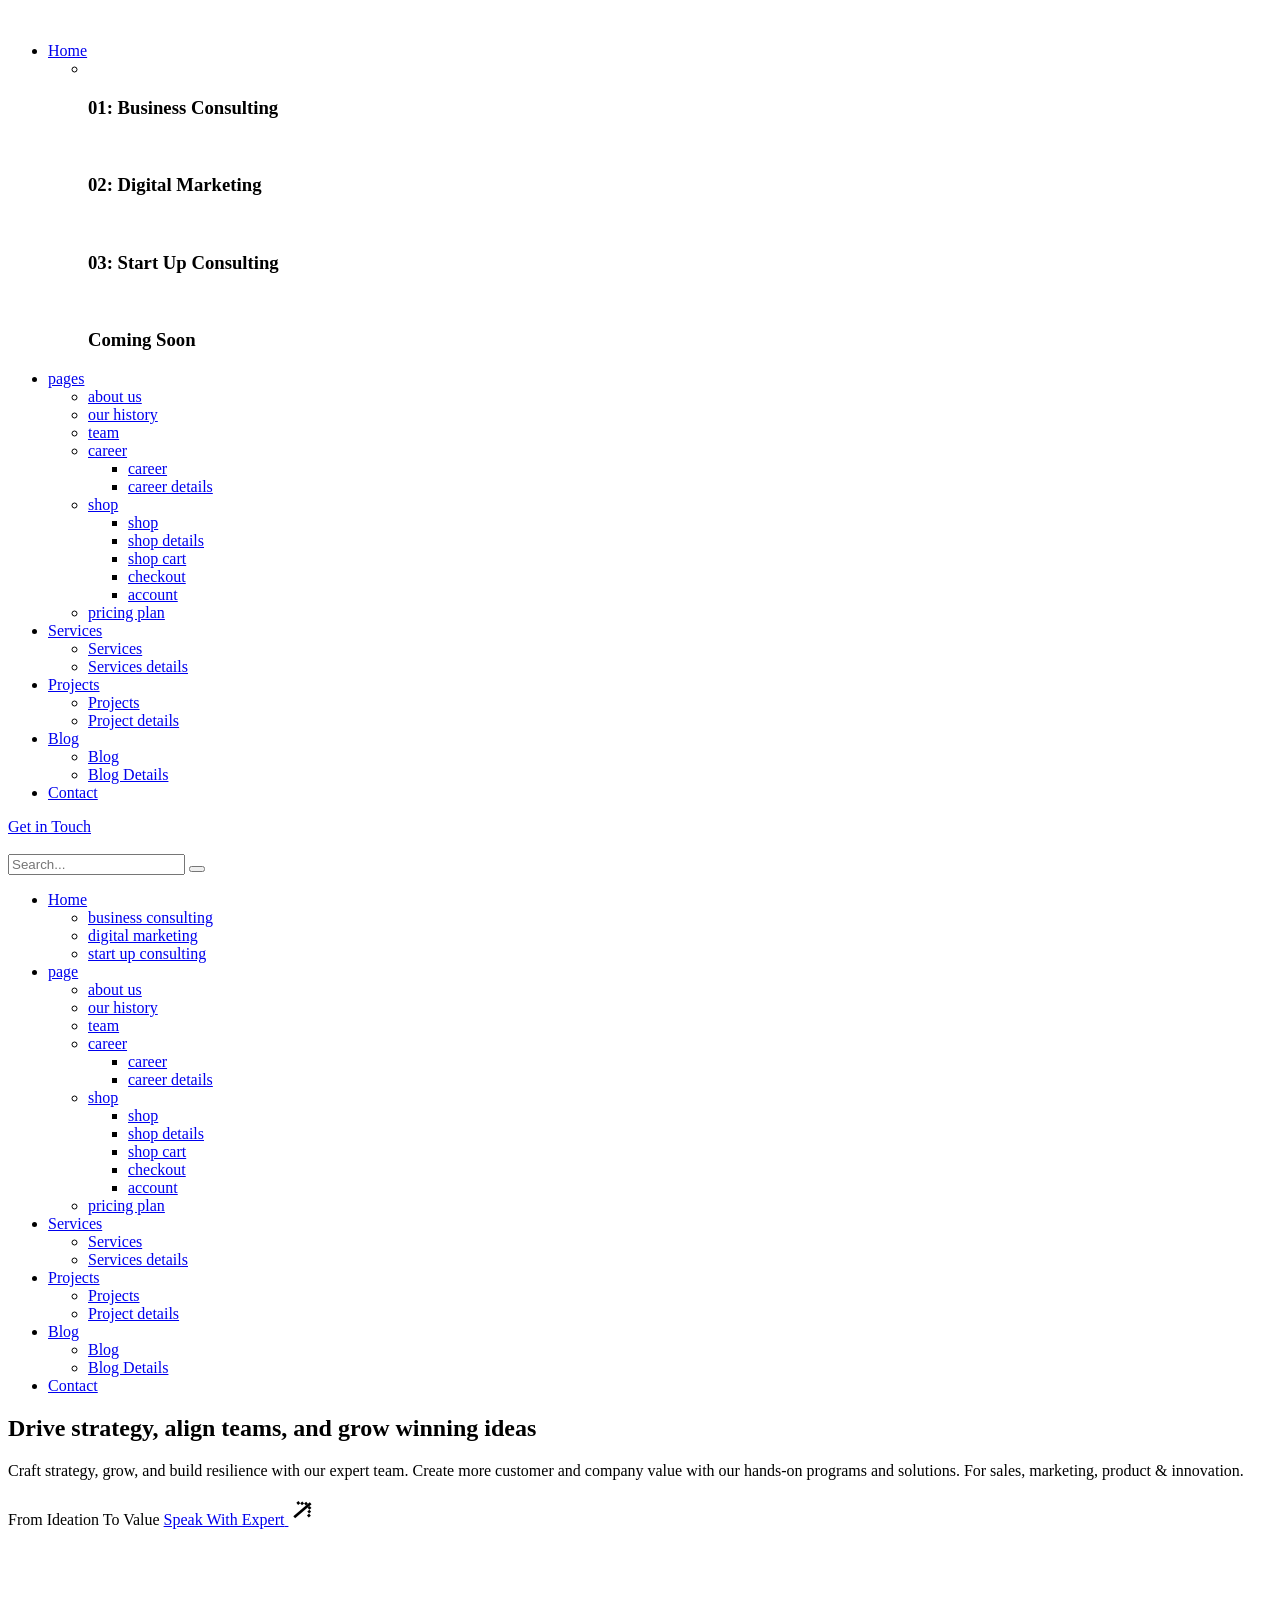
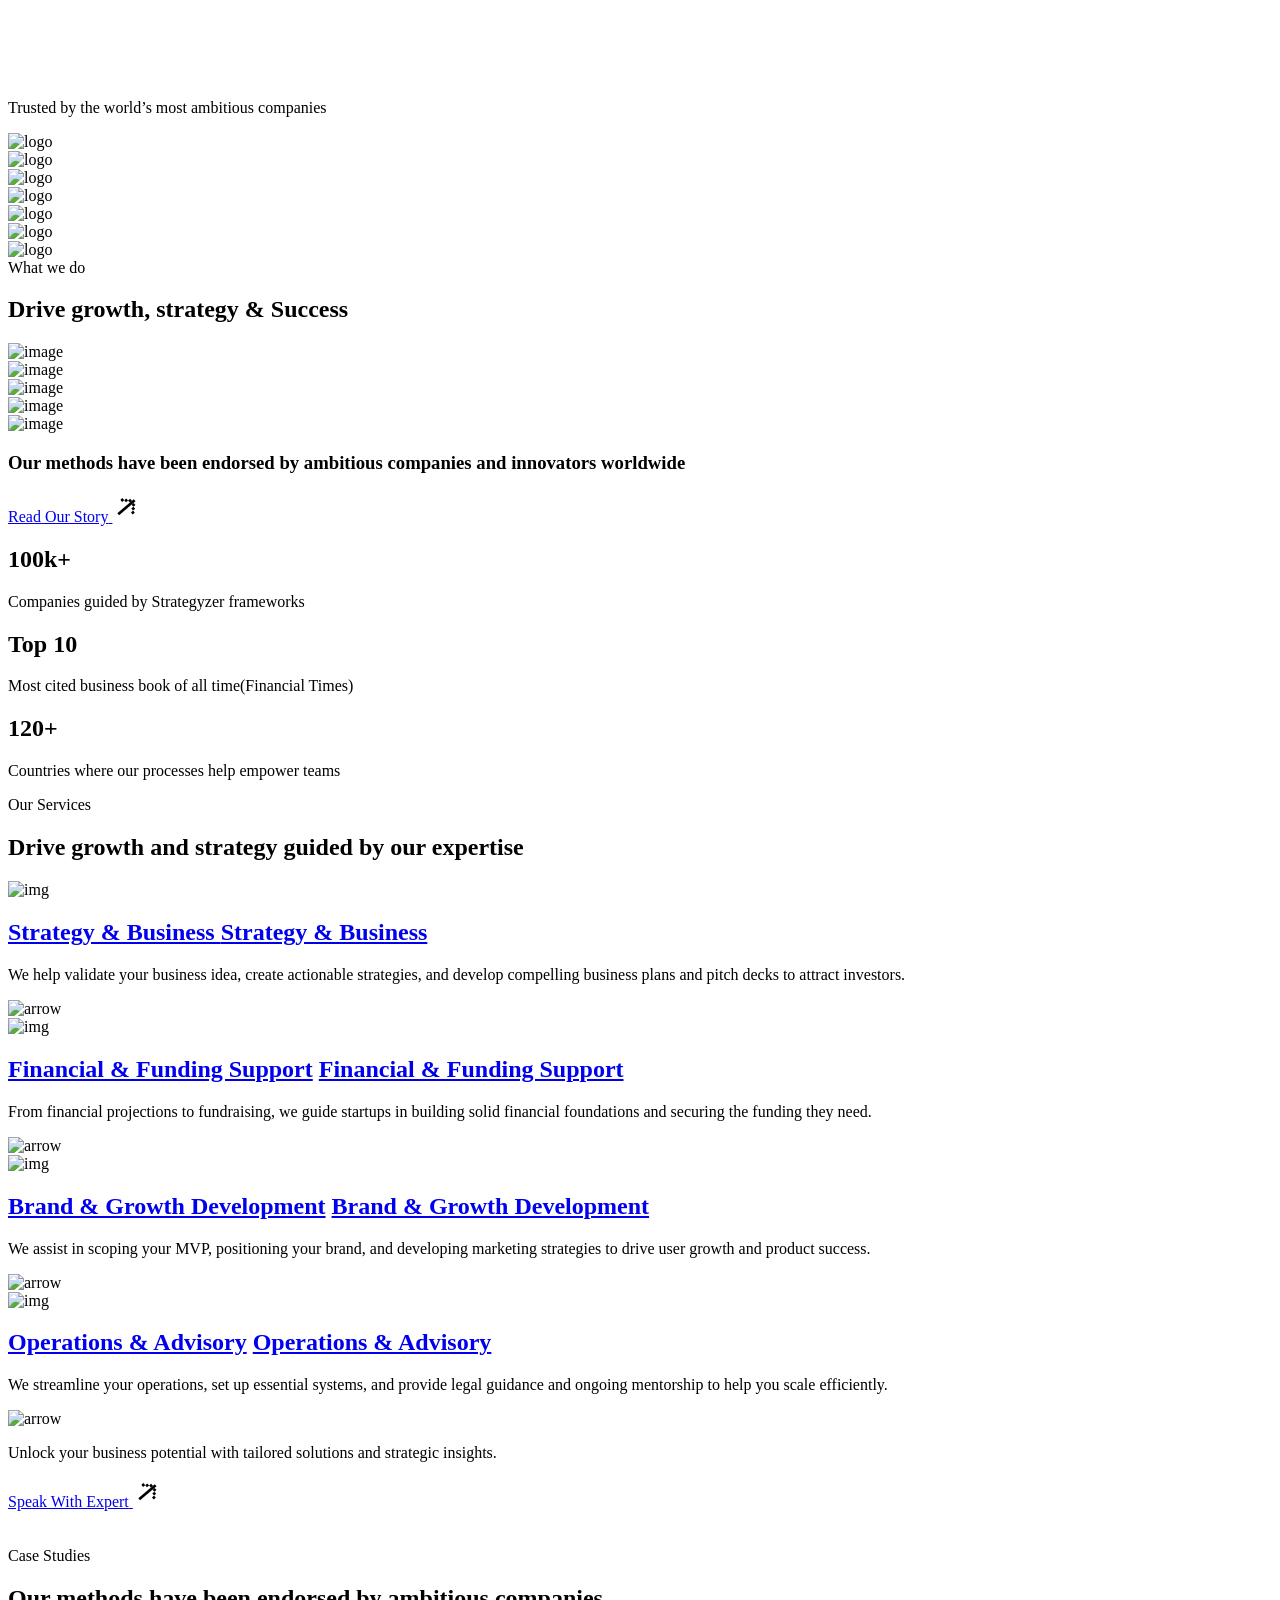
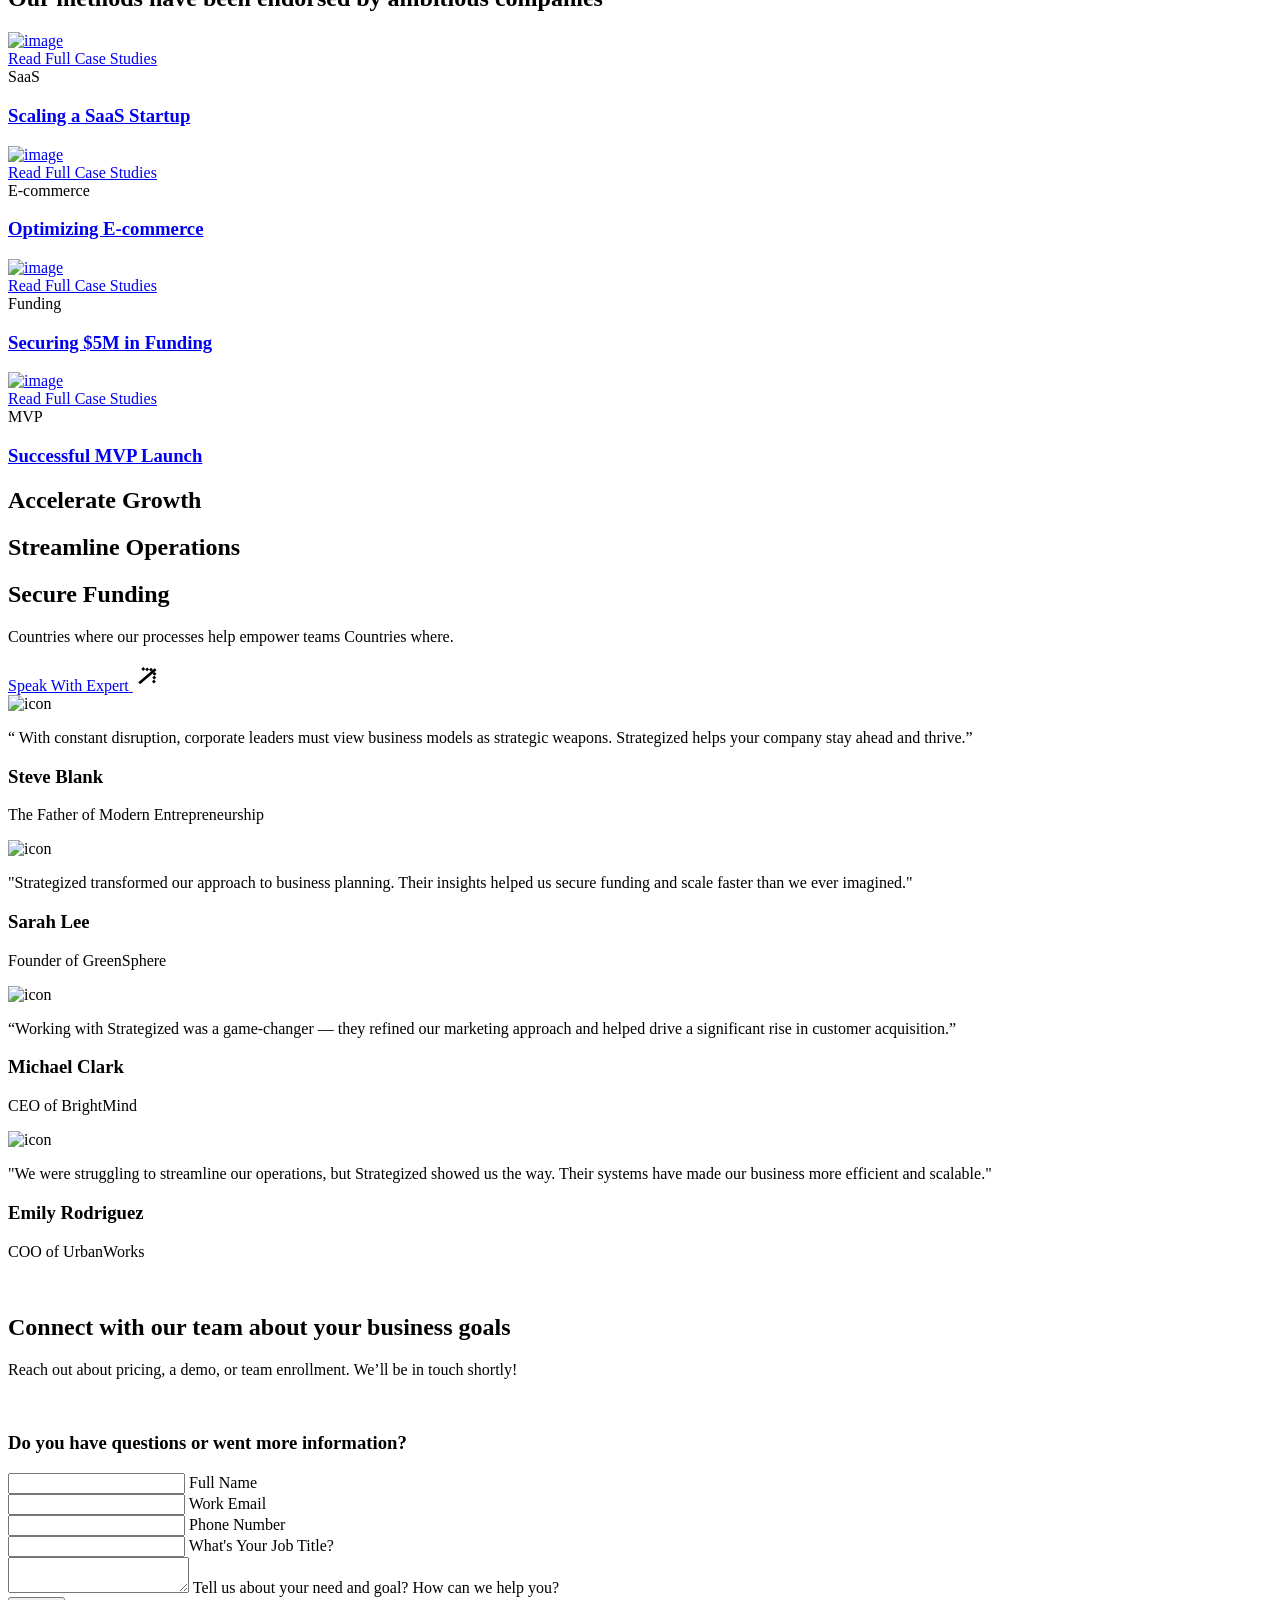
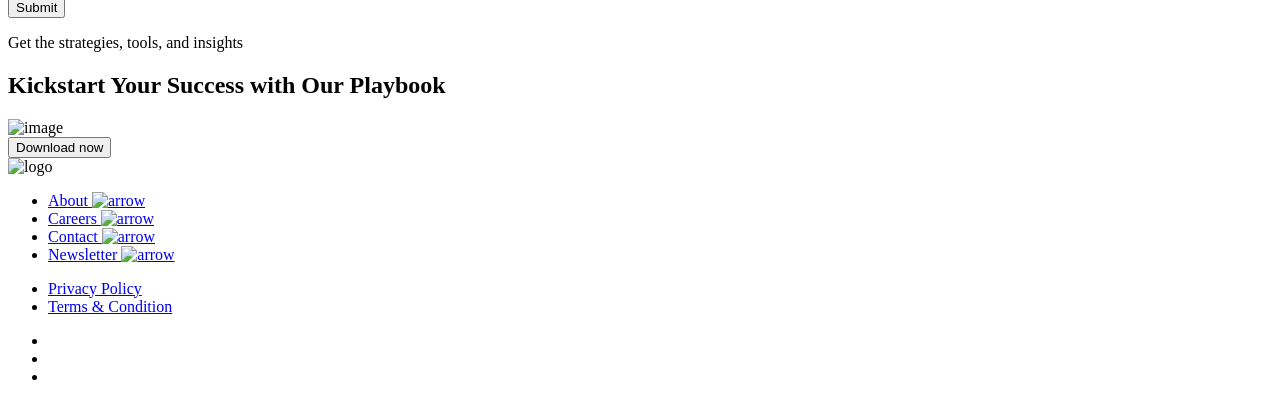
==== index.html @ 57f76ec4 "Rename home-3.html to index.html" ====
<!doctype html>
<html lang="zxx">

<head>

    <!--========= Required meta tags =========-->
    <meta charset="utf-8">
    <meta http-equiv="x-ua-compatible" content="ie=edge">
    <meta name="description" content="">
    <meta name="viewport" content="width=device-width, initial-scale=1, shrink-to-fit=no">

    <title>Bizox - Business Agency HTML Template</title>

    <link rel="shortcut icon" href="assets/img/favicon.svg" type="images/x-icon">

    <!-- css include -->
    <link rel="stylesheet" href="assets/css/bootstrap.min.css">
    <link rel="stylesheet" href="assets/css/fontawesome.css">
    <link rel="stylesheet" href="assets/css/animate.css">
    <link rel="stylesheet" href="assets/css/swiper.min.css">
    <link rel="stylesheet" href="assets/css/odometer.css">
    <link rel="stylesheet" href="assets/css/nice-select.css">
    <link rel="stylesheet" href="assets/css/custom-fonts.css">
    <link rel="stylesheet" href="assets/css/magnific-popup.css">
    <link rel="stylesheet" href="assets/css/jquery-ui.css">
    <link rel="stylesheet" href="assets/css/main.css">
</head>

<body class="start_Up_consulting">

<!-- backtotop-start -->
<div class="xb-backtotop style-two">
    <a href="#" class="scroll">
        <i class="far fa-arrow-up"></i>
    </a>
</div>
<!-- backtotop-end -->

<!-- Preloader - Start -->
<div id="preloader" class="xb-loader">
        <div class="xb-loader-inner">
            <div class="loading-wave">
                <div class="loading-bar"></div>
                <div class="loading-bar"></div>
                <div class="loading-bar"></div>
                <div class="loading-bar"></div>
            </div>
        </div>
    </div>
  <!-- Preloader - End -->

<div class="body_wrap o-clip">

    <!-- header start -->
    <header id="xb-header-area" class="header-area header-style--three header-transparent is-sticky"> 
        <div class="xb-header stricky">
            <div class="container mxw-1558">
                <div class="header__wrap ul_li_between"> 
                    <div class="xb-header-logo">
                        <a href="index.html" class="logo"><img src="assets/img/logo/logo-three.svg" alt=""></a>
                    </div>
                    <div class="main-menu__wrap  navbar navbar-expand-lg p-0">
                        <nav class="main-menu collapse navbar-collapse">
                            <ul>
                                <li class="menu-item-has-children has-mega-menu"><a href="index.html"><span>Home</span></a>
                                    <ul class="submenu mega-menu">
                                        <li>
                                            <div class="mega-menu-content">
                                                <div class="row">
                                                    <div class="col col-md-3">
                                                        <div class="demo-pic">
                                                            <a href="index.html">
                                                                <img src="assets/img/demo/demo-1.png" alt="">
                                                            </a>
                                                        </div>
                                                        <h3>01: Business Consulting</h3>
                                                    </div>
                                                    <div class="col col-md-3">
                                                        <div class="demo-pic">
                                                            <a href="home-2.html">
                                                                <img src="assets/img/demo/demo-2.png" alt="">
                                                            </a>
                                                        </div>
                                                        <h3>02: Digital Marketing</h3>
                                                    </div>
                                                    <div class="col col-md-3">
                                                        <div class="demo-pic">
                                                            <a href="home-3.html">
                                                                <img src="assets/img/demo/demo-3.png" alt="">
                                                            </a>
                                                        </div>
                                                        <h3>03: Start Up Consulting</h3>
                                                    </div>
                                                    <div class="col col-md-3">
                                                        <div class="demo-pic coming-soon">
                                                            <img src="assets/img/demo/coming-soon.png" alt="">
                                                        </div>
                                                        <h3>Coming Soon</h3>
                                                    </div>
                                                </div>
                                            </div>
                                        </li>
                                    </ul>
                                </li>
                                <li class="menu-item-has-children">
                                    <a href="#!"><span>pages</span></a>
                                    <ul class="submenu">
                                        <li><a href="about.html"><span>about us</span></a></li>
                                        <li><a href="history.html"><span>our history</span></a></li>
                                        <li><a href="team.html"><span>team</span></a></li>
                                        <li class="menu-item-has-children">
                                            <a href="career.html"><span>career</span></a>
                                            <ul class="submenu">
                                                <li><a href="career.html"><span>career</span></a></li>
                                                <li><a href="career-details.html"><span>career details</span></a></li>
                                            </ul>
                                        </li>
                                        <li class="menu-item-has-children">
                                            <a href="shop.html"><span>shop</span></a>
                                            <ul class="submenu">
                                                <li><a href="shop.html"><span>shop</span></a></li>
                                                <li><a href="shop-details.html"><span>shop details</span></a></li>
                                                <li><a href="cart.html"><span>shop cart</span></a></li>
                                                <li><a href="checkout.html"><span>checkout</span></a></li>
                                                <li><a href="account.html"><span>account</span></a></li>
                                            </ul>
                                        </li>
                                        <li><a href="pricing.html"><span>pricing plan</span></a></li>
                                    </ul>
                                </li>
                                <li class="menu-item-has-children">
                                    <a href="service.html"><span>Services</span></a>
                                    <ul class="submenu">
                                        <li><a href="service.html"><span>Services</span></a></li>
                                        <li><a href="service-details.html"><span>Services details</span></a></li>
                                    </ul>
                                </li>
                                <li class="menu-item-has-children">
                                    <a href="project.html"><span>Projects</span></a>
                                    <ul class="submenu">
                                        <li><a href="project.html"><span>Projects</span></a></li>
                                        <li><a href="project-details.html"><span>Project details</span></a></li>
                                    </ul>
                                </li>
                                <li class="menu-item-has-children">
                                    <a href="blog.html"><span>Blog</span></a>
                                    <ul class="submenu">
                                        <li><a href="blog.html"><span>Blog</span></a></li>
                                        <li><a href="blog-details.html"><span>Blog Details</span></a></li>
                                    </ul>
                                </li>
                                <li><a href="contact.html"><span data-text="Contact">Contact</span></a></li>
                            </ul>
                        </nav>
                    </div>
                    <div class="cg-header-btn">
                        <a class="xb-btn" href="contact.html">Get in Touch</a>
                    </div>
                    
                    <div class="header-bar-mobile side-menu d-lg-none">
                        <a class="xb-nav-mobile" href="javascript:void(0);">
                            <i class="far fa-bars"></i>
                        </a>
                    </div>
                </div>
                <div class="xb-header-wrap">
                    <div class="xb-header-menu">
                        <div class="xb-header-menu-scroll">
                            <div class="xb-menu-close xb-hide-xl xb-close"></div>
                            <div class="xb-logo-mobile xb-hide-xl">
                            <a href="index.html" rel="home"><img src="assets/img/logo/logo-three.svg" alt=""></a></div>
                            <div class="xb-header-mobile-search xb-hide-xl">
                                <form role="search" action="#">
                                    <input type="text" placeholder="Search..." name="s" class="search-field">
                                    <button class="search-submit" type="submit"><i class="far fa-search"></i></button>
                                </form>
                            </div>
                            <nav class="xb-header-nav">
                                <ul class="xb-menu-primary clearfix">
                                    <li class="menu-item menu-item-has-children">
                                        <a href="#"><span>Home</span></a>
                                        <ul class="sub-menu">
                                            <li><a href="index.html"><span>business consulting</span></a></li>
                                            <li><a href="digital-marketing.html"><span>digital marketing</span></a></li>
                                            <li><a href="consulting.html"><span>start up consulting</span></a></li>
                                        </ul>
                                    </li>
                                    <li class="menu-item menu-item-has-children">
                                        <a href="#!"><span>page</span></a>
                                        <ul class="sub-menu">
                                            <li><a href="about.html"><span>about us</span></a></li>
                                            <li><a href="history.html"><span>our history</span></a></li>
                                            <li><a href="team.html"><span>team</span></a></li>
                                            <li class="menu-item menu-item-has-children">
                                                <a href="career.html"><span>career</span></a>
                                                <ul class="sub-menu">
                                                    <li><a href="career.html"><span>career</span></a></li>
                                                    <li><a href="career-details.html"><span>career details</span></a></li>
                                                </ul>
                                            </li>
                                            <li class="menu-item menu-item-has-children">
                                                <a href="shop.html"><span>shop</span></a>
                                                <ul class="sub-menu">
                                                    <li><a href="shop.html"><span>shop</span></a></li>
                                                    <li><a href="shop-details.html"><span>shop details</span></a></li>
                                                    <li><a href="cart.html"><span>shop cart</span></a></li>
                                                    <li><a href="checkout.html"><span>checkout</span></a></li>
                                                    <li><a href="account.html"><span>account</span></a></li>
                                                </ul>
                                            </li>
                                            <li><a href="pricing.html"><span>pricing plan</span></a></li>
                                        </ul>
                                    </li>
                                    <li class="menu-item menu-item-has-children">
                                        <a href="service.html"><span>Services</span></a>
                                        <ul class="sub-menu">
                                            <li><a href="service.html"><span>Services</span></a></li>
                                            <li><a href="service-details.html"><span>Services details</span></a></li>
                                        </ul>
                                    </li>
                                    <li class="menu-item menu-item-has-children">
                                        <a href="project.html"><span>Projects</span></a>
                                        <ul class="sub-menu">
                                            <li><a href="project.html"><span>Projects</span></a></li>
                                            <li><a href="project-details.html"><span>Project details</span></a></li>
                                        </ul>
                                    </li>
                                    <li class="menu-item menu-item-has-children">
                                        <a href="blog.html"><span>Blog</span></a>
                                        <ul class="sub-menu">
                                            <li><a href="blog.html"><span>Blog</span></a></li>
                                            <li><a href="blog-details.html"><span>Blog Details</span></a></li>
                                        </ul>
                                    </li>
                                    <li><a href="contact.html"><span>Contact</span></a></li>
                                </ul>
                            </nav>
                        </div>
                    </div>
                    <div class="xb-header-menu-backdrop"></div>
                </div>
            </div>
        </div>
    </header>
    <!-- header end -->

    <div class="body-overlay"></div>
        
    <!-- main area start -->
    <main>
        <!-- hero start -->
        <section class="hero hero-style-three pos-rel bg_img" data-background="assets/img/bg/hero_bg02.jpg">
            <div class="container mxw-1558">
                <div class="row align-items-end">
                    <div class="col-xl-6 cl-lg-12">
                        <div class="cg-hero_content">
                            <div class="sec-title--three">
                                <h2 class="title mb-15 wow fadeInUp" data-wow-delay="0ms" data-wow-duration="600ms">Drive strategy, align teams, and <span>grow winning ideas</span></h2>
                                <p class="content wow fadeInUp" data-wow-delay="150ms" data-wow-duration="600ms">Craft strategy, grow, and build resilience with our expert team. Create  more customer and company value with our hands-on programs and  solutions. For sales, marketing, product & innovation.</p>
                            </div>
                        </div>
                    </div>
                    <div class="col-xl-6 cl-lg-12">
                        <div class="cg-hero-btn wow fadeInRight" data-wow-delay="300ms" data-wow-duration="600ms">
                            <span>From Ideation To Value </span>
                            <a class="thm-btn consulting-btn" href="contact.html">
                                <span class="btn_label" data-text="Speak With Expert">Speak With Expert</span>
                                <span class="xb-arrow">
                                    <svg width="29" height="29" viewBox="0 0 29 29" fill="none" xmlns="http://www.w3.org/2000/svg">
                                    <rect x="5.30933" y="20.2019" width="21.557" height="2.73739" transform="rotate(-40.2798 5.30933 20.2019)" fill="black" />
                                    <rect x="8.35352" y="6.85798" width="2.73739" height="2.73739" transform="rotate(-40.2798 8.35352 6.85798)" fill="black" />
                                    <rect x="12.2114" y="7.17609" width="2.73739" height="2.73739" transform="rotate(-40.2798 12.2114 7.17609)" fill="black" />
                                    <rect x="16.0696" y="7.49451" width="2.73739" height="2.73739" transform="rotate(-40.2798 16.0696 7.49451)" fill="black" />
                                    <rect x="19.6093" y="11.671" width="2.73739" height="2.73739" transform="rotate(-40.2798 19.6093 11.671)" fill="black" />
                                    <rect x="19.2911" y="15.5297" width="2.73739" height="2.73739" transform="rotate(-40.2798 19.2911 15.5297)" fill="black" />
                                    <rect x="18.9723" y="19.3876" width="2.73739" height="2.73739" transform="rotate(-40.2798 18.9723 19.3876)" fill="black" />
                                    </svg>
                                </span>
                            </a>
                        </div>
                    </div>
                </div>
                <div class="cg-hero-video xb-video">
                    <div class="video-inner">
                        <video loop muted playsinline autoplay poster="assets/img/about/gradient_bg.jpg">
                            <source src="https://www.pexels.com/download/video/3163534/">
                        </video>
                    </div>
                </div>
            </div>
        </section>
        <!-- hero end -->

        <!-- brand start -->
        <section class="brand pt-95">
            <div class="container mxw-1558">
                <p class="cg-brand-title">Trusted by the world’s most ambitious companies</p>
            </div>
            <div class="cg-brand-wrap marquee-left">
                <div class="cg-brand-inner">
                    <div class="cg-brand-item">
                        <img src="assets/img/brand/logo09.png" alt="logo">
                    </div>
                    <div class="cg-brand-item">
                        <img src="assets/img/brand/logo10.png" alt="logo">
                    </div>
                    <div class="cg-brand-item">
                        <img src="assets/img/brand/logo11.png" alt="logo">
                    </div>
                    <div class="cg-brand-item">
                        <img src="assets/img/brand/logo12.png" alt="logo">
                    </div>
                    <div class="cg-brand-item">
                        <img src="assets/img/brand/logo13.png" alt="logo">
                    </div>
                    <div class="cg-brand-item">
                        <img src="assets/img/brand/logo14.png" alt="logo">
                    </div>
                    <div class="cg-brand-item">
                        <img src="assets/img/brand/logo15.png" alt="logo">
                    </div>
                </div>
            </div>
        </section>
        <!-- brand end -->

        <div class="adjust_section o-clip pb-175 pb-xs">

            <!-- about start -->
            <section class="about pos-rel pt-140 pt-xs">
                <div class="container mxw-1558">
                    <div class="row">
                        <div class="col-xl-7 col-lg-9">
                            <div class="cg-about-top">
                                <div class="sec-title--three mb-130">
                                    <span class="sub_title">What we do</span>
                                    <h2 class="title">Drive <span>growth,</span> strategy & Success</h2>
                                </div>
                            </div>
                        </div>
                    </div>
                    <div class="cg-about-wrap">
                        <div class="cg-about-img">
                            <div class="wow fadeInRight" data-wow-delay="0ms" data-wow-duration="500ms">
                                <img src="assets/img/about/img01.png" alt="image">
                            </div>
                        </div>
                        <div class="cg-about-img">
                            <div class="wow fadeInRight" data-wow-delay="100ms" data-wow-duration="500ms">
                                <img src="assets/img/about/img02.png" alt="image">
                            </div>
                        </div>
                        <div class="cg-about-img">
                            <div class="wow fadeInRight" data-wow-delay="200ms" data-wow-duration="500ms">
                                <img src="assets/img/about/img03.png" alt="image">
                            </div>
                        </div>
                        <div class="cg-about-img">
                            <div class="wow fadeInRight" data-wow-delay="300ms" data-wow-duration="500ms">
                                <img src="assets/img/about/img04.png" alt="image">
                            </div>
                        </div>
                    </div>
                </div>
                <div class="cg-about-shape">
                    <img src="assets/img/shape/star_shape.png" alt="image">
                </div>
            </section>
            <!-- about end -->
    
            <!-- funfact start -->
            <section class="funfact pt-145 pt-xs">
                <div class="container mxw-1558">
                    <div class="cg-funfact-wrap">
                        <div class="cg-funfact-top ul_li_between mb-90">
                            <h3 class="cg-funfact-title xb-text-reveal">Our methods have been endorsed by ambitious companies and innovators worldwide</h3>
                            <div class="cg-funfact-btn">
                                <a class="thm-btn consulting-btn" href="history.html">
                                    <span class="btn_label" data-text="Read Our Story">Read Our Story</span>
                                    <span class="xb-arrow">
                                        <svg width="29" height="29" viewBox="0 0 29 29" fill="none" xmlns="http://www.w3.org/2000/svg">
                                        <rect x="5.30933" y="20.2019" width="21.557" height="2.73739" transform="rotate(-40.2798 5.30933 20.2019)" fill="black" />
                                        <rect x="8.35352" y="6.85798" width="2.73739" height="2.73739" transform="rotate(-40.2798 8.35352 6.85798)" fill="black" />
                                        <rect x="12.2114" y="7.17609" width="2.73739" height="2.73739" transform="rotate(-40.2798 12.2114 7.17609)" fill="black" />
                                        <rect x="16.0696" y="7.49451" width="2.73739" height="2.73739" transform="rotate(-40.2798 16.0696 7.49451)" fill="black" />
                                        <rect x="19.6093" y="11.671" width="2.73739" height="2.73739" transform="rotate(-40.2798 19.6093 11.671)" fill="black" />
                                        <rect x="19.2911" y="15.5297" width="2.73739" height="2.73739" transform="rotate(-40.2798 19.2911 15.5297)" fill="black" />
                                        <rect x="18.9723" y="19.3876" width="2.73739" height="2.73739" transform="rotate(-40.2798 18.9723 19.3876)" fill="black" />
                                        </svg>
                                    </span>
                                </a>
                            </div>
                        </div>
                        <div class="row justify-content-end">
                            <div class="col-xl-8 col-lg-12">
                                <div class="cg-funfact-inner ul_li_between">
                                    <div class="cg-funfact-item">
                                        <h2 class="xb-number">100k+</h2>
                                        <p class="xb-content">Companies guided by Strategyzer frameworks</p>
                                    </div>
                                    <div class="cg-funfact-item">
                                        <h2 class="xb-number">Top 10</h2>
                                        <p class="xb-content">Most cited business book of all time(Financial Times)</p>
                                    </div>
                                    <div class="cg-funfact-item">
                                        <h2 class="xb-number xb-odm">120+</h2>
                                        <p class="xb-content">Countries where our processes help empower teams</p>
                                    </div>
                                </div>
                            </div>
                        </div>
                    </div>
                </div>
            </section>
            <!-- funfact end -->
    
            <!-- service start -->
            <section class="service pt-180 pt-xs">
                <div class="container mxw-1558">
                    <div class="row">
                        <div class="col-lg-9">
                            <div class="sec-title--three mb-90 mb-xs">
                                <span class="sub_title">Our Services</span>
                                <h2 class="title xb-text-reveal mb-15">Drive growth and strategy guided by our expertise</h2>
                            </div>
                        </div>
                    </div>
                    <div class="row justify-content-end">
                        <div class="col-xl-10 col-lg-12">
                            <div class="cg-service-wrap">
                                <div class="cg-service-item xb-mouseenter wow fadeInRight" data-wow-delay="0ms" data-wow-duration="500ms">
                                    <div class="xb-item--icon">
                                        <img src="assets/img/icon/ser_icon01.svg" alt="img">
                                    </div>
                                    <h2 class="xb-item--title">
                                        <a href="service-details.html">Strategy & Business </a>
                                        <a href="service-details.html">Strategy & Business </a>
                                    </h2>
                                    <p class="xb-item--content">
                                        We help validate your business idea, create actionable strategies, and develop compelling business plans and pitch decks to attract investors.
                                    </p>
                                    <span class="xb-item--arrow"><img src="assets/img/icon/rotate-arrow.svg" alt="arrow"></span>
                                    <a class="xb-overlay" href="service-details.html"></a>
                                </div>
                                <div class="cg-service-item xb-mouseenter active wow fadeInRight" data-wow-delay="100ms" data-wow-duration="500ms">
                                    <div class="xb-item--icon">
                                        <img src="assets/img/icon/ser_icon02.svg" alt="img">
                                    </div>
                                    <h2 class="xb-item--title">
                                        <a href="service-details.html">Financial & Funding Support</a>
                                        <a href="service-details.html">Financial & Funding Support</a>
                                    </h2>
                                    <p class="xb-item--content">
                                        From financial projections to fundraising, we guide startups in building solid financial foundations and securing the funding they need.
                                    </p>
                                    <span class="xb-item--arrow"><img src="assets/img/icon/rotate-arrow.svg" alt="arrow"></span>
                                    <a class="xb-overlay" href="service-details.html"></a>
                                </div>
                                <div class="cg-service-item xb-mouseenter wow fadeInRight" data-wow-delay="200ms" data-wow-duration="500ms">
                                    <div class="xb-item--icon">
                                        <img src="assets/img/icon/ser_icon03.svg" alt="img">
                                    </div>
                                    <h2 class="xb-item--title">
                                        <a href="service-details.html">Brand & Growth Development</a>
                                        <a href="service-details.html">Brand & Growth Development</a>
                                    </h2>
                                    <p class="xb-item--content">
                                        We assist in scoping your MVP, positioning your brand, and developing marketing strategies to drive user growth and product success.
                                    </p>
                                    <span class="xb-item--arrow"><img src="assets/img/icon/rotate-arrow.svg" alt="arrow"></span>
                                    <a class="xb-overlay" href="service-details.html"></a>
                                </div>
                                <div class="cg-service-item xb-mouseenter wow fadeInRight" data-wow-delay="300ms" data-wow-duration="500ms">
                                    <div class="xb-item--icon">
                                        <img src="assets/img/icon/ser_icon04.svg" alt="img">
                                    </div>
                                    <h2 class="xb-item--title">
                                        <a href="service-details.html">Operations & Advisory</a>
                                        <a href="service-details.html">Operations & Advisory</a>
                                    </h2>
                                    <p class="xb-item--content">
                                        We streamline your operations, set up essential systems, and provide legal guidance and ongoing mentorship to help you scale efficiently.
                                    </p>
                                    <span class="xb-item--arrow"><img src="assets/img/icon/rotate-arrow.svg" alt="arrow"></span>
                                    <a class="xb-overlay" href="service-details.html"></a>
                                </div>
                            </div>
                            <div class="cg-service-bottom ul_li_between">
                                <p class="xb-content">Unlock your business potential with tailored solutions and strategic insights.</p>
                                <a class="thm-btn consulting-btn" href="contact.html">
                                    <span class="btn_label" data-text="Speak With Expert">Speak With Expert</span>
                                    <span class="xb-arrow">
                                        <svg width="29" height="29" viewBox="0 0 29 29" fill="none" xmlns="http://www.w3.org/2000/svg">
                                        <rect x="5.30933" y="20.2019" width="21.557" height="2.73739" transform="rotate(-40.2798 5.30933 20.2019)" fill="black" />
                                        <rect x="8.35352" y="6.85798" width="2.73739" height="2.73739" transform="rotate(-40.2798 8.35352 6.85798)" fill="black" />
                                        <rect x="12.2114" y="7.17609" width="2.73739" height="2.73739" transform="rotate(-40.2798 12.2114 7.17609)" fill="black" />
                                        <rect x="16.0696" y="7.49451" width="2.73739" height="2.73739" transform="rotate(-40.2798 16.0696 7.49451)" fill="black" />
                                        <rect x="19.6093" y="11.671" width="2.73739" height="2.73739" transform="rotate(-40.2798 19.6093 11.671)" fill="black" />
                                        <rect x="19.2911" y="15.5297" width="2.73739" height="2.73739" transform="rotate(-40.2798 19.2911 15.5297)" fill="black" />
                                        <rect x="18.9723" y="19.3876" width="2.73739" height="2.73739" transform="rotate(-40.2798 18.9723 19.3876)" fill="black" />
                                        </svg>
                                    </span>
                                </a>
                            </div>
                        </div>
                    </div>
                </div>
            </section>
            <!-- service end -->

            <div class="adjust_shape"><img src="assets/img/bg/bg_shape.png" alt=""></div>

        </div>

        <!-- project start -->
        <section class="project-sec pt-195 pb-170 ptb-xs bg_img" data-background="assets/img/bg/project-bg02.jpg">
            <div class="container mxw-1558">
                <div class="cg-project-top ul_li mb-95 mb-xs">
                    <div class="cg-star-img"><img src="assets/img/shape/project_start_shape.svg" alt=""></div>
                    <div class="sec-title--three">
                        <span class="sub_title">Case Studies</span>
                        <h2 class="title xb-text-reveal">Our methods have been endorsed by ambitious companies </h2>
                    </div>
                </div>
                <div class="cg-project-slider swiper-container">
                    <div class="swiper-wrapper">
                        <div class="swiper-slide">
                            <div class="cg-project-item">
                                <div class="xb-item--img pos-rel">
                                    <a href="project-details.html"><img src="assets/img/project/img10.jpg" alt="image"></a>
                                    <div class="xb-item--btn">
                                        <a class="xb-element-parallax" href="project-details.html">Read Full Case Studies</a>
                                    </div>
                                </div>
                                <div class="xb-item--holder text-center">
                                    <span class="xb-item--sub_text">SaaS</span>
                                    <h3 class="xb-item--title"><a href="project-details.html">Scaling a SaaS Startup</a></h3>
                                </div>
                            </div>
                        </div>
                        <div class="swiper-slide">
                            <div class="cg-project-item">
                                <div class="xb-item--img pos-rel">
                                    <a href="project-details.html"><img src="assets/img/project/img11.jpg" alt="image"></a>
                                    <div class="xb-item--btn">
                                        <a class="xb-element-parallax" href="project-details.html">Read Full Case Studies</a>
                                    </div>
                                </div>
                                <div class="xb-item--holder text-center">
                                    <span class="xb-item--sub_text">E-commerce</span>
                                    <h3 class="xb-item--title"><a href="project-details.html">Optimizing E-commerce</a></h3>
                                </div>
                            </div>
                        </div>
                        <div class="swiper-slide">
                            <div class="cg-project-item">
                                <div class="xb-item--img pos-rel">
                                    <a href="project-details.html"><img src="assets/img/project/img12.jpg" alt="image"></a>
                                    <div class="xb-item--btn">
                                        <a class="xb-element-parallax" href="project-details.html">Read Full Case Studies</a>
                                    </div>
                                </div>
                                <div class="xb-item--holder text-center">
                                    <span class="xb-item--sub_text">Funding</span>
                                    <h3 class="xb-item--title"><a href="project-details.html">Securing $5M in Funding</a></h3>
                                </div>
                            </div>
                        </div>
                        <div class="swiper-slide">
                            <div class="cg-project-item">
                                <div class="xb-item--img pos-rel">
                                    <a href="project-details.html"><img src="assets/img/project/img13.jpg" alt="image"></a>
                                    <div class="xb-item--btn">
                                        <a class="xb-element-parallax" href="project-details.html">Read Full Case Studies</a>
                                    </div>
                                </div>
                                <div class="xb-item--holder text-center">
                                    <span class="xb-item--sub_text">MVP</span>
                                    <h3 class="xb-item--title"><a href="project-details.html">Successful MVP Launch</a></h3>
                                </div>
                            </div>
                        </div>
                    </div>
                </div>
                <div class="cg-project-bottom pt-185 pt-xs">
                    <div class="xb-item--title">
                        <h2 class="title title--1">Accelerate Growth</h2>
                        <div class="xb-item--mid_title">
                            <h2 class="title title--2 text-end">Streamline Operations</h2>
                        </div>
                        <div class="ul_li_between">
                            <h2 class="title title--3">Secure Funding</h2>
                            <p class="xb-item--content">Countries where our processes help empower teams Countries where.</p>
                        </div>
                    </div>
                    <div class="xb-item--btn text-end mt-20">
                        <a class="thm-btn consulting-btn" href="contact.html">
                            <span class="btn_label" data-text="Speak With Expert">Speak With Expert</span>
                            <span class="xb-arrow">
                                <svg width="29" height="29" viewBox="0 0 29 29" fill="none" xmlns="http://www.w3.org/2000/svg">
                                <rect x="5.30933" y="20.2019" width="21.557" height="2.73739" transform="rotate(-40.2798 5.30933 20.2019)" fill="black" />
                                <rect x="8.35352" y="6.85798" width="2.73739" height="2.73739" transform="rotate(-40.2798 8.35352 6.85798)" fill="black" />
                                <rect x="12.2114" y="7.17609" width="2.73739" height="2.73739" transform="rotate(-40.2798 12.2114 7.17609)" fill="black" />
                                <rect x="16.0696" y="7.49451" width="2.73739" height="2.73739" transform="rotate(-40.2798 16.0696 7.49451)" fill="black" />
                                <rect x="19.6093" y="11.671" width="2.73739" height="2.73739" transform="rotate(-40.2798 19.6093 11.671)" fill="black" />
                                <rect x="19.2911" y="15.5297" width="2.73739" height="2.73739" transform="rotate(-40.2798 19.2911 15.5297)" fill="black" />
                                <rect x="18.9723" y="19.3876" width="2.73739" height="2.73739" transform="rotate(-40.2798 18.9723 19.3876)" fill="black" />
                                </svg>
                            </span>
                        </a>
                    </div>
                </div>
            </div>
        </section>
        <!-- project end -->

        <!-- testimonial strt -->
        <section class="testimonial pt-150 pb-200 ptb-xs" data-bg-color="#081539">
            <div class="container mxw-1558">
                <div class="cg-testimonial-slider swiper-container">
                    <div class="swiper-wrapper">
                        <div class="swiper-slide">
                            <div class="cs-testimonial-item">
                                <div class="xb-item--quote">
                                    <img src="assets/img/icon/quote_icon.svg" alt="icon">
                                </div>
                                <p class="xb-item--content">
                                    <span>“ With constant disruption,</span> corporate leaders must view business <span>models as strategic weapons.</span> Strategized helps your company stay ahead and thrive.”
                                </p>
                                <div class="xb-item--author">
                                    <h3 class="xb-item--name">Steve Blank</h3>
                                    <p class="xb-item--desig">The Father of Modern Entrepreneurship</p>
                                </div>
                            </div>
                        </div>
                        <div class="swiper-slide">
                            <div class="cs-testimonial-item">
                                <div class="xb-item--quote">
                                    <img src="assets/img/icon/quote_icon.svg" alt="icon">
                                </div>
                                <p class="xb-item--content">
                                    <span>"Strategized transformed our approach </span> to business planning. <span>Their insights helped us secure funding</span> and scale faster than we ever imagined."
                                </p>
                                <div class="xb-item--author">
                                    <h3 class="xb-item--name">Sarah Lee</h3>
                                    <p class="xb-item--desig">Founder of GreenSphere</p>
                                </div>
                            </div>
                        </div>
                        <div class="swiper-slide">
                            <div class="cs-testimonial-item">
                                <div class="xb-item--quote">
                                    <img src="assets/img/icon/quote_icon.svg" alt="icon">
                                </div>
                                <p class="xb-item--content"> 
                                    <span>“Working with Strategized was a game-changer</span>  — they refined our marketing approach and <span>helped drive a significant rise</span> in customer acquisition.”
                                </p>
                                <div class="xb-item--author">
                                    <h3 class="xb-item--name">Michael Clark</h3>
                                    <p class="xb-item--desig">CEO of BrightMind</p>
                                </div>
                            </div>
                        </div>
                        <div class="swiper-slide">
                            <div class="cs-testimonial-item">
                                <div class="xb-item--quote">
                                    <img src="assets/img/icon/quote_icon.svg" alt="icon">
                                </div>
                                <p class="xb-item--content">
                                    <span>"We were struggling to streamline</span> our operations, but Strategized showed us the way. <span>Their systems have made our business</span> more efficient and scalable."
                                </p>
                                <div class="xb-item--author">
                                    <h3 class="xb-item--name">Emily Rodriguez</h3>
                                    <p class="xb-item--desig">COO of UrbanWorks</p>
                                </div>
                            </div>
                        </div>
                    </div>
                    <div class="swiper-pagination"></div>
                </div>
            </div>
        </section>
        <!-- testimonial end -->

        <!-- contact start -->
        <section class="contact-section pos-rel pt-190 pb-225 ptb-xs bg_img" data-background="assets/img/bg/contact_bg.png">
            <div class="container mxw-1558">
                <div class="cg-contact-wrapper">
                    <div class="row mt-none-50 align-items-center">
                        <div class="col-xl-6 col-lg-12 mt-50">
                            <div class="cg-contact-left pos-rel">
                                <div class="cg-contact-img mb-75 wow fadeInLeft" data-wow-delay="0ms" data-wow-duration="600ms"><img src="assets/img/contact/img.png" alt=""></div>
                                <div class="sec-title--three mb-75">
                                    <h2 class="title xb-text-reveal">Connect with our team about your business goals</h2>
                                </div>
                                <p class="cg-contact-content">Reach out about pricing, a demo, or team enrollment. We’ll be in touch shortly!</p>
                                <div class="cg-contact-shape zoominup">
                                    <img src="assets/img/contact/vector02.png" alt="">
                                </div>
                            </div>
                        </div>
                        <div class="col-xl-6 col-lg-12 mt-50">
                            <div class="xb-contact-form cg-contact-form wow fadeInRight" data-wow-delay="0ms" data-wow-duration="600ms">
                                <div class="form-heading text-center mb-40">
                                    <h3 class="title">Do you have questions or went more information? </h3>
                                </div>
                                <form action="#!" class="xb-contact-input-form">
                                    <div class="row mt-none-20">
                                        <div class="col-lg-6 col-md-6 mt-20">
                                            <div class="xb-input-field">
                                                <input id="author-name" type="text" required>
                                                <label for="author-name">Full Name</label>
                                            </div>
                                        </div>
                                        <div class="col-lg-6 col-md-6 mt-20">
                                            <div class="xb-input-field">
                                                <input id="author-email" type="email" required>
                                                <label for="author-email">Work Email</label>
                                            </div>
                                        </div>
                                        <div class="col-lg-6 col-md-6 mt-20">
                                            <div class="xb-input-field">
                                                <input id="author-phone" type="text" required>
                                                <label for="author-phone">Phone Number</label>
                                            </div>
                                        </div>
                                        <div class="col-lg-6 col-md-6 mt-20">
                                            <div class="xb-input-field">
                                                <input id="job-title" type="text" required>
                                                <label for="job-title">What's Your Job Title?</label>
                                            </div>  
                                        </div>
                                        <div class="col-lg-12 col-md-12 mt-20">
                                            <div class="xb-input-field xb-massage-field">
                                                <textarea id="massage" required></textarea>
                                                <label for="massage">Tell us about your need and goal? How can we help you?</label>
                                            </div>
                                        </div>
                                    </div>
                                    <div class="cg-form-submit-btn mt-25">
                                        <button type="submit" class="thm-btn form-btn">Submit</button>
                                    </div>
                                </form>
                            </div>
                        </div>
                    </div>
                </div>
            </div>
        </section>
        <!-- contact end -->

    </main>
    <!-- main area end -->

    <!-- footer strt -->
    <footer class="footer">
        <div class="container-fluid p-0">
            <div class="row g-10 mt-none-10">
                <div class="col-lg-6 mt-10">
                    <div class="cg-playbook cg-footer-bg">
                        <p class="content mb-40">Get the strategies, tools, and insights</p>
                        <div class="sec-title--three mb-90">
                            <h2 class="title xb-text-reveal">Kickstart Your Success with Our Playbook</h2>
                        </div>
                        <div class="cg-book text-center">
                            <img src="assets/img/footer/book.png" alt="image">
                        </div>
                        <div class="cg-footer-btn mt-85">
                            <button class="thm-btn consulting-btn" type="button">
                                <span class="btn_label" data-text="Download now">Download now</span>
                            </button>
                        </div>
                    </div>
                </div>
                <div class="col-lg-6 mt-10">
                    <div class="cg-main-contact cg-footer-bg">
                        <div class="cg-footer-logo"><img src="assets/img/logo/logo-footer.svg" alt="logo"></div>
                        <ul class="cg-footer-nav list-unstyled">
                            <li><a href="about.html">
                                About
                                <img src="assets/img/icon/footer-nav-arrow.svg" alt="arrow">
                            </a></li>
                            <li><a href="career.html">
                                Careers
                                <img src="assets/img/icon/footer-nav-arrow.svg" alt="arrow">
                            </a></li>
                            <li><a href="contact.html">
                                Contact
                                <img src="assets/img/icon/footer-nav-arrow.svg" alt="arrow">
                            </a></li>
                            <li><a href="blog.html">
                                Newsletter
                                <img src="assets/img/icon/footer-nav-arrow.svg" alt="arrow">
                            </a></li>
                        </ul>
                        <div class="cg-footer-bottom ul_li_between">
                            <ul class="cg-nav-list list-unstyled ul_li">
                                <li><a href="#!">Privacy Policy</a></li>
                                <li><a href="#!">Terms & Condition</a></li>
                            </ul>
                            <ul class="cg-social-list list-unstyled ul_li">
                                <li><a href="#!"><img src="assets/img/icon/twitter-icon.svg" alt=""></a></li>
                                <li><a href="#!"><img src="assets/img/icon/youtube-icon.svg" alt=""></a></li>
                                <li><a href="#!"><img src="assets/img/icon/linkedin-icon.svg" alt=""></a></li>
                            </ul>
                        </div>
                    </div>
                </div>
            </div>
        </div>
        
    </footer>
    <!-- footer end -->

</div>

<!-- jquery include -->
<script src="assets/js/jquery-3.7.1.min.js"></script>
<script src="assets/js/bootstrap.bundle.min.js"></script>

<!-- Plugins -->
<script src="assets/js/swiper.min.js"></script>
<script src="assets/js/wow.min.js"></script>
<script src="assets/js/appear.js"></script>
<script src="assets/js/imagesloaded.pkgd.min.js"></script>
<script src="assets/js/isotope.pkgd.min.js"></script>
<script src="assets/js/jquery.nice-select.min.js"></script>
<script src="assets/js/jquery.marquee.min.js"></script>
<script src="assets/js/jquery.magnific-popup.min.js"></script>
<script src="assets/js/jqueryui.js"></script>
<script src="assets/js/touchspin.js"></script>
<script src="assets/js/odometer.min.js"></script>

<!-- Parallax & Effects -->
<script src="assets/js/parallaxie.js"></script>
<script src="assets/js/parallax.min.js"></script>
<script src="assets/js/parallax-scroll.js"></script>
<script src="assets/js/easing.min.js"></script>
<script src="assets/js/scrollspy.js"></script>

<!-- Special plugins -->
<script src="assets/js/plugin.js"></script>
<script src="assets/js/line.js"></script>
<script src="assets/js/lenis.js"></script>

<!-- Main custom script -->
<script src="assets/js/main.js"></script>


</body>

</html>
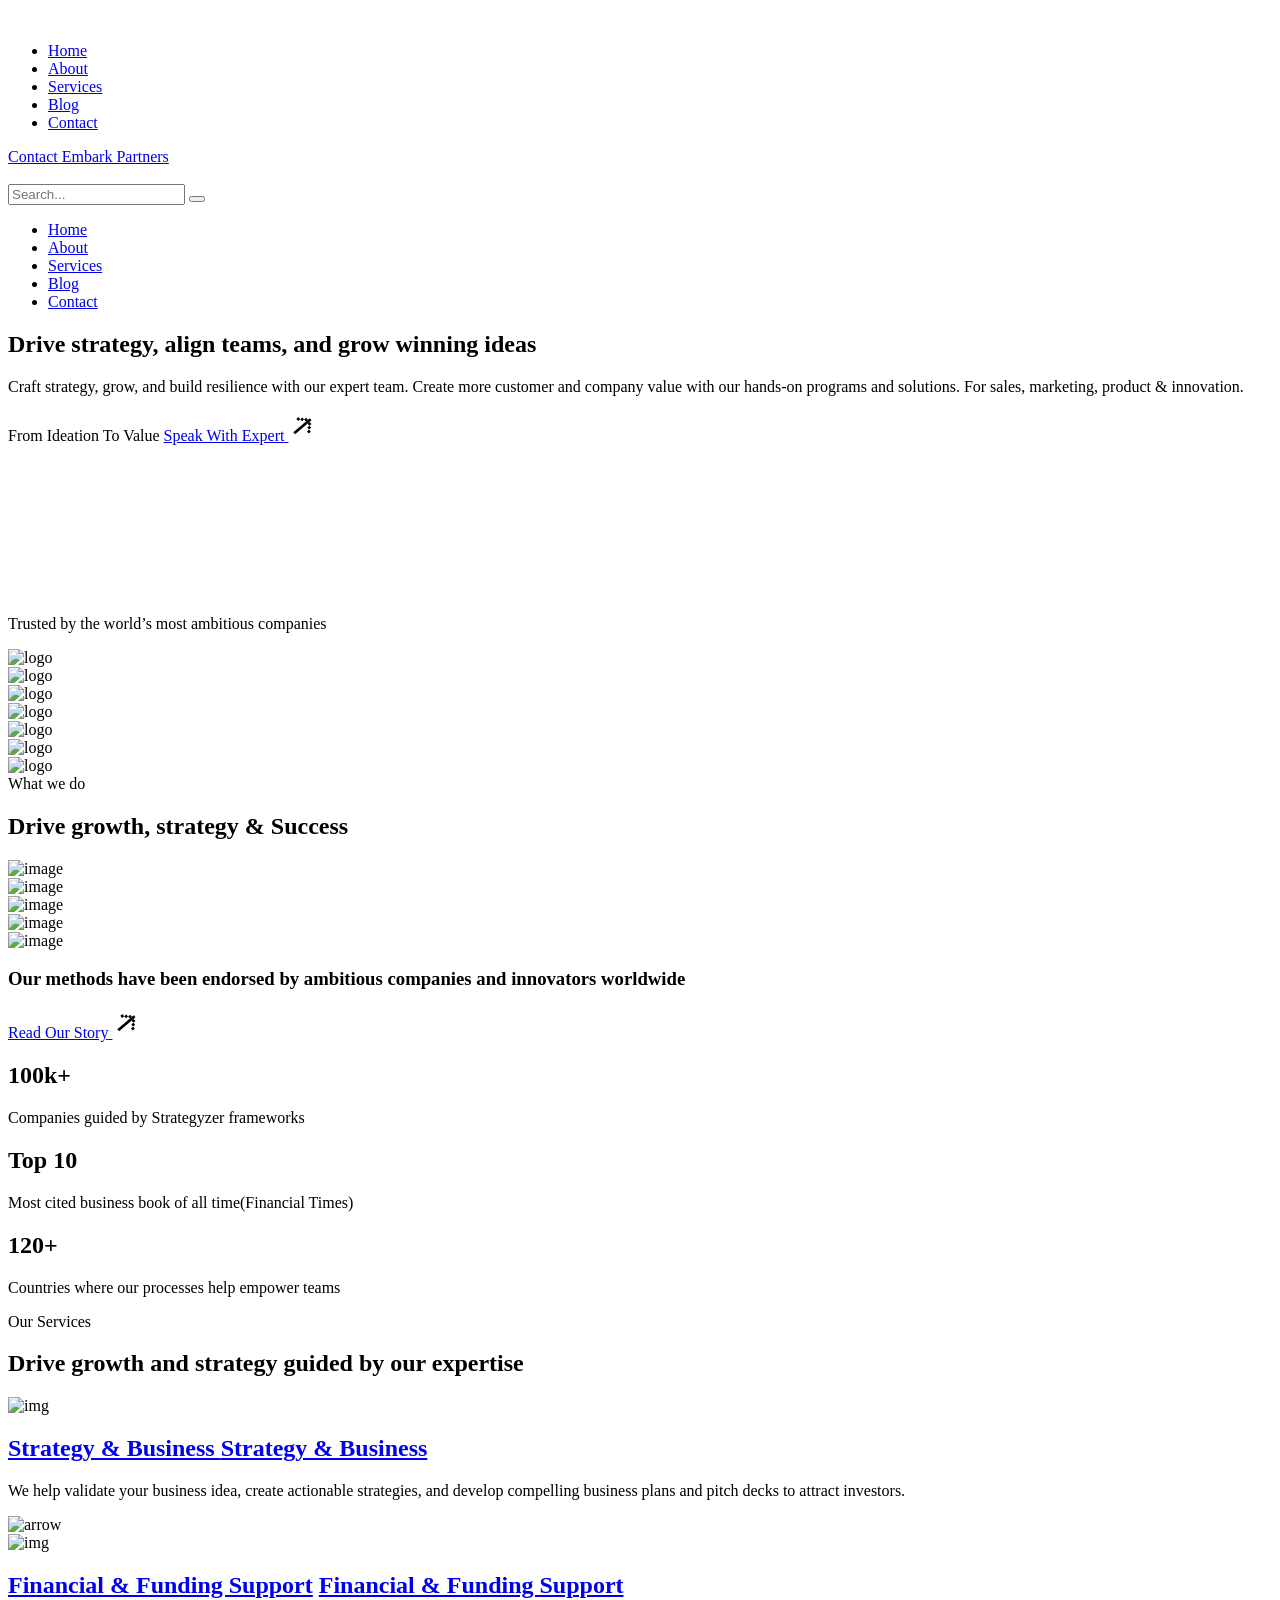
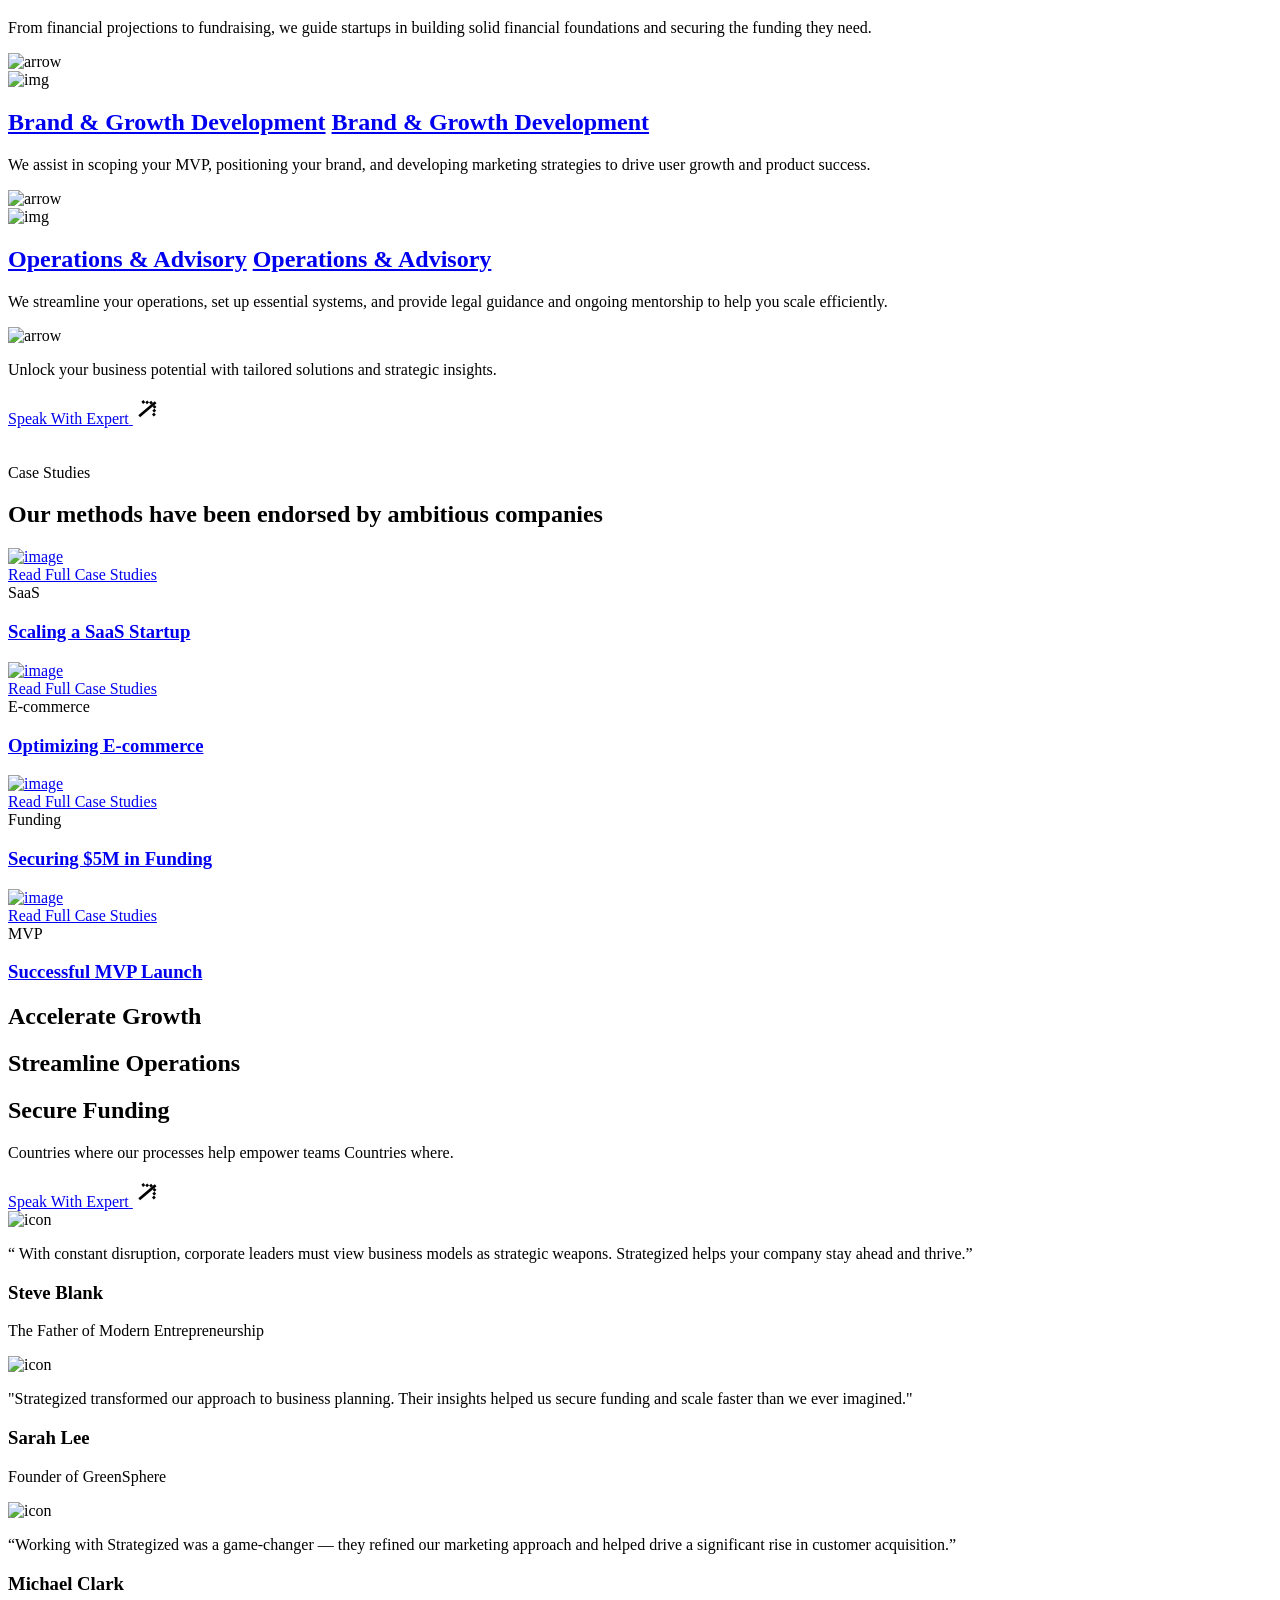
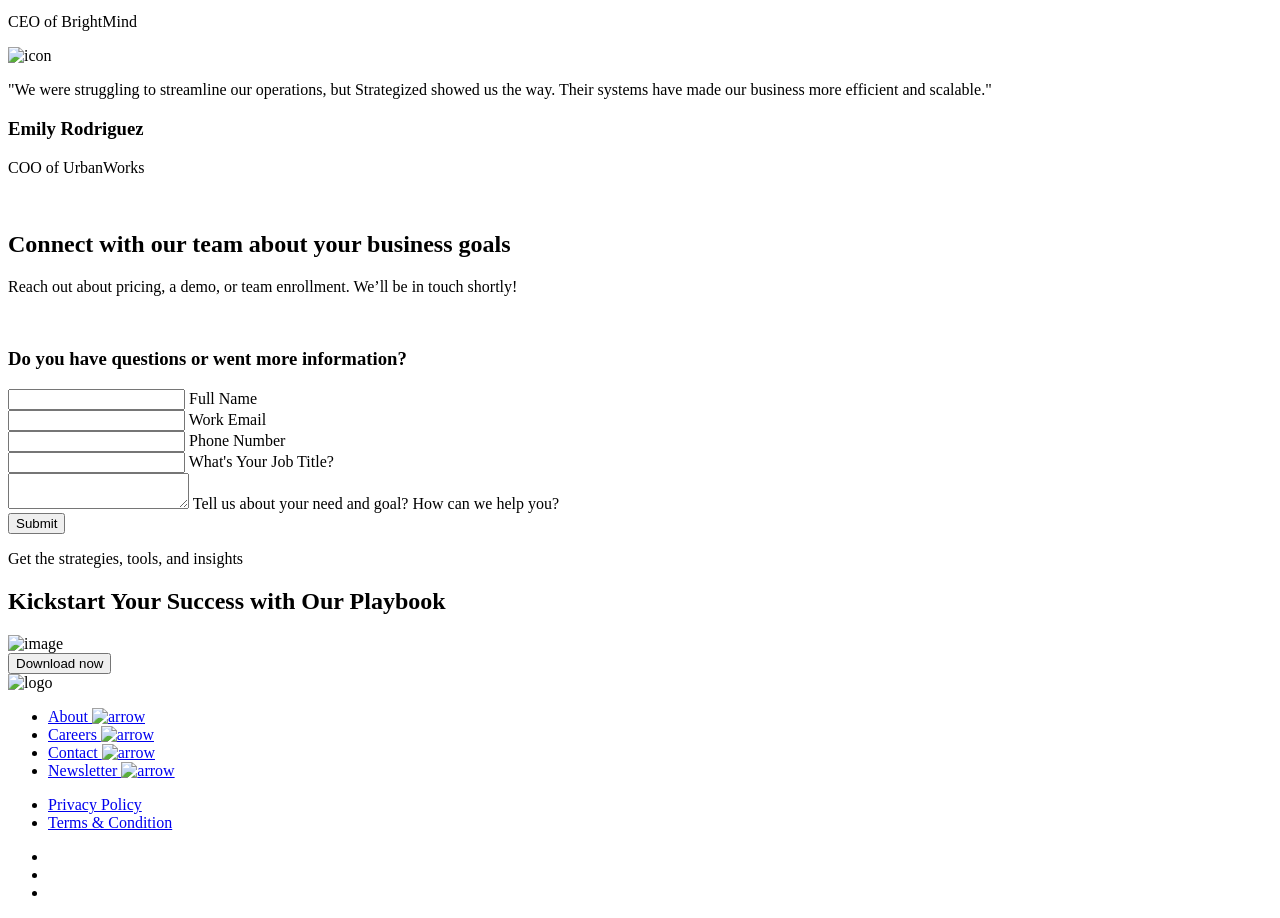
==== commit 60b40587: "Simplify site navigation and rebrand to Embark Partners" ====
--- a/index.html
+++ b/index.html
@@ -1,852 +1,722 @@
-<!doctype html>
-<html lang="zxx">
-
-<head>
-
-    <!--========= Required meta tags =========-->
-    <meta charset="utf-8">
-    <meta http-equiv="x-ua-compatible" content="ie=edge">
-    <meta name="description" content="">
-    <meta name="viewport" content="width=device-width, initial-scale=1, shrink-to-fit=no">
-
-    <title>Bizox - Business Agency HTML Template</title>
-
-    <link rel="shortcut icon" href="assets/img/favicon.svg" type="images/x-icon">
-
-    <!-- css include -->
-    <link rel="stylesheet" href="assets/css/bootstrap.min.css">
-    <link rel="stylesheet" href="assets/css/fontawesome.css">
-    <link rel="stylesheet" href="assets/css/animate.css">
-    <link rel="stylesheet" href="assets/css/swiper.min.css">
-    <link rel="stylesheet" href="assets/css/odometer.css">
-    <link rel="stylesheet" href="assets/css/nice-select.css">
-    <link rel="stylesheet" href="assets/css/custom-fonts.css">
-    <link rel="stylesheet" href="assets/css/magnific-popup.css">
-    <link rel="stylesheet" href="assets/css/jquery-ui.css">
-    <link rel="stylesheet" href="assets/css/main.css">
-</head>
-
-<body class="start_Up_consulting">
-
-<!-- backtotop-start -->
-<div class="xb-backtotop style-two">
-    <a href="#" class="scroll">
-        <i class="far fa-arrow-up"></i>
-    </a>
-</div>
-<!-- backtotop-end -->
-
-<!-- Preloader - Start -->
-<div id="preloader" class="xb-loader">
-        <div class="xb-loader-inner">
-            <div class="loading-wave">
-                <div class="loading-bar"></div>
-                <div class="loading-bar"></div>
-                <div class="loading-bar"></div>
-                <div class="loading-bar"></div>
-            </div>
-        </div>
-    </div>
-  <!-- Preloader - End -->
-
-<div class="body_wrap o-clip">
-
-    <!-- header start -->
-    <header id="xb-header-area" class="header-area header-style--three header-transparent is-sticky"> 
-        <div class="xb-header stricky">
-            <div class="container mxw-1558">
-                <div class="header__wrap ul_li_between"> 
-                    <div class="xb-header-logo">
-                        <a href="index.html" class="logo"><img src="assets/img/logo/logo-three.svg" alt=""></a>
-                    </div>
-                    <div class="main-menu__wrap  navbar navbar-expand-lg p-0">
-                        <nav class="main-menu collapse navbar-collapse">
-                            <ul>
-                                <li class="menu-item-has-children has-mega-menu"><a href="index.html"><span>Home</span></a>
-                                    <ul class="submenu mega-menu">
-                                        <li>
-                                            <div class="mega-menu-content">
-                                                <div class="row">
-                                                    <div class="col col-md-3">
-                                                        <div class="demo-pic">
-                                                            <a href="index.html">
-                                                                <img src="assets/img/demo/demo-1.png" alt="">
-                                                            </a>
-                                                        </div>
-                                                        <h3>01: Business Consulting</h3>
-                                                    </div>
-                                                    <div class="col col-md-3">
-                                                        <div class="demo-pic">
-                                                            <a href="home-2.html">
-                                                                <img src="assets/img/demo/demo-2.png" alt="">
-                                                            </a>
-                                                        </div>
-                                                        <h3>02: Digital Marketing</h3>
-                                                    </div>
-                                                    <div class="col col-md-3">
-                                                        <div class="demo-pic">
-                                                            <a href="home-3.html">
-                                                                <img src="assets/img/demo/demo-3.png" alt="">
-                                                            </a>
-                                                        </div>
-                                                        <h3>03: Start Up Consulting</h3>
-                                                    </div>
-                                                    <div class="col col-md-3">
-                                                        <div class="demo-pic coming-soon">
-                                                            <img src="assets/img/demo/coming-soon.png" alt="">
-                                                        </div>
-                                                        <h3>Coming Soon</h3>
-                                                    </div>
-                                                </div>
-                                            </div>
-                                        </li>
-                                    </ul>
-                                </li>
-                                <li class="menu-item-has-children">
-                                    <a href="#!"><span>pages</span></a>
-                                    <ul class="submenu">
-                                        <li><a href="about.html"><span>about us</span></a></li>
-                                        <li><a href="history.html"><span>our history</span></a></li>
-                                        <li><a href="team.html"><span>team</span></a></li>
-                                        <li class="menu-item-has-children">
-                                            <a href="career.html"><span>career</span></a>
-                                            <ul class="submenu">
-                                                <li><a href="career.html"><span>career</span></a></li>
-                                                <li><a href="career-details.html"><span>career details</span></a></li>
-                                            </ul>
-                                        </li>
-                                        <li class="menu-item-has-children">
-                                            <a href="shop.html"><span>shop</span></a>
-                                            <ul class="submenu">
-                                                <li><a href="shop.html"><span>shop</span></a></li>
-                                                <li><a href="shop-details.html"><span>shop details</span></a></li>
-                                                <li><a href="cart.html"><span>shop cart</span></a></li>
-                                                <li><a href="checkout.html"><span>checkout</span></a></li>
-                                                <li><a href="account.html"><span>account</span></a></li>
-                                            </ul>
-                                        </li>
-                                        <li><a href="pricing.html"><span>pricing plan</span></a></li>
-                                    </ul>
-                                </li>
-                                <li class="menu-item-has-children">
-                                    <a href="service.html"><span>Services</span></a>
-                                    <ul class="submenu">
-                                        <li><a href="service.html"><span>Services</span></a></li>
-                                        <li><a href="service-details.html"><span>Services details</span></a></li>
-                                    </ul>
-                                </li>
-                                <li class="menu-item-has-children">
-                                    <a href="project.html"><span>Projects</span></a>
-                                    <ul class="submenu">
-                                        <li><a href="project.html"><span>Projects</span></a></li>
-                                        <li><a href="project-details.html"><span>Project details</span></a></li>
-                                    </ul>
-                                </li>
-                                <li class="menu-item-has-children">
-                                    <a href="blog.html"><span>Blog</span></a>
-                                    <ul class="submenu">
-                                        <li><a href="blog.html"><span>Blog</span></a></li>
-                                        <li><a href="blog-details.html"><span>Blog Details</span></a></li>
-                                    </ul>
-                                </li>
-                                <li><a href="contact.html"><span data-text="Contact">Contact</span></a></li>
-                            </ul>
-                        </nav>
-                    </div>
-                    <div class="cg-header-btn">
-                        <a class="xb-btn" href="contact.html">Get in Touch</a>
-                    </div>
-                    
-                    <div class="header-bar-mobile side-menu d-lg-none">
-                        <a class="xb-nav-mobile" href="javascript:void(0);">
-                            <i class="far fa-bars"></i>
-                        </a>
-                    </div>
-                </div>
-                <div class="xb-header-wrap">
-                    <div class="xb-header-menu">
-                        <div class="xb-header-menu-scroll">
-                            <div class="xb-menu-close xb-hide-xl xb-close"></div>
-                            <div class="xb-logo-mobile xb-hide-xl">
-                            <a href="index.html" rel="home"><img src="assets/img/logo/logo-three.svg" alt=""></a></div>
-                            <div class="xb-header-mobile-search xb-hide-xl">
-                                <form role="search" action="#">
-                                    <input type="text" placeholder="Search..." name="s" class="search-field">
-                                    <button class="search-submit" type="submit"><i class="far fa-search"></i></button>
-                                </form>
-                            </div>
-                            <nav class="xb-header-nav">
-                                <ul class="xb-menu-primary clearfix">
-                                    <li class="menu-item menu-item-has-children">
-                                        <a href="#"><span>Home</span></a>
-                                        <ul class="sub-menu">
-                                            <li><a href="index.html"><span>business consulting</span></a></li>
-                                            <li><a href="digital-marketing.html"><span>digital marketing</span></a></li>
-                                            <li><a href="consulting.html"><span>start up consulting</span></a></li>
-                                        </ul>
-                                    </li>
-                                    <li class="menu-item menu-item-has-children">
-                                        <a href="#!"><span>page</span></a>
-                                        <ul class="sub-menu">
-                                            <li><a href="about.html"><span>about us</span></a></li>
-                                            <li><a href="history.html"><span>our history</span></a></li>
-                                            <li><a href="team.html"><span>team</span></a></li>
-                                            <li class="menu-item menu-item-has-children">
-                                                <a href="career.html"><span>career</span></a>
-                                                <ul class="sub-menu">
-                                                    <li><a href="career.html"><span>career</span></a></li>
-                                                    <li><a href="career-details.html"><span>career details</span></a></li>
-                                                </ul>
-                                            </li>
-                                            <li class="menu-item menu-item-has-children">
-                                                <a href="shop.html"><span>shop</span></a>
-                                                <ul class="sub-menu">
-                                                    <li><a href="shop.html"><span>shop</span></a></li>
-                                                    <li><a href="shop-details.html"><span>shop details</span></a></li>
-                                                    <li><a href="cart.html"><span>shop cart</span></a></li>
-                                                    <li><a href="checkout.html"><span>checkout</span></a></li>
-                                                    <li><a href="account.html"><span>account</span></a></li>
-                                                </ul>
-                                            </li>
-                                            <li><a href="pricing.html"><span>pricing plan</span></a></li>
-                                        </ul>
-                                    </li>
-                                    <li class="menu-item menu-item-has-children">
-                                        <a href="service.html"><span>Services</span></a>
-                                        <ul class="sub-menu">
-                                            <li><a href="service.html"><span>Services</span></a></li>
-                                            <li><a href="service-details.html"><span>Services details</span></a></li>
-                                        </ul>
-                                    </li>
-                                    <li class="menu-item menu-item-has-children">
-                                        <a href="project.html"><span>Projects</span></a>
-                                        <ul class="sub-menu">
-                                            <li><a href="project.html"><span>Projects</span></a></li>
-                                            <li><a href="project-details.html"><span>Project details</span></a></li>
-                                        </ul>
-                                    </li>
-                                    <li class="menu-item menu-item-has-children">
-                                        <a href="blog.html"><span>Blog</span></a>
-                                        <ul class="sub-menu">
-                                            <li><a href="blog.html"><span>Blog</span></a></li>
-                                            <li><a href="blog-details.html"><span>Blog Details</span></a></li>
-                                        </ul>
-                                    </li>
-                                    <li><a href="contact.html"><span>Contact</span></a></li>
-                                </ul>
-                            </nav>
-                        </div>
-                    </div>
-                    <div class="xb-header-menu-backdrop"></div>
-                </div>
-            </div>
-        </div>
-    </header>
-    <!-- header end -->
-
-    <div class="body-overlay"></div>
-        
-    <!-- main area start -->
-    <main>
-        <!-- hero start -->
-        <section class="hero hero-style-three pos-rel bg_img" data-background="assets/img/bg/hero_bg02.jpg">
-            <div class="container mxw-1558">
-                <div class="row align-items-end">
-                    <div class="col-xl-6 cl-lg-12">
-                        <div class="cg-hero_content">
-                            <div class="sec-title--three">
-                                <h2 class="title mb-15 wow fadeInUp" data-wow-delay="0ms" data-wow-duration="600ms">Drive strategy, align teams, and <span>grow winning ideas</span></h2>
-                                <p class="content wow fadeInUp" data-wow-delay="150ms" data-wow-duration="600ms">Craft strategy, grow, and build resilience with our expert team. Create  more customer and company value with our hands-on programs and  solutions. For sales, marketing, product & innovation.</p>
-                            </div>
-                        </div>
-                    </div>
-                    <div class="col-xl-6 cl-lg-12">
-                        <div class="cg-hero-btn wow fadeInRight" data-wow-delay="300ms" data-wow-duration="600ms">
-                            <span>From Ideation To Value </span>
-                            <a class="thm-btn consulting-btn" href="contact.html">
-                                <span class="btn_label" data-text="Speak With Expert">Speak With Expert</span>
-                                <span class="xb-arrow">
-                                    <svg width="29" height="29" viewBox="0 0 29 29" fill="none" xmlns="http://www.w3.org/2000/svg">
-                                    <rect x="5.30933" y="20.2019" width="21.557" height="2.73739" transform="rotate(-40.2798 5.30933 20.2019)" fill="black" />
-                                    <rect x="8.35352" y="6.85798" width="2.73739" height="2.73739" transform="rotate(-40.2798 8.35352 6.85798)" fill="black" />
-                                    <rect x="12.2114" y="7.17609" width="2.73739" height="2.73739" transform="rotate(-40.2798 12.2114 7.17609)" fill="black" />
-                                    <rect x="16.0696" y="7.49451" width="2.73739" height="2.73739" transform="rotate(-40.2798 16.0696 7.49451)" fill="black" />
-                                    <rect x="19.6093" y="11.671" width="2.73739" height="2.73739" transform="rotate(-40.2798 19.6093 11.671)" fill="black" />
-                                    <rect x="19.2911" y="15.5297" width="2.73739" height="2.73739" transform="rotate(-40.2798 19.2911 15.5297)" fill="black" />
-                                    <rect x="18.9723" y="19.3876" width="2.73739" height="2.73739" transform="rotate(-40.2798 18.9723 19.3876)" fill="black" />
-                                    </svg>
-                                </span>
-                            </a>
-                        </div>
-                    </div>
-                </div>
-                <div class="cg-hero-video xb-video">
-                    <div class="video-inner">
-                        <video loop muted playsinline autoplay poster="assets/img/about/gradient_bg.jpg">
-                            <source src="https://www.pexels.com/download/video/3163534/">
-                        </video>
-                    </div>
-                </div>
-            </div>
-        </section>
-        <!-- hero end -->
-
-        <!-- brand start -->
-        <section class="brand pt-95">
-            <div class="container mxw-1558">
-                <p class="cg-brand-title">Trusted by the world’s most ambitious companies</p>
-            </div>
-            <div class="cg-brand-wrap marquee-left">
-                <div class="cg-brand-inner">
-                    <div class="cg-brand-item">
-                        <img src="assets/img/brand/logo09.png" alt="logo">
-                    </div>
-                    <div class="cg-brand-item">
-                        <img src="assets/img/brand/logo10.png" alt="logo">
-                    </div>
-                    <div class="cg-brand-item">
-                        <img src="assets/img/brand/logo11.png" alt="logo">
-                    </div>
-                    <div class="cg-brand-item">
-                        <img src="assets/img/brand/logo12.png" alt="logo">
-                    </div>
-                    <div class="cg-brand-item">
-                        <img src="assets/img/brand/logo13.png" alt="logo">
-                    </div>
-                    <div class="cg-brand-item">
-                        <img src="assets/img/brand/logo14.png" alt="logo">
-                    </div>
-                    <div class="cg-brand-item">
-                        <img src="assets/img/brand/logo15.png" alt="logo">
-                    </div>
-                </div>
-            </div>
-        </section>
-        <!-- brand end -->
-
-        <div class="adjust_section o-clip pb-175 pb-xs">
-
-            <!-- about start -->
-            <section class="about pos-rel pt-140 pt-xs">
-                <div class="container mxw-1558">
-                    <div class="row">
-                        <div class="col-xl-7 col-lg-9">
-                            <div class="cg-about-top">
-                                <div class="sec-title--three mb-130">
-                                    <span class="sub_title">What we do</span>
-                                    <h2 class="title">Drive <span>growth,</span> strategy & Success</h2>
-                                </div>
-                            </div>
-                        </div>
-                    </div>
-                    <div class="cg-about-wrap">
-                        <div class="cg-about-img">
-                            <div class="wow fadeInRight" data-wow-delay="0ms" data-wow-duration="500ms">
-                                <img src="assets/img/about/img01.png" alt="image">
-                            </div>
-                        </div>
-                        <div class="cg-about-img">
-                            <div class="wow fadeInRight" data-wow-delay="100ms" data-wow-duration="500ms">
-                                <img src="assets/img/about/img02.png" alt="image">
-                            </div>
-                        </div>
-                        <div class="cg-about-img">
-                            <div class="wow fadeInRight" data-wow-delay="200ms" data-wow-duration="500ms">
-                                <img src="assets/img/about/img03.png" alt="image">
-                            </div>
-                        </div>
-                        <div class="cg-about-img">
-                            <div class="wow fadeInRight" data-wow-delay="300ms" data-wow-duration="500ms">
-                                <img src="assets/img/about/img04.png" alt="image">
-                            </div>
-                        </div>
-                    </div>
-                </div>
-                <div class="cg-about-shape">
-                    <img src="assets/img/shape/star_shape.png" alt="image">
-                </div>
-            </section>
-            <!-- about end -->
-    
-            <!-- funfact start -->
-            <section class="funfact pt-145 pt-xs">
-                <div class="container mxw-1558">
-                    <div class="cg-funfact-wrap">
-                        <div class="cg-funfact-top ul_li_between mb-90">
-                            <h3 class="cg-funfact-title xb-text-reveal">Our methods have been endorsed by ambitious companies and innovators worldwide</h3>
-                            <div class="cg-funfact-btn">
-                                <a class="thm-btn consulting-btn" href="history.html">
-                                    <span class="btn_label" data-text="Read Our Story">Read Our Story</span>
-                                    <span class="xb-arrow">
-                                        <svg width="29" height="29" viewBox="0 0 29 29" fill="none" xmlns="http://www.w3.org/2000/svg">
-                                        <rect x="5.30933" y="20.2019" width="21.557" height="2.73739" transform="rotate(-40.2798 5.30933 20.2019)" fill="black" />
-                                        <rect x="8.35352" y="6.85798" width="2.73739" height="2.73739" transform="rotate(-40.2798 8.35352 6.85798)" fill="black" />
-                                        <rect x="12.2114" y="7.17609" width="2.73739" height="2.73739" transform="rotate(-40.2798 12.2114 7.17609)" fill="black" />
-                                        <rect x="16.0696" y="7.49451" width="2.73739" height="2.73739" transform="rotate(-40.2798 16.0696 7.49451)" fill="black" />
-                                        <rect x="19.6093" y="11.671" width="2.73739" height="2.73739" transform="rotate(-40.2798 19.6093 11.671)" fill="black" />
-                                        <rect x="19.2911" y="15.5297" width="2.73739" height="2.73739" transform="rotate(-40.2798 19.2911 15.5297)" fill="black" />
-                                        <rect x="18.9723" y="19.3876" width="2.73739" height="2.73739" transform="rotate(-40.2798 18.9723 19.3876)" fill="black" />
-                                        </svg>
-                                    </span>
-                                </a>
-                            </div>
-                        </div>
-                        <div class="row justify-content-end">
-                            <div class="col-xl-8 col-lg-12">
-                                <div class="cg-funfact-inner ul_li_between">
-                                    <div class="cg-funfact-item">
-                                        <h2 class="xb-number">100k+</h2>
-                                        <p class="xb-content">Companies guided by Strategyzer frameworks</p>
-                                    </div>
-                                    <div class="cg-funfact-item">
-                                        <h2 class="xb-number">Top 10</h2>
-                                        <p class="xb-content">Most cited business book of all time(Financial Times)</p>
-                                    </div>
-                                    <div class="cg-funfact-item">
-                                        <h2 class="xb-number xb-odm">120+</h2>
-                                        <p class="xb-content">Countries where our processes help empower teams</p>
-                                    </div>
-                                </div>
-                            </div>
-                        </div>
-                    </div>
-                </div>
-            </section>
-            <!-- funfact end -->
-    
-            <!-- service start -->
-            <section class="service pt-180 pt-xs">
-                <div class="container mxw-1558">
-                    <div class="row">
-                        <div class="col-lg-9">
-                            <div class="sec-title--three mb-90 mb-xs">
-                                <span class="sub_title">Our Services</span>
-                                <h2 class="title xb-text-reveal mb-15">Drive growth and strategy guided by our expertise</h2>
-                            </div>
-                        </div>
-                    </div>
-                    <div class="row justify-content-end">
-                        <div class="col-xl-10 col-lg-12">
-                            <div class="cg-service-wrap">
-                                <div class="cg-service-item xb-mouseenter wow fadeInRight" data-wow-delay="0ms" data-wow-duration="500ms">
-                                    <div class="xb-item--icon">
-                                        <img src="assets/img/icon/ser_icon01.svg" alt="img">
-                                    </div>
-                                    <h2 class="xb-item--title">
-                                        <a href="service-details.html">Strategy & Business </a>
-                                        <a href="service-details.html">Strategy & Business </a>
-                                    </h2>
-                                    <p class="xb-item--content">
-                                        We help validate your business idea, create actionable strategies, and develop compelling business plans and pitch decks to attract investors.
-                                    </p>
-                                    <span class="xb-item--arrow"><img src="assets/img/icon/rotate-arrow.svg" alt="arrow"></span>
-                                    <a class="xb-overlay" href="service-details.html"></a>
-                                </div>
-                                <div class="cg-service-item xb-mouseenter active wow fadeInRight" data-wow-delay="100ms" data-wow-duration="500ms">
-                                    <div class="xb-item--icon">
-                                        <img src="assets/img/icon/ser_icon02.svg" alt="img">
-                                    </div>
-                                    <h2 class="xb-item--title">
-                                        <a href="service-details.html">Financial & Funding Support</a>
-                                        <a href="service-details.html">Financial & Funding Support</a>
-                                    </h2>
-                                    <p class="xb-item--content">
-                                        From financial projections to fundraising, we guide startups in building solid financial foundations and securing the funding they need.
-                                    </p>
-                                    <span class="xb-item--arrow"><img src="assets/img/icon/rotate-arrow.svg" alt="arrow"></span>
-                                    <a class="xb-overlay" href="service-details.html"></a>
-                                </div>
-                                <div class="cg-service-item xb-mouseenter wow fadeInRight" data-wow-delay="200ms" data-wow-duration="500ms">
-                                    <div class="xb-item--icon">
-                                        <img src="assets/img/icon/ser_icon03.svg" alt="img">
-                                    </div>
-                                    <h2 class="xb-item--title">
-                                        <a href="service-details.html">Brand & Growth Development</a>
-                                        <a href="service-details.html">Brand & Growth Development</a>
-                                    </h2>
-                                    <p class="xb-item--content">
-                                        We assist in scoping your MVP, positioning your brand, and developing marketing strategies to drive user growth and product success.
-                                    </p>
-                                    <span class="xb-item--arrow"><img src="assets/img/icon/rotate-arrow.svg" alt="arrow"></span>
-                                    <a class="xb-overlay" href="service-details.html"></a>
-                                </div>
-                                <div class="cg-service-item xb-mouseenter wow fadeInRight" data-wow-delay="300ms" data-wow-duration="500ms">
-                                    <div class="xb-item--icon">
-                                        <img src="assets/img/icon/ser_icon04.svg" alt="img">
-                                    </div>
-                                    <h2 class="xb-item--title">
-                                        <a href="service-details.html">Operations & Advisory</a>
-                                        <a href="service-details.html">Operations & Advisory</a>
-                                    </h2>
-                                    <p class="xb-item--content">
-                                        We streamline your operations, set up essential systems, and provide legal guidance and ongoing mentorship to help you scale efficiently.
-                                    </p>
-                                    <span class="xb-item--arrow"><img src="assets/img/icon/rotate-arrow.svg" alt="arrow"></span>
-                                    <a class="xb-overlay" href="service-details.html"></a>
-                                </div>
-                            </div>
-                            <div class="cg-service-bottom ul_li_between">
-                                <p class="xb-content">Unlock your business potential with tailored solutions and strategic insights.</p>
-                                <a class="thm-btn consulting-btn" href="contact.html">
-                                    <span class="btn_label" data-text="Speak With Expert">Speak With Expert</span>
-                                    <span class="xb-arrow">
-                                        <svg width="29" height="29" viewBox="0 0 29 29" fill="none" xmlns="http://www.w3.org/2000/svg">
-                                        <rect x="5.30933" y="20.2019" width="21.557" height="2.73739" transform="rotate(-40.2798 5.30933 20.2019)" fill="black" />
-                                        <rect x="8.35352" y="6.85798" width="2.73739" height="2.73739" transform="rotate(-40.2798 8.35352 6.85798)" fill="black" />
-                                        <rect x="12.2114" y="7.17609" width="2.73739" height="2.73739" transform="rotate(-40.2798 12.2114 7.17609)" fill="black" />
-                                        <rect x="16.0696" y="7.49451" width="2.73739" height="2.73739" transform="rotate(-40.2798 16.0696 7.49451)" fill="black" />
-                                        <rect x="19.6093" y="11.671" width="2.73739" height="2.73739" transform="rotate(-40.2798 19.6093 11.671)" fill="black" />
-                                        <rect x="19.2911" y="15.5297" width="2.73739" height="2.73739" transform="rotate(-40.2798 19.2911 15.5297)" fill="black" />
-                                        <rect x="18.9723" y="19.3876" width="2.73739" height="2.73739" transform="rotate(-40.2798 18.9723 19.3876)" fill="black" />
-                                        </svg>
-                                    </span>
-                                </a>
-                            </div>
-                        </div>
-                    </div>
-                </div>
-            </section>
-            <!-- service end -->
-
-            <div class="adjust_shape"><img src="assets/img/bg/bg_shape.png" alt=""></div>
-
-        </div>
-
-        <!-- project start -->
-        <section class="project-sec pt-195 pb-170 ptb-xs bg_img" data-background="assets/img/bg/project-bg02.jpg">
-            <div class="container mxw-1558">
-                <div class="cg-project-top ul_li mb-95 mb-xs">
-                    <div class="cg-star-img"><img src="assets/img/shape/project_start_shape.svg" alt=""></div>
-                    <div class="sec-title--three">
-                        <span class="sub_title">Case Studies</span>
-                        <h2 class="title xb-text-reveal">Our methods have been endorsed by ambitious companies </h2>
-                    </div>
-                </div>
-                <div class="cg-project-slider swiper-container">
-                    <div class="swiper-wrapper">
-                        <div class="swiper-slide">
-                            <div class="cg-project-item">
-                                <div class="xb-item--img pos-rel">
-                                    <a href="project-details.html"><img src="assets/img/project/img10.jpg" alt="image"></a>
-                                    <div class="xb-item--btn">
-                                        <a class="xb-element-parallax" href="project-details.html">Read Full Case Studies</a>
-                                    </div>
-                                </div>
-                                <div class="xb-item--holder text-center">
-                                    <span class="xb-item--sub_text">SaaS</span>
-                                    <h3 class="xb-item--title"><a href="project-details.html">Scaling a SaaS Startup</a></h3>
-                                </div>
-                            </div>
-                        </div>
-                        <div class="swiper-slide">
-                            <div class="cg-project-item">
-                                <div class="xb-item--img pos-rel">
-                                    <a href="project-details.html"><img src="assets/img/project/img11.jpg" alt="image"></a>
-                                    <div class="xb-item--btn">
-                                        <a class="xb-element-parallax" href="project-details.html">Read Full Case Studies</a>
-                                    </div>
-                                </div>
-                                <div class="xb-item--holder text-center">
-                                    <span class="xb-item--sub_text">E-commerce</span>
-                                    <h3 class="xb-item--title"><a href="project-details.html">Optimizing E-commerce</a></h3>
-                                </div>
-                            </div>
-                        </div>
-                        <div class="swiper-slide">
-                            <div class="cg-project-item">
-                                <div class="xb-item--img pos-rel">
-                                    <a href="project-details.html"><img src="assets/img/project/img12.jpg" alt="image"></a>
-                                    <div class="xb-item--btn">
-                                        <a class="xb-element-parallax" href="project-details.html">Read Full Case Studies</a>
-                                    </div>
-                                </div>
-                                <div class="xb-item--holder text-center">
-                                    <span class="xb-item--sub_text">Funding</span>
-                                    <h3 class="xb-item--title"><a href="project-details.html">Securing $5M in Funding</a></h3>
-                                </div>
-                            </div>
-                        </div>
-                        <div class="swiper-slide">
-                            <div class="cg-project-item">
-                                <div class="xb-item--img pos-rel">
-                                    <a href="project-details.html"><img src="assets/img/project/img13.jpg" alt="image"></a>
-                                    <div class="xb-item--btn">
-                                        <a class="xb-element-parallax" href="project-details.html">Read Full Case Studies</a>
-                                    </div>
-                                </div>
-                                <div class="xb-item--holder text-center">
-                                    <span class="xb-item--sub_text">MVP</span>
-                                    <h3 class="xb-item--title"><a href="project-details.html">Successful MVP Launch</a></h3>
-                                </div>
-                            </div>
-                        </div>
-                    </div>
-                </div>
-                <div class="cg-project-bottom pt-185 pt-xs">
-                    <div class="xb-item--title">
-                        <h2 class="title title--1">Accelerate Growth</h2>
-                        <div class="xb-item--mid_title">
-                            <h2 class="title title--2 text-end">Streamline Operations</h2>
-                        </div>
-                        <div class="ul_li_between">
-                            <h2 class="title title--3">Secure Funding</h2>
-                            <p class="xb-item--content">Countries where our processes help empower teams Countries where.</p>
-                        </div>
-                    </div>
-                    <div class="xb-item--btn text-end mt-20">
-                        <a class="thm-btn consulting-btn" href="contact.html">
-                            <span class="btn_label" data-text="Speak With Expert">Speak With Expert</span>
-                            <span class="xb-arrow">
-                                <svg width="29" height="29" viewBox="0 0 29 29" fill="none" xmlns="http://www.w3.org/2000/svg">
-                                <rect x="5.30933" y="20.2019" width="21.557" height="2.73739" transform="rotate(-40.2798 5.30933 20.2019)" fill="black" />
-                                <rect x="8.35352" y="6.85798" width="2.73739" height="2.73739" transform="rotate(-40.2798 8.35352 6.85798)" fill="black" />
-                                <rect x="12.2114" y="7.17609" width="2.73739" height="2.73739" transform="rotate(-40.2798 12.2114 7.17609)" fill="black" />
-                                <rect x="16.0696" y="7.49451" width="2.73739" height="2.73739" transform="rotate(-40.2798 16.0696 7.49451)" fill="black" />
-                                <rect x="19.6093" y="11.671" width="2.73739" height="2.73739" transform="rotate(-40.2798 19.6093 11.671)" fill="black" />
-                                <rect x="19.2911" y="15.5297" width="2.73739" height="2.73739" transform="rotate(-40.2798 19.2911 15.5297)" fill="black" />
-                                <rect x="18.9723" y="19.3876" width="2.73739" height="2.73739" transform="rotate(-40.2798 18.9723 19.3876)" fill="black" />
-                                </svg>
-                            </span>
-                        </a>
-                    </div>
-                </div>
-            </div>
-        </section>
-        <!-- project end -->
-
-        <!-- testimonial strt -->
-        <section class="testimonial pt-150 pb-200 ptb-xs" data-bg-color="#081539">
-            <div class="container mxw-1558">
-                <div class="cg-testimonial-slider swiper-container">
-                    <div class="swiper-wrapper">
-                        <div class="swiper-slide">
-                            <div class="cs-testimonial-item">
-                                <div class="xb-item--quote">
-                                    <img src="assets/img/icon/quote_icon.svg" alt="icon">
-                                </div>
-                                <p class="xb-item--content">
-                                    <span>“ With constant disruption,</span> corporate leaders must view business <span>models as strategic weapons.</span> Strategized helps your company stay ahead and thrive.”
-                                </p>
-                                <div class="xb-item--author">
-                                    <h3 class="xb-item--name">Steve Blank</h3>
-                                    <p class="xb-item--desig">The Father of Modern Entrepreneurship</p>
-                                </div>
-                            </div>
-                        </div>
-                        <div class="swiper-slide">
-                            <div class="cs-testimonial-item">
-                                <div class="xb-item--quote">
-                                    <img src="assets/img/icon/quote_icon.svg" alt="icon">
-                                </div>
-                                <p class="xb-item--content">
-                                    <span>"Strategized transformed our approach </span> to business planning. <span>Their insights helped us secure funding</span> and scale faster than we ever imagined."
-                                </p>
-                                <div class="xb-item--author">
-                                    <h3 class="xb-item--name">Sarah Lee</h3>
-                                    <p class="xb-item--desig">Founder of GreenSphere</p>
-                                </div>
-                            </div>
-                        </div>
-                        <div class="swiper-slide">
-                            <div class="cs-testimonial-item">
-                                <div class="xb-item--quote">
-                                    <img src="assets/img/icon/quote_icon.svg" alt="icon">
-                                </div>
-                                <p class="xb-item--content"> 
-                                    <span>“Working with Strategized was a game-changer</span>  — they refined our marketing approach and <span>helped drive a significant rise</span> in customer acquisition.”
-                                </p>
-                                <div class="xb-item--author">
-                                    <h3 class="xb-item--name">Michael Clark</h3>
-                                    <p class="xb-item--desig">CEO of BrightMind</p>
-                                </div>
-                            </div>
-                        </div>
-                        <div class="swiper-slide">
-                            <div class="cs-testimonial-item">
-                                <div class="xb-item--quote">
-                                    <img src="assets/img/icon/quote_icon.svg" alt="icon">
-                                </div>
-                                <p class="xb-item--content">
-                                    <span>"We were struggling to streamline</span> our operations, but Strategized showed us the way. <span>Their systems have made our business</span> more efficient and scalable."
-                                </p>
-                                <div class="xb-item--author">
-                                    <h3 class="xb-item--name">Emily Rodriguez</h3>
-                                    <p class="xb-item--desig">COO of UrbanWorks</p>
-                                </div>
-                            </div>
-                        </div>
-                    </div>
-                    <div class="swiper-pagination"></div>
-                </div>
-            </div>
-        </section>
-        <!-- testimonial end -->
-
-        <!-- contact start -->
-        <section class="contact-section pos-rel pt-190 pb-225 ptb-xs bg_img" data-background="assets/img/bg/contact_bg.png">
-            <div class="container mxw-1558">
-                <div class="cg-contact-wrapper">
-                    <div class="row mt-none-50 align-items-center">
-                        <div class="col-xl-6 col-lg-12 mt-50">
-                            <div class="cg-contact-left pos-rel">
-                                <div class="cg-contact-img mb-75 wow fadeInLeft" data-wow-delay="0ms" data-wow-duration="600ms"><img src="assets/img/contact/img.png" alt=""></div>
-                                <div class="sec-title--three mb-75">
-                                    <h2 class="title xb-text-reveal">Connect with our team about your business goals</h2>
-                                </div>
-                                <p class="cg-contact-content">Reach out about pricing, a demo, or team enrollment. We’ll be in touch shortly!</p>
-                                <div class="cg-contact-shape zoominup">
-                                    <img src="assets/img/contact/vector02.png" alt="">
-                                </div>
-                            </div>
-                        </div>
-                        <div class="col-xl-6 col-lg-12 mt-50">
-                            <div class="xb-contact-form cg-contact-form wow fadeInRight" data-wow-delay="0ms" data-wow-duration="600ms">
-                                <div class="form-heading text-center mb-40">
-                                    <h3 class="title">Do you have questions or went more information? </h3>
-                                </div>
-                                <form action="#!" class="xb-contact-input-form">
-                                    <div class="row mt-none-20">
-                                        <div class="col-lg-6 col-md-6 mt-20">
-                                            <div class="xb-input-field">
-                                                <input id="author-name" type="text" required>
-                                                <label for="author-name">Full Name</label>
-                                            </div>
-                                        </div>
-                                        <div class="col-lg-6 col-md-6 mt-20">
-                                            <div class="xb-input-field">
-                                                <input id="author-email" type="email" required>
-                                                <label for="author-email">Work Email</label>
-                                            </div>
-                                        </div>
-                                        <div class="col-lg-6 col-md-6 mt-20">
-                                            <div class="xb-input-field">
-                                                <input id="author-phone" type="text" required>
-                                                <label for="author-phone">Phone Number</label>
-                                            </div>
-                                        </div>
-                                        <div class="col-lg-6 col-md-6 mt-20">
-                                            <div class="xb-input-field">
-                                                <input id="job-title" type="text" required>
-                                                <label for="job-title">What's Your Job Title?</label>
-                                            </div>  
-                                        </div>
-                                        <div class="col-lg-12 col-md-12 mt-20">
-                                            <div class="xb-input-field xb-massage-field">
-                                                <textarea id="massage" required></textarea>
-                                                <label for="massage">Tell us about your need and goal? How can we help you?</label>
-                                            </div>
-                                        </div>
-                                    </div>
-                                    <div class="cg-form-submit-btn mt-25">
-                                        <button type="submit" class="thm-btn form-btn">Submit</button>
-                                    </div>
-                                </form>
-                            </div>
-                        </div>
-                    </div>
-                </div>
-            </div>
-        </section>
-        <!-- contact end -->
-
-    </main>
-    <!-- main area end -->
-
-    <!-- footer strt -->
-    <footer class="footer">
-        <div class="container-fluid p-0">
-            <div class="row g-10 mt-none-10">
-                <div class="col-lg-6 mt-10">
-                    <div class="cg-playbook cg-footer-bg">
-                        <p class="content mb-40">Get the strategies, tools, and insights</p>
-                        <div class="sec-title--three mb-90">
-                            <h2 class="title xb-text-reveal">Kickstart Your Success with Our Playbook</h2>
-                        </div>
-                        <div class="cg-book text-center">
-                            <img src="assets/img/footer/book.png" alt="image">
-                        </div>
-                        <div class="cg-footer-btn mt-85">
-                            <button class="thm-btn consulting-btn" type="button">
-                                <span class="btn_label" data-text="Download now">Download now</span>
-                            </button>
-                        </div>
-                    </div>
-                </div>
-                <div class="col-lg-6 mt-10">
-                    <div class="cg-main-contact cg-footer-bg">
-                        <div class="cg-footer-logo"><img src="assets/img/logo/logo-footer.svg" alt="logo"></div>
-                        <ul class="cg-footer-nav list-unstyled">
-                            <li><a href="about.html">
-                                About
-                                <img src="assets/img/icon/footer-nav-arrow.svg" alt="arrow">
-                            </a></li>
-                            <li><a href="career.html">
-                                Careers
-                                <img src="assets/img/icon/footer-nav-arrow.svg" alt="arrow">
-                            </a></li>
-                            <li><a href="contact.html">
-                                Contact
-                                <img src="assets/img/icon/footer-nav-arrow.svg" alt="arrow">
-                            </a></li>
-                            <li><a href="blog.html">
-                                Newsletter
-                                <img src="assets/img/icon/footer-nav-arrow.svg" alt="arrow">
-                            </a></li>
-                        </ul>
-                        <div class="cg-footer-bottom ul_li_between">
-                            <ul class="cg-nav-list list-unstyled ul_li">
-                                <li><a href="#!">Privacy Policy</a></li>
-                                <li><a href="#!">Terms & Condition</a></li>
-                            </ul>
-                            <ul class="cg-social-list list-unstyled ul_li">
-                                <li><a href="#!"><img src="assets/img/icon/twitter-icon.svg" alt=""></a></li>
-                                <li><a href="#!"><img src="assets/img/icon/youtube-icon.svg" alt=""></a></li>
-                                <li><a href="#!"><img src="assets/img/icon/linkedin-icon.svg" alt=""></a></li>
-                            </ul>
-                        </div>
-                    </div>
-                </div>
-            </div>
-        </div>
-        
-    </footer>
-    <!-- footer end -->
-
-</div>
-
-<!-- jquery include -->
-<script src="assets/js/jquery-3.7.1.min.js"></script>
-<script src="assets/js/bootstrap.bundle.min.js"></script>
-
-<!-- Plugins -->
-<script src="assets/js/swiper.min.js"></script>
-<script src="assets/js/wow.min.js"></script>
-<script src="assets/js/appear.js"></script>
-<script src="assets/js/imagesloaded.pkgd.min.js"></script>
-<script src="assets/js/isotope.pkgd.min.js"></script>
-<script src="assets/js/jquery.nice-select.min.js"></script>
-<script src="assets/js/jquery.marquee.min.js"></script>
-<script src="assets/js/jquery.magnific-popup.min.js"></script>
-<script src="assets/js/jqueryui.js"></script>
-<script src="assets/js/touchspin.js"></script>
-<script src="assets/js/odometer.min.js"></script>
-
-<!-- Parallax & Effects -->
-<script src="assets/js/parallaxie.js"></script>
-<script src="assets/js/parallax.min.js"></script>
-<script src="assets/js/parallax-scroll.js"></script>
-<script src="assets/js/easing.min.js"></script>
-<script src="assets/js/scrollspy.js"></script>
-
-<!-- Special plugins -->
-<script src="assets/js/plugin.js"></script>
-<script src="assets/js/line.js"></script>
-<script src="assets/js/lenis.js"></script>
-
-<!-- Main custom script -->
-<script src="assets/js/main.js"></script>
-
-
-</body>
-
-</html>
+<!doctype html>
+<html lang="zxx">
+
+<head>
+
+    <!--========= Required meta tags =========-->
+    <meta charset="utf-8">
+    <meta http-equiv="x-ua-compatible" content="ie=edge">
+    <meta name="description" content="">
+    <meta name="viewport" content="width=device-width, initial-scale=1, shrink-to-fit=no">
+
+    <title>Embark Partners</title>
+
+    <link rel="shortcut icon" href="assets/img/favicon.svg" type="images/x-icon">
+
+    <!-- css include -->
+    <link rel="stylesheet" href="assets/css/bootstrap.min.css">
+    <link rel="stylesheet" href="assets/css/fontawesome.css">
+    <link rel="stylesheet" href="assets/css/animate.css">
+    <link rel="stylesheet" href="assets/css/swiper.min.css">
+    <link rel="stylesheet" href="assets/css/odometer.css">
+    <link rel="stylesheet" href="assets/css/nice-select.css">
+    <link rel="stylesheet" href="assets/css/custom-fonts.css">
+    <link rel="stylesheet" href="assets/css/magnific-popup.css">
+    <link rel="stylesheet" href="assets/css/jquery-ui.css">
+    <link rel="stylesheet" href="assets/css/main.css">
+</head>
+
+<body class="start_Up_consulting">
+
+<!-- backtotop-start -->
+<div class="xb-backtotop style-two">
+    <a href="#" class="scroll">
+        <i class="far fa-arrow-up"></i>
+    </a>
+</div>
+<!-- backtotop-end -->
+
+<!-- Preloader - Start -->
+<div id="preloader" class="xb-loader">
+        <div class="xb-loader-inner">
+            <div class="loading-wave">
+                <div class="loading-bar"></div>
+                <div class="loading-bar"></div>
+                <div class="loading-bar"></div>
+                <div class="loading-bar"></div>
+            </div>
+        </div>
+    </div>
+  <!-- Preloader - End -->
+
+<div class="body_wrap o-clip">
+
+    <!-- header start -->
+    <header id="xb-header-area" class="header-area header-style--three header-transparent is-sticky"> 
+        <div class="xb-header stricky">
+            <div class="container mxw-1558">
+                <div class="header__wrap ul_li_between"> 
+                    <div class="xb-header-logo">
+                        <a href="index.html" class="logo"><img src="assets/img/logo/logo-three.svg" alt=""></a>
+                    </div>
+                    <div class="main-menu__wrap  navbar navbar-expand-lg p-0">
+                        <nav class="main-menu collapse navbar-collapse">
+                            
+                                <ul>
+                                    <li><a href="index.html"><span>Home</span></a></li>
+                                    <li><a href="about.html"><span>About</span></a></li>
+                                    <li><a href="service.html"><span>Services</span></a></li>
+                                    <li><a href="blog.html"><span>Blog</span></a></li>
+                                    <li><a href="contact.html"><span data-text="Contact">Contact</span></a></li>
+                                </ul>
+
+                        </nav>
+                    </div>
+                    <div class="cg-header-btn">
+                        <a class="xb-btn" href="contact.html">Contact Embark Partners</a>
+                    </div>
+                    
+                    <div class="header-bar-mobile side-menu d-lg-none">
+                        <a class="xb-nav-mobile" href="javascript:void(0);">
+                            <i class="far fa-bars"></i>
+                        </a>
+                    </div>
+                </div>
+                <div class="xb-header-wrap">
+                    <div class="xb-header-menu">
+                        <div class="xb-header-menu-scroll">
+                            <div class="xb-menu-close xb-hide-xl xb-close"></div>
+                            <div class="xb-logo-mobile xb-hide-xl">
+                            <a href="index.html" rel="home"><img src="assets/img/logo/logo-three.svg" alt=""></a></div>
+                            <div class="xb-header-mobile-search xb-hide-xl">
+                                <form role="search" action="#">
+                                    <input type="text" placeholder="Search..." name="s" class="search-field">
+                                    <button class="search-submit" type="submit"><i class="far fa-search"></i></button>
+                                </form>
+                            </div>
+                            <nav class="xb-header-nav">
+                                
+                                <ul class="xb-menu-primary clearfix">
+                                    <li><a href="index.html"><span>Home</span></a></li>
+                                    <li><a href="about.html"><span>About</span></a></li>
+                                    <li><a href="service.html"><span>Services</span></a></li>
+                                    <li><a href="blog.html"><span>Blog</span></a></li>
+                                    <li><a href="contact.html"><span>Contact</span></a></li>
+                                </ul>
+
+                            </nav>
+                        </div>
+                    </div>
+                    <div class="xb-header-menu-backdrop"></div>
+                </div>
+            </div>
+        </div>
+    </header>
+    <!-- header end -->
+
+    <div class="body-overlay"></div>
+        
+    <!-- main area start -->
+    <main>
+        <!-- hero start -->
+        <section class="hero hero-style-three pos-rel bg_img" data-background="assets/img/bg/hero_bg02.jpg">
+            <div class="container mxw-1558">
+                <div class="row align-items-end">
+                    <div class="col-xl-6 cl-lg-12">
+                        <div class="cg-hero_content">
+                            <div class="sec-title--three">
+                                <h2 class="title mb-15 wow fadeInUp" data-wow-delay="0ms" data-wow-duration="600ms">Drive strategy, align teams, and <span>grow winning ideas</span></h2>
+                                <p class="content wow fadeInUp" data-wow-delay="150ms" data-wow-duration="600ms">Craft strategy, grow, and build resilience with our expert team. Create  more customer and company value with our hands-on programs and  solutions. For sales, marketing, product & innovation.</p>
+                            </div>
+                        </div>
+                    </div>
+                    <div class="col-xl-6 cl-lg-12">
+                        <div class="cg-hero-btn wow fadeInRight" data-wow-delay="300ms" data-wow-duration="600ms">
+                            <span>From Ideation To Value </span>
+                            <a class="thm-btn consulting-btn" href="contact.html">
+                                <span class="btn_label" data-text="Speak With Expert">Speak With Expert</span>
+                                <span class="xb-arrow">
+                                    <svg width="29" height="29" viewBox="0 0 29 29" fill="none" xmlns="http://www.w3.org/2000/svg">
+                                    <rect x="5.30933" y="20.2019" width="21.557" height="2.73739" transform="rotate(-40.2798 5.30933 20.2019)" fill="black" />
+                                    <rect x="8.35352" y="6.85798" width="2.73739" height="2.73739" transform="rotate(-40.2798 8.35352 6.85798)" fill="black" />
+                                    <rect x="12.2114" y="7.17609" width="2.73739" height="2.73739" transform="rotate(-40.2798 12.2114 7.17609)" fill="black" />
+                                    <rect x="16.0696" y="7.49451" width="2.73739" height="2.73739" transform="rotate(-40.2798 16.0696 7.49451)" fill="black" />
+                                    <rect x="19.6093" y="11.671" width="2.73739" height="2.73739" transform="rotate(-40.2798 19.6093 11.671)" fill="black" />
+                                    <rect x="19.2911" y="15.5297" width="2.73739" height="2.73739" transform="rotate(-40.2798 19.2911 15.5297)" fill="black" />
+                                    <rect x="18.9723" y="19.3876" width="2.73739" height="2.73739" transform="rotate(-40.2798 18.9723 19.3876)" fill="black" />
+                                    </svg>
+                                </span>
+                            </a>
+                        </div>
+                    </div>
+                </div>
+                <div class="cg-hero-video xb-video">
+                    <div class="video-inner">
+                        <video loop muted playsinline autoplay poster="assets/img/about/gradient_bg.jpg">
+                            <source src="https://www.pexels.com/download/video/3163534/">
+                        </video>
+                    </div>
+                </div>
+            </div>
+        </section>
+        <!-- hero end -->
+
+        <!-- brand start -->
+        <section class="brand pt-95">
+            <div class="container mxw-1558">
+                <p class="cg-brand-title">Trusted by the world’s most ambitious companies</p>
+            </div>
+            <div class="cg-brand-wrap marquee-left">
+                <div class="cg-brand-inner">
+                    <div class="cg-brand-item">
+                        <img src="assets/img/brand/logo09.png" alt="logo">
+                    </div>
+                    <div class="cg-brand-item">
+                        <img src="assets/img/brand/logo10.png" alt="logo">
+                    </div>
+                    <div class="cg-brand-item">
+                        <img src="assets/img/brand/logo11.png" alt="logo">
+                    </div>
+                    <div class="cg-brand-item">
+                        <img src="assets/img/brand/logo12.png" alt="logo">
+                    </div>
+                    <div class="cg-brand-item">
+                        <img src="assets/img/brand/logo13.png" alt="logo">
+                    </div>
+                    <div class="cg-brand-item">
+                        <img src="assets/img/brand/logo14.png" alt="logo">
+                    </div>
+                    <div class="cg-brand-item">
+                        <img src="assets/img/brand/logo15.png" alt="logo">
+                    </div>
+                </div>
+            </div>
+        </section>
+        <!-- brand end -->
+
+        <div class="adjust_section o-clip pb-175 pb-xs">
+
+            <!-- about start -->
+            <section class="about pos-rel pt-140 pt-xs">
+                <div class="container mxw-1558">
+                    <div class="row">
+                        <div class="col-xl-7 col-lg-9">
+                            <div class="cg-about-top">
+                                <div class="sec-title--three mb-130">
+                                    <span class="sub_title">What we do</span>
+                                    <h2 class="title">Drive <span>growth,</span> strategy & Success</h2>
+                                </div>
+                            </div>
+                        </div>
+                    </div>
+                    <div class="cg-about-wrap">
+                        <div class="cg-about-img">
+                            <div class="wow fadeInRight" data-wow-delay="0ms" data-wow-duration="500ms">
+                                <img src="assets/img/about/img01.png" alt="image">
+                            </div>
+                        </div>
+                        <div class="cg-about-img">
+                            <div class="wow fadeInRight" data-wow-delay="100ms" data-wow-duration="500ms">
+                                <img src="assets/img/about/img02.png" alt="image">
+                            </div>
+                        </div>
+                        <div class="cg-about-img">
+                            <div class="wow fadeInRight" data-wow-delay="200ms" data-wow-duration="500ms">
+                                <img src="assets/img/about/img03.png" alt="image">
+                            </div>
+                        </div>
+                        <div class="cg-about-img">
+                            <div class="wow fadeInRight" data-wow-delay="300ms" data-wow-duration="500ms">
+                                <img src="assets/img/about/img04.png" alt="image">
+                            </div>
+                        </div>
+                    </div>
+                </div>
+                <div class="cg-about-shape">
+                    <img src="assets/img/shape/star_shape.png" alt="image">
+                </div>
+            </section>
+            <!-- about end -->
+    
+            <!-- funfact start -->
+            <section class="funfact pt-145 pt-xs">
+                <div class="container mxw-1558">
+                    <div class="cg-funfact-wrap">
+                        <div class="cg-funfact-top ul_li_between mb-90">
+                            <h3 class="cg-funfact-title xb-text-reveal">Our methods have been endorsed by ambitious companies and innovators worldwide</h3>
+                            <div class="cg-funfact-btn">
+                                <a class="thm-btn consulting-btn" href="history.html">
+                                    <span class="btn_label" data-text="Read Our Story">Read Our Story</span>
+                                    <span class="xb-arrow">
+                                        <svg width="29" height="29" viewBox="0 0 29 29" fill="none" xmlns="http://www.w3.org/2000/svg">
+                                        <rect x="5.30933" y="20.2019" width="21.557" height="2.73739" transform="rotate(-40.2798 5.30933 20.2019)" fill="black" />
+                                        <rect x="8.35352" y="6.85798" width="2.73739" height="2.73739" transform="rotate(-40.2798 8.35352 6.85798)" fill="black" />
+                                        <rect x="12.2114" y="7.17609" width="2.73739" height="2.73739" transform="rotate(-40.2798 12.2114 7.17609)" fill="black" />
+                                        <rect x="16.0696" y="7.49451" width="2.73739" height="2.73739" transform="rotate(-40.2798 16.0696 7.49451)" fill="black" />
+                                        <rect x="19.6093" y="11.671" width="2.73739" height="2.73739" transform="rotate(-40.2798 19.6093 11.671)" fill="black" />
+                                        <rect x="19.2911" y="15.5297" width="2.73739" height="2.73739" transform="rotate(-40.2798 19.2911 15.5297)" fill="black" />
+                                        <rect x="18.9723" y="19.3876" width="2.73739" height="2.73739" transform="rotate(-40.2798 18.9723 19.3876)" fill="black" />
+                                        </svg>
+                                    </span>
+                                </a>
+                            </div>
+                        </div>
+                        <div class="row justify-content-end">
+                            <div class="col-xl-8 col-lg-12">
+                                <div class="cg-funfact-inner ul_li_between">
+                                    <div class="cg-funfact-item">
+                                        <h2 class="xb-number">100k+</h2>
+                                        <p class="xb-content">Companies guided by Strategyzer frameworks</p>
+                                    </div>
+                                    <div class="cg-funfact-item">
+                                        <h2 class="xb-number">Top 10</h2>
+                                        <p class="xb-content">Most cited business book of all time(Financial Times)</p>
+                                    </div>
+                                    <div class="cg-funfact-item">
+                                        <h2 class="xb-number xb-odm">120+</h2>
+                                        <p class="xb-content">Countries where our processes help empower teams</p>
+                                    </div>
+                                </div>
+                            </div>
+                        </div>
+                    </div>
+                </div>
+            </section>
+            <!-- funfact end -->
+    
+            <!-- service start -->
+            <section class="service pt-180 pt-xs">
+                <div class="container mxw-1558">
+                    <div class="row">
+                        <div class="col-lg-9">
+                            <div class="sec-title--three mb-90 mb-xs">
+                                <span class="sub_title">Our Services</span>
+                                <h2 class="title xb-text-reveal mb-15">Drive growth and strategy guided by our expertise</h2>
+                            </div>
+                        </div>
+                    </div>
+                    <div class="row justify-content-end">
+                        <div class="col-xl-10 col-lg-12">
+                            <div class="cg-service-wrap">
+                                <div class="cg-service-item xb-mouseenter wow fadeInRight" data-wow-delay="0ms" data-wow-duration="500ms">
+                                    <div class="xb-item--icon">
+                                        <img src="assets/img/icon/ser_icon01.svg" alt="img">
+                                    </div>
+                                    <h2 class="xb-item--title">
+                                        <a href="service-details.html">Strategy & Business </a>
+                                        <a href="service-details.html">Strategy & Business </a>
+                                    </h2>
+                                    <p class="xb-item--content">
+                                        We help validate your business idea, create actionable strategies, and develop compelling business plans and pitch decks to attract investors.
+                                    </p>
+                                    <span class="xb-item--arrow"><img src="assets/img/icon/rotate-arrow.svg" alt="arrow"></span>
+                                    <a class="xb-overlay" href="service-details.html"></a>
+                                </div>
+                                <div class="cg-service-item xb-mouseenter active wow fadeInRight" data-wow-delay="100ms" data-wow-duration="500ms">
+                                    <div class="xb-item--icon">
+                                        <img src="assets/img/icon/ser_icon02.svg" alt="img">
+                                    </div>
+                                    <h2 class="xb-item--title">
+                                        <a href="service-details.html">Financial & Funding Support</a>
+                                        <a href="service-details.html">Financial & Funding Support</a>
+                                    </h2>
+                                    <p class="xb-item--content">
+                                        From financial projections to fundraising, we guide startups in building solid financial foundations and securing the funding they need.
+                                    </p>
+                                    <span class="xb-item--arrow"><img src="assets/img/icon/rotate-arrow.svg" alt="arrow"></span>
+                                    <a class="xb-overlay" href="service-details.html"></a>
+                                </div>
+                                <div class="cg-service-item xb-mouseenter wow fadeInRight" data-wow-delay="200ms" data-wow-duration="500ms">
+                                    <div class="xb-item--icon">
+                                        <img src="assets/img/icon/ser_icon03.svg" alt="img">
+                                    </div>
+                                    <h2 class="xb-item--title">
+                                        <a href="service-details.html">Brand & Growth Development</a>
+                                        <a href="service-details.html">Brand & Growth Development</a>
+                                    </h2>
+                                    <p class="xb-item--content">
+                                        We assist in scoping your MVP, positioning your brand, and developing marketing strategies to drive user growth and product success.
+                                    </p>
+                                    <span class="xb-item--arrow"><img src="assets/img/icon/rotate-arrow.svg" alt="arrow"></span>
+                                    <a class="xb-overlay" href="service-details.html"></a>
+                                </div>
+                                <div class="cg-service-item xb-mouseenter wow fadeInRight" data-wow-delay="300ms" data-wow-duration="500ms">
+                                    <div class="xb-item--icon">
+                                        <img src="assets/img/icon/ser_icon04.svg" alt="img">
+                                    </div>
+                                    <h2 class="xb-item--title">
+                                        <a href="service-details.html">Operations & Advisory</a>
+                                        <a href="service-details.html">Operations & Advisory</a>
+                                    </h2>
+                                    <p class="xb-item--content">
+                                        We streamline your operations, set up essential systems, and provide legal guidance and ongoing mentorship to help you scale efficiently.
+                                    </p>
+                                    <span class="xb-item--arrow"><img src="assets/img/icon/rotate-arrow.svg" alt="arrow"></span>
+                                    <a class="xb-overlay" href="service-details.html"></a>
+                                </div>
+                            </div>
+                            <div class="cg-service-bottom ul_li_between">
+                                <p class="xb-content">Unlock your business potential with tailored solutions and strategic insights.</p>
+                                <a class="thm-btn consulting-btn" href="contact.html">
+                                    <span class="btn_label" data-text="Speak With Expert">Speak With Expert</span>
+                                    <span class="xb-arrow">
+                                        <svg width="29" height="29" viewBox="0 0 29 29" fill="none" xmlns="http://www.w3.org/2000/svg">
+                                        <rect x="5.30933" y="20.2019" width="21.557" height="2.73739" transform="rotate(-40.2798 5.30933 20.2019)" fill="black" />
+                                        <rect x="8.35352" y="6.85798" width="2.73739" height="2.73739" transform="rotate(-40.2798 8.35352 6.85798)" fill="black" />
+                                        <rect x="12.2114" y="7.17609" width="2.73739" height="2.73739" transform="rotate(-40.2798 12.2114 7.17609)" fill="black" />
+                                        <rect x="16.0696" y="7.49451" width="2.73739" height="2.73739" transform="rotate(-40.2798 16.0696 7.49451)" fill="black" />
+                                        <rect x="19.6093" y="11.671" width="2.73739" height="2.73739" transform="rotate(-40.2798 19.6093 11.671)" fill="black" />
+                                        <rect x="19.2911" y="15.5297" width="2.73739" height="2.73739" transform="rotate(-40.2798 19.2911 15.5297)" fill="black" />
+                                        <rect x="18.9723" y="19.3876" width="2.73739" height="2.73739" transform="rotate(-40.2798 18.9723 19.3876)" fill="black" />
+                                        </svg>
+                                    </span>
+                                </a>
+                            </div>
+                        </div>
+                    </div>
+                </div>
+            </section>
+            <!-- service end -->
+
+            <div class="adjust_shape"><img src="assets/img/bg/bg_shape.png" alt=""></div>
+
+        </div>
+
+        <!-- project start -->
+        <section class="project-sec pt-195 pb-170 ptb-xs bg_img" data-background="assets/img/bg/project-bg02.jpg">
+            <div class="container mxw-1558">
+                <div class="cg-project-top ul_li mb-95 mb-xs">
+                    <div class="cg-star-img"><img src="assets/img/shape/project_start_shape.svg" alt=""></div>
+                    <div class="sec-title--three">
+                        <span class="sub_title">Case Studies</span>
+                        <h2 class="title xb-text-reveal">Our methods have been endorsed by ambitious companies </h2>
+                    </div>
+                </div>
+                <div class="cg-project-slider swiper-container">
+                    <div class="swiper-wrapper">
+                        <div class="swiper-slide">
+                            <div class="cg-project-item">
+                                <div class="xb-item--img pos-rel">
+                                    <a href="project-details.html"><img src="assets/img/project/img10.jpg" alt="image"></a>
+                                    <div class="xb-item--btn">
+                                        <a class="xb-element-parallax" href="project-details.html">Read Full Case Studies</a>
+                                    </div>
+                                </div>
+                                <div class="xb-item--holder text-center">
+                                    <span class="xb-item--sub_text">SaaS</span>
+                                    <h3 class="xb-item--title"><a href="project-details.html">Scaling a SaaS Startup</a></h3>
+                                </div>
+                            </div>
+                        </div>
+                        <div class="swiper-slide">
+                            <div class="cg-project-item">
+                                <div class="xb-item--img pos-rel">
+                                    <a href="project-details.html"><img src="assets/img/project/img11.jpg" alt="image"></a>
+                                    <div class="xb-item--btn">
+                                        <a class="xb-element-parallax" href="project-details.html">Read Full Case Studies</a>
+                                    </div>
+                                </div>
+                                <div class="xb-item--holder text-center">
+                                    <span class="xb-item--sub_text">E-commerce</span>
+                                    <h3 class="xb-item--title"><a href="project-details.html">Optimizing E-commerce</a></h3>
+                                </div>
+                            </div>
+                        </div>
+                        <div class="swiper-slide">
+                            <div class="cg-project-item">
+                                <div class="xb-item--img pos-rel">
+                                    <a href="project-details.html"><img src="assets/img/project/img12.jpg" alt="image"></a>
+                                    <div class="xb-item--btn">
+                                        <a class="xb-element-parallax" href="project-details.html">Read Full Case Studies</a>
+                                    </div>
+                                </div>
+                                <div class="xb-item--holder text-center">
+                                    <span class="xb-item--sub_text">Funding</span>
+                                    <h3 class="xb-item--title"><a href="project-details.html">Securing $5M in Funding</a></h3>
+                                </div>
+                            </div>
+                        </div>
+                        <div class="swiper-slide">
+                            <div class="cg-project-item">
+                                <div class="xb-item--img pos-rel">
+                                    <a href="project-details.html"><img src="assets/img/project/img13.jpg" alt="image"></a>
+                                    <div class="xb-item--btn">
+                                        <a class="xb-element-parallax" href="project-details.html">Read Full Case Studies</a>
+                                    </div>
+                                </div>
+                                <div class="xb-item--holder text-center">
+                                    <span class="xb-item--sub_text">MVP</span>
+                                    <h3 class="xb-item--title"><a href="project-details.html">Successful MVP Launch</a></h3>
+                                </div>
+                            </div>
+                        </div>
+                    </div>
+                </div>
+                <div class="cg-project-bottom pt-185 pt-xs">
+                    <div class="xb-item--title">
+                        <h2 class="title title--1">Accelerate Growth</h2>
+                        <div class="xb-item--mid_title">
+                            <h2 class="title title--2 text-end">Streamline Operations</h2>
+                        </div>
+                        <div class="ul_li_between">
+                            <h2 class="title title--3">Secure Funding</h2>
+                            <p class="xb-item--content">Countries where our processes help empower teams Countries where.</p>
+                        </div>
+                    </div>
+                    <div class="xb-item--btn text-end mt-20">
+                        <a class="thm-btn consulting-btn" href="contact.html">
+                            <span class="btn_label" data-text="Speak With Expert">Speak With Expert</span>
+                            <span class="xb-arrow">
+                                <svg width="29" height="29" viewBox="0 0 29 29" fill="none" xmlns="http://www.w3.org/2000/svg">
+                                <rect x="5.30933" y="20.2019" width="21.557" height="2.73739" transform="rotate(-40.2798 5.30933 20.2019)" fill="black" />
+                                <rect x="8.35352" y="6.85798" width="2.73739" height="2.73739" transform="rotate(-40.2798 8.35352 6.85798)" fill="black" />
+                                <rect x="12.2114" y="7.17609" width="2.73739" height="2.73739" transform="rotate(-40.2798 12.2114 7.17609)" fill="black" />
+                                <rect x="16.0696" y="7.49451" width="2.73739" height="2.73739" transform="rotate(-40.2798 16.0696 7.49451)" fill="black" />
+                                <rect x="19.6093" y="11.671" width="2.73739" height="2.73739" transform="rotate(-40.2798 19.6093 11.671)" fill="black" />
+                                <rect x="19.2911" y="15.5297" width="2.73739" height="2.73739" transform="rotate(-40.2798 19.2911 15.5297)" fill="black" />
+                                <rect x="18.9723" y="19.3876" width="2.73739" height="2.73739" transform="rotate(-40.2798 18.9723 19.3876)" fill="black" />
+                                </svg>
+                            </span>
+                        </a>
+                    </div>
+                </div>
+            </div>
+        </section>
+        <!-- project end -->
+
+        <!-- testimonial strt -->
+        <section class="testimonial pt-150 pb-200 ptb-xs" data-bg-color="#081539">
+            <div class="container mxw-1558">
+                <div class="cg-testimonial-slider swiper-container">
+                    <div class="swiper-wrapper">
+                        <div class="swiper-slide">
+                            <div class="cs-testimonial-item">
+                                <div class="xb-item--quote">
+                                    <img src="assets/img/icon/quote_icon.svg" alt="icon">
+                                </div>
+                                <p class="xb-item--content">
+                                    <span>“ With constant disruption,</span> corporate leaders must view business <span>models as strategic weapons.</span> Strategized helps your company stay ahead and thrive.”
+                                </p>
+                                <div class="xb-item--author">
+                                    <h3 class="xb-item--name">Steve Blank</h3>
+                                    <p class="xb-item--desig">The Father of Modern Entrepreneurship</p>
+                                </div>
+                            </div>
+                        </div>
+                        <div class="swiper-slide">
+                            <div class="cs-testimonial-item">
+                                <div class="xb-item--quote">
+                                    <img src="assets/img/icon/quote_icon.svg" alt="icon">
+                                </div>
+                                <p class="xb-item--content">
+                                    <span>"Strategized transformed our approach </span> to business planning. <span>Their insights helped us secure funding</span> and scale faster than we ever imagined."
+                                </p>
+                                <div class="xb-item--author">
+                                    <h3 class="xb-item--name">Sarah Lee</h3>
+                                    <p class="xb-item--desig">Founder of GreenSphere</p>
+                                </div>
+                            </div>
+                        </div>
+                        <div class="swiper-slide">
+                            <div class="cs-testimonial-item">
+                                <div class="xb-item--quote">
+                                    <img src="assets/img/icon/quote_icon.svg" alt="icon">
+                                </div>
+                                <p class="xb-item--content"> 
+                                    <span>“Working with Strategized was a game-changer</span>  — they refined our marketing approach and <span>helped drive a significant rise</span> in customer acquisition.”
+                                </p>
+                                <div class="xb-item--author">
+                                    <h3 class="xb-item--name">Michael Clark</h3>
+                                    <p class="xb-item--desig">CEO of BrightMind</p>
+                                </div>
+                            </div>
+                        </div>
+                        <div class="swiper-slide">
+                            <div class="cs-testimonial-item">
+                                <div class="xb-item--quote">
+                                    <img src="assets/img/icon/quote_icon.svg" alt="icon">
+                                </div>
+                                <p class="xb-item--content">
+                                    <span>"We were struggling to streamline</span> our operations, but Strategized showed us the way. <span>Their systems have made our business</span> more efficient and scalable."
+                                </p>
+                                <div class="xb-item--author">
+                                    <h3 class="xb-item--name">Emily Rodriguez</h3>
+                                    <p class="xb-item--desig">COO of UrbanWorks</p>
+                                </div>
+                            </div>
+                        </div>
+                    </div>
+                    <div class="swiper-pagination"></div>
+                </div>
+            </div>
+        </section>
+        <!-- testimonial end -->
+
+        <!-- contact start -->
+        <section class="contact-section pos-rel pt-190 pb-225 ptb-xs bg_img" data-background="assets/img/bg/contact_bg.png">
+            <div class="container mxw-1558">
+                <div class="cg-contact-wrapper">
+                    <div class="row mt-none-50 align-items-center">
+                        <div class="col-xl-6 col-lg-12 mt-50">
+                            <div class="cg-contact-left pos-rel">
+                                <div class="cg-contact-img mb-75 wow fadeInLeft" data-wow-delay="0ms" data-wow-duration="600ms"><img src="assets/img/contact/img.png" alt=""></div>
+                                <div class="sec-title--three mb-75">
+                                    <h2 class="title xb-text-reveal">Connect with our team about your business goals</h2>
+                                </div>
+                                <p class="cg-contact-content">Reach out about pricing, a demo, or team enrollment. We’ll be in touch shortly!</p>
+                                <div class="cg-contact-shape zoominup">
+                                    <img src="assets/img/contact/vector02.png" alt="">
+                                </div>
+                            </div>
+                        </div>
+                        <div class="col-xl-6 col-lg-12 mt-50">
+                            <div class="xb-contact-form cg-contact-form wow fadeInRight" data-wow-delay="0ms" data-wow-duration="600ms">
+                                <div class="form-heading text-center mb-40">
+                                    <h3 class="title">Do you have questions or went more information? </h3>
+                                </div>
+                                <form action="#!" class="xb-contact-input-form">
+                                    <div class="row mt-none-20">
+                                        <div class="col-lg-6 col-md-6 mt-20">
+                                            <div class="xb-input-field">
+                                                <input id="author-name" type="text" required>
+                                                <label for="author-name">Full Name</label>
+                                            </div>
+                                        </div>
+                                        <div class="col-lg-6 col-md-6 mt-20">
+                                            <div class="xb-input-field">
+                                                <input id="author-email" type="email" required>
+                                                <label for="author-email">Work Email</label>
+                                            </div>
+                                        </div>
+                                        <div class="col-lg-6 col-md-6 mt-20">
+                                            <div class="xb-input-field">
+                                                <input id="author-phone" type="text" required>
+                                                <label for="author-phone">Phone Number</label>
+                                            </div>
+                                        </div>
+                                        <div class="col-lg-6 col-md-6 mt-20">
+                                            <div class="xb-input-field">
+                                                <input id="job-title" type="text" required>
+                                                <label for="job-title">What's Your Job Title?</label>
+                                            </div>  
+                                        </div>
+                                        <div class="col-lg-12 col-md-12 mt-20">
+                                            <div class="xb-input-field xb-massage-field">
+                                                <textarea id="massage" required></textarea>
+                                                <label for="massage">Tell us about your need and goal? How can we help you?</label>
+                                            </div>
+                                        </div>
+                                    </div>
+                                    <div class="cg-form-submit-btn mt-25">
+                                        <button type="submit" class="thm-btn form-btn">Submit</button>
+                                    </div>
+                                </form>
+                            </div>
+                        </div>
+                    </div>
+                </div>
+            </div>
+        </section>
+        <!-- contact end -->
+
+    </main>
+    <!-- main area end -->
+
+    <!-- footer strt -->
+    <footer class="footer">
+        <div class="container-fluid p-0">
+            <div class="row g-10 mt-none-10">
+                <div class="col-lg-6 mt-10">
+                    <div class="cg-playbook cg-footer-bg">
+                        <p class="content mb-40">Get the strategies, tools, and insights</p>
+                        <div class="sec-title--three mb-90">
+                            <h2 class="title xb-text-reveal">Kickstart Your Success with Our Playbook</h2>
+                        </div>
+                        <div class="cg-book text-center">
+                            <img src="assets/img/footer/book.png" alt="image">
+                        </div>
+                        <div class="cg-footer-btn mt-85">
+                            <button class="thm-btn consulting-btn" type="button">
+                                <span class="btn_label" data-text="Download now">Download now</span>
+                            </button>
+                        </div>
+                    </div>
+                </div>
+                <div class="col-lg-6 mt-10">
+                    <div class="cg-main-contact cg-footer-bg">
+                        <div class="cg-footer-logo"><img src="assets/img/logo/logo-footer.svg" alt="logo"></div>
+                        <ul class="cg-footer-nav list-unstyled">
+                            <li><a href="about.html">
+                                About
+                                <img src="assets/img/icon/footer-nav-arrow.svg" alt="arrow">
+                            </a></li>
+                            <li><a href="career.html">
+                                Careers
+                                <img src="assets/img/icon/footer-nav-arrow.svg" alt="arrow">
+                            </a></li>
+                            <li><a href="contact.html">
+                                Contact
+                                <img src="assets/img/icon/footer-nav-arrow.svg" alt="arrow">
+                            </a></li>
+                            <li><a href="blog.html">
+                                Newsletter
+                                <img src="assets/img/icon/footer-nav-arrow.svg" alt="arrow">
+                            </a></li>
+                        </ul>
+                        <div class="cg-footer-bottom ul_li_between">
+                            <ul class="cg-nav-list list-unstyled ul_li">
+                                <li><a href="#!">Privacy Policy</a></li>
+                                <li><a href="#!">Terms & Condition</a></li>
+                            </ul>
+                            <ul class="cg-social-list list-unstyled ul_li">
+                                <li><a href="#!"><img src="assets/img/icon/twitter-icon.svg" alt=""></a></li>
+                                <li><a href="#!"><img src="assets/img/icon/youtube-icon.svg" alt=""></a></li>
+                                <li><a href="#!"><img src="assets/img/icon/linkedin-icon.svg" alt=""></a></li>
+                            </ul>
+                        </div>
+                    </div>
+                </div>
+            </div>
+        </div>
+        
+    </footer>
+    <!-- footer end -->
+
+</div>
+
+<!-- jquery include -->
+<script src="assets/js/jquery-3.7.1.min.js"></script>
+<script src="assets/js/bootstrap.bundle.min.js"></script>
+
+<!-- Plugins -->
+<script src="assets/js/swiper.min.js"></script>
+<script src="assets/js/wow.min.js"></script>
+<script src="assets/js/appear.js"></script>
+<script src="assets/js/imagesloaded.pkgd.min.js"></script>
+<script src="assets/js/isotope.pkgd.min.js"></script>
+<script src="assets/js/jquery.nice-select.min.js"></script>
+<script src="assets/js/jquery.marquee.min.js"></script>
+<script src="assets/js/jquery.magnific-popup.min.js"></script>
+<script src="assets/js/jqueryui.js"></script>
+<script src="assets/js/touchspin.js"></script>
+<script src="assets/js/odometer.min.js"></script>
+
+<!-- Parallax & Effects -->
+<script src="assets/js/parallaxie.js"></script>
+<script src="assets/js/parallax.min.js"></script>
+<script src="assets/js/parallax-scroll.js"></script>
+<script src="assets/js/easing.min.js"></script>
+<script src="assets/js/scrollspy.js"></script>
+
+<!-- Special plugins -->
+<script src="assets/js/plugin.js"></script>
+<script src="assets/js/line.js"></script>
+<script src="assets/js/lenis.js"></script>
+
+<!-- Main custom script -->
+<script src="assets/js/main.js"></script>
+
+
+</body>
+
+</html>
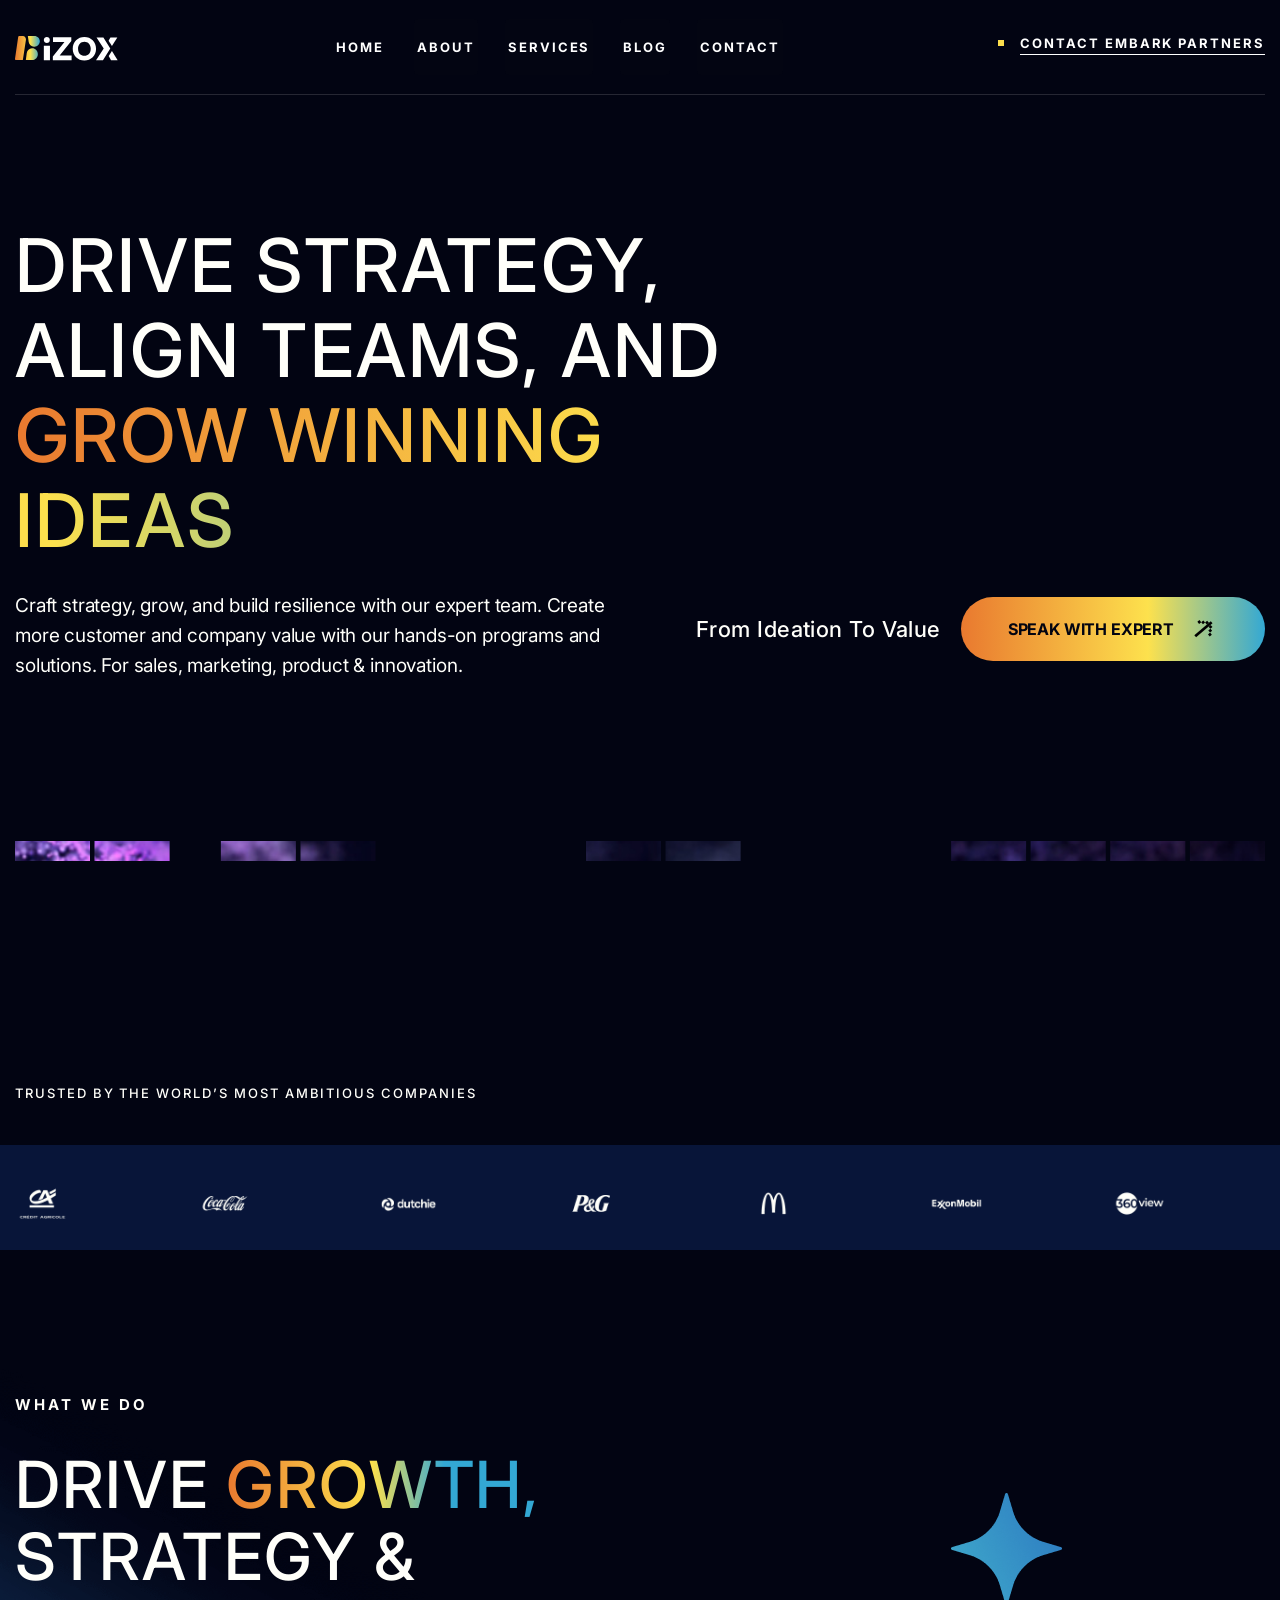
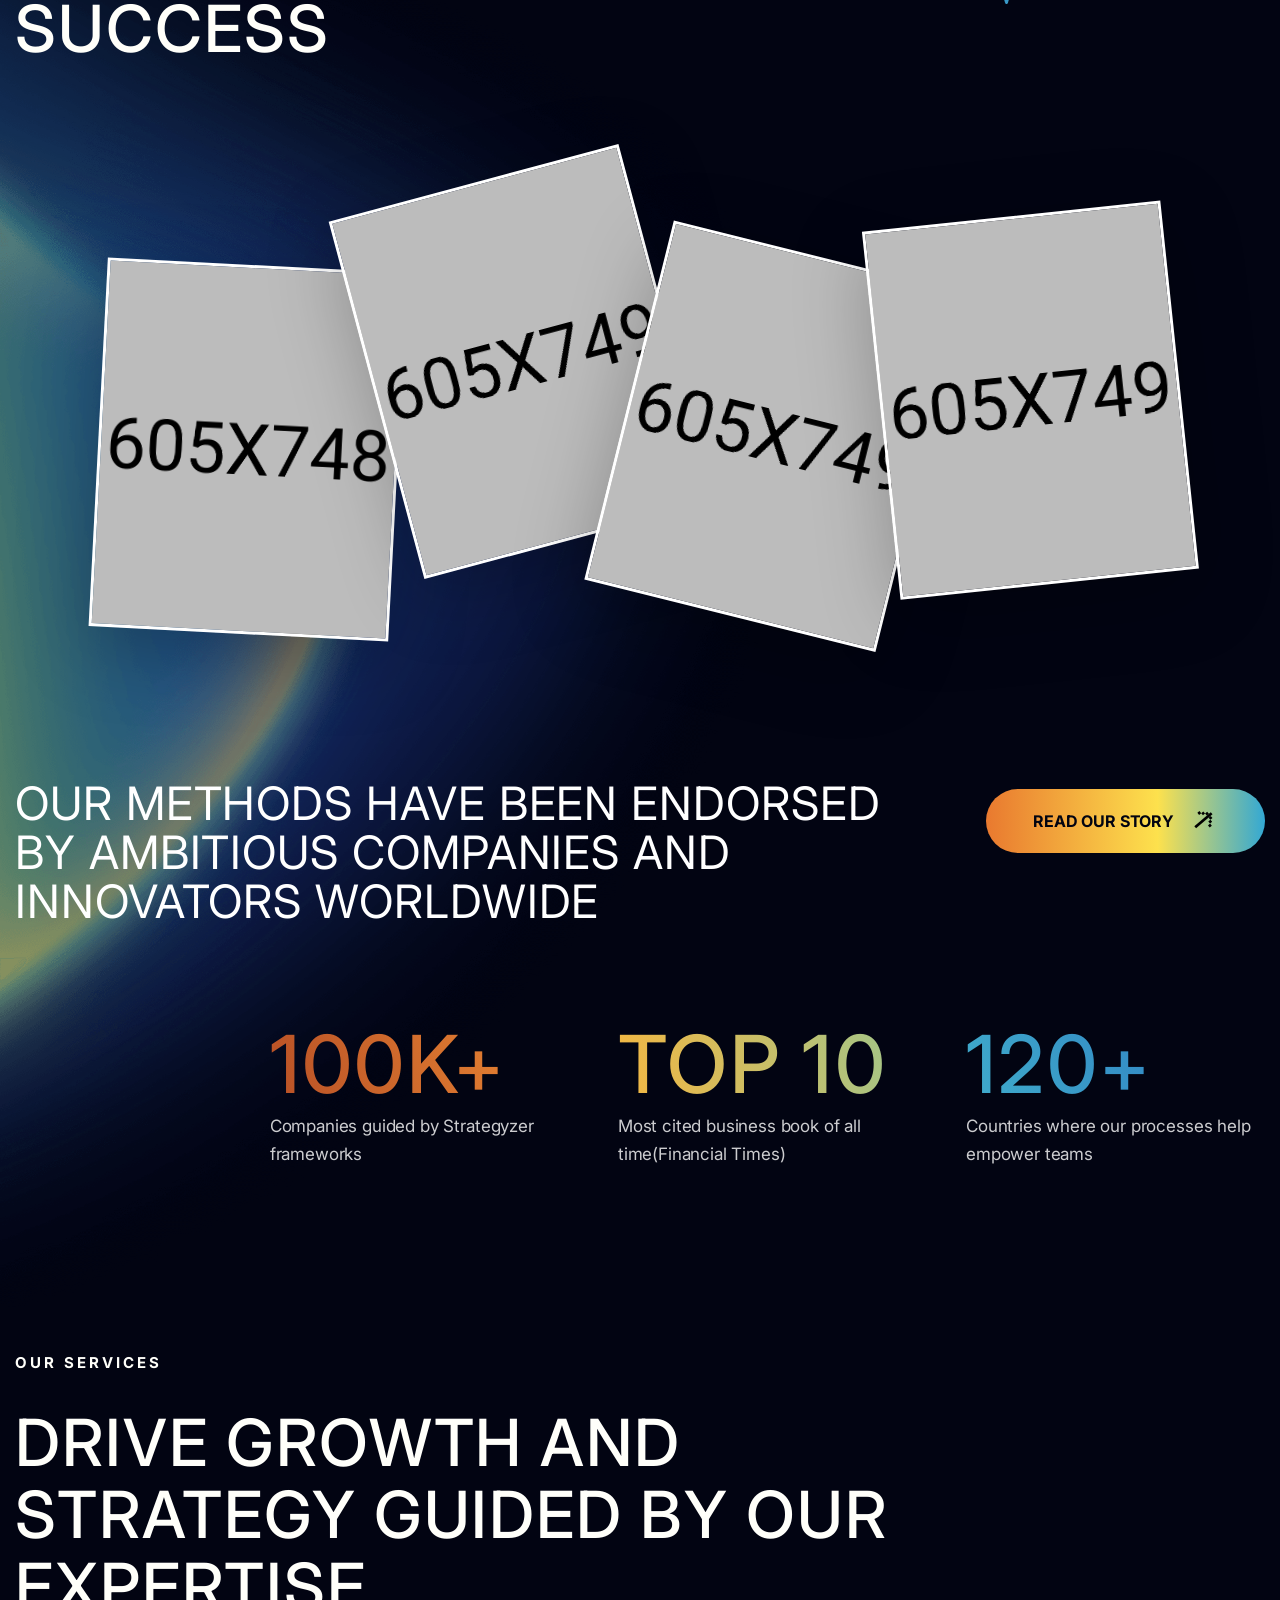
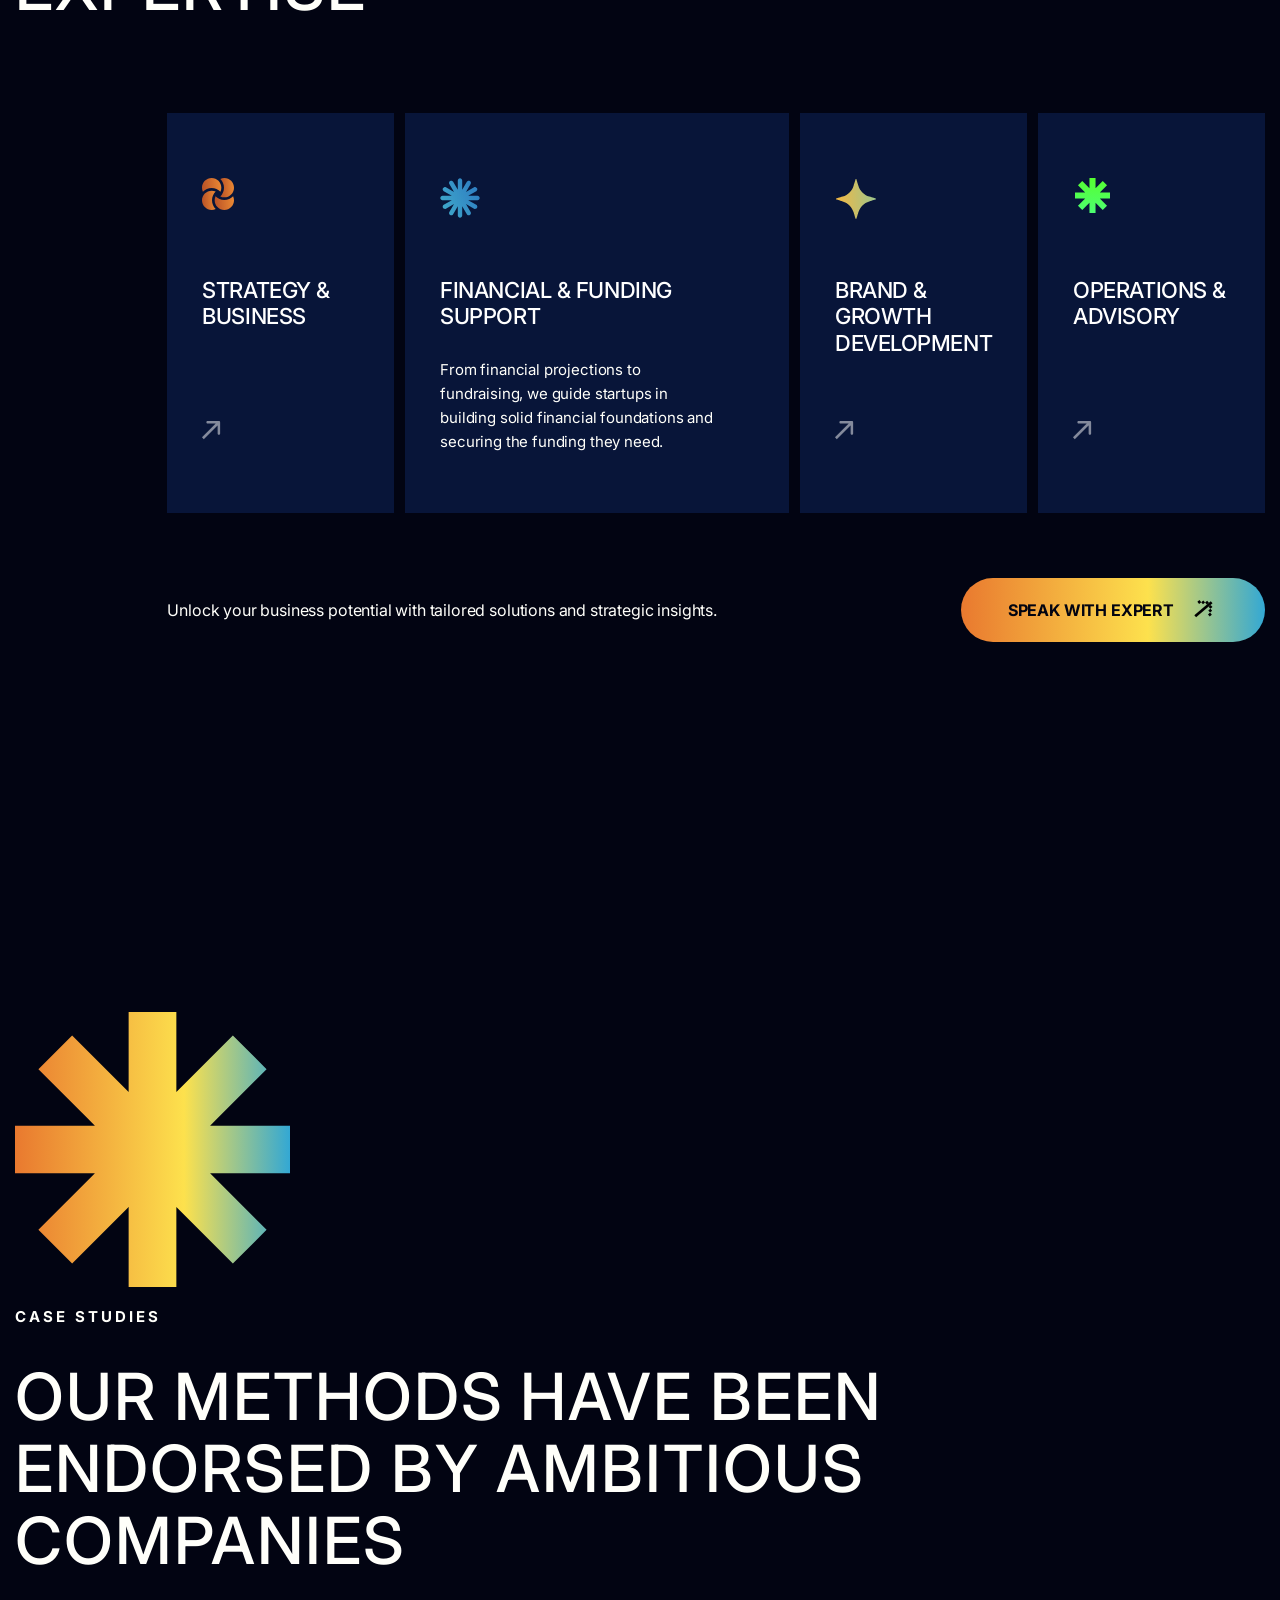
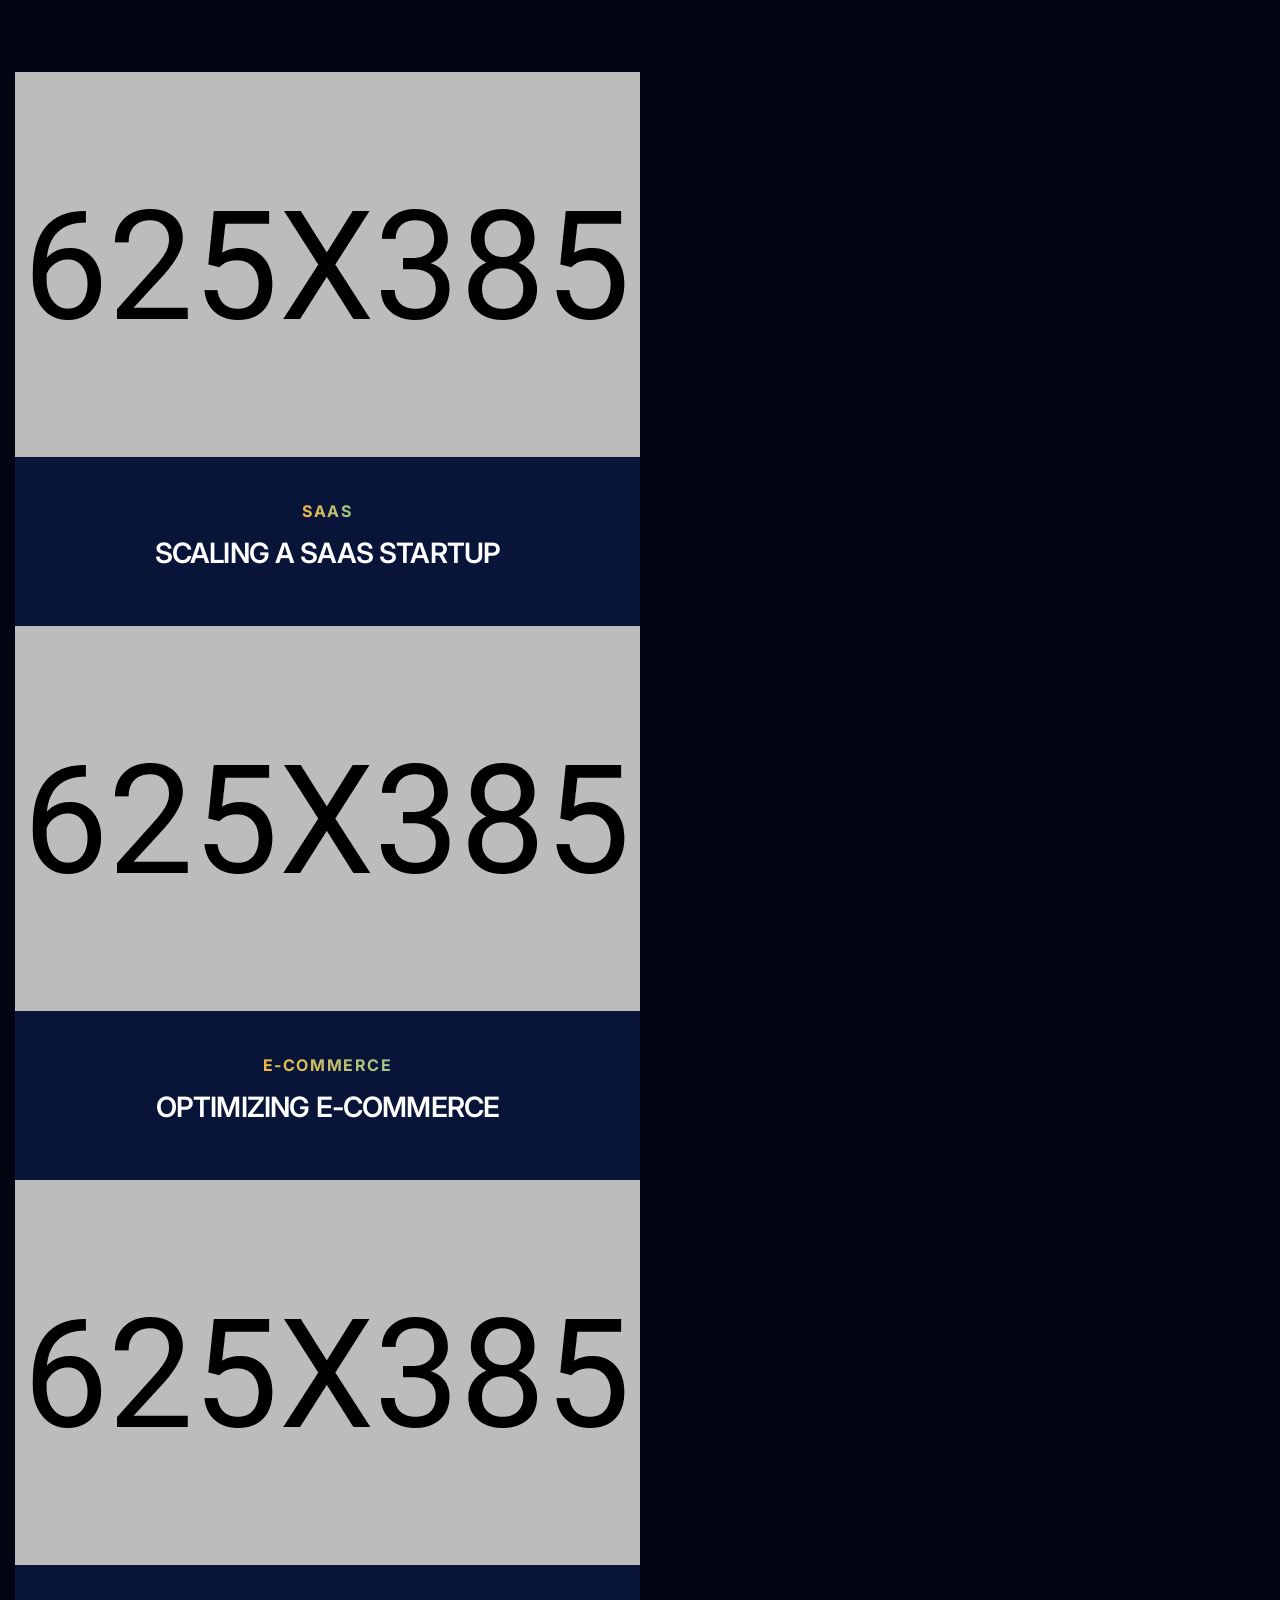
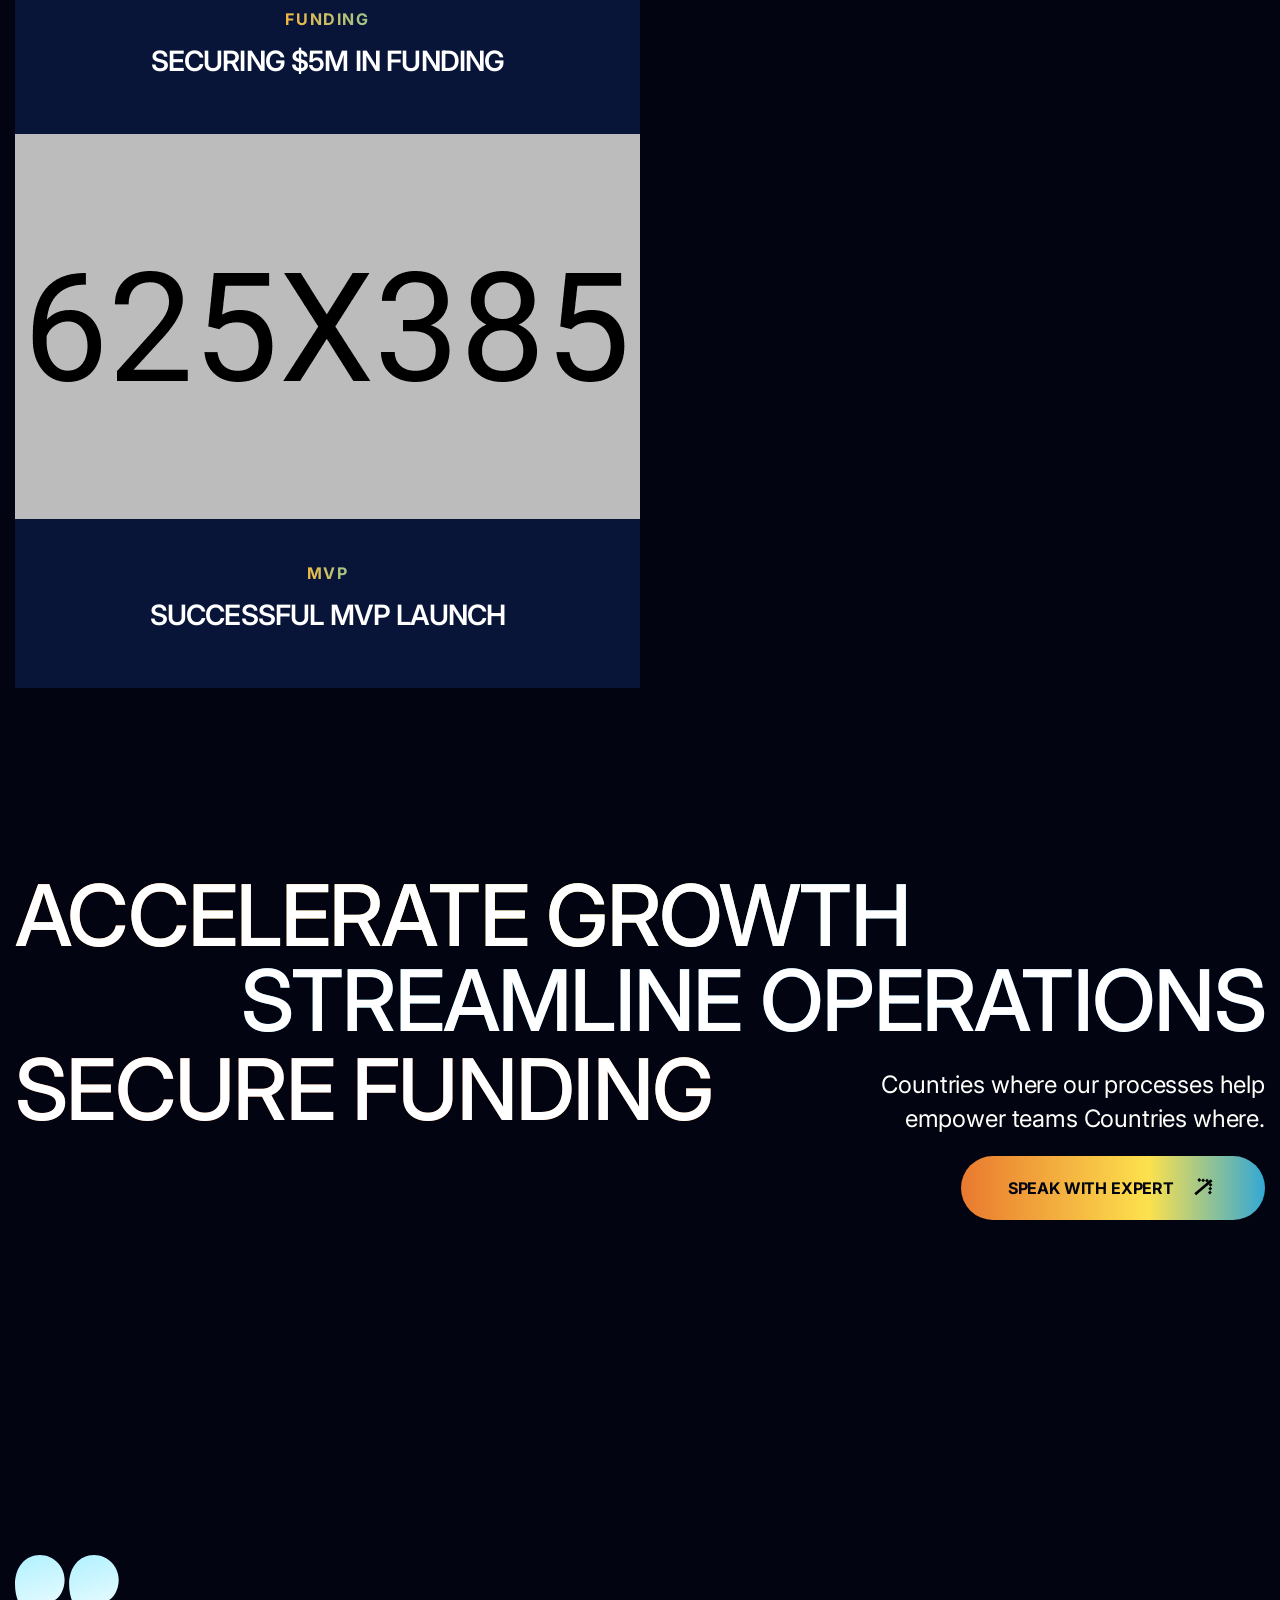
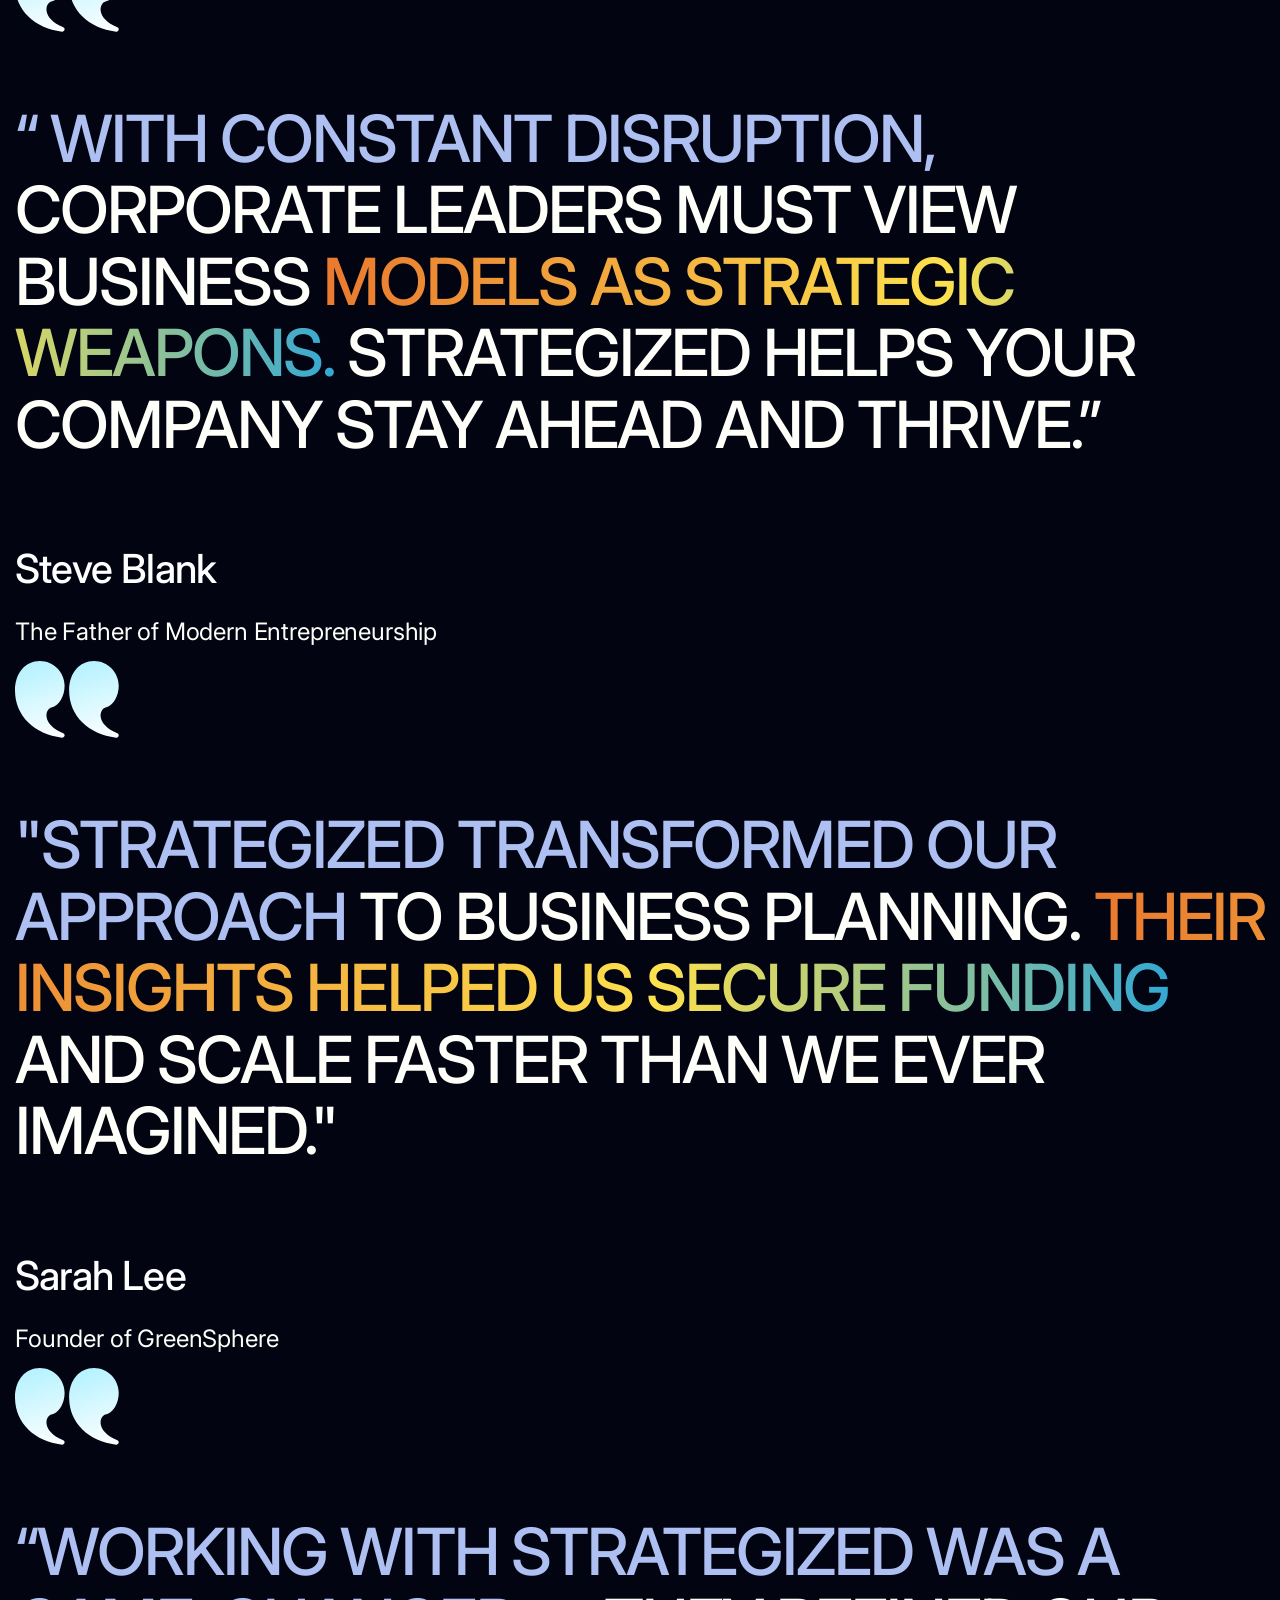
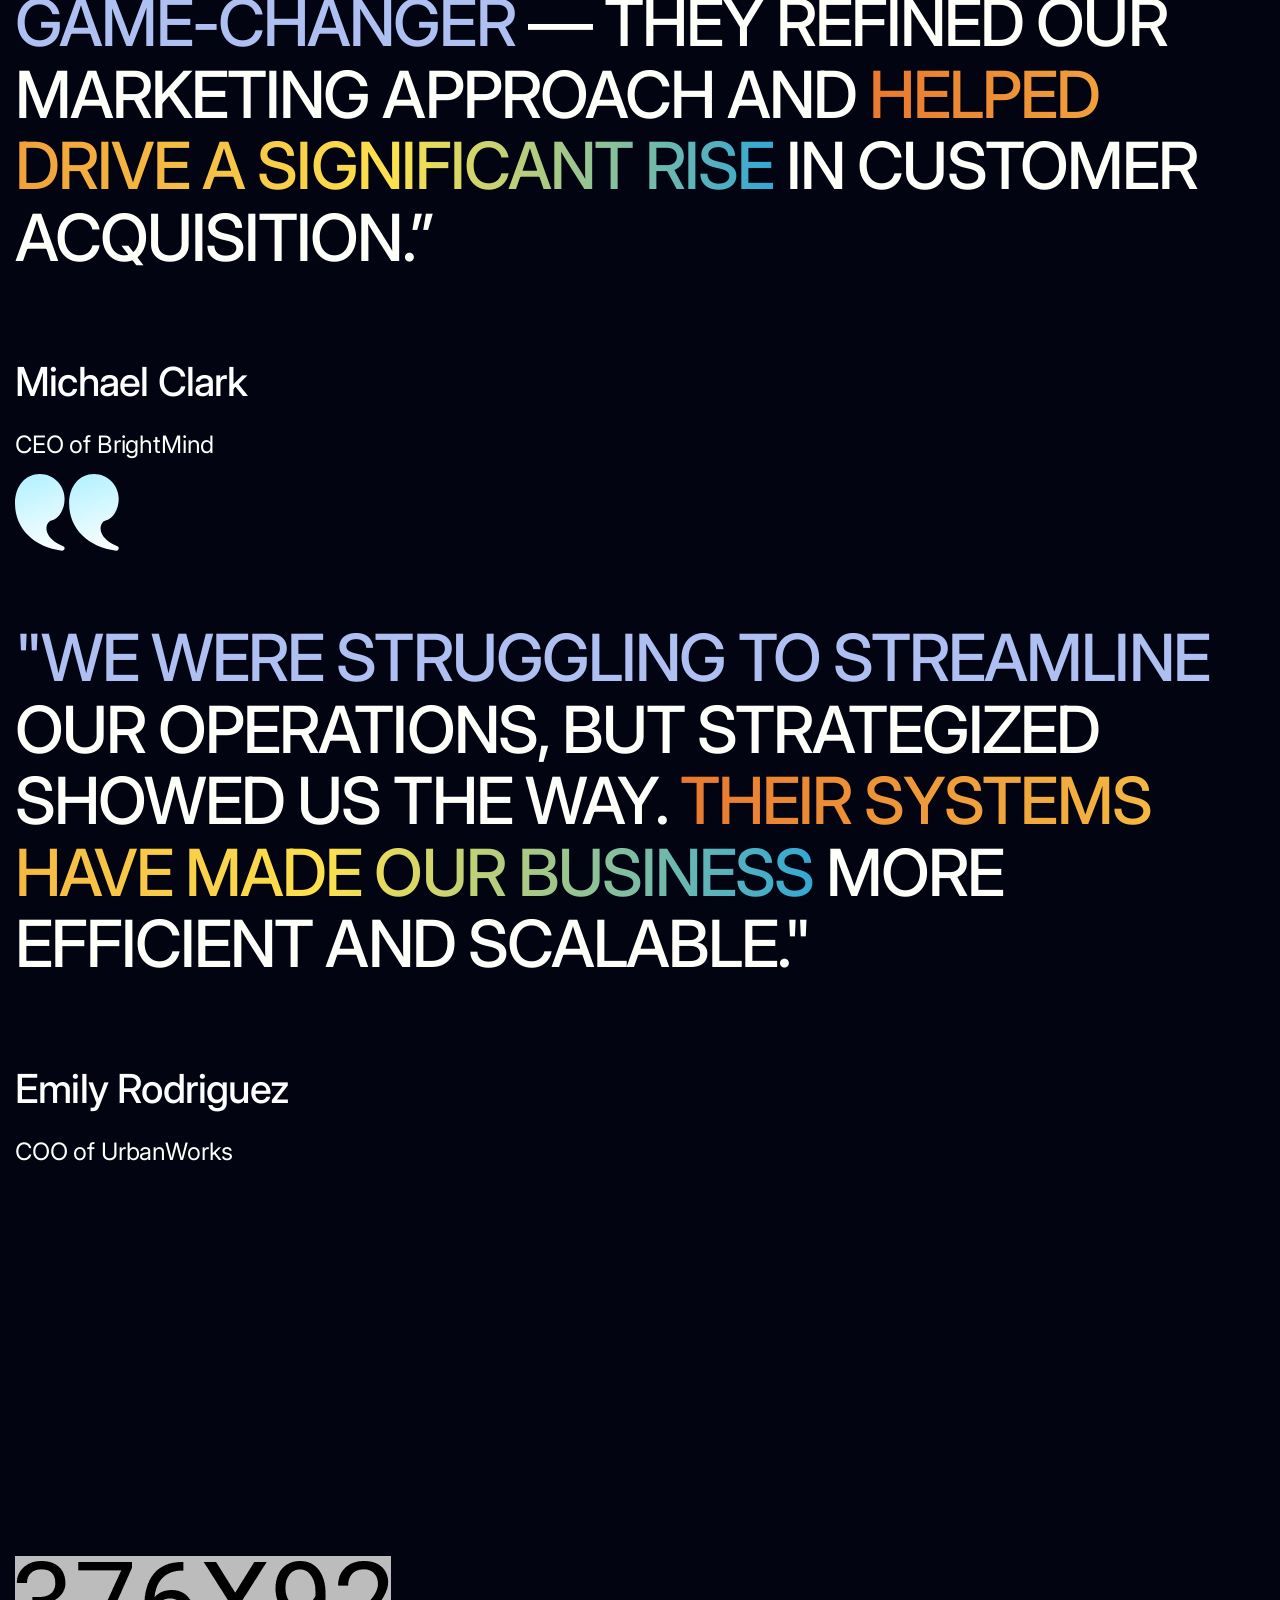
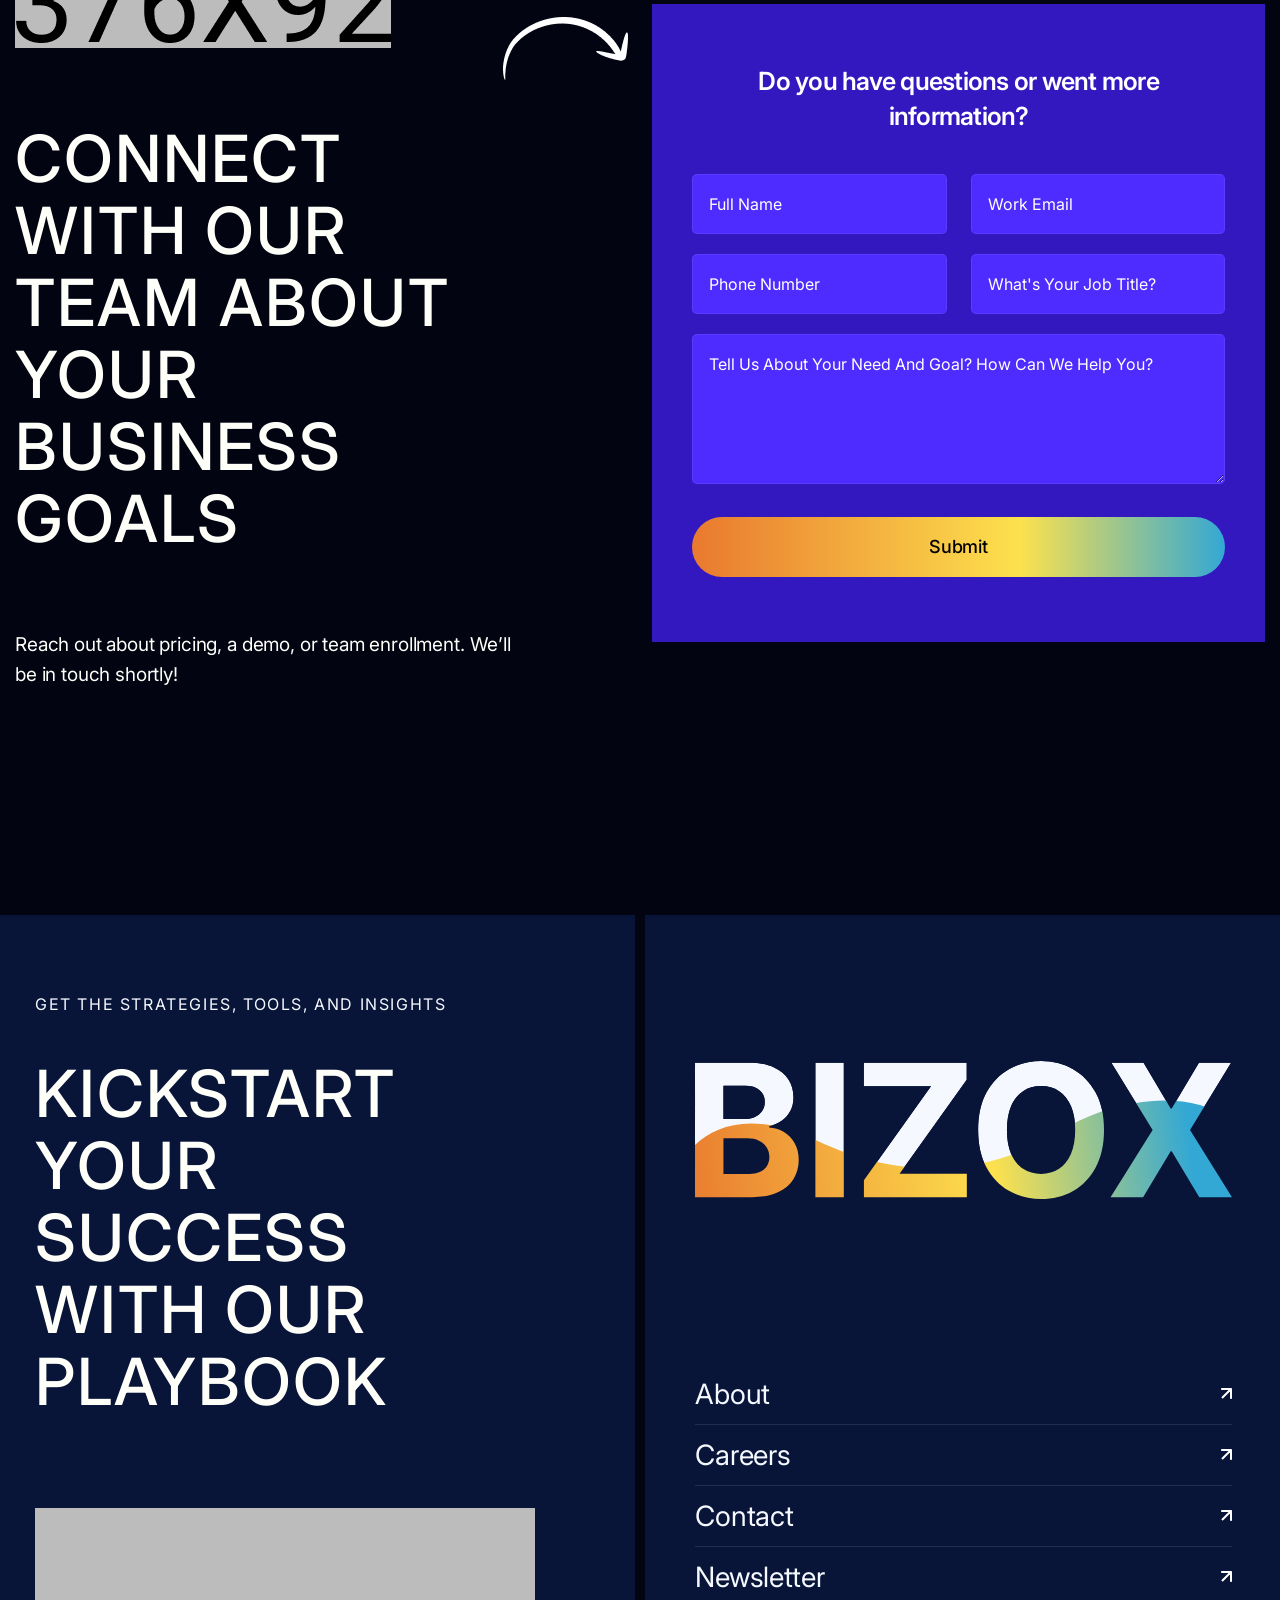
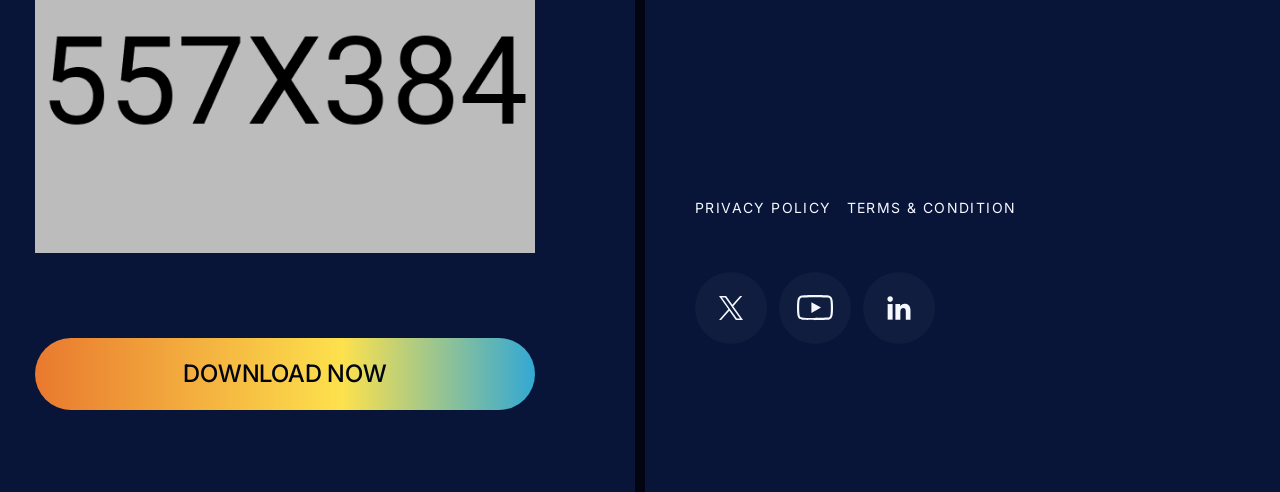
==== commit 30585d08: "Standardize primary menu active state across pages" ====
--- a/index.html
+++ b/index.html
@@ -63,7 +63,7 @@
                         <nav class="main-menu collapse navbar-collapse">
                             
                                 <ul>
-                                    <li><a href="index.html"><span>Home</span></a></li>
+                                    <li class="active"><a href="index.html"><span>Home</span></a></li>
                                     <li><a href="about.html"><span>About</span></a></li>
                                     <li><a href="service.html"><span>Services</span></a></li>
                                     <li><a href="blog.html"><span>Blog</span></a></li>
@@ -97,7 +97,7 @@
                             <nav class="xb-header-nav">
                                 
                                 <ul class="xb-menu-primary clearfix">
-                                    <li><a href="index.html"><span>Home</span></a></li>
+                                    <li class="active"><a href="index.html"><span>Home</span></a></li>
                                     <li><a href="about.html"><span>About</span></a></li>
                                     <li><a href="service.html"><span>Services</span></a></li>
                                     <li><a href="blog.html"><span>Blog</span></a></li>
--- a/assets/css/odometer.css
+++ b/assets/css/odometer.css
@@ -0,0 +1,113 @@
+.xbo.xbo-auto-theme,
+.xbo.xbo-theme-default {
+	display: inline-block;
+	vertical-align: middle;
+	*vertical-align: auto;
+	*zoom: 1;
+	*display: inline;
+	position: relative;
+}
+.xbo.xbo-auto-theme .xbo-digit,
+.xbo.xbo-theme-default .xbo-digit {
+	display: inline-block;
+	vertical-align: middle;
+	*vertical-align: auto;
+	*zoom: 1;
+	*display: inline;
+	position: relative;
+}
+.xbo.xbo-auto-theme .xbo-digit .xbo-digit-spacer,
+.xbo.xbo-theme-default .xbo-digit .xbo-digit-spacer {
+	display: inline-block;
+	vertical-align: middle;
+	*vertical-align: auto;
+	*zoom: 1;
+	*display: inline;
+	visibility: hidden;
+}
+.xbo.xbo-auto-theme .xbo-digit .xbo-digit-inner,
+.xbo.xbo-theme-default .xbo-digit .xbo-digit-inner {
+	text-align: left;
+	display: block;
+	position: absolute;
+	top: 0;
+	left: 0;
+	right: 0;
+	bottom: 0;
+	overflow: hidden;
+}
+.xbo.xbo-auto-theme .xbo-digit .xbo-ribbon,
+.xbo.xbo-theme-default .xbo-digit .xbo-ribbon {
+	display: block;
+}
+.xbo.xbo-auto-theme .xbo-digit .xbo-ribbon-inner,
+.xbo.xbo-theme-default .xbo-digit .xbo-ribbon-inner {
+	display: block;
+	backface-visibility: hidden;
+	-webkit-backface-visibility: hidden;
+}
+.xbo.xbo-auto-theme .xbo-digit .xbo-value,
+.xbo.xbo-theme-default .xbo-digit .xbo-value {
+	display: block;
+	transform: translateZ(0);
+	-webkit-transform: translateZ(0);
+}
+.xbo.xbo-auto-theme
+	.xbo-digit
+	.xbo-value.xbo-last-value,
+.xbo.xbo-theme-default
+	.xbo-digit
+	.xbo-value.xbo-last-value {
+	position: absolute;
+}
+.xbo.xbo-auto-theme.xbo-animating-up .xbo-ribbon-inner,
+.xbo.xbo-theme-default.xbo-animating-up .xbo-ribbon-inner {
+	-webkit-transition: -webkit-transform 2s;
+	-moz-transition: -moz-transform 2s;
+	-ms-transition: -ms-transform 2s;
+	-o-transition: -o-transform 2s;
+	transition: transform 2s;
+}
+.xbo.xbo-auto-theme.xbo-animating-up.xbo-animating
+	.xbo-ribbon-inner,
+.xbo.xbo-theme-default.xbo-animating-up.xbo-animating
+	.xbo-ribbon-inner {
+	-webkit-transform: translateY(-100%);
+	-moz-transform: translateY(-100%);
+	-ms-transform: translateY(-100%);
+	-o-transform: translateY(-100%);
+	transform: translateY(-100%);
+}
+.xbo.xbo-auto-theme.xbo-animating-down .xbo-ribbon-inner,
+.xbo.xbo-theme-default.xbo-animating-down
+	.xbo-ribbon-inner {
+	-webkit-transform: translateY(-100%);
+	-moz-transform: translateY(-100%);
+	-ms-transform: translateY(-100%);
+	-o-transform: translateY(-100%);
+	transform: translateY(-100%);
+}
+.xbo.xbo-auto-theme.xbo-animating-down.xbo-animating
+	.xbo-ribbon-inner,
+.xbo.xbo-theme-default.xbo-animating-down.xbo-animating
+	.xbo-ribbon-inner {
+	-webkit-transition: -webkit-transform 2s;
+	-moz-transition: -moz-transform 2s;
+	-ms-transition: -ms-transform 2s;
+	-o-transition: -o-transform 2s;
+	transition: transform 2s;
+	-webkit-transform: translateY(0);
+	-moz-transform: translateY(0);
+	-ms-transform: translateY(0);
+	-o-transform: translateY(0);
+	transform: translateY(0);
+}
+
+.xbo.xbo-auto-theme,
+.xbo.xbo-theme-default {
+	line-height: 1.1em;
+}
+.xbo.xbo-auto-theme .xbo-value,
+.xbo.xbo-theme-default .xbo-value {
+	text-align: center;
+}
--- a/assets/css/nice-select.css
+++ b/assets/css/nice-select.css
@@ -0,0 +1,139 @@
+.nice-select {
+    -webkit-tap-highlight-color: transparent;
+    background-color: #fff;
+    border-radius: 5px;
+    border: solid 1px #e8e8e8;
+    box-sizing: border-box;
+    clear: both;
+    cursor: pointer;
+    display: block;
+    float: left;
+    font-family: inherit;
+    font-size: 14px;
+    font-weight: normal;
+    height: 42px;
+    line-height: 40px;
+    outline: none;
+    padding-left: 18px;
+    padding-right: 30px;
+    position: relative;
+    text-align: left !important;
+    -webkit-transition: all 0.2s ease-in-out;
+    transition: all 0.2s ease-in-out;
+    -webkit-user-select: none;
+       -moz-user-select: none;
+        -ms-user-select: none;
+            user-select: none;
+    white-space: nowrap;
+    width: auto; }
+    .nice-select:hover {
+      border-color: #dbdbdb; }
+    .nice-select:active, .nice-select.open, .nice-select:focus {
+      border-color: #999; }
+    .nice-select:after {
+      border-bottom: 2px solid #999;
+      border-right: 2px solid #999;
+      content: '';
+      display: block;
+      height: 5px;
+      margin-top: -4px;
+      pointer-events: none;
+      position: absolute;
+      right: 12px;
+      top: 50%;
+      -webkit-transform-origin: 66% 66%;
+          -ms-transform-origin: 66% 66%;
+              transform-origin: 66% 66%;
+      -webkit-transform: rotate(45deg);
+          -ms-transform: rotate(45deg);
+              transform: rotate(45deg);
+      -webkit-transition: all 0.15s ease-in-out;
+      transition: all 0.15s ease-in-out;
+      width: 5px; }
+    .nice-select.open:after {
+      -webkit-transform: rotate(-135deg);
+          -ms-transform: rotate(-135deg);
+              transform: rotate(-135deg); }
+    .nice-select.open .list {
+      opacity: 1;
+      pointer-events: auto;
+      -webkit-transform: scale(1) translateY(0);
+          -ms-transform: scale(1) translateY(0);
+              transform: scale(1) translateY(0); }
+    .nice-select.disabled {
+      border-color: #ededed;
+      color: #999;
+      pointer-events: none; }
+      .nice-select.disabled:after {
+        border-color: #cccccc; }
+    .nice-select.wide {
+      width: 100%; }
+      .nice-select.wide .list {
+        left: 0 !important;
+        right: 0 !important; }
+    .nice-select.right {
+      float: right; }
+      .nice-select.right .list {
+        left: auto;
+        right: 0; }
+    .nice-select.small {
+      font-size: 12px;
+      height: 36px;
+      line-height: 34px; }
+      .nice-select.small:after {
+        height: 4px;
+        width: 4px; }
+      .nice-select.small .option {
+        line-height: 34px;
+        min-height: 34px; }
+    .nice-select .list {
+      background-color: #fff;
+      border-radius: 5px;
+      box-shadow: 0 0 0 1px rgba(68, 68, 68, 0.11);
+      box-sizing: border-box;
+      margin-top: 4px;
+      opacity: 0;
+      overflow: hidden;
+      padding: 0;
+      pointer-events: none;
+      position: absolute;
+      top: 100%;
+      left: 0;
+      -webkit-transform-origin: 50% 0;
+          -ms-transform-origin: 50% 0;
+              transform-origin: 50% 0;
+      -webkit-transform: scale(0.75) translateY(-21px);
+          -ms-transform: scale(0.75) translateY(-21px);
+              transform: scale(0.75) translateY(-21px);
+      -webkit-transition: all 0.2s cubic-bezier(0.5, 0, 0, 1.25), opacity 0.15s ease-out;
+      transition: all 0.2s cubic-bezier(0.5, 0, 0, 1.25), opacity 0.15s ease-out;
+      z-index: 9; }
+      .nice-select .list:hover .option:not(:hover) {
+        background-color: transparent !important; }
+    .nice-select .option {
+      cursor: pointer;
+      font-weight: 400;
+      line-height: 40px;
+      list-style: none;
+      min-height: 40px;
+      outline: none;
+      padding-left: 18px;
+      padding-right: 29px;
+      text-align: left;
+      -webkit-transition: all 0.2s;
+      transition: all 0.2s; }
+      .nice-select .option:hover, .nice-select .option.focus, .nice-select .option.selected.focus {
+        background-color: #f6f6f6; }
+      .nice-select .option.selected {
+        font-weight: bold; }
+      .nice-select .option.disabled {
+        background-color: transparent;
+        color: #999;
+        cursor: default; }
+  
+  .no-csspointerevents .nice-select .list {
+    display: none; }
+  
+  .no-csspointerevents .nice-select.open .list {
+    display: block; }
+  
--- a/assets/css/custom-fonts.css
+++ b/assets/css/custom-fonts.css
@@ -0,0 +1,28 @@
+@font-face {
+    font-family: 'HelveticaNeue';
+    src: url('../fonts/HelveticaNeueBlack.woff2') format('woff2'),
+    url('../fonts/HelveticaNeueBlack.woff') format('woff');
+    font-weight: 900;
+    font-style: normal;
+}
+@font-face {
+    font-family: 'HelveticaNeue';
+    src: url('../fonts/HelveticaNeueBold.woff2') format('woff2'),
+    url('../fonts/HelveticaNeueBold.woff') format('woff');
+    font-weight: 700;
+    font-style: normal;
+}
+@font-face {
+    font-family: 'HelveticaNeue';
+    src: url('../fonts/HelveticaNeueMedium.woff2') format('woff2'),
+    url('../fonts/HelveticaNeueMedium.woff') format('woff');
+    font-weight: 500;
+    font-style: normal;
+}
+@font-face {
+    font-family: 'HelveticaNeue';
+    src: url('../fonts/HelveticaNeueRegular.woff2') format('woff2'),
+    url('../fonts/HelveticaNeueRegular.woff') format('woff');
+    font-weight: 400;
+    font-style: normal;
+}
--- a/assets/css/main.css
+++ b/assets/css/main.css
@@ -0,0 +1,13826 @@
+/*-----------------------------------------------------------------------------------
+
+    Project Name: Bizox - Business Consulting HTML Template
+    Author: XpressBuddy -->> (https://themeforest.net/user/xpressbuddy)
+    Support: support@xpressbuddy.com
+    Description: Bizox - Business Consulting HTML Template
+    Developer: Mohammad Wasim Mia -> contact@xpressbuddy.com
+    Version: 1.0
+
+-----------------------------------------------------------------------------------
+
+    CSS INDEX
+    ==================
+    
+	01. Theme default CSS
+    02. header
+    03. global
+    04. hero
+    05. feature
+    06. about
+    07. service
+    08. team
+    09. testimonial
+    10. contact
+    11. blog
+    12. bramd
+    13. pricing
+    14. project
+    15. cta
+    16. funfact
+    17. marquee
+    18. process
+    19. banner
+    20. portfolio
+    21. accordion
+    22. mission
+    23. career
+    24. shop
+    25. breadcrumb
+    26. sidebar
+    27. backtotop
+    28. sec-title
+    29. search
+    30. mobile-menu
+    31. 404
+    32. preloader
+    
+
+-----------------------------------------------------------------------------------*/
+@import url("https://fonts.googleapis.com/css2?family=Inter:ital,opsz,wght@0,14..32,100..900;1,14..32,100..900&display=swap");
+:root {
+  --font-body: "Inter", sans-serif;
+  --font-heading: 'HelveticaNeue';
+  --color-primary: #8348ff;
+  --color-secondary: #191B21;
+  --color-heading: #191B21;
+  --color-default: #515053;
+  --color-white: #fff;
+  --color-black: #000;
+  --color-body: #fff;
+  --easing: cubic-bezier(0.67, 0.04, 0.3, 0.91); }
+
+.start_Up_consulting {
+  --font-heading: "Inter", sans-serif;
+  --color-heading: #fff;
+  --color-body: #020412;
+  --color-default: #fffffa; }
+
+/* reset css start */
+:root {
+  scroll-behavior: auto; }
+
+html {
+  scroll-behavior: smooth; }
+
+body {
+  padding: 0;
+  margin: 0;
+  font-size: 16px;
+  font-weight: 400;
+  line-height: 28px;
+  letter-spacing: -0.01em;
+  position: relative;
+  word-wrap: break-word;
+  color: var(--color-default);
+  font-family: var(--font-body);
+  background-color: var(--color-body); }
+
+img {
+  max-width: 100%;
+  height: auto; }
+
+ul {
+  margin: 0px;
+  padding: 0px; }
+
+button {
+  cursor: pointer; }
+
+*:focus {
+  outline: none; }
+
+button {
+  border: none;
+  -webkit-transition: 0.3s;
+  -o-transition: 0.3s;
+  transition: 0.3s; }
+
+button:focus {
+  outline: none; }
+
+a {
+  text-decoration: none;
+  -webkit-transition: 0.3s;
+  -o-transition: 0.3s;
+  transition: 0.3s; }
+  a:hover {
+    color: inherit; }
+
+select {
+  height: 55px;
+  -webkit-appearance: none;
+  -moz-appearance: none;
+  appearance: none;
+  background-image: url(../img/icon/select-arrow.png);
+  background-position: calc(100% - 10px) 50%;
+  background-repeat: no-repeat;
+  padding-right: 20px;
+  background-color: transparent;
+  border: 0; }
+
+input[type="text"], input[type="password"], input[type="email"], input[type="tel"], form select, textarea {
+  width: 100%;
+  height: 75px;
+  border-radius: 0;
+  background-color: #F3F4F5;
+  padding: 10px 20px;
+  border: 0;
+  -webkit-transition: 0.3s;
+  -o-transition: 0.3s;
+  transition: 0.3s;
+  color: var(--color-black);
+  font-weight: 500; }
+  input[type="text"]::-webkit-input-placeholder, input[type="password"]::-webkit-input-placeholder, input[type="email"]::-webkit-input-placeholder, input[type="tel"]::-webkit-input-placeholder, form select::-webkit-input-placeholder, textarea::-webkit-input-placeholder {
+    color: #888686;
+    opacity: 1; }
+  input[type="text"]::-moz-placeholder, input[type="password"]::-moz-placeholder, input[type="email"]::-moz-placeholder, input[type="tel"]::-moz-placeholder, form select::-moz-placeholder, textarea::-moz-placeholder {
+    color: #888686;
+    opacity: 1; }
+  input[type="text"]:-ms-input-placeholder, input[type="password"]:-ms-input-placeholder, input[type="email"]:-ms-input-placeholder, input[type="tel"]:-ms-input-placeholder, form select:-ms-input-placeholder, textarea:-ms-input-placeholder {
+    color: #888686;
+    opacity: 1; }
+  input[type="text"]:-moz-placeholder, input[type="password"]:-moz-placeholder, input[type="email"]:-moz-placeholder, input[type="tel"]:-moz-placeholder, form select:-moz-placeholder, textarea:-moz-placeholder {
+    color: #888686;
+    opacity: 1; }
+
+textarea {
+  height: 100px; }
+
+button {
+  border: 0; }
+
+table {
+  width: 100%; }
+
+p, li, span {
+  margin-bottom: 0; }
+
+/* reset css end */
+/* global css start */
+.nice-select {
+  background-color: transparent;
+  height: 60px;
+  line-height: 59px;
+  min-height: 60px;
+  padding: 0 20px;
+  width: 100%;
+  padding: 0 46px;
+  margin-bottom: 20px;
+  background-color: #F3F4F5;
+  border: 0;
+  font-size: 16px; }
+  .nice-select::after {
+    border-bottom: 1.9px solid #4C6A6D;
+    border-right: 1.9px solid #4C6A6D;
+    height: 6px;
+    right: 20px;
+    width: 6px; }
+  .nice-select .option {
+    line-height: 38px;
+    min-height: 38px; }
+  .nice-select .option:hover,
+  .nice-select .option.focus,
+  .nice-select .option.selected.focus {
+    background-color: rgba(11, 20, 34, 0.04); }
+  .nice-select .list {
+    width: 100%;
+    margin-top: 0;
+    padding: 12px 18px;
+    border-radius: 0 0 5px 5px;
+    -webkit-transform: scale(1) translateY(30px);
+    -ms-transform: scale(1) translateY(30px);
+    transform: scale(1) translateY(30px);
+    -webkit-transition: all 0.25s cubic-bezier(0.645, 0.045, 0.355, 1);
+    -khtml-transition: all 0.25s cubic-bezier(0.645, 0.045, 0.355, 1);
+    -moz-transition: all 0.25s cubic-bezier(0.645, 0.045, 0.355, 1);
+    -ms-transition: all 0.25s cubic-bezier(0.645, 0.045, 0.355, 1);
+    -o-transition: all 0.25s cubic-bezier(0.645, 0.045, 0.355, 1);
+    transition: all 0.25s cubic-bezier(0.645, 0.045, 0.355, 1); }
+    .nice-select .list li {
+      margin-right: 0 !important;
+      border-radius: 5px;
+      -webkit-border-radius: 5px;
+      -moz-border-radius: 5px;
+      -ms-border-radius: 5px;
+      -o-border-radius: 5px; }
+      .nice-select .list li:hover {
+        color: var(--color-heading);
+        background-color: rgba(11, 20, 34, 0.04); }
+    .nice-select .list .option {
+      color: var(--color-dark);
+      font-weight: 500; }
+      .nice-select .list .option.selected {
+        font-weight: 500; }
+      .nice-select .list .option.selected, .nice-select .list .option:hover {
+        border: none !important; }
+
+/* global css end */
+.body_wrap {
+  position: relative; }
+
+.bg_img {
+  background-position: center center;
+  background-size: cover;
+  background-repeat: no-repeat;
+  width: 100%;
+  height: 100%; }
+
+.gardiant-bg {
+  background: linear-gradient(181deg, #260f8f 0%, #00b8ff 100%); }
+
+.dark-bg {
+  background: radial-gradient(70.71% 70.71% at 50% 50%, #edf3fa 0%, #c6d2e0 100%); }
+
+.pt-295 {
+  padding-top: 295px; }
+
+.color-heading {
+  color: #0e052c !important; }
+
+.white-bg {
+  background: var(--color-white); }
+
+.black-bg {
+  background: var(--color-black); }
+
+.clr-white {
+  color: var(--color-white) !important; }
+
+.clr-black {
+  color: var(--color-black); }
+
+.pos-rel {
+  position: relative; }
+
+.pos-absolute {
+  position: absolute; }
+
+.f-right {
+  float: right; }
+
+.mb-5 {
+  margin-bottom: 5px !important; }
+
+.mt-5 {
+  margin-top: 5px !important; }
+
+.mlr-185 {
+  margin-right: 185px;
+  margin-left: 185px; }
+  @media only screen and (min-width: 1200px) and (max-width: 1500px) {
+    .mlr-185 {
+      margin-left: 60px;
+      margin-right: 60px; } }
+  @media (max-width: 1199px) {
+    .mlr-185 {
+      margin-left: 60px;
+      margin-right: 60px; } }
+  @media (max-width: 991px) {
+    .mlr-185 {
+      margin-left: 30px;
+      margin-right: 30px; } }
+
+.border-effect a, .border-effect-2 a {
+  display: inline !important;
+  width: 100%;
+  background-repeat: no-repeat;
+  background-position-y: -2px;
+  background-image: linear-gradient(transparent calc(100% - 2px), currentColor 1px);
+  -webkit-transition: 0.6s cubic-bezier(0.215, 0.61, 0.355, 1);
+  -o-transition: 0.6s cubic-bezier(0.215, 0.61, 0.355, 1);
+  transition: 0.6s cubic-bezier(0.215, 0.61, 0.355, 1);
+  background-size: 0 100%;
+  -webkit-backface-visibility: hidden;
+  backface-visibility: hidden; }
+  .border-effect a:hover, .border-effect-2 a:hover {
+    background-size: 100% 100%;
+    color: inherit; }
+
+.border-effect-2 a {
+  background-image: linear-gradient(transparent calc(100% - 1px), currentColor 1px); }
+
+.btn-video {
+  width: 100px;
+  height: 100px;
+  z-index: 2;
+  border-radius: 50%;
+  -webkit-border-radius: 50%;
+  -moz-border-radius: 50%;
+  -ms-border-radius: 50%;
+  -o-border-radius: 50%;
+  display: flex;
+  align-items: center;
+  justify-content: center;
+  font-size: 22px;
+  color: #011689;
+  position: relative;
+  background-color: rgba(255, 255, 255, 0.2); }
+  @media (max-width: 767px) {
+    .btn-video {
+      width: 60px;
+      height: 60px;
+      font-size: 18px; } }
+  .btn-video:hover {
+    color: var(--color-primary); }
+  .btn-video::before {
+    content: "";
+    position: absolute;
+    left: 0;
+    top: 0;
+    display: block;
+    width: 100%;
+    height: 100%;
+    border-radius: 50%;
+    -webkit-border-radius: 50%;
+    -moz-border-radius: 50%;
+    -ms-border-radius: 50%;
+    -o-border-radius: 50%;
+    background-color: var(--color-white);
+    animation: push-scale 1500ms ease-out infinite;
+    -webkit-animation: push-scale 1500ms ease-out infinite;
+    z-index: -2; }
+
+.btn-video-center {
+  position: absolute;
+  top: 50%;
+  left: 50%;
+  -webkit-transform: translate(-50%, -50%);
+  -ms-transform: translate(-50%, -50%);
+  transform: translate(-50%, -50%); }
+
+.border_effect a {
+  display: inline !important;
+  width: 100%;
+  background-repeat: no-repeat;
+  background-position-y: -2px;
+  background-image: linear-gradient(transparent calc(100% - 2px), currentColor 1px);
+  transition: 0.6s cubic-bezier(0.215, 0.61, 0.355, 1);
+  background-size: 0 100%;
+  -webkit-backface-visibility: hidden;
+  backface-visibility: hidden; }
+  .border_effect a:hover {
+    background-size: 100% 100%;
+    color: inherit; }
+
+@media (max-width: 991px) {
+  .tx-col-md-6 {
+    width: 50%; } }
+@media (max-width: 767px) {
+  .tx-col-md-6 {
+    width: 100%; } }
+
+.xb-close {
+  background: rgba(0, 0, 0, 0.04);
+  border: 9px solid transparent;
+  color: #777;
+  width: 36px;
+  height: 36px;
+  display: inline-flex;
+  justify-content: center;
+  align-items: center;
+  cursor: pointer;
+  position: relative; }
+  .xb-close::before, .xb-close::after {
+    content: '';
+    position: absolute;
+    height: 2px;
+    width: 100%;
+    top: 50%;
+    left: 0;
+    margin-top: -1px;
+    transform-origin: 50% 50%;
+    -webkit-transition: all 0.25s cubic-bezier(0.645, 0.045, 0.355, 1);
+    -khtml-transition: all 0.25s cubic-bezier(0.645, 0.045, 0.355, 1);
+    -moz-transition: all 0.25s cubic-bezier(0.645, 0.045, 0.355, 1);
+    -ms-transition: all 0.25s cubic-bezier(0.645, 0.045, 0.355, 1);
+    -o-transition: all 0.25s cubic-bezier(0.645, 0.045, 0.355, 1);
+    transition: all 0.25s cubic-bezier(0.645, 0.045, 0.355, 1);
+    background-color: #1b1b1b; }
+  .xb-close::before {
+    -webkit-transform: rotate(45deg);
+    -khtml-transform: rotate(45deg);
+    -moz-transform: rotate(45deg);
+    -ms-transform: rotate(45deg);
+    -o-transform: rotate(45deg);
+    transform: rotate(45deg); }
+  .xb-close::after {
+    -webkit-transform: rotate(-45deg);
+    -khtml-transform: rotate(-45deg);
+    -moz-transform: rotate(-45deg);
+    -ms-transform: rotate(-45deg);
+    -o-transform: rotate(-45deg);
+    transform: rotate(-45deg); }
+  .xb-close:hover::before, .xb-close:hover::after {
+    -webkit-transform: rotate(0);
+    -khtml-transform: rotate(0);
+    -moz-transform: rotate(0);
+    -ms-transform: rotate(0);
+    -o-transform: rotate(0);
+    transform: rotate(0); }
+
+/* order & unorder list reset - start */
+.ul_li, .ul_li_right, .ul_li_center, .ul_li_between {
+  margin: 0px;
+  padding: 0px;
+  display: flex;
+  flex-wrap: wrap;
+  align-items: center; }
+
+.ul_li > li, .ul_li_right > li, .ul_li_center > li, .ul_li_between > li {
+  float: left;
+  list-style: none;
+  display: inline-block; }
+
+.ul_li {
+  justify-content: flex-start; }
+
+.ul_li_center {
+  justify-content: center; }
+
+.ul_li_right {
+  justify-content: flex-end; }
+
+.ul_li_between {
+  justify-content: space-between; }
+
+.ul_li_block {
+  margin: 0px;
+  padding: 0px;
+  display: block; }
+
+.ul_li_block > li {
+  display: block;
+  list-style: none; }
+
+.flex-1 {
+  flex: 1; }
+
+.pagination_wrap ul {
+  display: flex;
+  flex-wrap: wrap;
+  justify-content: center;
+  margin: -5px;
+  list-style: none; }
+  .pagination_wrap ul li {
+    padding: 5px; }
+    .pagination_wrap ul li a {
+      height: 50px;
+      width: 50px;
+      display: flex;
+      align-items: center;
+      justify-content: center;
+      font-size: 16px;
+      font-weight: 600;
+      color: var(--color-primary);
+      border: 1px solid #EEE5E5;
+      background-color: var(--color-white);
+      -webkit-transition: all 0.3s ease-out 0s;
+      -o-transition: all 0.3s ease-out 0s;
+      transition: all 0.3s ease-out 0s;
+      z-index: 1;
+      border-radius: 50%;
+      -webkit-border-radius: 50%;
+      -moz-border-radius: 50%;
+      -ms-border-radius: 50%;
+      -o-border-radius: 50%;
+      overflow: hidden; }
+      @media (max-width: 767px) {
+        .pagination_wrap ul li a {
+          height: 40px;
+          width: 40px;
+          font-size: 15px; } }
+      .pagination_wrap ul li a.current_page, .pagination_wrap ul li a:hover {
+        background-color: var(--color-yellow);
+        border-color: var(--color-yellow); }
+
+.xb-odm {
+  overflow: hidden; }
+
+.xb-odm .xbo.xbo-auto-theme .xbo-digit .xbo-digit-inner,
+.xb-odm .xbo.xbo-theme-default .xbo-digit .xbo-digit-inner {
+  overflow: initial;
+  overscroll-behavior-y: hidden; }
+
+/*--
+    - Margin & Padding
+-----------------------------------------*/
+/*-- Margin Top --*/
+.mt-none-5 {
+  margin-top: -5px; }
+
+.mt-none-10 {
+  margin-top: -10px; }
+
+.mt-none-15 {
+  margin-top: -15px; }
+
+.mt-none-20 {
+  margin-top: -20px; }
+
+.mt-none-25 {
+  margin-top: -25px; }
+
+.mt-none-30 {
+  margin-top: -30px; }
+
+.mt-none-35 {
+  margin-top: -35px; }
+
+.mt-none-40 {
+  margin-top: -40px; }
+
+.mt-none-45 {
+  margin-top: -45px; }
+
+.mt-none-50 {
+  margin-top: -50px; }
+
+.mt-none-55 {
+  margin-top: -55px; }
+
+.mt-none-60 {
+  margin-top: -60px; }
+
+.mt-none-65 {
+  margin-top: -65px; }
+
+.mt-none-70 {
+  margin-top: -70px; }
+
+.mt-none-75 {
+  margin-top: -75px; }
+
+.mt-none-80 {
+  margin-top: -80px; }
+
+.mt-none-85 {
+  margin-top: -85px; }
+
+.mt-none-90 {
+  margin-top: -90px; }
+
+.mt-none-95 {
+  margin-top: -95px; }
+
+.mt-none-100 {
+  margin-top: -100px; }
+
+/*-- Margin Top --*/
+.mt-5 {
+  margin-top: 5px; }
+
+.mt-10 {
+  margin-top: 10px; }
+
+.mt-15 {
+  margin-top: 15px; }
+
+.mt-20 {
+  margin-top: 20px; }
+
+.mt-25 {
+  margin-top: 25px; }
+
+.mt-30 {
+  margin-top: 30px; }
+
+.mt-35 {
+  margin-top: 35px; }
+
+.mt-40 {
+  margin-top: 40px; }
+
+.mt-45 {
+  margin-top: 45px; }
+
+.mt-50 {
+  margin-top: 50px; }
+
+.mt-55 {
+  margin-top: 55px; }
+
+.mt-60 {
+  margin-top: 60px; }
+
+.mt-65 {
+  margin-top: 65px; }
+
+.mt-70 {
+  margin-top: 70px; }
+
+.mt-75 {
+  margin-top: 75px; }
+
+.mt-80 {
+  margin-top: 80px; }
+
+.mt-85 {
+  margin-top: 85px; }
+
+.mt-90 {
+  margin-top: 90px; }
+
+.mt-95 {
+  margin-top: 95px; }
+
+.mt-100 {
+  margin-top: 100px; }
+
+.mt-105 {
+  margin-top: 105px; }
+
+.mt-110 {
+  margin-top: 110px; }
+
+.mt-115 {
+  margin-top: 115px; }
+
+.mt-120 {
+  margin-top: 120px; }
+
+.mt-125 {
+  margin-top: 125px; }
+
+.mt-130 {
+  margin-top: 130px; }
+
+.mt-135 {
+  margin-top: 135px; }
+
+.mt-140 {
+  margin-top: 140px; }
+
+.mt-145 {
+  margin-top: 145px; }
+
+.mt-150 {
+  margin-top: 150px; }
+
+.mt-155 {
+  margin-top: 155px; }
+
+.mt-160 {
+  margin-top: 160px; }
+
+.mt-165 {
+  margin-top: 165px; }
+
+.mt-170 {
+  margin-top: 170px; }
+
+.mt-175 {
+  margin-top: 175px; }
+
+.mt-180 {
+  margin-top: 180px; }
+
+.mt-185 {
+  margin-top: 185px; }
+
+.mt-190 {
+  margin-top: 190px; }
+
+.mt-195 {
+  margin-top: 195px; }
+
+.mt-200 {
+  margin-top: 200px; }
+
+/*-- Margin Bottom --*/
+.mb-5 {
+  margin-bottom: 5px; }
+
+.mb-10 {
+  margin-bottom: 10px; }
+
+.mb-15 {
+  margin-bottom: 15px; }
+
+.mb-20 {
+  margin-bottom: 20px; }
+
+.mb-25 {
+  margin-bottom: 25px; }
+
+.mb-30 {
+  margin-bottom: 30px; }
+
+.mb-35 {
+  margin-bottom: 35px; }
+
+.mb-40 {
+  margin-bottom: 40px; }
+
+.mb-45 {
+  margin-bottom: 45px; }
+
+.mb-50 {
+  margin-bottom: 50px; }
+
+.mb-55 {
+  margin-bottom: 55px; }
+
+.mb-60 {
+  margin-bottom: 60px; }
+
+.mb-65 {
+  margin-bottom: 65px; }
+
+.mb-70 {
+  margin-bottom: 70px; }
+
+.mb-75 {
+  margin-bottom: 75px; }
+
+.mb-80 {
+  margin-bottom: 80px; }
+
+.mb-85 {
+  margin-bottom: 85px; }
+
+.mb-90 {
+  margin-bottom: 90px; }
+
+.mb-95 {
+  margin-bottom: 95px; }
+
+.mb-100 {
+  margin-bottom: 100px; }
+
+.mb-105 {
+  margin-bottom: 105px; }
+
+.mb-110 {
+  margin-bottom: 110px; }
+
+.mb-115 {
+  margin-bottom: 115px; }
+
+.mb-120 {
+  margin-bottom: 120px; }
+
+.mb-125 {
+  margin-bottom: 125px; }
+
+.mb-130 {
+  margin-bottom: 130px; }
+
+.mb-135 {
+  margin-bottom: 135px; }
+
+.mb-140 {
+  margin-bottom: 140px; }
+
+.mb-145 {
+  margin-bottom: 145px; }
+
+.mb-150 {
+  margin-bottom: 150px; }
+
+.mb-155 {
+  margin-bottom: 155px; }
+
+.mb-160 {
+  margin-bottom: 160px; }
+
+.mb-165 {
+  margin-bottom: 165px; }
+
+.mb-170 {
+  margin-bottom: 170px; }
+
+.mb-175 {
+  margin-bottom: 175px; }
+
+.mb-180 {
+  margin-bottom: 180px; }
+
+.mb-185 {
+  margin-bottom: 185px; }
+
+.mb-190 {
+  margin-bottom: 190px; }
+
+.mb-195 {
+  margin-bottom: 195px; }
+
+.mb-200 {
+  margin-bottom: 200px; }
+
+/*-- Margin Left --*/
+.ml-5 {
+  margin-left: 5px; }
+
+.ml-10 {
+  margin-left: 10px; }
+
+.ml-15 {
+  margin-left: 15px; }
+
+.ml-20 {
+  margin-left: 20px; }
+
+.ml-25 {
+  margin-left: 25px; }
+
+.ml-30 {
+  margin-left: 30px; }
+
+.ml-35 {
+  margin-left: 35px; }
+
+.ml-40 {
+  margin-left: 40px; }
+
+.ml-45 {
+  margin-left: 45px; }
+
+.ml-50 {
+  margin-left: 50px; }
+
+.ml-55 {
+  margin-left: 55px; }
+
+.ml-60 {
+  margin-left: 60px; }
+
+.ml-65 {
+  margin-left: 65px; }
+
+.ml-70 {
+  margin-left: 70px; }
+
+.ml-75 {
+  margin-left: 75px; }
+
+.ml-80 {
+  margin-left: 80px; }
+
+.ml-85 {
+  margin-left: 85px; }
+
+.ml-90 {
+  margin-left: 90px; }
+
+.ml-95 {
+  margin-left: 95px; }
+
+.ml-100 {
+  margin-left: 100px; }
+
+.ml-105 {
+  margin-left: 105px; }
+
+.ml-110 {
+  margin-left: 110px; }
+
+.ml-115 {
+  margin-left: 115px; }
+
+.ml-120 {
+  margin-left: 120px; }
+
+.ml-125 {
+  margin-left: 125px; }
+
+.ml-130 {
+  margin-left: 130px; }
+
+.ml-135 {
+  margin-left: 135px; }
+
+.ml-140 {
+  margin-left: 140px; }
+
+.ml-145 {
+  margin-left: 145px; }
+
+.ml-150 {
+  margin-left: 150px; }
+
+.ml-155 {
+  margin-left: 155px; }
+
+.ml-160 {
+  margin-left: 160px; }
+
+.ml-165 {
+  margin-left: 165px; }
+
+.ml-170 {
+  margin-left: 170px; }
+
+.ml-175 {
+  margin-left: 175px; }
+
+.ml-180 {
+  margin-left: 180px; }
+
+.ml-185 {
+  margin-left: 185px; }
+
+.ml-190 {
+  margin-left: 190px; }
+
+.ml-195 {
+  margin-left: 195px; }
+
+.ml-200 {
+  margin-left: 200px; }
+
+/*-- Margin Right --*/
+.mr-5 {
+  margin-right: 5px; }
+
+.mr-10 {
+  margin-right: 10px; }
+
+.mr-15 {
+  margin-right: 15px; }
+
+.mr-20 {
+  margin-right: 20px; }
+
+.mr-25 {
+  margin-right: 25px; }
+
+.mr-30 {
+  margin-right: 30px; }
+
+.mr-35 {
+  margin-right: 35px; }
+
+.mr-40 {
+  margin-right: 40px; }
+
+.mr-45 {
+  margin-right: 45px; }
+
+.mr-50 {
+  margin-right: 50px; }
+
+.mr-55 {
+  margin-right: 55px; }
+
+.mr-60 {
+  margin-right: 60px; }
+
+.mr-65 {
+  margin-right: 65px; }
+
+.mr-70 {
+  margin-right: 70px; }
+
+.mr-75 {
+  margin-right: 75px; }
+
+.mr-80 {
+  margin-right: 80px; }
+
+.mr-85 {
+  margin-right: 85px; }
+
+.mr-90 {
+  margin-right: 90px; }
+
+.mr-95 {
+  margin-right: 95px; }
+
+.mr-100 {
+  margin-right: 100px; }
+
+.mr-105 {
+  margin-right: 105px; }
+
+.mr-110 {
+  margin-right: 110px; }
+
+.mr-115 {
+  margin-right: 115px; }
+
+.mr-120 {
+  margin-right: 120px; }
+
+.mr-125 {
+  margin-right: 125px; }
+
+.mr-130 {
+  margin-right: 130px; }
+
+.mr-135 {
+  margin-right: 135px; }
+
+.mr-140 {
+  margin-right: 140px; }
+
+.mr-145 {
+  margin-right: 145px; }
+
+.mr-150 {
+  margin-right: 150px; }
+
+.mr-155 {
+  margin-right: 155px; }
+
+.mr-160 {
+  margin-right: 160px; }
+
+.mr-165 {
+  margin-right: 165px; }
+
+.mr-170 {
+  margin-right: 170px; }
+
+.mr-175 {
+  margin-right: 175px; }
+
+.mr-180 {
+  margin-right: 180px; }
+
+.mr-185 {
+  margin-right: 185px; }
+
+.mr-190 {
+  margin-right: 190px; }
+
+.mr-195 {
+  margin-right: 195px; }
+
+.mr-200 {
+  margin-right: 200px; }
+
+/*-- Padding Top --*/
+.pt-5 {
+  padding-top: 5px; }
+
+.pt-10 {
+  padding-top: 10px; }
+
+.pt-15 {
+  padding-top: 15px; }
+
+.pt-20 {
+  padding-top: 20px; }
+
+.pt-25 {
+  padding-top: 25px; }
+
+.pt-30 {
+  padding-top: 30px; }
+
+.pt-35 {
+  padding-top: 35px; }
+
+.pt-40 {
+  padding-top: 40px; }
+
+.pt-45 {
+  padding-top: 45px; }
+
+.pt-50 {
+  padding-top: 50px; }
+
+.pt-55 {
+  padding-top: 55px; }
+
+.pt-60 {
+  padding-top: 60px; }
+
+.pt-65 {
+  padding-top: 65px; }
+
+.pt-70 {
+  padding-top: 70px; }
+
+.pt-75 {
+  padding-top: 75px; }
+
+.pt-80 {
+  padding-top: 80px; }
+
+.pt-85 {
+  padding-top: 85px; }
+
+.pt-90 {
+  padding-top: 90px; }
+
+.pt-95 {
+  padding-top: 95px; }
+
+.pt-100 {
+  padding-top: 100px; }
+
+.pt-105 {
+  padding-top: 105px; }
+
+.pt-110 {
+  padding-top: 110px; }
+
+.pt-115 {
+  padding-top: 115px; }
+
+.pt-120 {
+  padding-top: 120px; }
+
+.pt-125 {
+  padding-top: 125px; }
+
+.pt-130 {
+  padding-top: 130px; }
+
+.pt-135 {
+  padding-top: 135px; }
+
+.pt-140 {
+  padding-top: 140px; }
+
+.pt-145 {
+  padding-top: 145px; }
+
+.pt-150 {
+  padding-top: 150px; }
+
+.pt-155 {
+  padding-top: 155px; }
+
+.pt-160 {
+  padding-top: 160px; }
+
+.pt-165 {
+  padding-top: 165px; }
+
+.pt-170 {
+  padding-top: 170px; }
+
+.pt-175 {
+  padding-top: 175px; }
+
+.pt-180 {
+  padding-top: 180px; }
+
+.pt-185 {
+  padding-top: 185px; }
+
+.pt-190 {
+  padding-top: 190px; }
+
+.pt-195 {
+  padding-top: 195px; }
+
+.pt-200 {
+  padding-top: 200px; }
+
+/*-- Padding Bottom --*/
+.pb-5 {
+  padding-bottom: 5px; }
+
+.pb-10 {
+  padding-bottom: 10px; }
+
+.pb-15 {
+  padding-bottom: 15px; }
+
+.pb-20 {
+  padding-bottom: 20px; }
+
+.pb-25 {
+  padding-bottom: 25px; }
+
+.pb-30 {
+  padding-bottom: 30px; }
+
+.pb-35 {
+  padding-bottom: 35px; }
+
+.pb-40 {
+  padding-bottom: 40px; }
+
+.pb-45 {
+  padding-bottom: 45px; }
+
+.pb-50 {
+  padding-bottom: 50px; }
+
+.pb-55 {
+  padding-bottom: 55px; }
+
+.pb-60 {
+  padding-bottom: 60px; }
+
+.pb-65 {
+  padding-bottom: 65px; }
+
+.pb-70 {
+  padding-bottom: 70px; }
+
+.pb-75 {
+  padding-bottom: 75px; }
+
+.pb-80 {
+  padding-bottom: 80px; }
+
+.pb-85 {
+  padding-bottom: 85px; }
+
+.pb-90 {
+  padding-bottom: 90px; }
+
+.pb-95 {
+  padding-bottom: 95px; }
+
+.pb-100 {
+  padding-bottom: 100px; }
+
+.pb-105 {
+  padding-bottom: 105px; }
+
+.pb-110 {
+  padding-bottom: 110px; }
+
+.pb-115 {
+  padding-bottom: 115px; }
+
+.pb-120 {
+  padding-bottom: 120px; }
+
+.pb-125 {
+  padding-bottom: 125px; }
+
+.pb-130 {
+  padding-bottom: 130px; }
+
+.pb-135 {
+  padding-bottom: 135px; }
+
+.pb-140 {
+  padding-bottom: 140px; }
+
+.pb-145 {
+  padding-bottom: 145px; }
+
+.pb-150 {
+  padding-bottom: 150px; }
+
+.pb-155 {
+  padding-bottom: 155px; }
+
+.pb-160 {
+  padding-bottom: 160px; }
+
+.pb-165 {
+  padding-bottom: 165px; }
+
+.pb-170 {
+  padding-bottom: 170px; }
+
+.pb-175 {
+  padding-bottom: 175px; }
+
+.pb-180 {
+  padding-bottom: 180px; }
+
+.pb-185 {
+  padding-bottom: 185px; }
+
+.pb-190 {
+  padding-bottom: 190px; }
+
+.pb-195 {
+  padding-bottom: 195px; }
+
+.pb-200 {
+  padding-bottom: 200px; }
+
+/*-- Padding Left --*/
+.pl-5 {
+  padding-left: 5px; }
+
+.pl-10 {
+  padding-left: 10px; }
+
+.pl-15 {
+  padding-left: 15px; }
+
+.pl-20 {
+  padding-left: 20px; }
+
+.pl-25 {
+  padding-left: 25px; }
+
+.pl-30 {
+  padding-left: 30px; }
+
+.pl-35 {
+  padding-left: 35px; }
+
+.pl-40 {
+  padding-left: 40px; }
+
+.pl-45 {
+  padding-left: 45px; }
+
+.pl-50 {
+  padding-left: 50px; }
+
+.pl-55 {
+  padding-left: 55px; }
+
+.pl-60 {
+  padding-left: 60px; }
+
+.pl-65 {
+  padding-left: 65px; }
+
+.pl-70 {
+  padding-left: 70px; }
+
+.pl-75 {
+  padding-left: 75px; }
+
+.pl-80 {
+  padding-left: 80px; }
+
+.pl-85 {
+  padding-left: 85px; }
+
+.pl-90 {
+  padding-left: 90px; }
+
+.pl-95 {
+  padding-left: 95px; }
+
+.pl-100 {
+  padding-left: 100px; }
+
+.pl-105 {
+  padding-left: 105px; }
+
+.pl-110 {
+  padding-left: 110px; }
+
+.pl-115 {
+  padding-left: 115px; }
+
+.pl-120 {
+  padding-left: 120px; }
+
+.pl-125 {
+  padding-left: 125px; }
+
+.pl-130 {
+  padding-left: 130px; }
+
+.pl-135 {
+  padding-left: 135px; }
+
+.pl-140 {
+  padding-left: 140px; }
+
+.pl-145 {
+  padding-left: 145px; }
+
+.pl-150 {
+  padding-left: 150px; }
+
+.pl-155 {
+  padding-left: 155px; }
+
+.pl-160 {
+  padding-left: 160px; }
+
+.pl-165 {
+  padding-left: 165px; }
+
+.pl-170 {
+  padding-left: 170px; }
+
+.pl-175 {
+  padding-left: 175px; }
+
+.pl-180 {
+  padding-left: 180px; }
+
+.pl-185 {
+  padding-left: 185px; }
+
+.pl-190 {
+  padding-left: 190px; }
+
+.pl-195 {
+  padding-left: 195px; }
+
+.pl-200 {
+  padding-left: 200px; }
+
+/*-- Padding Right --*/
+.pr-5 {
+  padding-right: 5px; }
+
+.pr-10 {
+  padding-right: 10px; }
+
+.pr-15 {
+  padding-right: 15px; }
+
+.pr-20 {
+  padding-right: 20px; }
+
+.pr-25 {
+  padding-right: 25px; }
+
+.pr-30 {
+  padding-right: 30px; }
+
+.pr-35 {
+  padding-right: 35px; }
+
+.pr-40 {
+  padding-right: 40px; }
+
+.pr-45 {
+  padding-right: 45px; }
+
+.pr-50 {
+  padding-right: 50px; }
+
+.pr-55 {
+  padding-right: 55px; }
+
+.pr-60 {
+  padding-right: 60px; }
+
+.pr-65 {
+  padding-right: 65px; }
+
+.pr-70 {
+  padding-right: 70px; }
+
+.pr-75 {
+  padding-right: 75px; }
+
+.pr-80 {
+  padding-right: 80px; }
+
+.pr-85 {
+  padding-right: 85px; }
+
+.pr-90 {
+  padding-right: 90px; }
+
+.pr-95 {
+  padding-right: 95px; }
+
+.pr-100 {
+  padding-right: 100px; }
+
+.pr-105 {
+  padding-right: 105px; }
+
+.pr-110 {
+  padding-right: 110px; }
+
+.pr-115 {
+  padding-right: 115px; }
+
+.pr-120 {
+  padding-right: 120px; }
+
+.pr-125 {
+  padding-right: 125px; }
+
+.pr-130 {
+  padding-right: 130px; }
+
+.pr-135 {
+  padding-right: 135px; }
+
+.pr-140 {
+  padding-right: 140px; }
+
+.pr-145 {
+  padding-right: 145px; }
+
+.pr-150 {
+  padding-right: 150px; }
+
+.pr-155 {
+  padding-right: 155px; }
+
+.pr-160 {
+  padding-right: 160px; }
+
+.pr-165 {
+  padding-right: 165px; }
+
+.pr-170 {
+  padding-right: 170px; }
+
+.pr-175 {
+  padding-right: 175px; }
+
+.pr-180 {
+  padding-right: 180px; }
+
+.pr-185 {
+  padding-right: 185px; }
+
+.pr-190 {
+  padding-right: 190px; }
+
+.pr-195 {
+  padding-right: 195px; }
+
+.pr-200 {
+  padding-right: 200px; }
+
+/* typography css start */
+h1, h2, h3, h4, h5, h6 {
+  margin: 0;
+  font-weight: 500;
+  line-height: 1.2;
+  letter-spacing: -0.02em;
+  color: var(--color-heading);
+  font-family: var(--font-heading); }
+
+h2 {
+  font-size: 32px; }
+
+h3 {
+  font-size: 22px; }
+
+h4 {
+  font-size: 20px; }
+
+h5 {
+  font-size: 18px; }
+
+h6 {
+  font-size: 16px; }
+
+/* typography css end */
+@-webkit-keyframes jump {
+  0% {
+    -webkit-transform: translate3d(0, 0, 0);
+    transform: translate3d(0, 0, 0); }
+  40% {
+    -webkit-transform: translate3d(0, 50%, 0);
+    transform: translate3d(0, 50%, 0); }
+  100% {
+    -webkit-transform: translate3d(0, 0, 0);
+    transform: translate3d(0, 0, 0); } }
+@keyframes jump {
+  0% {
+    -webkit-transform: translate3d(0, 0, 0);
+    transform: translate3d(0, 0, 0); }
+  40% {
+    -webkit-transform: translate3d(0, 50%, 0);
+    transform: translate3d(0, 50%, 0); }
+  100% {
+    -webkit-transform: translate3d(0, 0, 0);
+    transform: translate3d(0, 0, 0); } }
+@-webkit-keyframes rotated {
+  0% {
+    -webkit-transform: rotate(0);
+    transform: rotate(0); }
+  100% {
+    -webkit-transform: rotate(360deg);
+    transform: rotate(360deg); } }
+@keyframes rotated {
+  0% {
+    -webkit-transform: rotate(0);
+    transform: rotate(0); }
+  100% {
+    -webkit-transform: rotate(360deg);
+    transform: rotate(360deg); } }
+@-webkit-keyframes rotatedHalf {
+  0% {
+    -webkit-transform: rotate(0);
+    transform: rotate(0); }
+  50% {
+    -webkit-transform: rotate(90deg);
+    transform: rotate(90deg); }
+  100% {
+    -webkit-transform: rotate(0);
+    transform: rotate(0); } }
+@keyframes rotatedHalf {
+  0% {
+    -webkit-transform: rotate(0);
+    transform: rotate(0); }
+  50% {
+    -webkit-transform: rotate(90deg);
+    transform: rotate(90deg); }
+  100% {
+    -webkit-transform: rotate(0);
+    transform: rotate(0); } }
+@-webkit-keyframes rotatedHalfTwo {
+  0% {
+    -webkit-transform: rotate(-90deg);
+    transform: rotate(-90deg); }
+  100% {
+    -webkit-transform: rotate(90deg);
+    transform: rotate(90deg); } }
+@keyframes rotatedHalfTwo {
+  0% {
+    -webkit-transform: rotate(-90deg);
+    transform: rotate(-90deg); }
+  100% {
+    -webkit-transform: rotate(90deg);
+    transform: rotate(90deg); } }
+@-webkit-keyframes scale-upOne {
+  0% {
+    -webkit-transform: scale(1);
+    transform: scale(1); }
+  100% {
+    -webkit-transform: scale(0.2);
+    transform: scale(0.2); } }
+@keyframes scale-upOne {
+  0% {
+    -webkit-transform: scale(1);
+    transform: scale(1); }
+  100% {
+    -webkit-transform: scale(0.2);
+    transform: scale(0.2); } }
+.scale-upOne {
+  animation: scale-upOne 5s linear infinite; }
+
+@-webkit-keyframes scale-right {
+  0% {
+    -webkit-transform: translateX(-50%);
+    transform: translateX(-50%); }
+  50% {
+    -webkit-transform: translateX(50%);
+    transform: translateX(50%); }
+  100% {
+    -webkit-transform: translateX(-50%);
+    transform: translateX(-50%); } }
+@keyframes scale-right {
+  0% {
+    -webkit-transform: translateX(-50%);
+    transform: translateX(-50%); }
+  50% {
+    -webkit-transform: translateX(50%);
+    transform: translateX(50%); }
+  100% {
+    -webkit-transform: translateX(-50%);
+    transform: translateX(-50%); } }
+@-webkit-keyframes fade-in {
+  0% {
+    opacity: 0.7; }
+  40% {
+    opacity: 1; }
+  100% {
+    opacity: 0.7; } }
+@keyframes fade-in {
+  0% {
+    opacity: 0.7; }
+  40% {
+    opacity: 1; }
+  100% {
+    opacity: 0.7; } }
+@keyframes hvr-ripple-out {
+  0% {
+    top: 0;
+    right: 0;
+    bottom: 0;
+    left: 0; }
+  100% {
+    top: -6px;
+    right: -6px;
+    bottom: -6px;
+    left: -6px; } }
+@keyframes hvr-ripple-out-two {
+  0% {
+    top: 0;
+    right: 0;
+    bottom: 0;
+    left: 0; }
+  100% {
+    top: -18px;
+    right: -18px;
+    bottom: -18px;
+    left: -18px;
+    opacity: 0; } }
+@-webkit-keyframes scale-up-one {
+  0% {
+    -webkit-transform: scale(1);
+    transform: scale(1); }
+  40% {
+    -webkit-transform: scale(0.5);
+    transform: scale(0.5); }
+  100% {
+    -webkit-transform: scale(1);
+    transform: scale(1); } }
+@keyframes scale-up-one {
+  0% {
+    -webkit-transform: scale(1);
+    transform: scale(1); }
+  40% {
+    -webkit-transform: scale(0.5);
+    transform: scale(0.5); }
+  100% {
+    -webkit-transform: scale(1);
+    transform: scale(1); } }
+@-webkit-keyframes scale-up-two {
+  0% {
+    -webkit-transform: scale(0.5);
+    transform: scale(0.5); }
+  40% {
+    -webkit-transform: scale(0.8);
+    transform: scale(0.8); }
+  100% {
+    -webkit-transform: scale(0.5);
+    transform: scale(0.5); } }
+@keyframes scale-up-two {
+  0% {
+    -webkit-transform: scale(0.5);
+    transform: scale(0.5); }
+  40% {
+    -webkit-transform: scale(0.8);
+    transform: scale(0.8); }
+  100% {
+    -webkit-transform: scale(0.5);
+    transform: scale(0.5); } }
+@-webkit-keyframes scale-up-three {
+  0% {
+    -webkit-transform: scale(0.7);
+    transform: scale(0.7); }
+  40% {
+    -webkit-transform: scale(0.4);
+    transform: scale(0.4); }
+  100% {
+    -webkit-transform: scale(0.7);
+    transform: scale(0.7); } }
+@keyframes scale-up-three {
+  0% {
+    -webkit-transform: scale(0.7);
+    transform: scale(0.7); }
+  40% {
+    -webkit-transform: scale(0.4);
+    transform: scale(0.4); }
+  100% {
+    -webkit-transform: scale(0.7);
+    transform: scale(0.7); } }
+@keyframes animationFramesOne {
+  0% {
+    transform: translate(0px, 0px) rotate(0deg);
+    -webkit-transform: translate(0px, 0px) rotate(0deg);
+    -moz-transform: translate(0px, 0px) rotate(0deg);
+    -ms-transform: translate(0px, 0px) rotate(0deg);
+    -o-transform: translate(0px, 0px) rotate(0deg); }
+  20% {
+    transform: translate(73px, -1px) rotate(36deg);
+    -webkit-transform: translate(73px, -1px) rotate(36deg);
+    -moz-transform: translate(73px, -1px) rotate(36deg);
+    -ms-transform: translate(73px, -1px) rotate(36deg);
+    -o-transform: translate(73px, -1px) rotate(36deg); }
+  40% {
+    transform: translate(141px, -20px) rotate(72deg);
+    -webkit-transform: translate(141px, -20px) rotate(72deg);
+    -moz-transform: translate(141px, -20px) rotate(72deg);
+    -ms-transform: translate(141px, -20px) rotate(72deg);
+    -o-transform: translate(141px, -20px) rotate(72deg); }
+  60% {
+    transform: translate(83px, -60px) rotate(108deg);
+    -webkit-transform: translate(83px, -60px) rotate(108deg);
+    -moz-transform: translate(83px, -60px) rotate(108deg);
+    -ms-transform: translate(83px, -60px) rotate(108deg);
+    -o-transform: translate(83px, -60px) rotate(108deg); }
+  80% {
+    transform: translate(-40px, 72px) rotate(144deg);
+    -webkit-transform: translate(-40px, 72px) rotate(144deg);
+    -moz-transform: translate(-40px, 72px) rotate(144deg);
+    -ms-transform: translate(-40px, 72px) rotate(144deg);
+    -o-transform: translate(-40px, 72px) rotate(144deg); }
+  100% {
+    transform: translate(0px, 0px) rotate(0deg);
+    -webkit-transform: translate(0px, 0px) rotate(0deg);
+    -moz-transform: translate(0px, 0px) rotate(0deg);
+    -ms-transform: translate(0px, 0px) rotate(0deg);
+    -o-transform: translate(0px, 0px) rotate(0deg); } }
+@-webkit-keyframes animationFramesOne {
+  0% {
+    -webkit-transform: translate(0px, 0px) rotate(0deg); }
+  20% {
+    -webkit-transform: translate(73px, -1px) rotate(36deg); }
+  40% {
+    -webkit-transform: translate(141px, 72px) rotate(72deg); }
+  60% {
+    -webkit-transform: translate(83px, 122px) rotate(108deg); }
+  80% {
+    -webkit-transform: translate(-40px, 72px) rotate(144deg); }
+  100% {
+    -webkit-transform: translate(0px, 0px) rotate(0deg); } }
+@keyframes animationFramesTwo {
+  0% {
+    transform: translate(0px, 0px) rotate(0deg) scale(1); }
+  20% {
+    transform: translate(73px, -1px) rotate(36deg) scale(0.9); }
+  40% {
+    transform: translate(141px, 72px) rotate(72deg) scale(1); }
+  60% {
+    transform: translate(83px, 122px) rotate(108deg) scale(1.2); }
+  80% {
+    transform: translate(-40px, 72px) rotate(144deg) scale(1.1); }
+  100% {
+    transform: translate(0px, 0px) rotate(0deg) scale(1); } }
+@-webkit-keyframes animationFramesTwo {
+  0% {
+    -webkit-transform: translate(0px, 0px) rotate(0deg) scale(1); }
+  20% {
+    -webkit-transform: translate(73px, -1px) rotate(36deg) scale(0.9); }
+  40% {
+    -webkit-transform: translate(141px, 72px) rotate(72deg) scale(1); }
+  60% {
+    -webkit-transform: translate(83px, 122px) rotate(108deg) scale(1.2); }
+  80% {
+    -webkit-transform: translate(-40px, 72px) rotate(144deg) scale(1.1); }
+  100% {
+    -webkit-transform: translate(0px, 0px) rotate(0deg) scale(1); } }
+@keyframes animationFramesThree {
+  0% {
+    transform: translate(165px, -30px);
+    -webkit-transform: translate(165px, -30px);
+    -moz-transform: translate(165px, -30px);
+    -ms-transform: translate(165px, -30px);
+    -o-transform: translate(165px, -30px); }
+  100% {
+    transform: translate(-60px, 80px);
+    -webkit-transform: translate(-60px, 80px);
+    -moz-transform: translate(-60px, 80px);
+    -ms-transform: translate(-60px, 80px);
+    -o-transform: translate(-60px, 80px); } }
+@-webkit-keyframes animationFramesThree {
+  0% {
+    transform: translate(165px, -30px);
+    -webkit-transform: translate(165px, -30px);
+    -moz-transform: translate(165px, -30px);
+    -ms-transform: translate(165px, -30px);
+    -o-transform: translate(165px, -30px); }
+  100% {
+    transform: translate(-60px, 80px);
+    -webkit-transform: translate(-60px, 80px);
+    -moz-transform: translate(-60px, 80px);
+    -ms-transform: translate(-60px, 80px);
+    -o-transform: translate(-60px, 80px); } }
+@keyframes animationFramesFour {
+  0% {
+    transform: translate(0px, 60px) rotate(0deg);
+    -webkit-transform: translate(0px, 60px) rotate(0deg);
+    -moz-transform: translate(0px, 60px) rotate(0deg);
+    -ms-transform: translate(0px, 60px) rotate(0deg);
+    -o-transform: translate(0px, 60px) rotate(0deg); }
+  100% {
+    transform: translate(-100px, -100px) rotate(180deg);
+    -webkit-transform: translate(-100px, -100px) rotate(180deg);
+    -moz-transform: translate(-100px, -100px) rotate(180deg);
+    -ms-transform: translate(-100px, -100px) rotate(180deg);
+    -o-transform: translate(-100px, -100px) rotate(180deg); } }
+@-webkit-keyframes animationFramesFour {
+  0% {
+    transform: translate(0px, 60px) rotate(0deg);
+    -webkit-transform: translate(0px, 60px) rotate(0deg);
+    -moz-transform: translate(0px, 60px) rotate(0deg);
+    -ms-transform: translate(0px, 60px) rotate(0deg);
+    -o-transform: translate(0px, 60px) rotate(0deg); }
+  100% {
+    transform: translate(-100px, -100px) rotate(180deg);
+    -webkit-transform: translate(-100px, -100px) rotate(180deg);
+    -moz-transform: translate(-100px, -100px) rotate(180deg);
+    -ms-transform: translate(-100px, -100px) rotate(180deg);
+    -o-transform: translate(-100px, -100px) rotate(180deg); } }
+@keyframes animationFramesFive {
+  0% {
+    transform: translate(0, 0) rotate(0deg);
+    -webkit-transform: translate(0, 0) rotate(0deg);
+    -moz-transform: translate(0, 0) rotate(0deg);
+    -ms-transform: translate(0, 0) rotate(0deg);
+    -o-transform: translate(0, 0) rotate(0deg); }
+  21% {
+    transform: translate(4px, -20px) rotate(38deg);
+    -webkit-transform: translate(4px, -20px) rotate(38deg);
+    -moz-transform: translate(4px, -20px) rotate(38deg);
+    -ms-transform: translate(4px, -20px) rotate(38deg);
+    -o-transform: translate(4px, -20px) rotate(38deg); }
+  41% {
+    transform: translate(-50px, -60px) rotate(74deg);
+    -webkit-transform: translate(-50px, -60px) rotate(74deg);
+    -moz-transform: translate(-50px, -60px) rotate(74deg);
+    -ms-transform: translate(-50px, -60px) rotate(74deg);
+    -o-transform: translate(-50px, -60px) rotate(74deg); }
+  60% {
+    transform: translate(-20px, -30px) rotate(108deg);
+    -webkit-transform: translate(-20px, -30px) rotate(108deg);
+    -moz-transform: translate(-20px, -30px) rotate(108deg);
+    -ms-transform: translate(-20px, -30px) rotate(108deg);
+    -o-transform: translate(-20px, -30px) rotate(108deg); }
+  80% {
+    transform: translate(-195px, -49px) rotate(144deg);
+    -webkit-transform: translate(-195px, -49px) rotate(144deg);
+    -moz-transform: translate(-195px, -49px) rotate(144deg);
+    -ms-transform: translate(-195px, -49px) rotate(144deg);
+    -o-transform: translate(-195px, -49px) rotate(144deg); }
+  100% {
+    transform: translate(-1px, 0px) rotate(180deg);
+    -webkit-transform: translate(-1px, 0px) rotate(180deg);
+    -moz-transform: translate(-1px, 0px) rotate(180deg);
+    -ms-transform: translate(-1px, 0px) rotate(180deg);
+    -o-transform: translate(-1px, 0px) rotate(180deg); } }
+@-webkit-keyframes animationFramesFive {
+  0% {
+    transform: translate(0, 0) rotate(0deg);
+    -webkit-transform: translate(0, 0) rotate(0deg);
+    -moz-transform: translate(0, 0) rotate(0deg);
+    -ms-transform: translate(0, 0) rotate(0deg);
+    -o-transform: translate(0, 0) rotate(0deg); }
+  21% {
+    transform: translate(4px, -20px) rotate(38deg);
+    -webkit-transform: translate(4px, -20px) rotate(38deg);
+    -moz-transform: translate(4px, -20px) rotate(38deg);
+    -ms-transform: translate(4px, -20px) rotate(38deg);
+    -o-transform: translate(4px, -20px) rotate(38deg); }
+  41% {
+    transform: translate(-50px, -60px) rotate(74deg);
+    -webkit-transform: translate(-50px, -60px) rotate(74deg);
+    -moz-transform: translate(-50px, -60px) rotate(74deg);
+    -ms-transform: translate(-50px, -60px) rotate(74deg);
+    -o-transform: translate(-50px, -60px) rotate(74deg); }
+  60% {
+    transform: translate(-20px, -30px) rotate(108deg);
+    -webkit-transform: translate(-20px, -30px) rotate(108deg);
+    -moz-transform: translate(-20px, -30px) rotate(108deg);
+    -ms-transform: translate(-20px, -30px) rotate(108deg);
+    -o-transform: translate(-20px, -30px) rotate(108deg); }
+  80% {
+    transform: translate(-195px, -49px) rotate(144deg);
+    -webkit-transform: translate(-195px, -49px) rotate(144deg);
+    -moz-transform: translate(-195px, -49px) rotate(144deg);
+    -ms-transform: translate(-195px, -49px) rotate(144deg);
+    -o-transform: translate(-195px, -49px) rotate(144deg); }
+  100% {
+    transform: translate(-1px, 0px) rotate(180deg);
+    -webkit-transform: translate(-1px, 0px) rotate(180deg);
+    -moz-transform: translate(-1px, 0px) rotate(180deg);
+    -ms-transform: translate(-1px, 0px) rotate(180deg);
+    -o-transform: translate(-1px, 0px) rotate(180deg); } }
+@keyframes spin {
+  0% {
+    transform: rotate(0deg); }
+  100% {
+    transform: rotate(360deg); } }
+@keyframes zoominup {
+  0% {
+    transform: scale(0.8); }
+  50% {
+    transform: scale(1); }
+  100% {
+    transform: scale(0.8); } }
+@-webkit-keyframes zoominup {
+  0% {
+    transform: scale(0.8); }
+  50% {
+    transform: scale(1); }
+  100% {
+    transform: scale(0.8); } }
+.zoominup {
+  animation: zoominup 5s linear infinite; }
+
+@keyframes zoominup2 {
+  0% {
+    opacity: 1; }
+  100% {
+    opacity: 0; } }
+@-webkit-keyframes zoominup2 {
+  0% {
+    opacity: 1; }
+  100% {
+    opacity: 0; } }
+.zoominup2 {
+  animation: zoominup2 1.5s linear infinite; }
+
+@-webkit-keyframes updown {
+  0% {
+    transform: translateY(-10px);
+    -webkit-transform: translateY(-10px);
+    -moz-transform: translateY(-10px);
+    -ms-transform: translateY(-10px);
+    -o-transform: translateY(-10px); }
+  50% {
+    transform: translateY(-5px);
+    -webkit-transform: translateY(-5px);
+    -moz-transform: translateY(-5px);
+    -ms-transform: translateY(-5px);
+    -o-transform: translateY(-5px); }
+  100% {
+    transform: translateY(-10px);
+    -webkit-transform: translateY(-10px);
+    -moz-transform: translateY(-10px);
+    -ms-transform: translateY(-10px);
+    -o-transform: translateY(-10px); } }
+@keyframes updown {
+  0% {
+    transform: translateY(-10px);
+    -webkit-transform: translateY(-10px);
+    -moz-transform: translateY(-10px);
+    -ms-transform: translateY(-10px);
+    -o-transform: translateY(-10px); }
+  50% {
+    transform: translateY(-5px);
+    -webkit-transform: translateY(-5px);
+    -moz-transform: translateY(-5px);
+    -ms-transform: translateY(-5px);
+    -o-transform: translateY(-5px); }
+  100% {
+    transform: translateY(-10px);
+    -webkit-transform: translateY(-10px);
+    -moz-transform: translateY(-10px);
+    -ms-transform: translateY(-10px);
+    -o-transform: translateY(-10px); } }
+.updown {
+  animation: updown 3s linear infinite; }
+
+@-webkit-keyframes updown-2 {
+  0% {
+    transform: translateY(-15px);
+    -webkit-transform: translateY(-15px);
+    -moz-transform: translateY(-15px);
+    -ms-transform: translateY(-15px);
+    -o-transform: translateY(-15px); }
+  50% {
+    transform: translateY(-5px);
+    -webkit-transform: translateY(-5px);
+    -moz-transform: translateY(-5px);
+    -ms-transform: translateY(-5px);
+    -o-transform: translateY(-5px); }
+  100% {
+    transform: translateY(-15px);
+    -webkit-transform: translateY(-15px);
+    -moz-transform: translateY(-15px);
+    -ms-transform: translateY(-15px);
+    -o-transform: translateY(-15px); } }
+.updown-2 {
+  animation: updown-2 5s linear infinite; }
+
+@-webkit-keyframes leftRight-animation {
+  0% {
+    transform: translateX(-20px);
+    -webkit-transform: translateX(-20px);
+    -moz-transform: translateX(-20px);
+    -ms-transform: translateX(-20px);
+    -o-transform: translateX(-20px); }
+  50% {
+    transform: translateX(-10px);
+    -webkit-transform: translateX(-10px);
+    -moz-transform: translateX(-10px);
+    -ms-transform: translateX(-10px);
+    -o-transform: translateX(-10px); }
+  100% {
+    transform: translateX(-20px);
+    -webkit-transform: translateX(-20px);
+    -moz-transform: translateX(-20px);
+    -ms-transform: translateX(-20px);
+    -o-transform: translateX(-20px); } }
+.leftRight-animation {
+  animation: leftRight-animation 4s linear infinite; }
+
+@keyframes ltr {
+  0% {
+    width: 0; }
+  15% {
+    width: 95%; }
+  85% {
+    opacity: 1; }
+  90% {
+    width: 95%;
+    opacity: 0; }
+  to {
+    width: 0;
+    opacity: 0; } }
+/*circleAnimation*/
+@-webkit-keyframes circleAnimation {
+  0%,
+    100% {
+    border-radius: 42% 58% 70% 30% / 45% 45% 55% 55%;
+    -webkit-transform: translate3d(0, 0, 0) rotateZ(0.01deg);
+    transform: translate3d(0, 0, 0) rotateZ(0.01deg); }
+  34% {
+    border-radius: 70% 30% 46% 54% / 30% 29% 71% 70%;
+    -webkit-transform: translate3d(0, 5px, 0) rotateZ(0.01deg);
+    transform: translate3d(0, 5px, 0) rotateZ(0.01deg); }
+  50% {
+    -webkit-transform: translate3d(0, 0, 0) rotateZ(0.01deg);
+    transform: translate3d(0, 0, 0) rotateZ(0.01deg); }
+  67% {
+    border-radius: 100% 60% 60% 100% / 100% 100% 60% 60%;
+    -webkit-transform: translate3d(0, -3px, 0) rotateZ(0.01deg);
+    transform: translate3d(0, -3px, 0) rotateZ(0.01deg); } }
+@-webkit-keyframes icon-bounce {
+  0%, 100%, 20%, 50%, 80% {
+    -webkit-transform: translateY(0);
+    transform: translateY(0); }
+  40% {
+    -webkit-transform: translateY(-10px);
+    transform: translateY(-10px); }
+  60% {
+    -webkit-transform: translateY(-5px);
+    transform: translateY(-5px); } }
+@keyframes icon-bounce {
+  0%, 100%, 20%, 50%, 80% {
+    -webkit-transform: translateY(0);
+    transform: translateY(0); }
+  40% {
+    -webkit-transform: translateY(-10px);
+    transform: translateY(-10px); }
+  60% {
+    -webkit-transform: translateY(-5px);
+    transform: translateY(-5px); } }
+@keyframes lr-animation {
+  0% {
+    -webkit-transform: translateX(40px);
+    -ms-transform: translateX(40px);
+    transform: translateX(40px); }
+  100% {
+    -webkit-transform: translateX(0);
+    -ms-transform: translateX(0);
+    transform: translateX(0); } }
+@keyframes tb-animation {
+  0% {
+    -webkit-transform: translateY(30px);
+    -ms-transform: translateY(30px);
+    transform: translateY(30px); }
+  100% {
+    -webkit-transform: translateY(0);
+    -ms-transform: translateY(0);
+    transform: translateY(0); } }
+@keyframes xb_up_down {
+  0% {
+    transform: translateY(0); }
+  100% {
+    transform: translateY(-20px); } }
+.slide-up-down {
+  animation: xb_up_down 1s ease infinite alternate; }
+
+@keyframes xb_ltr {
+  0% {
+    transform: translateX(0); }
+  100% {
+    transform: translateX(-20px); } }
+.slide-ltr {
+  animation: xb_ltr 5s ease infinite alternate; }
+
+@-webkit-keyframes spin {
+  0% {
+    transform: rotate(0deg); }
+  100% {
+    transform: rotate(360deg); } }
+@keyframes spin {
+  0% {
+    transform: rotate(0deg); }
+  100% {
+    transform: rotate(360deg); } }
+@-webkit-keyframes zoom {
+  0% {
+    -webkit-transform: scale(1);
+    -ms-transform: scale(1);
+    transform: scale(1); }
+  50% {
+    -webkit-transform: scale(1.05);
+    -ms-transform: scale(1.05);
+    transform: scale(1.05); }
+  100% {
+    -webkit-transform: scale(1.1);
+    -ms-transform: scale(1.1);
+    transform: scale(1.1); } }
+@keyframes zoom {
+  0% {
+    -webkit-transform: scale(1.1);
+    -ms-transform: scale(1.1);
+    transform: scale(1.1); }
+  50% {
+    -webkit-transform: scale(1.05);
+    -ms-transform: scale(1.05);
+    transform: scale(1.05); }
+  100% {
+    -webkit-transform: scale(1);
+    -ms-transform: scale(1);
+    transform: scale(1); } }
+@-webkit-keyframes shake {
+  0% {
+    -webkit-transform: rotate(7deg);
+    -ms-transform: rotate(7deg);
+    transform: rotate(7deg); }
+  50% {
+    -webkit-transform: rotate(0deg);
+    -ms-transform: rotate(0deg);
+    transform: rotate(0deg); }
+  100% {
+    -webkit-transform: rotate(7deg);
+    -ms-transform: rotate(7deg);
+    transform: rotate(7deg); } }
+@keyframes shake {
+  0% {
+    -webkit-transform: rotate(7deg);
+    -ms-transform: rotate(7deg);
+    transform: rotate(7deg); }
+  50% {
+    -webkit-transform: rotate(0deg);
+    -ms-transform: rotate(0deg);
+    transform: rotate(0deg); }
+  100% {
+    -webkit-transform: rotate(7deg);
+    -ms-transform: rotate(7deg);
+    transform: rotate(7deg); } }
+@-webkit-keyframes down {
+  0% {
+    -webkit-transform: translateY(5px);
+    -ms-transform: translateY(5px);
+    transform: translateY(5px); }
+  50% {
+    -webkit-transform: translateY(0px);
+    -ms-transform: translateY(0px);
+    transform: translateY(0px); }
+  100% {
+    -webkit-transform: translateY(5px);
+    -ms-transform: translateY(5px);
+    transform: translateY(5px); } }
+@keyframes down {
+  0% {
+    -webkit-transform: translateY(5px);
+    -ms-transform: translateY(5px);
+    transform: translateY(5px); }
+  50% {
+    -webkit-transform: translateY(0px);
+    -ms-transform: translateY(0px);
+    transform: translateY(0px); }
+  100% {
+    -webkit-transform: translateY(5px);
+    -ms-transform: translateY(5px);
+    transform: translateY(5px); } }
+@keyframes outer-ripple {
+  0% {
+    transform: scale(1);
+    filter: alpha(opacity=50);
+    opacity: 0.5;
+    -webkit-transform: scale(1);
+    -moz-transform: scale(1);
+    -ms-transform: scale(1);
+    -o-transform: scale(1);
+    -webkit-filter: alpha(opacity=50); }
+  80% {
+    transform: scale(1.5);
+    filter: alpha(opacity=0);
+    opacity: 0;
+    -webkit-transform: scale(1.5);
+    -moz-transform: scale(1.5);
+    -ms-transform: scale(1.5);
+    -o-transform: scale(1.5); }
+  100% {
+    transform: scale(2.5);
+    filter: alpha(opacity=0);
+    opacity: 0;
+    -webkit-transform: scale(2.5);
+    -moz-transform: scale(2.5);
+    -ms-transform: scale(2.5);
+    -o-transform: scale(2.5); } }
+@-webkit-keyframes outer-ripple {
+  0% {
+    transform: scale(1);
+    filter: alpha(opacity=50);
+    opacity: 0.5;
+    -webkit-transform: scale(1);
+    -moz-transform: scale(1);
+    -ms-transform: scale(1);
+    -o-transform: scale(1); }
+  80% {
+    transform: scale(2.5);
+    filter: alpha(opacity=0);
+    opacity: 0;
+    -webkit-transform: scale(2.5);
+    -moz-transform: scale(2.5);
+    -ms-transform: scale(2.5);
+    -o-transform: scale(2.5); }
+  100% {
+    transform: scale(3.5);
+    filter: alpha(opacity=0);
+    opacity: 0;
+    -webkit-transform: scale(3.5);
+    -moz-transform: scale(3.5);
+    -ms-transform: scale(3.5);
+    -o-transform: scale(3.5); } }
+@-moz-keyframes outer-ripple {
+  0% {
+    transform: scale(1);
+    filter: alpha(opacity=50);
+    opacity: 0.5;
+    -webkit-transform: scale(1);
+    -moz-transform: scale(1);
+    -ms-transform: scale(1);
+    -o-transform: scale(1); }
+  80% {
+    transform: scale(2.5);
+    filter: alpha(opacity=0);
+    opacity: 0;
+    -webkit-transform: scale(2.5);
+    -moz-transform: scale(2.5);
+    -ms-transform: scale(2.5);
+    -o-transform: scale(2.5); }
+  100% {
+    transform: scale(3.5);
+    filter: alpha(opacity=0);
+    opacity: 0;
+    -webkit-transform: scale(3.5);
+    -moz-transform: scale(3.5);
+    -ms-transform: scale(3.5);
+    -o-transform: scale(3.5); } }
+@keyframes blink {
+  from, to {
+    opacity: 0; }
+  50% {
+    opacity: 1; } }
+@-moz-keyframes blink {
+  from, to {
+    opacity: 0; }
+  50% {
+    opacity: 1; } }
+@-webkit-keyframes blink {
+  from, to {
+    opacity: 0; }
+  50% {
+    opacity: 1; } }
+@-ms-keyframes blink {
+  from, to {
+    opacity: 0; }
+  50% {
+    opacity: 1; } }
+@-o-keyframes blink {
+  from, to {
+    opacity: 0; }
+  50% {
+    opacity: 1; } }
+@keyframes pulse-border {
+  0% {
+    transform: scale(1);
+    opacity: 0.5; }
+  100% {
+    transform: scale(1.8);
+    opacity: 0; } }
+@-webkit-keyframes pulse-border {
+  0% {
+    transform: scale(1);
+    opacity: 0.5; }
+  100% {
+    transform: scale(1.8);
+    opacity: 0; } }
+@keyframes pulse-border-small {
+  0% {
+    transform: scale(1);
+    opacity: 0.5; }
+  100% {
+    transform: scale(1.4);
+    opacity: 0; } }
+@-webkit-keyframes pulse-border-small {
+  0% {
+    transform: scale(1);
+    opacity: 0.5; }
+  100% {
+    transform: scale(1.4);
+    opacity: 0; } }
+@keyframes pulse-border-big {
+  0% {
+    transform: scale(1);
+    opacity: 0.67; }
+  100% {
+    transform: scale(2.4);
+    opacity: 0; } }
+@-webkit-keyframes pulse-border-big {
+  0% {
+    transform: scale(1);
+    opacity: 0.67; }
+  100% {
+    transform: scale(2.4);
+    opacity: 0; } }
+@keyframes push-scale-one {
+  0% {
+    transform: scale(1);
+    opacity: 0.5; }
+  100% {
+    transform: scale(1.5);
+    opacity: 0; } }
+@-webkit-keyframes push-scale-one {
+  0% {
+    transform: scale(1);
+    opacity: 0.5; }
+  100% {
+    transform: scale(1.5);
+    opacity: 0; } }
+@keyframes push-scale-two {
+  0% {
+    transform: scale(1); }
+  100% {
+    transform: scale(2.4); } }
+@-webkit-keyframes push-scale-two {
+  0% {
+    transform: scale(1);
+    opacity: 0.67; }
+  100% {
+    transform: scale(2.4);
+    opacity: 0; } }
+@-webkit-keyframes tada {
+  0% {
+    -webkit-transform: scale(1);
+    transform: scale(1); }
+  10%,
+  20% {
+    -webkit-transform: scale(0.9) rotate(-5deg);
+    transform: scale(0.9) rotate(-5deg); }
+  50%,
+  50%,
+  70%,
+  90% {
+    -webkit-transform: scale(1.1) rotate(5deg);
+    transform: scale(1.1) rotate(5deg); }
+  40%,
+  60%,
+  80% {
+    -webkit-transform: scale(1.1) rotate(-5deg);
+    transform: scale(1.1) rotate(-5deg); }
+  100% {
+    -webkit-transform: scale(1) rotate(0);
+    transform: scale(1) rotate(0); } }
+@keyframes tada {
+  0% {
+    -webkit-transform: scale(1);
+    -ms-transform: scale(1);
+    transform: scale(1); }
+  10%,
+  20% {
+    -webkit-transform: scale(0.9) rotate(-5deg);
+    -ms-transform: scale(0.9) rotate(-5deg);
+    transform: scale(0.9) rotate(-5deg); }
+  50%,
+  50%,
+  70%,
+  90% {
+    -webkit-transform: scale(1.1) rotate(5deg);
+    -ms-transform: scale(1.1) rotate(5deg);
+    transform: scale(1.1) rotate(5deg); }
+  40%,
+  60%,
+  80% {
+    -webkit-transform: scale(1.1) rotate(-5deg);
+    -ms-transform: scale(1.1) rotate(-5deg);
+    transform: scale(1.1) rotate(-5deg); }
+  100% {
+    -webkit-transform: scale(1) rotate(0);
+    -ms-transform: scale(1) rotate(0);
+    transform: scale(1) rotate(0); } }
+.wow.skewIn.animated {
+  -webkit-animation-name: xbSkewIn;
+  animation-name: xbSkewIn;
+  -webkit-animation-fill-mode: both;
+  animation-fill-mode: both;
+  -webkit-animation-duration: .7s;
+  animation-duration: .7s;
+  -webkit-animation-timing-function: cubic-bezier(0.67, 0.04, 0.3, 0.91);
+  animation-timing-function: cubic-bezier(0.67, 0.04, 0.3, 0.91);
+  will-change: transform;
+  -webkit-backface-visibility: hidden;
+  backface-visibility: hidden; }
+
+@-webkit-keyframes xbSkewIn {
+  0% {
+    -webkit-clip-path: inset(0 100% 0 0);
+    clip-path: inset(0 100% 0 0);
+    -webkit-transform: translateX(20px);
+    transform: translateX(20px); }
+  100% {
+    -webkit-clip-path: inset(0 0 0 0);
+    clip-path: inset(0 0 0 0);
+    -webkit-transform: translateX(0);
+    transform: translateX(0); } }
+@keyframes xbSkewIn {
+  0% {
+    -webkit-clip-path: inset(0 100% 0 0);
+    clip-path: inset(0 100% 0 0);
+    -webkit-transform: translateX(20px);
+    transform: translateX(20px); }
+  100% {
+    -webkit-clip-path: inset(0 0 0 0);
+    clip-path: inset(0 0 0 0);
+    -webkit-transform: translateX(0);
+    transform: translateX(0); } }
+.skewInImg {
+  clip-path: polygon(0% 0%, 0% 0%, 0% 100%, 0% 100%);
+  display: inline-block;
+  position: relative;
+  overflow: hidden;
+  transition: 1.3s cubic-bezier(0.5, 0.5, 0, 1); }
+  .skewInImg img {
+    transform-origin: 50% 50%;
+    transition: 1.3s cubic-bezier(0.5, 0.5, 0, 1);
+    max-width: 100%;
+    height: auto;
+    transform: scale(1.5) translate(100px, 0px); }
+  .skewInImg.animated {
+    clip-path: polygon(0% 0%, 100% 0%, 100% 100%, 0% 100%); }
+    .skewInImg.animated img {
+      transform: scale(1) translate(0px, 0px); }
+
+[data-aos=fade-up] {
+  transform: translateY(50px); }
+
+[data-aos=fade-down] {
+  transform: translateY(-50px); }
+
+[data-aos=fade-right] {
+  transform: translate(-50px); }
+
+[data-aos=fade-left] {
+  transform: translate(50px); }
+
+[data-aos=fade-up-right] {
+  transform: translate(-50px, 50px); }
+
+[data-aos=fade-up-left] {
+  transform: translate(50px, 50px); }
+
+[data-aos=fade-down-right] {
+  transform: translate(-50px, -50px); }
+
+[data-aos=fade-down-left] {
+  transform: translate(50px, -50px); }
+
+[data-aos][data-aos][data-aos-easing=ease],
+body[data-aos-easing=ease] [data-aos] {
+  transition-timing-function: cubic-bezier(0.18, 0.57, 0.25, 0.97); }
+
+@-webkit-keyframes xb-danceTop {
+  16% {
+    -webkit-transform: skew(-14deg);
+    transform: skew(-14deg); }
+  33% {
+    -webkit-transform: skew(12deg);
+    transform: skew(12deg); }
+  49% {
+    -webkit-transform: skew(-8deg);
+    transform: skew(-8deg); }
+  66% {
+    -webkit-transform: skew(6deg);
+    transform: skew(6deg); }
+  83% {
+    -webkit-transform: skew(-4deg);
+    transform: skew(-4deg); } }
+@keyframes xb-danceTop {
+  16% {
+    -webkit-transform: skew(-14deg);
+    transform: skew(-14deg); }
+  33% {
+    -webkit-transform: skew(12deg);
+    transform: skew(12deg); }
+  49% {
+    -webkit-transform: skew(-8deg);
+    transform: skew(-8deg); }
+  66% {
+    -webkit-transform: skew(6deg);
+    transform: skew(6deg); }
+  83% {
+    -webkit-transform: skew(-4deg);
+    transform: skew(-4deg); } }
+@keyframes xbzoominzoomup {
+  0% {
+    transform: scale(0.8); }
+  50% {
+    transform: scale(1.2); }
+  100% {
+    transform: scale(0.8); } }
+.xbzoominzoomup {
+  animation: xbzoominzoomup 5s linear infinite; }
+
+@keyframes rotateme {
+  0% {
+    transform: rotate(0deg);
+    opacity: 1; }
+  50% {
+    transform: rotate(-180deg); }
+  100% {
+    transform: rotate(-360deg);
+    opacity: 1; } }
+@keyframes rotateme2 {
+  0% {
+    transform: rotate(0deg);
+    opacity: 1; }
+  50% {
+    transform: rotate(180deg); }
+  100% {
+    transform: rotate(360deg);
+    opacity: 1; } }
+.rotateme {
+  animation-name: rotateme;
+  animation-duration: 12s;
+  animation-iteration-count: infinite;
+  animation-timing-function: linear; }
+
+.rotateme2 {
+  animation-name: rotateme2;
+  animation-duration: 12s;
+  animation-iteration-count: infinite;
+  animation-timing-function: linear; }
+
+.marquee-first {
+  -webkit-animation: marquee 30s linear infinite;
+  animation: marquee 30s linear infinite; }
+
+.marquee-2 {
+  -webkit-animation: marquee2 30s linear infinite;
+  animation: marquee2 30s linear infinite; }
+
+@-webkit-keyframes marquee {
+  from {
+    -webkit-transform: translateY(-50%);
+    transform: translateY(-50%); }
+  to {
+    -webkit-transform: translateY(0);
+    transform: translateY(0); } }
+@keyframes marquee {
+  from {
+    -webkit-transform: translateY(-50%);
+    transform: translateY(-50%); }
+  to {
+    -webkit-transform: translateY(0);
+    transform: translateY(0); } }
+@-webkit-keyframes marquee2 {
+  from {
+    -webkit-transform: translateY(0);
+    transform: translateY(0); }
+  to {
+    -webkit-transform: translateY(-50%);
+    transform: translateY(-50%); } }
+@keyframes marquee2 {
+  from {
+    -webkit-transform: translateY(0);
+    transform: translateY(0); }
+  to {
+    -webkit-transform: translateY(-50%);
+    transform: translateY(-50%); } }
+.path {
+  stroke-dasharray: 6;
+  stroke-dashoffset: 6;
+  animation: dash 4s linear infinite; }
+
+@keyframes dash {
+  0% {
+    stroke-dashoffset: 100; }
+  100% {
+    stroke-dashoffset: 0; } }
+.path_2 {
+  stroke-dasharray: 6;
+  stroke-dashoffset: 6;
+  animation: dashTwo 4s linear infinite; }
+
+@keyframes dashTwo {
+  0% {
+    stroke-dashoffset: 0; }
+  100% {
+    stroke-dashoffset: 100; } }
+@keyframes phoneRinging {
+  from {
+    transform: rotate3d(0, 0, 1, 0deg); }
+  20%, 32%, 44%, 56%, 68% {
+    transform: rotate3d(0, 0, 1, 0deg); }
+  23%, 35%, 47%, 59%, 71% {
+    transform: rotate3d(0, 0, 1, 15deg); }
+  26%, 38%, 50%, 62%, 74% {
+    transform: rotate3d(0, 0, 1, 0deg); }
+  29%, 41%, 53%, 65%, 77% {
+    transform: rotate3d(0, 0, 1, -15deg); }
+  80% {
+    transform: rotate3d(0, 0, 1, 0deg); } }
+.phoneRinging {
+  animation: phoneRinging 1.5s infinite linear; }
+
+@keyframes ring {
+  0% {
+    transform: rotate(0) scale(1) skew(1deg); }
+  10% {
+    transform: rotate(-15deg) scale(1) skew(1deg); }
+  20% {
+    transform: rotate(30deg) scale(1) skew(1deg); }
+  30% {
+    transform: rotate(-15deg) scale(1) skew(1deg); }
+  40% {
+    transform: rotate(30deg) scale(1) skew(1deg); }
+  100%,
+  50% {
+    transform: rotate(0) scale(1) skew(1deg); } }
+@keyframes sliderShape {
+  0%,100% {
+    border-radius: 42% 58% 70% 30% / 45% 45% 55% 55%;
+    transform: translate3d(0, 0, 0) rotateZ(0.01deg); }
+  34% {
+    border-radius: 70% 30% 46% 54% / 30% 29% 71% 70%;
+    transform: translate3d(0, 5px, 0) rotateZ(0.01deg); }
+  50% {
+    transform: translate3d(0, 0, 0) rotateZ(0.01deg); }
+  67% {
+    border-radius: 100% 60% 60% 100%/100% 100% 60% 60%;
+    transform: translate3d(0, -3px, 0) rotateZ(0.01deg); } }
+.xb-animetion-right {
+  animation: xb-animetion-right 1.3s forwards cubic-bezier(0.645, 0.045, 0.355, 1) 0.4s;
+  opacity: 0; }
+
+@keyframes xb-animetion-right {
+  0% {
+    transform: translateX(5%);
+    clip-path: inset(0 0 0 100%);
+    opacity: 0; }
+  100% {
+    transform: translateX(0);
+    clip-path: inset(0 0 0 0);
+    opacity: 1; } }
+.xb-animetion-left {
+  animation: xb-animetion-left 1.3s forwards cubic-bezier(0.645, 0.045, 0.355, 1) 0.4s;
+  opacity: 0; }
+
+@keyframes xb-animetion-left {
+  0% {
+    transform: translateX(0);
+    clip-path: inset(0 100% 0 0);
+    opacity: 0; }
+  100% {
+    transform: translateX(0);
+    clip-path: inset(0 0 0 0);
+    opacity: 1; } }
+.xb-animetion-left-2 {
+  animation: xb-animetion-left-2 2.8s forwards cubic-bezier(0.645, 0.045, 0.355, 1); }
+
+@keyframes xb-animetion-left-2 {
+  0% {
+    transform: translateX(0);
+    clip-path: inset(0 100% 0 0); }
+  100% {
+    transform: translateX(0);
+    clip-path: inset(0 0 0 0); } }
+.xb-animetion-top {
+  animation: xb-animetion-top 1.3s forwards cubic-bezier(0.645, 0.045, 0.355, 1);
+  opacity: 0; }
+
+@keyframes xb-animetion-top {
+  0% {
+    transform: translateY(-5%);
+    clip-path: inset(0 0 100% 0);
+    opacity: 0; }
+  100% {
+    transform: translateY(0);
+    clip-path: inset(0 0 0 0);
+    opacity: 1; } }
+/*--
+    - Overlay
+------------------------------------------*/
+[data-overlay] {
+  position: relative;
+  background-size: cover;
+  background-repeat: no-repeat;
+  background-position: center center; }
+  [data-overlay]::before {
+    position: absolute;
+    left: 0;
+    top: 0;
+    right: 0;
+    bottom: 0;
+    content: "";
+    width: 100%;
+    height: 100%; }
+
+/*-- Overlay Color --*/
+[data-overlay="light"]::before {
+  background-color: var(--color-white); }
+
+[data-overlay="dark"]::before {
+  background-color: var(--color-black); }
+
+/*-- Overlay Opacity --*/
+[data-opacity="1"]::before {
+  opacity: 0.1; }
+
+[data-opacity="2"]::before {
+  opacity: 0.2; }
+
+[data-opacity="3"]::before {
+  opacity: 0.3; }
+
+[data-opacity="4"]::before {
+  opacity: 0.4; }
+
+[data-opacity="5"]::before {
+  opacity: 0.5; }
+
+[data-opacity="6"]::before {
+  opacity: 0.6; }
+
+[data-opacity="7"]::before {
+  opacity: 0.7; }
+
+[data-opacity="8"]::before {
+  opacity: 0.8; }
+
+[data-opacity="9"]::before {
+  opacity: 0.9; }
+
+@media (max-width: 1199px) {
+  .header-style {
+    background: var(--color-white); } }
+@media (max-width: 991px) {
+  .header-style .header__wrap {
+    padding: 15px 0; } }
+.header-style .main-menu__wrap {
+  position: static; }
+.header-style.header-transparent {
+  top: 11px; }
+.header-style .main-menu > ul {
+  gap: 10px; }
+  @media (max-width: 1199px) {
+    .header-style .main-menu > ul > li > a {
+      margin: 7px 0; } }
+.header-style .header-menu {
+  margin-left: 200px; }
+  @media only screen and (min-width: 1500px) and (max-width: 1700px) {
+    .header-style .header-menu {
+      margin-left: 70px; } }
+  @media only screen and (min-width: 1200px) and (max-width: 1500px) {
+    .header-style .header-menu {
+      margin-left: 20px; } }
+  @media (max-width: 1199px) {
+    .header-style .header-menu {
+      margin-left: 30px; } }
+  @media (max-width: 991px) {
+    .header-style .header-menu {
+      display: none; } }
+  .header-style .header-menu a {
+    height: 46px;
+    width: 46px;
+    display: flex;
+    align-items: center;
+    justify-content: center;
+    -webkit-transition: 0.3s;
+    -o-transition: 0.3s;
+    transition: 0.3s;
+    border-radius: 100%;
+    -webkit-border-radius: 100%;
+    -moz-border-radius: 100%;
+    -ms-border-radius: 100%;
+    -o-border-radius: 100%;
+    background: var(--color-secondary); }
+    .header-style .header-menu a svg path {
+      -webkit-transition: 0.3s;
+      -o-transition: 0.3s;
+      transition: 0.3s; }
+    .header-style .header-menu a:hover {
+      background: var(--color-primary); }
+      .header-style .header-menu a:hover svg path {
+        stroke: var(--color-white); }
+.header-style .xb-header-logo .logo {
+  padding: 20.5px 25px;
+  border-radius: 100px;
+  -webkit-border-radius: 100px;
+  -moz-border-radius: 100px;
+  -ms-border-radius: 100px;
+  -o-border-radius: 100px;
+  background: var(--color-white); }
+  @media (max-width: 1199px) {
+    .header-style .xb-header-logo .logo {
+      padding: 0;
+      background: transparent; } }
+.header-style .xb-header-area-sticky {
+  top: 0;
+  box-shadow: none; }
+  .header-style .xb-header-area-sticky .main-menu > ul > li > a {
+    padding: 28px 0; }
+    @media (max-width: 1199px) {
+      .header-style .xb-header-area-sticky .main-menu > ul > li > a {
+        padding: 18px 0; } }
+  .header-style .xb-header-area-sticky .xb-header-logo .logo {
+    padding: 0;
+    border-radius: 0;
+    background: transparent; }
+.header-style--two.header-transparent {
+  top: 2px; }
+@media (max-width: 1199px) {
+  .header-style--two {
+    background: none; } }
+.header-style--two .main-menu > ul > li > a > span {
+  border-radius: 50px;
+  color: var(--color-white);
+  background: rgba(255, 255, 255, 0.05);
+  border: 1px solid rgba(255, 255, 255, 0.1); }
+.header-style--two .xb-header-logo .logo {
+  padding: 0;
+  background: none;
+  border-radius: 0;
+  -webkit-border-radius: 0;
+  -moz-border-radius: 0;
+  -ms-border-radius: 0;
+  -o-border-radius: 0; }
+  .header-style--two .xb-header-logo .logo--1 {
+    display: block; }
+  .header-style--two .xb-header-logo .logo--2 {
+    display: none; }
+.header-style--two .header-menu {
+  margin-left: 0; }
+  .header-style--two .header-menu a {
+    backdrop-filter: blur(12px);
+    border-radius: 100px;
+    -webkit-border-radius: 100px;
+    -moz-border-radius: 100px;
+    -ms-border-radius: 100px;
+    -o-border-radius: 100px;
+    background: rgba(255, 255, 255, 0.02);
+    border: 1px solid rgba(255, 255, 255, 0.2); }
+    .header-style--two .header-menu a:hover {
+      border: 1px solid var(--color-primary); }
+.header-style--two .xb-header-area-sticky .xb-header-logo .logo {
+  padding: 0;
+  background: none; }
+  .header-style--two .xb-header-area-sticky .xb-header-logo .logo--1 {
+    display: none; }
+  .header-style--two .xb-header-area-sticky .xb-header-logo .logo--2 {
+    display: block; }
+.header-style--two .xb-header-area-sticky .main-menu > ul > li > a > span {
+  color: var(--color-secondary);
+  background: rgba(25, 27, 33, 0.05); }
+.header-style--two .xb-header-area-sticky .header-menu a {
+  background: var(--color-white);
+  border: 1px solid var(--color-primary); }
+  .header-style--two .xb-header-area-sticky .header-menu a svg path {
+    fill: var(--color-primary);
+    stroke: var(--color-primary); }
+  .header-style--two .xb-header-area-sticky .header-menu a:hover {
+    background: var(--color-primary); }
+    .header-style--two .xb-header-area-sticky .header-menu a:hover svg path {
+      fill: var(--color-white);
+      stroke: var(--color-white); }
+.header-style--two .xb-header-area-sticky .xb-nav-mobile {
+  color: var(--color-secondary);
+  border: 1px solid var(--color-secondary); }
+  .header-style--two .xb-header-area-sticky .xb-nav-mobile:hover {
+    color: var(--color-white);
+    border: 1px solid var(--color-primary); }
+.header-style--two .xb-nav-mobile {
+  color: var(--color-white);
+  border: 1px solid var(--color-white); }
+.header-style--three .header__wrap {
+  border-bottom: 1px solid rgba(255, 255, 250, 0.14); }
+  @media (max-width: 991px) {
+    .header-style--three .header__wrap {
+      padding: 15px 0; } }
+.header-style--three .main-menu ul {
+  gap: 0 27px; }
+  @media (max-width: 1199px) {
+    .header-style--three .main-menu ul {
+      gap: 0 17px; } }
+  @media only screen and (max-width: 1023px) {
+    .header-style--three .main-menu ul {
+      gap: 0 13px; } }
+  .header-style--three .main-menu ul li.menu-item-has-children > a span::after {
+    content: '\2b'; }
+  .header-style--three .main-menu ul li a {
+    font-weight: 700;
+    font-size: 13px;
+    background: none;
+    letter-spacing: 0.15em;
+    text-transform: uppercase; }
+    .header-style--three .main-menu ul li a span {
+      color: var(--color-white);
+      padding: 14px 3px; }
+  .header-style--three .main-menu ul li.active > a > span, .header-style--three .main-menu ul li:hover > a > span {
+    background: none; }
+  .header-style--three .main-menu ul li .submenu {
+    margin-top: 1px; }
+@media (max-width: 991px) {
+  .header-style--three .cg-header-btn {
+    transform: translateX(130px); } }
+@media (max-width: 767px) {
+  .header-style--three .cg-header-btn {
+    display: none; } }
+.header-style--three .cg-header-btn .xb-btn {
+  font-size: 13px;
+  font-weight: 700;
+  padding-left: 22px;
+  position: relative;
+  overflow: hidden;
+  line-height: 24px;
+  display: inline-block;
+  letter-spacing: 0.15em;
+  text-transform: uppercase;
+  color: var(--color-white);
+  -webkit-transition: 0.3s;
+  -o-transition: 0.3s;
+  transition: 0.3s; }
+  .header-style--three .cg-header-btn .xb-btn::before {
+    position: absolute;
+    content: '';
+    left: 0;
+    top: 50%;
+    width: 6px;
+    height: 6px;
+    background: #fcde4c;
+    transform: translateY(-50%); }
+  .header-style--three .cg-header-btn .xb-btn::after {
+    position: absolute;
+    content: '';
+    left: 22px;
+    bottom: 0;
+    width: 100%;
+    height: 1px;
+    background: #fff;
+    transform: scaleY(1);
+    -webkit-transition: 0.3s;
+    -o-transition: 0.3s;
+    transition: 0.3s; }
+  .header-style--three .cg-header-btn .xb-btn:hover {
+    color: #fcde4c; }
+    .header-style--three .cg-header-btn .xb-btn:hover::after {
+      width: 0;
+      transform: scaleY(0);
+      background: #fcde4c; }
+.header-style--three.header-transparent {
+  top: 0; }
+.header-style--three .xb-header-area-sticky {
+  background-color: #081539 !important; }
+  .header-style--three .xb-header-area-sticky .header__wrap {
+    border-bottom: none; }
+.header-style--three .xb-header-menu {
+  background-color: #020412; }
+.header-style--three .xb-header-mobile-search .search-field:focus {
+  border-color: #eb8332; }
+.header-style--three .xb-menu-primary li a {
+  border-bottom: 1px solid rgba(255, 255, 255, 0.06); }
+  .header-style--three .xb-menu-primary li a:hover {
+    color: #eb8332; }
+.header-style--three .xb-menu-primary .xb-menu-toggle:hover {
+  color: #eb8332; }
+.header-style--three .xb-close::before,
+.header-style--three .xb-close::after {
+  background-color: #fff; }
+.header-style--page.header-transparent {
+  top: 0; }
+.header-style--page .xb-header-area-sticky .main-menu > ul > li > a {
+  padding: 22px 0; }
+.header-style--page .header__wrap {
+  margin-right: 0; }
+  @media only screen and (max-width: 1023px) {
+    .header-style--page .header__wrap {
+      margin-right: 15px; } }
+.header-style--page .main-menu ul li .submenu {
+  margin-top: 0; }
+
+.header__nav {
+  padding: 0 70px;
+  background: var(--color-white); }
+  @media only screen and (min-width: 1200px) and (max-width: 1500px) {
+    .header__nav {
+      gap: 110px;
+      padding: 0 40px; } }
+  @media (max-width: 1199px) {
+    .header__nav {
+      gap: 40px;
+      padding: 0 15px 0 0; } }
+  @media only screen and (max-width: 1023px) {
+    .header__nav {
+      padding: 0; } }
+  .header__nav .main-menu__wrap .main-menu > ul > li > a {
+    margin: 5px 0; }
+
+.side-menu a {
+  display: flex;
+  align-items: center;
+  justify-content: center;
+  position: relative; }
+  .side-menu a span {
+    position: absolute;
+    left: 47px;
+    top: 50%;
+    -webkit-transform: translateY(-50%);
+    -ms-transform: translateY(-50%);
+    transform: translateY(-50%);
+    text-transform: uppercase;
+    color: var(--color-white);
+    font-size: 14px;
+    font-weight: 600;
+    padding-left: 8px; }
+  .side-menu a svg {
+    position: absolute;
+    top: 50%;
+    left: 50%;
+    -webkit-transform: translate(-50%, -50%);
+    -ms-transform: translate(-50%, -50%);
+    transform: translate(-50%, -50%);
+    z-index: -1; }
+    .side-menu a svg path {
+      fill: var(--color-primary); }
+
+.header-transparent {
+  position: absolute;
+  top: 30px;
+  left: 0;
+  right: 0;
+  width: 100%;
+  z-index: 3; }
+
+#xb-header-area .xb-header-area-sticky {
+  position: fixed;
+  top: 0;
+  left: 0;
+  right: 0;
+  z-index: 999;
+  -webkit-transform: translateY(-100%);
+  -ms-transform: translateY(-100%);
+  transform: translateY(-100%);
+  -webkit-transition: 0.6s cubic-bezier(0.23, 0.76, 0.53, 0.99);
+  -o-transition: 0.6s cubic-bezier(0.23, 0.76, 0.53, 0.99);
+  transition: 0.6s cubic-bezier(0.23, 0.76, 0.53, 0.99);
+  visibility: hidden;
+  background-color: #fff; }
+
+#xb-header-area .xb-header-area-sticky.xb-header-fixed {
+  -webkit-transform: translateY(0%);
+  -ms-transform: translateY(0%);
+  transform: translateY(0%);
+  visibility: visible;
+  -webkit-box-shadow: 0px 0px 28px 0px rgba(0, 0, 0, 0.1);
+  -khtml-box-shadow: 0px 0px 28px 0px rgba(0, 0, 0, 0.1);
+  -moz-box-shadow: 0px 0px 28px 0px rgba(0, 0, 0, 0.1);
+  -ms-box-shadow: 0px 0px 28px 0px rgba(0, 0, 0, 0.1);
+  -o-box-shadow: 0px 0px 28px 0px rgba(0, 0, 0, 0.1);
+  box-shadow: 0px 0px 28px 0px rgba(0, 0, 0, 0.1); }
+
+.main-menu {
+  flex-grow: 1;
+  display: flex;
+  align-items: center; }
+  .main-menu ul {
+    display: -ms-flexbox;
+    display: flex;
+    -ms-flex-wrap: wrap;
+    flex-wrap: wrap;
+    list-style: none;
+    padding: 0;
+    margin: 0; }
+    .main-menu ul li {
+      position: relative; }
+      .main-menu ul li .submenu li {
+        margin-right: 0; }
+      .main-menu ul li a {
+        z-index: 3;
+        font-weight: 500;
+        font-size: 16px;
+        position: relative;
+        letter-spacing: 0;
+        text-decoration: none;
+        display: inline-block;
+        -webkit-transition: 0.3s;
+        -o-transition: 0.3s;
+        transition: 0.3s;
+        text-transform: capitalize;
+        font-family: var(--font-heading);
+        padding: 19px 0; }
+      .main-menu ul li.menu-item-has-children > a span::after {
+        top: 49%;
+        z-index: 3;
+        right: 10px;
+        content: '\f0d7';
+        font-weight: 600;
+        transform: translateY(-50%);
+        font-family: "Font Awesome 6 Pro";
+        margin-left: 8px; }
+      .main-menu ul li.menu-item-has-children:hover > .submenu {
+        opacity: 1;
+        visibility: visible;
+        transform: translateY(0px); }
+      .main-menu ul li .submenu {
+        -webkit-box-orient: vertical;
+        -webkit-box-direction: normal;
+        -ms-flex-direction: column;
+        flex-direction: column;
+        position: absolute;
+        min-width: 240px;
+        opacity: 0;
+        left: 0;
+        z-index: 3;
+        top: 100%;
+        padding: 30px;
+        text-align: left;
+        visibility: hidden;
+        -webkit-transition: 0.3s;
+        -o-transition: 0.3s;
+        transition: 0.3s;
+        border-radius: 0;
+        -webkit-border-radius: 0;
+        -moz-border-radius: 0;
+        -ms-border-radius: 0;
+        -o-border-radius: 0;
+        transform: translateY(10px);
+        box-shadow: 0 0.5rem 1.875rem rgba(0, 0, 0, 0.1);
+        background: #0d0c1f; }
+        .main-menu ul li .submenu li:not(:last-child) {
+          margin-bottom: 13px; }
+        .main-menu ul li .submenu li a {
+          padding: 0;
+          display: block;
+          font-size: 16px;
+          font-weight: 500;
+          letter-spacing: 0;
+          text-transform: capitalize;
+          border-radius: 4px;
+          -webkit-border-radius: 4px;
+          -moz-border-radius: 4px;
+          -ms-border-radius: 4px;
+          -o-border-radius: 4px;
+          color: rgba(255, 255, 255, 0.7);
+          -webkit-transition: 0.3s;
+          -o-transition: 0.3s;
+          transition: 0.3s;
+          background: transparent; }
+          .main-menu ul li .submenu li a::after {
+            position: absolute;
+            content: '';
+            left: 0;
+            top: 45%;
+            height: 2px;
+            width: 10px;
+            opacity: 0;
+            text-decoration: left;
+            -webkit-transition: 0.3s;
+            -o-transition: 0.3s;
+            transition: 0.3s;
+            background: var(--color-white);
+            -webkit-transform: translateY(50%);
+            -ms-transform: translateY(50%);
+            transform: translateY(50%); }
+        .main-menu ul li .submenu li ul {
+          left: 100%;
+          top: 0px; }
+        .main-menu ul li .submenu li.menu-item-has-children > a span::after {
+          position: absolute;
+          top: 2px;
+          right: 15px;
+          content: "\f0d7";
+          font-size: 16px;
+          -webkit-transition: 0.3s;
+          -o-transition: 0.3s;
+          transition: 0.3s;
+          transform: rotate(-90deg);
+          font-family: 'Font Awesome 6 Pro'; }
+        .main-menu ul li .submenu li:hover > a, .main-menu ul li .submenu li.active > a {
+          padding-left: 20px;
+          color: var(--color-white); }
+          .main-menu ul li .submenu li:hover > a span::after, .main-menu ul li .submenu li.active > a span::after {
+            color: var(--color-white); }
+          .main-menu ul li .submenu li:hover > a::after, .main-menu ul li .submenu li.active > a::after {
+            opacity: 1; }
+      .main-menu ul li.has-mega-menu {
+        position: static; }
+        .main-menu ul li.has-mega-menu li {
+          width: 100%; }
+      .main-menu ul li .mega-menu {
+        position: absolute;
+        left: 0;
+        right: 0;
+        width: 100%;
+        max-width: 1290px;
+        margin: 0 auto;
+        padding: 40px;
+        padding-bottom: 6px;
+        box-shadow: -1px 17px 55px 0 rgba(10, 1, 28, 0.6);
+        background: linear-gradient(180deg, #01040c 0%, #34275a 100%); }
+        .main-menu ul li .mega-menu .mega-menu-content a {
+          padding: 0; }
+        .main-menu ul li .mega-menu .mega-menu-content .col {
+          margin-bottom: 30px; }
+        .main-menu ul li .mega-menu .mega-menu-content .demo-pic {
+          position: relative;
+          height: 395px;
+          overflow: hidden;
+          -webkit-transition: 0.3s;
+          -o-transition: 0.3s;
+          transition: 0.3s; }
+          .main-menu ul li .mega-menu .mega-menu-content .demo-pic:hover {
+            -webkit-transform: translateY(-10px);
+            -ms-transform: translateY(-10px);
+            transform: translateY(-10px); }
+          @media (max-width: 1199px) {
+            .main-menu ul li .mega-menu .mega-menu-content .demo-pic {
+              height: 230px; } }
+          .main-menu ul li .mega-menu .mega-menu-content .demo-pic.coming-soon:hover {
+            -webkit-transform: translateY(0px);
+            -ms-transform: translateY(0px);
+            transform: translateY(0px); }
+        .main-menu ul li .mega-menu h3 {
+          font-size: 18px;
+          font-weight: 700;
+          text-align: center;
+          margin-top: 25px;
+          letter-spacing: 0.03em;
+          color: var(--color-white); }
+          @media only screen and (max-width: 1023px) {
+            .main-menu ul li .mega-menu h3 {
+              font-size: 16px; } }
+  .main-menu > ul > li > a > span {
+    color: var(--color-secondary);
+    background: rgba(25, 27, 33, 0.05);
+    padding: 1px 10px;
+    display: inline-block;
+    transition: .3s;
+    border-radius: 4px;
+    -webkit-border-radius: 4px;
+    -moz-border-radius: 4px;
+    -ms-border-radius: 4px;
+    -o-border-radius: 4px; }
+  .main-menu > ul > li:hover > a > span, .main-menu > ul > li.active > a > span {
+    color: var(--color-white);
+    background: var(--color-primary); }
+  .main-menu > ul > li:hover > a > span, .main-menu > ul > li.active > a > span {
+    color: var(--color-white);
+    background: var(--color-primary); }
+
+.main-menu ul li.menu-last ul.submenu {
+  right: 0;
+  left: auto; }
+
+.main-menu ul li.menu-last ul.submenu ul {
+  right: auto;
+  left: -100%; }
+
+.main-menu__wrap {
+  position: static; }
+
+/*----------------------------------------*/
+/*  28. sec-title
+/*----------------------------------------*/
+.sec-title {
+  align-items: flex-start; }
+  .sec-title .title {
+    font-weight: 500;
+    font-size: 60px;
+    line-height: 1.15;
+    letter-spacing: -0.04em;
+    color: var(--color-secondary);
+    font-family: var(--font-heading); }
+    @media only screen and (min-width: 1200px) and (max-width: 1500px) {
+      .sec-title .title {
+        font-size: 54px; } }
+    @media (max-width: 1199px) {
+      .sec-title .title {
+        font-size: 48px; } }
+    @media (max-width: 767px) {
+      .sec-title .title {
+        font-size: 38px; } }
+  .sec-title .sub-title {
+    font-size: 16px;
+    font-weight: 400;
+    padding-left: 20px;
+    position: relative;
+    display: inline-block;
+    letter-spacing: 0.02em;
+    text-transform: uppercase;
+    color: var(--color-heading); }
+    .sec-title .sub-title::before, .sec-title .sub-title::after {
+      position: absolute;
+      content: '';
+      left: 0;
+      top: 50%;
+      height: 12px;
+      width: 12px;
+      border-radius: 100px;
+      -webkit-border-radius: 100px;
+      -moz-border-radius: 100px;
+      -ms-border-radius: 100px;
+      -o-border-radius: 100px;
+      transform: translateY(-50%);
+      background: var(--color-primary); }
+    .sec-title .sub-title::after {
+      display: none;
+      left: auto;
+      right: -20px; }
+  .sec-title .xb-holder {
+    flex-grow: 1;
+    flex-basis: 0;
+    transform: translateY(-5px); }
+    @media (max-width: 991px) {
+      .sec-title .xb-holder {
+        flex-grow: unset;
+        flex-basis: unset;
+        transform: translateY(0); } }
+  .sec-title--three .sub_title {
+    font-weight: 700;
+    font-size: 15px;
+    margin-bottom: 30px;
+    display: inline-block;
+    letter-spacing: 0.2em;
+    text-transform: uppercase; }
+  .sec-title--three .title {
+    font-weight: 500;
+    font-size: 65px;
+    color: #fffffa;
+    line-height: 72px;
+    letter-spacing: 0.03em;
+    text-transform: uppercase;
+    font-family: var(--font-body); }
+    @media (max-width: 1199px) {
+      .sec-title--three .title {
+        font-size: 55px; } }
+    @media (max-width: 991px) {
+      .sec-title--three .title {
+        font-size: 48px;
+        line-height: 62px; } }
+    @media (max-width: 767px) {
+      .sec-title--three .title {
+        font-size: 38px;
+        line-height: 1.2; } }
+    .sec-title--three .title span {
+      background: linear-gradient(90deg, #e9792f 0%, #fde14d 46.63%, #33a8d4 69.71%);
+      background-clip: text;
+      -webkit-background-clip: text;
+      -webkit-text-fill-color: transparent; }
+
+.sec-title-wrap {
+  gap: 30px; }
+  .sec-title-wrap .sec-title {
+    gap: 70px; }
+    @media (max-width: 1199px) {
+      .sec-title-wrap .sec-title {
+        gap: 50px; } }
+    @media (max-width: 991px) {
+      .sec-title-wrap .sec-title {
+        gap: 20px; } }
+
+.sub-sec-title .sub-title::after {
+  display: block; }
+
+.about-sec-title {
+  gap: 109px; }
+  @media only screen and (max-width: 1600px) {
+    .about-sec-title {
+      margin-right: -115px; } }
+  @media only screen and (min-width: 1200px) and (max-width: 1500px) {
+    .about-sec-title {
+      gap: 75px; } }
+  @media (max-width: 1199px) {
+    .about-sec-title {
+      gap: 50px;
+      margin-right: -70px; } }
+  @media (max-width: 991px) {
+    .about-sec-title {
+      gap: 20px;
+      margin-right: 0; } }
+  .about-sec-title .content {
+    max-width: 745px; }
+  .about-sec-title .content-text {
+    max-width: 997px; }
+  .about-sec-title .title-font-65 {
+    font-size: 65px; }
+    @media only screen and (min-width: 1200px) and (max-width: 1500px) {
+      .about-sec-title .title-font-65 {
+        font-size: 54px; } }
+    @media (max-width: 1199px) {
+      .about-sec-title .title-font-65 {
+        font-size: 42px; } }
+    @media (max-width: 767px) {
+      .about-sec-title .title-font-65 {
+        font-size: 38px; } }
+
+.xb-about-video {
+  width: 262px;
+  height: 320px;
+  overflow: hidden;
+  margin-left: -25px;
+  border-radius: 0 0 150px 150px; }
+  @media only screen and (max-width: 1600px) {
+    .xb-about-video {
+      margin-left: 150px; } }
+  @media only screen and (min-width: 1200px) and (max-width: 1500px) {
+    .xb-about-video {
+      margin-left: 100px; } }
+  @media (max-width: 1199px) {
+    .xb-about-video {
+      width: 230px;
+      margin-left: 85px; } }
+  @media (max-width: 991px) {
+    .xb-about-video {
+      margin-left: 0; } }
+  @media (max-width: 767px) {
+    .xb-about-video {
+      margin-top: 45px; } }
+  .xb-about-video video {
+    object-position: 58% center; }
+
+.xb-video video {
+  height: 100%;
+  width: 100%;
+  object-fit: cover; }
+
+.xb-countdown-item {
+  z-index: 1;
+  text-align: center;
+  display: inline-block;
+  position: relative;
+  padding: 20px 60px 30px;
+  backdrop-filter: blur(3px);
+  border-radius: 500px;
+  -webkit-border-radius: 500px;
+  -moz-border-radius: 500px;
+  -ms-border-radius: 500px;
+  -o-border-radius: 500px;
+  background: rgba(0, 0, 0, 0.02);
+  border: 1px solid rgba(255, 255, 255, 0.2); }
+  @media only screen and (min-width: 1200px) and (max-width: 1300px) {
+    .xb-countdown-item {
+      padding: 20px 40px 20px; } }
+  @media (max-width: 1199px) {
+    .xb-countdown-item {
+      padding: 15px 40px 20px; } }
+  @media (max-width: 991px) {
+    .xb-countdown-item {
+      padding: 13px 35px 18px; } }
+  @media (max-width: 767px) {
+    .xb-countdown-item {
+      text-align: start; } }
+  .xb-countdown-item:last-child {
+    margin-right: 110px; }
+    @media only screen and (min-width: 1200px) and (max-width: 1500px) {
+      .xb-countdown-item:last-child {
+        margin-right: 0; } }
+    @media (max-width: 1199px) {
+      .xb-countdown-item:last-child {
+        margin-right: 25px; } }
+    @media (max-width: 991px) {
+      .xb-countdown-item:last-child {
+        margin-right: 0; } }
+  .xb-countdown-item .xb-item--number {
+    font-size: 65px;
+    color: var(--color-primary); }
+    @media only screen and (min-width: 1200px) and (max-width: 1500px) {
+      .xb-countdown-item .xb-item--number {
+        font-size: 60px; } }
+    @media only screen and (min-width: 1200px) and (max-width: 1300px) {
+      .xb-countdown-item .xb-item--number {
+        font-size: 50px; } }
+    @media (max-width: 1199px) {
+      .xb-countdown-item .xb-item--number {
+        font-size: 48px; } }
+    @media (max-width: 991px) {
+      .xb-countdown-item .xb-item--number {
+        font-size: 42px; } }
+  .xb-countdown-item .xb-item--text {
+    margin-top: -7px;
+    color: var(--color-white); }
+    @media (max-width: 767px) {
+      .xb-countdown-item .xb-item--text {
+        margin-top: 3px;
+        line-height: 24px; } }
+
+.xb-countdown-wrap {
+  gap: 30px;
+  display: flex;
+  flex-wrap: wrap;
+  padding-top: 5px;
+  align-items: center;
+  justify-content: end; }
+  @media (min-width: 1920px) {
+    .xb-countdown-wrap {
+      padding-left: 200px; } }
+  @media only screen and (min-width: 1200px) and (max-width: 1300px) {
+    .xb-countdown-wrap {
+      margin-left: -40px;
+      padding-top: 35px; } }
+  @media (max-width: 1199px) {
+    .xb-countdown-wrap {
+      margin-left: -70px;
+      padding-top: 45px; } }
+  @media (max-width: 767px) {
+    .xb-countdown-wrap {
+      margin-left: 0;
+      justify-content: start; } }
+
+.xb-about-section {
+  overflow: hidden; }
+  @media (max-width: 767px) {
+    .xb-about-section {
+      max-height: 100%; } }
+
+.xb-about-line-inner {
+  position: absolute;
+  z-index: -2;
+  left: 0;
+  top: 150px;
+  width: 100%;
+  height: 100%;
+  display: flex;
+  justify-content: flex-end;
+  align-items: flex-end; }
+  .xb-about-line-inner .line {
+    position: absolute;
+    width: 2px;
+    bottom: 0;
+    background-color: rgba(255, 255, 255, 0.1); }
+    .xb-about-line-inner .line .dot {
+      opacity: 0;
+      z-index: 1;
+      position: absolute;
+      left: 50%;
+      top: 0;
+      transform: translate(-50%, -50%);
+      width: 19px;
+      height: 19px;
+      padding: 5px;
+      border-radius: 50%;
+      background-color: var(--color-white); }
+      .xb-about-line-inner .line .dot:after, .xb-about-line-inner .line .dot::before {
+        content: '';
+        width: 100%;
+        height: 100%;
+        position: absolute;
+        left: 50%;
+        top: 50%;
+        border-radius: 50%;
+        animation: ripple 2s infinite;
+        transform: translate(-50%, -50%);
+        background-color: var(--color-white); }
+      .xb-about-line-inner .line .dot::before {
+        animation-delay: 0s; }
+      .xb-about-line-inner .line .dot::after {
+        animation-delay: 0.5s; }
+      .xb-about-line-inner .line .dot span {
+        z-index: 2;
+        width: 100%;
+        height: 100%;
+        display: inherit;
+        position: relative;
+        border-radius: inherit;
+        background: var(--color-primary); }
+    .xb-about-line-inner .line.act {
+      background-color: var(--color-primary); }
+      .xb-about-line-inner .line.act .dot {
+        opacity: 1; }
+
+@keyframes ripple {
+  0% {
+    transform: translate(-50%, -50%) scale(1);
+    opacity: 1; }
+  50% {
+    opacity: 0.2; }
+  100% {
+    transform: translate(-50%, -50%) scale(2.5);
+    opacity: 0; } }
+@-webkit-keyframes ripple {
+  0% {
+    transform: translate(-50%, -50%) scale(1);
+    opacity: 1; }
+  50% {
+    opacity: 0.2; }
+  100% {
+    transform: translate(-50%, -50%) scale(2.5);
+    opacity: 0; } }
+.xb-about-img {
+  margin-right: 45px;
+  overflow: hidden;
+  border-radius: 10px;
+  -webkit-border-radius: 10px;
+  -moz-border-radius: 10px;
+  -ms-border-radius: 10px;
+  -o-border-radius: 10px; }
+  @media only screen and (max-width: 1600px) {
+    .xb-about-img {
+      margin-right: 0; } }
+  @media (max-width: 991px) {
+    .xb-about-img {
+      max-width: 400px; } }
+  @media (max-width: 767px) {
+    .xb-about-img {
+      max-width: 100%; } }
+  @media only screen and (min-width: 576px) and (max-width: 767px) {
+    .xb-about-img img {
+      width: 100%; } }
+
+.xb-about-clint {
+  margin-left: -40px;
+  overflow: hidden;
+  display: inline-block;
+  background: #f8f5ff;
+  border-radius: 10px;
+  -webkit-border-radius: 10px;
+  -moz-border-radius: 10px;
+  -ms-border-radius: 10px;
+  -o-border-radius: 10px; }
+  @media only screen and (max-width: 1600px) {
+    .xb-about-clint {
+      margin-left: 0; } }
+  @media only screen and (min-width: 1200px) and (max-width: 1500px) {
+    .xb-about-clint {
+      margin-right: 45px; } }
+  @media (max-width: 1199px) {
+    .xb-about-clint {
+      width: 100%; } }
+  .xb-about-clint .xb-item--holder {
+    gap: 30px;
+    padding: 30px;
+    padding-bottom: 0; }
+  .xb-about-clint .xb-item--title {
+    font-size: 34px;
+    color: var(--color-secondary); }
+    @media (max-width: 767px) {
+      .xb-about-clint .xb-item--title {
+        font-size: 32px; } }
+  .xb-about-clint .xb-item--img {
+    margin-top: 95px;
+    text-align: center;
+    position: relative; }
+  .xb-about-clint .xb-item--clint {
+    position: absolute;
+    left: 30px;
+    bottom: 30px; }
+
+.xb-about-result {
+  overflow: hidden;
+  margin-left: -100px;
+  background: #f8f5ff;
+  padding: 30px 30px 54px;
+  border-radius: 10px;
+  -webkit-border-radius: 10px;
+  -moz-border-radius: 10px;
+  -ms-border-radius: 10px;
+  -o-border-radius: 10px; }
+  @media only screen and (max-width: 1600px) {
+    .xb-about-result {
+      margin-left: 0; } }
+  @media only screen and (min-width: 1200px) and (max-width: 1500px) {
+    .xb-about-result {
+      margin-left: -45px;
+      padding: 30px 20px 54px; } }
+  @media (max-width: 1199px) {
+    .xb-about-result {
+      margin-left: -10px; } }
+  @media (max-width: 767px) {
+    .xb-about-result {
+      margin-left: 0; } }
+  .xb-about-result .xb-title {
+    font-size: 34px;
+    margin-bottom: 35px;
+    color: var(--color-secondary); }
+    @media (max-width: 767px) {
+      .xb-about-result .xb-title {
+        font-size: 32px; } }
+
+.xb-result-item:not(:last-child) {
+  margin-bottom: 40px; }
+.xb-result-item .xb-text {
+  font-weight: 500;
+  font-size: 15px;
+  margin-bottom: 3px;
+  display: inline-block;
+  text-transform: uppercase;
+  color: var(--color-secondary); }
+  @media only screen and (min-width: 1200px) and (max-width: 1300px) {
+    .xb-result-item .xb-text {
+      margin-bottom: 15px; } }
+.xb-result-item .progress {
+  height: 39px;
+  overflow: unset;
+  border-radius: 30px;
+  -webkit-border-radius: 30px;
+  -moz-border-radius: 30px;
+  -ms-border-radius: 30px;
+  -o-border-radius: 30px;
+  background: var(--color-white);
+  border: 1px solid rgba(25, 27, 33, 0.5); }
+.xb-result-item .progress-bar {
+  text-align: left;
+  padding-left: 15px;
+  font-weight: 700;
+  font-size: 18px;
+  overflow: unset;
+  position: relative;
+  background: #ffc83e;
+  letter-spacing: 0.02em;
+  text-transform: uppercase;
+  border-radius: 30px;
+  -webkit-border-radius: 30px;
+  -moz-border-radius: 30px;
+  -ms-border-radius: 30px;
+  -o-border-radius: 30px;
+  color: var(--color-secondary);
+  font-family: var(--font-heading); }
+.xb-result-item .progress-btn {
+  position: absolute;
+  height: 79px;
+  width: 79px;
+  right: 0;
+  top: 50%;
+  padding: 2px;
+  border-radius: 100px;
+  -webkit-border-radius: 100px;
+  -moz-border-radius: 100px;
+  -ms-border-radius: 100px;
+  -o-border-radius: 100px;
+  transform: translateY(-50%);
+  background: var(--color-white); }
+  .xb-result-item .progress-btn .inner {
+    background: #ffc83e;
+    border-radius: inherit;
+    display: flex;
+    align-items: center;
+    justify-content: center;
+    height: 100%;
+    border: 2px solid rgba(25, 27, 33, 0.5); }
+.xb-result-item.middle .progress-bar,
+.xb-result-item.middle .progress-btn .inner {
+  background: #FF8139; }
+.xb-result-item.last .progress-bar,
+.xb-result-item.last .progress-btn .inner {
+  background: #33CCCC; }
+
+@media only screen and (max-width: 1600px) {
+  .dm-about-wrapper .about-sec-title {
+    margin-right: 0; } }
+
+.cg-about-wrap {
+  display: flex;
+  justify-content: center; }
+  .cg-about-wrap .cg-about-img img {
+    max-width: 402px;
+    border: 3px solid #fff;
+    box-shadow: 0 20px 75px 0 rgba(0, 0, 0, 0.25); }
+    @media only screen and (min-width: 1200px) and (max-width: 1500px) {
+      .cg-about-wrap .cg-about-img img {
+        max-width: 350px; } }
+    @media only screen and (min-width: 1200px) and (max-width: 1300px) {
+      .cg-about-wrap .cg-about-img img {
+        max-width: 300px; } }
+    @media (max-width: 1199px) {
+      .cg-about-wrap .cg-about-img img {
+        max-width: 260px; } }
+    @media (max-width: 991px) {
+      .cg-about-wrap .cg-about-img img {
+        max-width: 200px; } }
+    @media (max-width: 767px) {
+      .cg-about-wrap .cg-about-img img {
+        max-width: 105px; } }
+    @media only screen and (min-width: 576px) and (max-width: 767px) {
+      .cg-about-wrap .cg-about-img img {
+        max-width: 150px; } }
+  .cg-about-wrap .cg-about-img:nth-child(1) {
+    margin-top: 90px;
+    transform: rotate(3deg); }
+    @media (max-width: 1199px) {
+      .cg-about-wrap .cg-about-img:nth-child(1) {
+        margin-top: 70px; } }
+    @media (max-width: 991px) {
+      .cg-about-wrap .cg-about-img:nth-child(1) {
+        margin-top: 40px; } }
+    @media (max-width: 767px) {
+      .cg-about-wrap .cg-about-img:nth-child(1) {
+        margin-top: -11px; } }
+  .cg-about-wrap .cg-about-img:nth-child(2) {
+    margin-left: -15px;
+    transform: rotate(-15deg); }
+    @media (max-width: 1199px) {
+      .cg-about-wrap .cg-about-img:nth-child(2) {
+        margin-left: -30px; } }
+    @media (max-width: 991px) {
+      .cg-about-wrap .cg-about-img:nth-child(2) {
+        margin-left: -8px; } }
+    @media (max-width: 767px) {
+      .cg-about-wrap .cg-about-img:nth-child(2) {
+        margin-left: -15px; } }
+  .cg-about-wrap .cg-about-img:nth-child(3) {
+    margin-top: 76px;
+    margin-left: -60px;
+    transform: rotate(14deg); }
+    @media (max-width: 1199px) {
+      .cg-about-wrap .cg-about-img:nth-child(3) {
+        margin-left: -60px; } }
+    @media (max-width: 991px) {
+      .cg-about-wrap .cg-about-img:nth-child(3) {
+        margin-top: 60px;
+        margin-left: -50px; } }
+    @media (max-width: 767px) {
+      .cg-about-wrap .cg-about-img:nth-child(3) {
+        margin-top: 15px;
+        margin-left: -40px; } }
+  .cg-about-wrap .cg-about-img:nth-child(4) {
+    margin-top: 40px;
+    margin-left: -40px;
+    transform: rotate(-6deg); }
+    @media (max-width: 1199px) {
+      .cg-about-wrap .cg-about-img:nth-child(4) {
+        margin-left: -30px; } }
+    @media (max-width: 991px) {
+      .cg-about-wrap .cg-about-img:nth-child(4) {
+        margin-left: -20px; } }
+    @media (max-width: 767px) {
+      .cg-about-wrap .cg-about-img:nth-child(4) {
+        margin-top: 0;
+        margin-left: -20px; } }
+
+.cg-about-shape {
+  position: absolute;
+  top: 243px;
+  right: 218px;
+  animation: spin 30s linear infinite; }
+  @media (max-width: 1199px) {
+    .cg-about-shape {
+      right: 80px; } }
+  @media (max-width: 991px) {
+    .cg-about-shape {
+      top: 300px;
+      right: 100px;
+      max-width: 80px; } }
+  @media (max-width: 767px) {
+    .cg-about-shape {
+      top: 295px;
+      right: 45px;
+      max-width: 44px; } }
+  @media only screen and (min-width: 576px) and (max-width: 767px) {
+    .cg-about-shape {
+      top: 260px;
+      right: 90px; } }
+
+.cg-about-top .sec-title--three {
+  margin-bottom: 110px; }
+
+.parallax-img {
+  width: 100%;
+  max-width: 100%;
+  height: 600px;
+  overflow: hidden; }
+  @media only screen and (min-width: 1200px) and (max-width: 1500px) {
+    .parallax-img {
+      height: 400px; } }
+  @media (max-width: 1199px) {
+    .parallax-img {
+      height: 300px; } }
+  .parallax-img--inner {
+    height: 100%; }
+    .parallax-img--inner img {
+      width: 100%;
+      object-fit: cover; }
+      @media only screen and (min-width: 1200px) and (max-width: 1500px) {
+        .parallax-img--inner img {
+          height: 600px; } }
+      @media (max-width: 1199px) {
+        .parallax-img--inner img {
+          height: 500px; } }
+
+.xb-brand-wrap {
+  background: var(--color-secondary); }
+
+.brand-sec-title {
+  min-height: 153px;
+  padding-left: 70px;
+  display: flex;
+  align-items: center;
+  margin-right: -1px;
+  border-right: 1px solid rgba(255, 255, 255, 0.1); }
+  @media only screen and (min-width: 1200px) and (max-width: 1500px) {
+    .brand-sec-title {
+      padding-left: 50px; } }
+  @media (max-width: 1199px) {
+    .brand-sec-title {
+      padding-left: 30px; } }
+  @media (max-width: 767px) {
+    .brand-sec-title {
+      min-height: 150px;
+      padding: 0 15px; } }
+
+.xb-brand-item-list {
+  margin-left: 50px;
+  display: inline-flex;
+  align-items: center;
+  overflow: hidden;
+  padding-top: 12px; }
+  @media (max-width: 991px) {
+    .xb-brand-item-list {
+      padding-top: 0;
+      margin-left: 30px;
+      padding-bottom: 23px; } }
+  @media (max-width: 767px) {
+    .xb-brand-item-list {
+      margin-left: 15px; } }
+  .xb-brand-item-list .item {
+    margin-right: 60px;
+    display: inline-flex; }
+    @media (max-width: 767px) {
+      .xb-brand-item-list .item {
+        max-width: 80px; } }
+
+.dm-brand-item-list {
+  margin-left: 0;
+  padding-top: 0; }
+  .dm-brand-item-list .item {
+    min-height: 100px;
+    width: 222px;
+    padding: 10px;
+    margin-right: 20px;
+    display: flex;
+    align-items: center;
+    justify-content: center;
+    display: inline-flex;
+    border-radius: 5px;
+    -webkit-border-radius: 5px;
+    -moz-border-radius: 5px;
+    -ms-border-radius: 5px;
+    -o-border-radius: 5px;
+    background: var(--color-white); }
+    @media (max-width: 991px) {
+      .dm-brand-item-list .item {
+        width: 150px;
+        min-height: 80px; } }
+    .dm-brand-item-list .item .img img {
+      filter: brightness(0); }
+      @media (max-width: 991px) {
+        .dm-brand-item-list .item .img img {
+          max-width: 90px; } }
+
+.dm-brand-wrap {
+  padding: 145px 0;
+  position: relative;
+  background: #f8f5ff; }
+
+.xb-brand-content {
+  max-width: 280px;
+  padding: 0 32px;
+  position: absolute;
+  left: 50%;
+  top: 0;
+  z-index: 1;
+  height: 100%;
+  display: flex;
+  align-items: center;
+  transform: translateX(-50%);
+  backdrop-filter: blur(10px);
+  border-left: 1px solid #d1d1d3;
+  border-right: 1px solid #d1d1d3;
+  background: rgba(255, 255, 255, 0.3); }
+  @media (max-width: 767px) {
+    .xb-brand-content {
+      max-width: 178px; } }
+  .xb-brand-content h3 {
+    font-size: 22px;
+    line-height: 36px;
+    text-align: center; }
+    .xb-brand-content h3 span {
+      padding: 1.5px 8.5px;
+      color: var(--color-white);
+      border-radius: 14px;
+      -webkit-border-radius: 14px;
+      -moz-border-radius: 14px;
+      -ms-border-radius: 14px;
+      -o-border-radius: 14px;
+      background: var(--color-primary); }
+
+.cg-brand-inner {
+  gap: 98px;
+  display: flex;
+  margin-right: 98px; }
+  @media (max-width: 1199px) {
+    .cg-brand-inner {
+      gap: 40px;
+      margin-right: 40px; } }
+  @media (max-width: 1199px) {
+    .cg-brand-inner {
+      gap: 40px;
+      margin-right: 40px; } }
+  @media (max-width: 767px) {
+    .cg-brand-inner {
+      gap: 20px;
+      margin-right: 20px; } }
+
+.cg-brand-wrap {
+  display: inline-flex;
+  padding: 32px 0 20px;
+  background: #081539; }
+
+.cg-brand-title {
+  font-weight: 500;
+  font-size: 13px;
+  line-height: 24px;
+  margin-bottom: 40px;
+  letter-spacing: 0.15em;
+  text-transform: uppercase; }
+
+@media (max-width: 767px) {
+  .cg-brand-item {
+    max-width: 130px; } }
+
+.xb-project-item {
+  grid-column-gap: 0px;
+  grid-row-gap: 0px;
+  display: grid;
+  position: sticky;
+  top: 100px;
+  min-height: 550px;
+  overflow: hidden;
+  margin-bottom: 30px;
+  grid-auto-columns: 1fr;
+  grid-template-rows: auto;
+  grid-template-columns: 3fr 1fr 2fr;
+  background: var(--color-secondary);
+  z-index: 1; }
+  @media only screen and (min-width: 1200px) and (max-width: 1500px) {
+    .xb-project-item {
+      grid-template-columns: 2fr 1fr 2fr; } }
+  @media (max-width: 1199px) {
+    .xb-project-item {
+      grid-template-columns: 2fr 1fr 2fr; } }
+  @media only screen and (max-width: 992px) {
+    .xb-project-item {
+      top: 0;
+      position: relative; } }
+  @media (max-width: 991px) {
+    .xb-project-item {
+      grid-template-columns: 1fr; } }
+  @media (max-width: 767px) {
+    .xb-project-item {
+      position: relative; } }
+  .xb-project-item::before {
+    position: absolute;
+    content: '';
+    height: 100%;
+    width: 100%;
+    opacity: 0;
+    z-index: -1;
+    -webkit-transition: 0.3s;
+    -o-transition: 0.3s;
+    transition: 0.3s;
+    background: linear-gradient(206deg, #191b21 0%, #34275a 100%); }
+  .xb-project-item:hover::before {
+    opacity: 1; }
+
+@media (max-width: 1199px) {
+  .xb-project-top .xb-project-btn {
+    padding-left: 230px; } }
+@media (max-width: 991px) {
+  .xb-project-top .xb-project-btn {
+    padding-left: 0; } }
+
+.xb-project-inner {
+  display: flex;
+  flex-direction: column;
+  justify-content: space-between; }
+  .xb-project-inner .xb-item--title {
+    font-size: 40px;
+    margin-bottom: 25px;
+    color: var(--color-white); }
+    @media (max-width: 1199px) {
+      .xb-project-inner .xb-item--title {
+        font-size: 32px; } }
+    @media (max-width: 767px) {
+      .xb-project-inner .xb-item--title {
+        font-size: 28px; } }
+    .xb-project-inner .xb-item--title a {
+      color: currentColor; }
+  .xb-project-inner .xb-item--heading {
+    padding: 40px 110px 50px 50px; }
+    @media only screen and (min-width: 1200px) and (max-width: 1500px) {
+      .xb-project-inner .xb-item--heading {
+        padding: 40px 45px 50px 50px; } }
+    @media (max-width: 1199px) {
+      .xb-project-inner .xb-item--heading {
+        padding: 40px 30px 50px; } }
+    @media (max-width: 767px) {
+      .xb-project-inner .xb-item--heading {
+        padding: 40px 20px 50px; } }
+  .xb-project-inner .xb-item--bottom {
+    display: flex;
+    min-height: 131px;
+    align-items: center;
+    margin-left: -10px;
+    padding-left: 60px;
+    border-top: 1px solid rgba(255, 255, 255, 0.1); }
+    @media (max-width: 1199px) {
+      .xb-project-inner .xb-item--bottom {
+        padding-left: 40px; } }
+    @media (max-width: 991px) {
+      .xb-project-inner .xb-item--bottom {
+        padding-left: 0;
+        margin-left: 0;
+        border-top: none;
+        justify-content: center;
+        border-left: 1px solid rgba(255, 255, 255, 0.1); } }
+  .xb-project-inner .xb-item--btn {
+    z-index: 1;
+    display: flex;
+    padding: 40px 60px;
+    position: relative;
+    align-items: center;
+    justify-content: space-between;
+    border-top: 1px solid rgba(255, 255, 255, 0.1); }
+    @media (max-width: 1199px) {
+      .xb-project-inner .xb-item--btn {
+        padding: 40px 30px; } }
+    @media (max-width: 991px) {
+      .xb-project-inner .xb-item--btn {
+        padding: 30px 30px; } }
+    @media (max-width: 767px) {
+      .xb-project-inner .xb-item--btn {
+        padding: 30px 20px; } }
+    .xb-project-inner .xb-item--btn::before {
+      position: absolute;
+      content: '';
+      left: 0;
+      top: 0;
+      z-index: -1;
+      width: 100%;
+      height: 100%;
+      opacity: 0;
+      -webkit-transition: 0.3s;
+      -o-transition: 0.3s;
+      transition: 0.3s;
+      transform: rotate(-180deg) scaleY(0);
+      background: linear-gradient(259deg, #8348ff 0%, #402c71 100%); }
+    .xb-project-inner .xb-item--btn:hover::before {
+      opacity: 1;
+      transform: rotate(-180deg) scaleY(1); }
+  .xb-project-inner .xb-item--arrow {
+    height: 50px;
+    width: 50px;
+    display: flex;
+    align-items: center;
+    justify-content: center;
+    border-radius: 5px;
+    -webkit-border-radius: 5px;
+    -moz-border-radius: 5px;
+    -ms-border-radius: 5px;
+    -o-border-radius: 5px;
+    backdrop-filter: blur(10px);
+    background: rgba(255, 255, 255, 0.05);
+    border: 1px solid rgba(255, 255, 255, 0.1); }
+  .xb-project-inner .xb-item--text {
+    font-size: 24px;
+    font-weight: 500;
+    color: var(--color-white);
+    font-family: var(--font-heading); }
+  .xb-project-inner .xb-item--list:not(:last-child) {
+    margin-bottom: 36px; }
+  .xb-project-inner .xb-item--list li {
+    font-size: 20px;
+    font-weight: 500;
+    color: var(--color-white);
+    font-family: var(--font-heading); }
+    .xb-project-inner .xb-item--list li:not(:last-child) {
+      margin-bottom: 6px; }
+    .xb-project-inner .xb-item--list li:first-child {
+      margin-bottom: 15px; }
+    .xb-project-inner .xb-item--list li span {
+      font-size: 18px;
+      font-family: var(--font-body);
+      color: rgba(255, 255, 255, 0.7); }
+  .xb-project-inner .xb-item--inner {
+    padding: 50px 60px 50px 50px; }
+    @media only screen and (max-width: 1600px) {
+      .xb-project-inner .xb-item--inner {
+        padding: 50px 40px; } }
+    @media (max-width: 1199px) {
+      .xb-project-inner .xb-item--inner {
+        padding: 50px 30px; } }
+    @media (max-width: 991px) {
+      .xb-project-inner .xb-item--inner {
+        padding: 40px 0; } }
+  .xb-project-inner--left {
+    margin-right: 10px;
+    border-right: 1px solid rgba(255, 255, 255, 0.1); }
+    @media (max-width: 1199px) {
+      .xb-project-inner--left {
+        margin-right: 0; } }
+  .xb-project-inner--right {
+    position: relative; }
+    .xb-project-inner--right a {
+      height: 100%; }
+    .xb-project-inner--right img {
+      height: 100%; }
+      @media (max-width: 991px) {
+        .xb-project-inner--right img {
+          height: 400px;
+          object-fit: cover; } }
+      @media (max-width: 767px) {
+        .xb-project-inner--right img {
+          height: 300px; } }
+  @media (max-width: 991px) {
+    .xb-project-inner--middle {
+      display: grid;
+      padding: 0 30px;
+      grid-template-columns: 1fr 1fr;
+      border-top: 1px solid rgba(255, 255, 255, 0.1); } }
+  @media (max-width: 767px) {
+    .xb-project-inner--middle {
+      padding: 0 20px; } }
+
+.dm-project-item {
+  overflow: hidden;
+  position: relative;
+  border-radius: 10px;
+  -webkit-border-radius: 10px;
+  -moz-border-radius: 10px;
+  -ms-border-radius: 10px;
+  -o-border-radius: 10px;
+  background: var(--color-white);
+  padding: 10px 30px 10px 10px !important; }
+  @media (max-width: 991px) {
+    .dm-project-item {
+      gap: 40px;
+      flex-wrap: wrap;
+      margin-right: 0;
+      padding: 20px !important; } }
+  @media (max-width: 767px) {
+    .dm-project-item {
+      display: block !important; } }
+  .dm-project-item::before {
+    position: absolute;
+    content: '';
+    inset: 0;
+    height: 100%;
+    width: 100%;
+    opacity: 1;
+    z-index: 2;
+    visibility: visible;
+    -webkit-transition: 0.3s;
+    -o-transition: 0.3s;
+    transition: 0.3s;
+    backdrop-filter: blur(6px);
+    background: rgba(255, 255, 255, 0.05); }
+  .dm-project-item .xb-item--img {
+    overflow: hidden;
+    border-radius: 5px 0 0 5px; }
+    @media (max-width: 991px) {
+      .dm-project-item .xb-item--img {
+        width: 100%;
+        height: 400px;
+        border-radius: 5px;
+        margin-right: 0 !important; } }
+    @media (max-width: 991px) {
+      .dm-project-item .xb-item--img img {
+        margin-top: -70px; } }
+  .dm-project-item .xb-item--title {
+    font-size: 30px !important;
+    color: var(--color-secondary) !important; }
+  .dm-project-item .xb-item--inner_content {
+    width: calc(100% - 448px) !important; }
+    @media (max-width: 991px) {
+      .dm-project-item .xb-item--inner_content {
+        width: 100% !important; } }
+  .dm-project-item .xb-item--content {
+    margin: 41px 0 28px !important; }
+  @media (max-width: 991px) {
+    .dm-project-item .xb-item--btn {
+      margin-top: 50px !important; } }
+  .dm-project-item .xb-item--btn a {
+    width: 100%; }
+    .dm-project-item .xb-item--btn a .text_box {
+      width: 100%; }
+
+.xb-item-parformance {
+  overflow: hidden;
+  background: #f8f5ff;
+  border-radius: 5px;
+  -webkit-border-radius: 5px;
+  -moz-border-radius: 5px;
+  -ms-border-radius: 5px;
+  -o-border-radius: 5px;
+  border: 1px solid #d1d1d3;
+  display: flex;
+  margin-top: 22px; }
+  @media (max-width: 991px) {
+    .xb-item-parformance {
+      justify-content: space-between; } }
+  .xb-item-parformance .item {
+    gap: 10px;
+    display: flex;
+    flex-wrap: wrap;
+    align-items: center;
+    padding: 10px 20px; }
+    @media (max-width: 1199px) {
+      .xb-item-parformance .item {
+        padding: 10px 10px; } }
+    @media (max-width: 991px) {
+      .xb-item-parformance .item {
+        padding: 10px 20px; } }
+    .xb-item-parformance .item:not(:last-child) {
+      border-right: 1px solid #d1d1d3; }
+      @media (max-width: 991px) {
+        .xb-item-parformance .item:not(:last-child) {
+          padding: 10px 90px 10px 20px; } }
+      @media (max-width: 767px) {
+        .xb-item-parformance .item:not(:last-child) {
+          padding: 10px 20px 10px; } }
+  .xb-item-parformance .title {
+    font-size: 34px;
+    font-weight: 900;
+    gap: 8px;
+    display: flex;
+    flex-wrap: nowrap;
+    align-items: center;
+    color: var(--color-primary); }
+    @media (max-width: 767px) {
+      .xb-item-parformance .title {
+        font-size: 28px; } }
+  .xb-item-parformance .content {
+    font-size: 14px;
+    line-height: 15px; }
+
+.xb-project-slider {
+  margin-left: -617px;
+  margin-right: -617px; }
+  @media only screen and (max-width: 1600px) {
+    .xb-project-slider {
+      margin-left: -750px;
+      margin-right: -750px; } }
+  @media only screen and (min-width: 1200px) and (max-width: 1500px) {
+    .xb-project-slider {
+      margin-left: -900px;
+      margin-right: -900px; } }
+  @media only screen and (min-width: 1200px) and (max-width: 1300px) {
+    .xb-project-slider {
+      margin-left: -900px;
+      margin-right: -900px; } }
+  @media (max-width: 1199px) {
+    .xb-project-slider {
+      margin-left: 30px;
+      margin-right: 30px; } }
+  @media only screen and (max-width: 1023px) {
+    .xb-project-slider {
+      margin-right: 15px;
+      margin-left: 15px; } }
+  @media (max-width: 991px) {
+    .xb-project-slider {
+      margin-right: 35px;
+      margin-left: 35px; } }
+  @media (max-width: 767px) {
+    .xb-project-slider {
+      margin-right: 15px;
+      margin-left: 15px; } }
+  .xb-project-slider .swiper-slide-active .dm-project-item::before {
+    opacity: 0;
+    visibility: hidden; }
+
+.testimonial-pagination {
+  position: relative;
+  z-index: 2;
+  bottom: -50px;
+  left: 50%;
+  width: 1030px;
+  transform: translateX(-50%); }
+  @media (max-width: 991px) {
+    .testimonial-pagination {
+      width: 768px; } }
+  @media (max-width: 767px) {
+    .testimonial-pagination {
+      max-width: 405px; } }
+  @media only screen and (min-width: 576px) and (max-width: 767px) {
+    .testimonial-pagination {
+      max-width: 600px; } }
+  .testimonial-pagination .swiper-pagination {
+    position: absolute;
+    left: 50%;
+    bottom: -50px;
+    color: #fff;
+    font-size: 18px;
+    font-weight: 500;
+    padding: 20px 0;
+    max-width: 889px;
+    text-align: center;
+    transform: translateX(-50%);
+    border-radius: 10px;
+    -webkit-border-radius: 10px;
+    -moz-border-radius: 10px;
+    -ms-border-radius: 10px;
+    -o-border-radius: 10px;
+    font-family: var(--font-heading);
+    backdrop-filter: blur(8px);
+    background: rgba(255, 255, 255, 0.02);
+    border: 1px solid rgba(255, 255, 255, 0.15); }
+    @media (max-width: 1199px) {
+      .testimonial-pagination .swiper-pagination {
+        max-width: 830px; } }
+    @media (max-width: 991px) {
+      .testimonial-pagination .swiper-pagination {
+        max-width: 570px; } }
+    @media (max-width: 767px) {
+      .testimonial-pagination .swiper-pagination {
+        max-width: 220px;
+        padding: 16px 0;
+        bottom: -40px; } }
+    @media only screen and (min-width: 576px) and (max-width: 767px) {
+      .testimonial-pagination .swiper-pagination {
+        max-width: 400px; } }
+    .testimonial-pagination .swiper-pagination .swiper-pagination-current::before,
+    .testimonial-pagination .swiper-pagination .swiper-pagination-total::before {
+      content: '0'; }
+  .testimonial-pagination .swiper-buttons {
+    font-size: 24px;
+    font-weight: 400;
+    line-height: 34px;
+    color: #fff;
+    padding: 34px 24px;
+    -webkit-transition: 0.3s;
+    -o-transition: 0.3s;
+    transition: 0.3s;
+    backdrop-filter: blur(8px);
+    background: rgba(255, 255, 255, 0.02);
+    border: 1px solid rgba(255, 255, 255, 0.15);
+    border-radius: 10px;
+    -webkit-border-radius: 10px;
+    -moz-border-radius: 10px;
+    -ms-border-radius: 10px;
+    -o-border-radius: 10px; }
+    @media (max-width: 767px) {
+      .testimonial-pagination .swiper-buttons {
+        font-size: 20px;
+        padding: 30px 24px; } }
+    .testimonial-pagination .swiper-buttons:hover {
+      background: var(--color-primary); }
+  .testimonial-pagination .swiper-button-prev {
+    left: 0; }
+    @media (max-width: 1199px) {
+      .testimonial-pagination .swiper-button-prev {
+        left: 30px; } }
+  .testimonial-pagination .swiper-button-next {
+    right: 0; }
+    @media (max-width: 1199px) {
+      .testimonial-pagination .swiper-button-next {
+        right: 30px; } }
+  .testimonial-pagination .swiper-button-next::after,
+  .testimonial-pagination .swiper-button-prev::after {
+    display: none; }
+
+.project-section {
+  padding-bottom: 250px; }
+  @media (max-width: 767px) {
+    .project-section {
+      padding-bottom: 240px; } }
+  .project-section::before {
+    position: absolute;
+    content: '';
+    inset: 0;
+    height: 100%;
+    width: 100%;
+    z-index: -1;
+    background: linear-gradient(180deg, #191b21 0%, rgba(25, 27, 33, 0.93) 14.03%, rgba(25, 27, 33, 0.93) 54.2%, rgba(25, 27, 33, 0.94) 87.57%, rgba(25, 27, 33, 0.8) 100%); }
+
+.xb-project-bg {
+  position: absolute;
+  height: 100%;
+  width: 100%;
+  left: 0;
+  top: 0;
+  z-index: -2; }
+  .xb-project-bg img {
+    height: 100%;
+    width: 100%;
+    object-fit: cover; }
+    @media (max-width: 767px) {
+      .xb-project-bg img {
+        object-fit: initial; } }
+
+.xb-company-info-img .xb-title {
+  font-size: 34px;
+  margin-bottom: 60px;
+  letter-spacing: -0.03em; }
+.xb-company-info-img .xb-img {
+  overflow: hidden;
+  display: inline-block; }
+
+.xb-info-item {
+  display: flex;
+  padding: 44px 0;
+  align-items: center;
+  border-bottom: 1px solid #d9d9d9; }
+  @media (max-width: 1199px) {
+    .xb-info-item {
+      padding: 34px 0; } }
+  @media (max-width: 767px) {
+    .xb-info-item {
+      gap: 20px;
+      padding: 30px 0;
+      align-items: start;
+      flex-direction: column; } }
+  @media only screen and (min-width: 576px) and (max-width: 767px) {
+    .xb-info-item {
+      align-items: center;
+      flex-direction: row; } }
+  .xb-info-item:first-child {
+    border-top: 1px solid #d9d9d9; }
+  .xb-info-item li {
+    gap: 10px;
+    width: 50%;
+    font-size: 24px;
+    display: flex;
+    align-items: center; }
+    @media (max-width: 1199px) {
+      .xb-info-item li {
+        font-size: 22px; } }
+    @media (max-width: 767px) {
+      .xb-info-item li {
+        width: 100%; } }
+    .xb-info-item li.xb-info {
+      font-size: 28px;
+      font-weight: 500;
+      line-height: 38px;
+      color: var(--color-secondary);
+      font-family: var(--font-heading); }
+      @media only screen and (min-width: 1200px) and (max-width: 1500px) {
+        .xb-info-item li.xb-info {
+          font-size: 24px; } }
+      @media (max-width: 1199px) {
+        .xb-info-item li.xb-info {
+          font-size: 22px; } }
+
+.xb-info-wrap {
+  margin-left: -12px; }
+  @media only screen and (max-width: 1600px) {
+    .xb-info-wrap {
+      margin-left: 0; } }
+  @media only screen and (min-width: 1200px) and (max-width: 1500px) {
+    .xb-info-wrap {
+      margin-left: 40px; } }
+  @media (max-width: 1199px) {
+    .xb-info-wrap {
+      margin-left: 40px; } }
+  @media (max-width: 991px) {
+    .xb-info-wrap {
+      margin-left: 0; } }
+
+.project-nav-wrapper .xb-project-item {
+  position: relative; }
+  .project-nav-wrapper .xb-project-item:not(:last-child) {
+    margin-bottom: 70px; }
+
+.xb-project-menu {
+  gap: 50px;
+  justify-content: center;
+  position: relative;
+  margin-bottom: 70px;
+  border-bottom: 1px solid #d1d1d3; }
+  @media (max-width: 767px) {
+    .xb-project-menu {
+      gap: 20px 30px; } }
+  @media (max-width: 991px) {
+    .xb-project-menu .xb-responsive-menu {
+      gap: 20px 50px; } }
+  .xb-project-menu::before, .xb-project-menu::after {
+    position: absolute;
+    content: '';
+    left: 0;
+    width: 9px;
+    height: 9px;
+    bottom: -4.5px;
+    background: var(--color-primary); }
+  .xb-project-menu::after {
+    left: auto;
+    right: 0; }
+  .xb-project-menu button {
+    font-size: 18px;
+    font-weight: 500;
+    padding-bottom: 16px;
+    background: transparent;
+    color: var(--color-default);
+    font-family: var(--font-heading);
+    position: relative; }
+    .xb-project-menu button::before {
+      position: absolute;
+      content: '';
+      right: 0;
+      bottom: 0;
+      height: 3px;
+      width: 0;
+      -webkit-transition: 0.3s;
+      -o-transition: 0.3s;
+      transition: 0.3s;
+      background: var(--color-primary); }
+    .xb-project-menu button.active::before, .xb-project-menu button:hover::before {
+      width: 100%;
+      right: auto;
+      left: 0; }
+
+.xb-project-left-container {
+  top: 100px;
+  gap: 70px;
+  display: flex;
+  position: sticky;
+  flex-direction: column;
+  margin-right: 35px;
+  height: max-content; }
+  @media (max-width: 991px) {
+    .xb-project-left-container {
+      gap: 50px;
+      display: grid;
+      margin-right: 0;
+      grid-template-columns: repeat(2, 1fr); } }
+  @media (max-width: 767px) {
+    .xb-project-left-container {
+      display: flex;
+      flex-direction: column-reverse; } }
+  .xb-project-left-container .xb-project-menu-item {
+    gap: 0;
+    padding: 11px 0;
+    justify-content: start;
+    flex-direction: column;
+    align-items: flex-start;
+    border-bottom: none;
+    background: #f8f5ff;
+    border-left: 1px solid var(--color-primary); }
+    .xb-project-left-container .xb-project-menu-item a {
+      font-size: 18px;
+      font-weight: 500;
+      width: 100%;
+      z-index: 1;
+      text-align: start;
+      position: relative;
+      padding: 14px 0 14px 22px;
+      color: var(--color-heading); }
+      .xb-project-left-container .xb-project-menu-item a:after {
+        position: absolute;
+        content: '';
+        top: 0;
+        left: -1px;
+        z-index: -1;
+        height: 100%;
+        width: 100%;
+        opacity: 0;
+        -webkit-transition: 0.3s;
+        -o-transition: 0.3s;
+        transition: 0.3s;
+        background-image: url(../img/shape/bg-shape.png);
+        background-repeat: no-repeat;
+        background-position: center center; }
+        @media only screen and (min-width: 1200px) and (max-width: 1500px) {
+          .xb-project-left-container .xb-project-menu-item a:after {
+            background-position: right center; } }
+        @media (max-width: 1199px) {
+          .xb-project-left-container .xb-project-menu-item a:after {
+            background-position: right center; } }
+        @media only screen and (min-width: 576px) and (max-width: 767px) {
+          .xb-project-left-container .xb-project-menu-item a:after {
+            left: -55px; } }
+      .xb-project-left-container .xb-project-menu-item a.active, .xb-project-left-container .xb-project-menu-item a:hover {
+        color: var(--color-white); }
+        .xb-project-left-container .xb-project-menu-item a.active::after, .xb-project-left-container .xb-project-menu-item a:hover::after {
+          opacity: 1; }
+  .xb-project-left-container .xb-item--holder {
+    text-align: center;
+    background: #f8f5ff; }
+  .xb-project-left-container .xb-item--logo {
+    padding: 35px 0; }
+  .xb-project-left-container .xb-item--btn {
+    font-weight: 500;
+    font-size: 16px;
+    display: block;
+    padding: 6px 10px;
+    letter-spacing: 0.02em;
+    text-transform: uppercase;
+    color: var(--color-white);
+    font-family: var(--font-heading);
+    background: var(--color-secondary); }
+  .xb-project-left-container .sd-service-img {
+    margin-top: 0; }
+
+.xb-project-challenge {
+  padding: 20px;
+  background: #f8f5ff; }
+  .xb-project-challenge .xb-item--inner {
+    padding: 30px 20px 20px;
+    background: #ffc4c4; }
+    @media only screen and (min-width: 1200px) and (max-width: 1500px) {
+      .xb-project-challenge .xb-item--inner {
+        padding: 30px 22px 20px; } }
+    @media (max-width: 1199px) {
+      .xb-project-challenge .xb-item--inner {
+        padding: 30px 26px 20px; } }
+    @media (max-width: 767px) {
+      .xb-project-challenge .xb-item--inner {
+        padding: 30px 25px 20px; } }
+  .xb-project-challenge .xb-item--holder {
+    gap: 10px; }
+  .xb-project-challenge .xb-item--number {
+    height: 30px;
+    width: 30px;
+    font-size: 18px;
+    font-weight: 500;
+    display: flex;
+    align-items: center;
+    justify-content: center;
+    border-radius: 100%;
+    -webkit-border-radius: 100%;
+    -moz-border-radius: 100%;
+    -ms-border-radius: 100%;
+    -o-border-radius: 100%;
+    background: var(--color-white); }
+  .xb-project-challenge .xb-item--title {
+    font-size: 18px;
+    font-weight: 500; }
+  .xb-project-challenge .xb-item--content {
+    margin-top: 12px;
+    color: var(--color-heading); }
+  .xb-project-challenge .xb-item--arrow {
+    text-align: center;
+    margin: 14px 0 10px; }
+
+.bg-green {
+  background: rgba(34, 179, 58, 0.22) !important; }
+
+.xb-result-wrap {
+  gap: 65px;
+  display: flex;
+  max-width: 350px;
+  flex-direction: column; }
+  @media (max-width: 767px) {
+    .xb-result-wrap {
+      gap: 30px; } }
+  .xb-result-wrap.xb-result-left {
+    align-items: end; }
+    @media (max-width: 767px) {
+      .xb-result-wrap.xb-result-left {
+        align-items: start; } }
+  .xb-result-wrap.last-item {
+    align-items: end; }
+    @media (max-width: 991px) {
+      .xb-result-wrap.last-item {
+        align-items: unset; } }
+
+.xb-imfact-result-item .xb-item--title {
+  font-size: 18px;
+  font-weight: 500;
+  margin-bottom: 10px; }
+  .xb-imfact-result-item .xb-item--title span {
+    font-weight: 700;
+    color: var(--color-primary); }
+.xb-imfact-result-item .xb-item--content {
+  max-width: 277px; }
+  @media (max-width: 767px) {
+    .xb-imfact-result-item .xb-item--content {
+      max-width: 100%; } }
+.xb-imfact-result-item .xb-item--holder {
+  padding-bottom: 13px;
+  border-bottom: 1px solid var(--color-secondary); }
+  @media (max-width: 767px) {
+    .xb-imfact-result-item .xb-item--holder {
+      padding-bottom: 25px; } }
+
+.xb-tools-item {
+  gap: 10px;
+  padding: 20px;
+  background: #f8f5ff; }
+  .xb-tools-item:not(:last-child) {
+    margin-bottom: 20px; }
+  .xb-tools-item li .text {
+    font-weight: 500;
+    font-size: 18px;
+    margin-right: 20px;
+    display: inline-block;
+    color: var(--color-secondary);
+    font-family: var(--font-heading); }
+  .xb-tools-item li:not(:first-child) {
+    gap: 10px;
+    font-size: 16px;
+    font-weight: 500;
+    display: flex;
+    align-items: center;
+    padding: 3px 20px 3px 3px;
+    border-radius: 20px;
+    -webkit-border-radius: 20px;
+    -moz-border-radius: 20px;
+    -ms-border-radius: 20px;
+    -o-border-radius: 20px;
+    border: 1px solid #d1d1d3; }
+    .xb-tools-item li:not(:first-child) span {
+      height: 34px;
+      width: 34px;
+      display: flex;
+      align-items: center;
+      justify-content: center;
+      background: #f8f5ff;
+      border: 1px solid #d1d1d3;
+      border-radius: 100%;
+      -webkit-border-radius: 100%;
+      -moz-border-radius: 100%;
+      -ms-border-radius: 100%;
+      -o-border-radius: 100%; }
+
+.project-details-right {
+  margin-left: 35px; }
+  @media (max-width: 1199px) {
+    .project-details-right {
+      margin-left: 0; } }
+  .project-details-right .item {
+    padding-top: 120px;
+    margin-top: -120px; }
+
+@media (max-width: 1199px) {
+  .sd-project-img .xb-glassy {
+    left: -58px !important; } }
+@media (max-width: 767px) {
+  .sd-project-img .xb-glassy {
+    left: -33px !important; } }
+@media only screen and (min-width: 576px) and (max-width: 767px) {
+  .sd-project-img .xb-glassy {
+    left: 0px !important; } }
+
+.cg-project-top {
+  gap: 162px; }
+  @media only screen and (min-width: 1200px) and (max-width: 1300px) {
+    .cg-project-top {
+      gap: 15px; } }
+  @media (max-width: 1199px) {
+    .cg-project-top {
+      gap: 50px; } }
+  .cg-project-top .sec-title--three {
+    max-width: 1090px; }
+
+.cg-project-item {
+  display: inline-block;
+  background: #081539; }
+  .cg-project-item .xb-item--sub_text {
+    font-size: 16px;
+    font-weight: 700;
+    text-align: center;
+    letter-spacing: 0.1em;
+    text-transform: uppercase;
+    background: linear-gradient(77deg, #f5b741 0%, #9cc68e 100%);
+    background-clip: text;
+    -webkit-background-clip: text;
+    -webkit-text-fill-color: transparent; }
+  .cg-project-item .xb-item--title {
+    font-weight: 600;
+    font-size: 28px;
+    line-height: 45px;
+    margin-top: 6px;
+    letter-spacing: -0.03em;
+    text-transform: uppercase;
+    color: var(--color-white); }
+    @media (max-width: 991px) {
+      .cg-project-item .xb-item--title {
+        font-size: 22px; } }
+    .cg-project-item .xb-item--title a {
+      color: currentColor; }
+  .cg-project-item .xb-item--holder {
+    padding: 40px 20px 50px; }
+  .cg-project-item .xb-item--img img {
+    -webkit-transition: 0.3s;
+    -o-transition: 0.3s;
+    transition: 0.3s; }
+  .cg-project-item .xb-item--btn {
+    position: absolute;
+    left: 50%;
+    top: 50%;
+    opacity: 0;
+    z-index: 1;
+    transform: translate(-50%, -50%) scale(0.5);
+    transition: 0.4s cubic-bezier(0.5, 0.5, 0, 1); }
+    .cg-project-item .xb-item--btn a {
+      height: 254px;
+      width: 254px;
+      padding: 40px;
+      font-size: 16px;
+      font-weight: 700;
+      text-align: center;
+      line-height: 27.5px;
+      display: flex;
+      align-items: center;
+      justify-content: center;
+      overflow: hidden;
+      position: relative;
+      letter-spacing: 0.2em;
+      color: var(--color-white);
+      text-transform: uppercase;
+      border-radius: 100%;
+      -webkit-border-radius: 100%;
+      -moz-border-radius: 100%;
+      -ms-border-radius: 100%;
+      -o-border-radius: 100%; }
+      @media (max-width: 1199px) {
+        .cg-project-item .xb-item--btn a {
+          height: 190px;
+          width: 190px;
+          padding: 20px;
+          font-size: 14px; } }
+      .cg-project-item .xb-item--btn a::before {
+        position: absolute;
+        content: '';
+        height: 100%;
+        width: 100%;
+        top: 0;
+        left: 0;
+        z-index: -1;
+        transform: scale(1);
+        border-radius: inherit;
+        background: var(--color-black);
+        -webkit-transition: 0.4s;
+        -o-transition: 0.4s;
+        transition: 0.4s; }
+    .cg-project-item .xb-item--btn:hover a::before {
+      transform: scale(0.9); }
+  .cg-project-item:hover .xb-item--img img {
+    opacity: 0.4; }
+  .cg-project-item:hover .xb-item--btn {
+    opacity: 1;
+    transform: translate(-50%, -50%) scale(1); }
+
+.cg-project-slider {
+  margin-right: -400px; }
+  @media (max-width: 767px) {
+    .cg-project-slider {
+      margin-right: 0; } }
+
+.cg-star-img {
+  animation: spin 30s linear infinite; }
+  @media (max-width: 1199px) {
+    .cg-star-img {
+      max-width: 155px; } }
+
+.cg-project-bottom .xb-item--title .title {
+  font-weight: 500;
+  font-size: 100px;
+  line-height: 1;
+  letter-spacing: -0.02em;
+  text-transform: uppercase;
+  display: inline-block;
+  color: white;
+  transition: color .2s ease-in-out;
+  animation: rainbow 2s ease-in-out infinite; }
+  @media only screen and (min-width: 1200px) and (max-width: 1500px) {
+    .cg-project-bottom .xb-item--title .title {
+      font-size: 85px; } }
+  @media (max-width: 1199px) {
+    .cg-project-bottom .xb-item--title .title {
+      line-height: 1.2;
+      font-size: 56px; } }
+  @media (max-width: 991px) {
+    .cg-project-bottom .xb-item--title .title {
+      font-size: 48px; } }
+  @media (max-width: 767px) {
+    .cg-project-bottom .xb-item--title .title {
+      font-size: 32px; } }
+  @media only screen and (min-width: 576px) and (max-width: 767px) {
+    .cg-project-bottom .xb-item--title .title {
+      font-size: 38px; } }
+  .cg-project-bottom .xb-item--title .title--1 {
+    background: linear-gradient(90deg, #e9792f 0%, #fde14d 61.54%, #33a8d4 100%);
+    background-clip: text;
+    -webkit-background-clip: text; }
+  .cg-project-bottom .xb-item--title .title--2 {
+    background: linear-gradient(90deg, #40accb 0%, #2c78c1 100%);
+    background-clip: text;
+    -webkit-background-clip: text; }
+  .cg-project-bottom .xb-item--title .title--3 {
+    background: linear-gradient(73deg, #b85026 0%, #ec8a34 100%);
+    background-clip: text;
+    -webkit-background-clip: text; }
+  .cg-project-bottom .xb-item--title .title:hover {
+    color: rgba(255, 255, 255, 0); }
+.cg-project-bottom .xb-item--mid_title {
+  display: flex;
+  justify-content: end; }
+.cg-project-bottom .xb-item--content {
+  font-size: 24px;
+  line-height: 34px;
+  text-align: right;
+  color: #fffffa;
+  max-width: 520px;
+  padding-top: 25px;
+  display: inline-block; }
+  @media only screen and (min-width: 1200px) and (max-width: 1500px) {
+    .cg-project-bottom .xb-item--content {
+      max-width: 420px; } }
+  @media only screen and (max-width: 1023px) {
+    .cg-project-bottom .xb-item--content {
+      max-width: 460px; } }
+  @media (max-width: 991px) {
+    .cg-project-bottom .xb-item--content {
+      margin: 0 auto;
+      max-width: 390px; } }
+  @media (max-width: 767px) {
+    .cg-project-bottom .xb-item--content {
+      text-align: center;
+      line-height: 28px;
+      font-size: 18px; } }
+@media (max-width: 991px) {
+  .cg-project-bottom .xb-item--btn {
+    text-align: center !important; } }
+
+@keyframes rainbow {
+  0% {
+    background-position: left; }
+  50% {
+    background-position: right; }
+  100% {
+    background-position: left; } }
+@media (max-width: 767px) {
+  .project-sec {
+    background-position: 75% center; } }
+
+.technology-section {
+  z-index: 1;
+  position: relative; }
+  .technology-section::before {
+    position: absolute;
+    content: '';
+    left: 0;
+    top: 0;
+    z-index: -1;
+    height: 100%;
+    width: 100%;
+    background: rgba(25, 27, 33, 0.85); }
+
+.xb-technology-inner {
+  display: flex;
+  align-items: center; }
+  @media (max-width: 991px) {
+    .xb-technology-inner {
+      flex-wrap: wrap;
+      justify-content: center; } }
+
+.xb-technology-item {
+  padding: 10px;
+  display: inline-block;
+  backdrop-filter: blur(8px);
+  border-radius: 10px;
+  -webkit-border-radius: 10px;
+  -moz-border-radius: 10px;
+  -ms-border-radius: 10px;
+  -o-border-radius: 10px;
+  background: rgba(255, 255, 255, 0.02);
+  border: 1px solid rgba(255, 255, 255, 0.15); }
+  .xb-technology-item .xb-item--inner {
+    gap: 16px;
+    padding: 11px;
+    display: flex;
+    align-items: center;
+    border-radius: inherit;
+    background: var(--color-white); }
+    @media (max-width: 991px) {
+      .xb-technology-item .xb-item--inner {
+        flex-wrap: wrap;
+        justify-content: center; } }
+    @media (max-width: 767px) {
+      .xb-technology-item .xb-item--inner {
+        justify-content: start; } }
+    @media only screen and (min-width: 576px) and (max-width: 767px) {
+      .xb-technology-item .xb-item--inner {
+        justify-content: center; } }
+  .xb-technology-item .xb-item--title {
+    font-size: 20px; }
+    @media (max-width: 991px) {
+      .xb-technology-item .xb-item--title {
+        font-size: 16px; } }
+  .xb-technology-item .xb-item--icon {
+    height: 46px;
+    width: 46px;
+    display: flex;
+    align-items: center;
+    justify-content: center;
+    background: #191b21;
+    border-radius: 7px;
+    -webkit-border-radius: 7px;
+    -moz-border-radius: 7px;
+    -ms-border-radius: 7px;
+    -o-border-radius: 7px; }
+    .xb-technology-item .xb-item--icon img {
+      width: 44px; }
+  .xb-technology-item:nth-child(3) .xb-item--icon img {
+    width: 34px; }
+
+.xb-technology-item-left {
+  gap: 40px;
+  min-width: 294px;
+  display: inline-flex;
+  flex-direction: column; }
+  @media only screen and (max-width: 1600px) {
+    .xb-technology-item-left {
+      gap: 15px; } }
+  @media (max-width: 991px) {
+    .xb-technology-item-left {
+      min-width: 100%;
+      flex-direction: row; } }
+  @media (max-width: 767px) {
+    .xb-technology-item-left {
+      flex-direction: column; } }
+  @media only screen and (min-width: 576px) and (max-width: 767px) {
+    .xb-technology-item-left {
+      gap: 10px;
+      flex-direction: row; } }
+
+.xb-technology-item-middle {
+  display: flex;
+  position: relative; }
+  @media only screen and (max-width: 1600px) {
+    .xb-technology-item-middle {
+      max-width: 50%; } }
+  @media only screen and (min-width: 1200px) and (max-width: 1500px) {
+    .xb-technology-item-middle {
+      max-width: 46%; } }
+  @media only screen and (min-width: 1200px) and (max-width: 1300px) {
+    .xb-technology-item-middle {
+      max-width: 38%; } }
+  @media (max-width: 1199px) {
+    .xb-technology-item-middle {
+      max-width: 30%; } }
+  @media only screen and (max-width: 1023px) {
+    .xb-technology-item-middle {
+      max-width: 28%; } }
+  @media (max-width: 991px) {
+    .xb-technology-item-middle {
+      max-width: 100%; } }
+  @media (max-width: 991px) {
+    .xb-technology-item-middle .xb-img img:nth-child(1) {
+      display: none; } }
+  .xb-technology-item-middle .xb-img img:nth-child(2) {
+    display: none; }
+    @media (max-width: 991px) {
+      .xb-technology-item-middle .xb-img img:nth-child(2) {
+        display: block; } }
+    @media only screen and (min-width: 576px) and (max-width: 767px) {
+      .xb-technology-item-middle .xb-img img:nth-child(2) {
+        margin: 0 auto;
+        max-width: 90%; } }
+  .xb-technology-item-middle .xb-badge {
+    left: 50%;
+    bottom: 50%;
+    height: 210px;
+    width: 210px;
+    transform: translateY(50%); }
+    @media only screen and (max-width: 1600px) {
+      .xb-technology-item-middle .xb-badge {
+        left: 41%; } }
+    @media only screen and (min-width: 1200px) and (max-width: 1500px) {
+      .xb-technology-item-middle .xb-badge {
+        width: 170px;
+        height: 170px; } }
+    @media only screen and (min-width: 1200px) and (max-width: 1300px) {
+      .xb-technology-item-middle .xb-badge {
+        left: 38%;
+        width: 150px;
+        height: 150px; } }
+    @media (max-width: 1199px) {
+      .xb-technology-item-middle .xb-badge {
+        width: 130px;
+        height: 130px;
+        left: 33%; } }
+    @media only screen and (max-width: 1023px) {
+      .xb-technology-item-middle .xb-badge {
+        left: 30%; } }
+    @media (max-width: 991px) {
+      .xb-technology-item-middle .xb-badge {
+        bottom: 47%;
+        left: 38%; } }
+    @media (max-width: 767px) {
+      .xb-technology-item-middle .xb-badge {
+        left: 35%;
+        height: 110px;
+        width: 110px; } }
+    @media only screen and (min-width: 576px) and (max-width: 767px) {
+      .xb-technology-item-middle .xb-badge {
+        left: 40%; } }
+    .xb-technology-item-middle .xb-badge .img {
+      top: 17px;
+      left: 17px; }
+      @media only screen and (min-width: 1200px) and (max-width: 1500px) {
+        .xb-technology-item-middle .xb-badge .img {
+          top: 13px;
+          left: 13px;
+          max-width: 141px; } }
+      @media only screen and (min-width: 1200px) and (max-width: 1300px) {
+        .xb-technology-item-middle .xb-badge .img {
+          top: 12px;
+          left: 12px;
+          max-width: 125px; } }
+      @media (max-width: 1199px) {
+        .xb-technology-item-middle .xb-badge .img {
+          top: 9px;
+          left: 9px;
+          max-width: 110px; } }
+      @media (max-width: 767px) {
+        .xb-technology-item-middle .xb-badge .img {
+          top: 7px;
+          left: 7px;
+          max-width: 95px; } }
+    @media only screen and (min-width: 1200px) and (max-width: 1500px) {
+      .xb-technology-item-middle .xb-badge .badge-logo {
+        max-width: 35px; } }
+    @media (max-width: 1199px) {
+      .xb-technology-item-middle .xb-badge .badge-logo {
+        max-width: 35px; } }
+    @media (max-width: 767px) {
+      .xb-technology-item-middle .xb-badge .badge-logo {
+        max-width: 26px; } }
+
+.xb-technology-tools {
+  gap: 30px;
+  display: flex;
+  align-items: center; }
+  @media only screen and (max-width: 1600px) {
+    .xb-technology-tools {
+      gap: 20px; } }
+  @media only screen and (min-width: 1200px) and (max-width: 1500px) {
+    .xb-technology-tools {
+      gap: 10px; } }
+  @media (max-width: 1199px) {
+    .xb-technology-tools {
+      gap: 10px; } }
+  .xb-technology-tools:not(:last-child) {
+    margin-bottom: 21px; }
+    @media only screen and (max-width: 1600px) {
+      .xb-technology-tools:not(:last-child) {
+        margin-bottom: 15px; } }
+    @media (max-width: 1199px) {
+      .xb-technology-tools:not(:last-child) {
+        margin-bottom: 15px; } }
+  .xb-technology-tools .xb-technology-item {
+    padding: 9px; }
+    .xb-technology-tools .xb-technology-item .xb-item--inner {
+      height: 80px;
+      width: 80px;
+      justify-content: center; }
+      @media only screen and (min-width: 1200px) and (max-width: 1500px) {
+        .xb-technology-tools .xb-technology-item .xb-item--inner {
+          width: 73px;
+          height: 73px; } }
+      @media (max-width: 1199px) {
+        .xb-technology-tools .xb-technology-item .xb-item--inner {
+          width: 73px;
+          height: 73px; } }
+      @media (max-width: 767px) {
+        .xb-technology-tools .xb-technology-item .xb-item--inner {
+          width: 60px;
+          height: 60px; } }
+      @media only screen and (min-width: 576px) and (max-width: 767px) {
+        .xb-technology-tools .xb-technology-item .xb-item--inner {
+          height: 70px;
+          width: 70px; } }
+      @media only screen and (min-width: 1200px) and (max-width: 1500px) {
+        .xb-technology-tools .xb-technology-item .xb-item--inner img {
+          max-width: 35px; } }
+      @media (max-width: 1199px) {
+        .xb-technology-tools .xb-technology-item .xb-item--inner img {
+          max-width: 35px; } }
+
+.xb-technology-wrapper .sec-title-wrap {
+  gap: 0; }
+  @media (max-width: 1199px) {
+    .xb-technology-wrapper .sec-title-wrap {
+      gap: 30px; } }
+
+.xb-history-item {
+  align-items: start; }
+  @media (max-width: 991px) {
+    .xb-history-item {
+      gap: 40px;
+      flex-direction: column; } }
+  .xb-history-item .xb-item--year {
+    font-weight: 500;
+    font-size: 65px;
+    margin-bottom: 15px;
+    letter-spacing: -0.04em; }
+    @media (max-width: 1199px) {
+      .xb-history-item .xb-item--year {
+        font-size: 60px; } }
+    @media (max-width: 767px) {
+      .xb-history-item .xb-item--year {
+        font-size: 38px; } }
+  .xb-history-item .xb-item--content {
+    font-size: 18px;
+    line-height: 30px; }
+  .xb-history-item .xb-item--holder {
+    max-width: 533px;
+    margin-right: 50px; }
+    @media only screen and (max-width: 1600px) {
+      .xb-history-item .xb-item--holder {
+        max-width: 430px;
+        margin-right: 30px; } }
+    @media only screen and (min-width: 1200px) and (max-width: 1500px) {
+      .xb-history-item .xb-item--holder {
+        max-width: 450px; } }
+    @media (max-width: 1199px) {
+      .xb-history-item .xb-item--holder {
+        max-width: 380px; } }
+    @media (max-width: 991px) {
+      .xb-history-item .xb-item--holder {
+        max-width: 100%;
+        margin-right: 0; } }
+  .xb-history-item .xb-item--img {
+    min-height: 471px;
+    width: calc(100% - 583px);
+    background-position: top; }
+    @media only screen and (max-width: 1600px) {
+      .xb-history-item .xb-item--img {
+        width: calc(100% - 460px); } }
+    @media only screen and (min-width: 1200px) and (max-width: 1500px) {
+      .xb-history-item .xb-item--img {
+        width: calc(100% - 480px); } }
+    @media (max-width: 1199px) {
+      .xb-history-item .xb-item--img {
+        width: calc(100% - 410px); } }
+    @media (max-width: 991px) {
+      .xb-history-item .xb-item--img {
+        width: 100%;
+        min-height: 270px; } }
+
+.xb-history-slider {
+  margin-left: -50px; }
+  @media only screen and (min-width: 1200px) and (max-width: 1500px) {
+    .xb-history-slider {
+      margin-left: 0; } }
+  @media (max-width: 1199px) {
+    .xb-history-slider {
+      margin-left: 25px; } }
+  @media (max-width: 767px) {
+    .xb-history-slider {
+      margin-left: 0;
+      margin-top: -200px; } }
+  @media only screen and (min-width: 576px) and (max-width: 767px) {
+    .xb-history-slider {
+      margin-top: -370px; } }
+
+.xb-history-year-slider {
+  padding: 22px 0;
+  border-left: 2px solid var(--color-primary); }
+  @media (max-width: 767px) {
+    .xb-history-year-slider {
+      padding: 31px 0;
+      border-left: none;
+      border-top: 2px solid var(--color-primary); } }
+  @media only screen and (min-width: 576px) and (max-width: 767px) {
+    .xb-history-year-slider {
+      padding: 28px 0; } }
+  .xb-history-year-slider .swiper-wrapper {
+    gap: 10px; }
+    @media (max-width: 767px) {
+      .xb-history-year-slider .swiper-wrapper {
+        gap: 7px;
+        margin-top: -33px;
+        overflow-x: scroll;
+        overflow-y: hidden;
+        scroll-behavior: smooth;
+        scroll-snap-type: x mandatory;
+        scrollbar-width: none;
+        transform: rotate(90deg); } }
+    @media only screen and (min-width: 576px) and (max-width: 767px) {
+      .xb-history-year-slider .swiper-wrapper {
+        gap: 15px;
+        margin-top: 0; } }
+  .xb-history-year-slider .swiper-slide.swiper-slide-thumb-active .xb-history-year h3 {
+    color: var(--color-white); }
+    .xb-history-year-slider .swiper-slide.swiper-slide-thumb-active .xb-history-year h3::before {
+      opacity: 1; }
+
+.xb-history-year h3 {
+  position: relative;
+  font-size: 18px;
+  font-weight: 500;
+  z-index: 1;
+  cursor: pointer;
+  padding: 6.7px 25px;
+  display: inline-block;
+  color: var(--color-heading); }
+  .xb-history-year h3::before {
+    position: absolute;
+    content: '';
+    left: 0;
+    top: 0;
+    height: 100%;
+    width: 100%;
+    z-index: -1;
+    opacity: 0;
+    -webkit-transition: 0.3s;
+    -o-transition: 0.3s;
+    transition: 0.3s;
+    background-image: url(../img/history/bg.png);
+    background-size: cover;
+    background-repeat: no-repeat;
+    background-position: center center; }
+
+.xb-history-arrow .history-arrow {
+  height: 50px;
+  width: 50px;
+  bottom: 0;
+  left: 13.8%;
+  top: auto;
+  z-index: 1;
+  display: flex;
+  align-items: center;
+  justify-content: center;
+  -webkit-transition: 0.3s;
+  -o-transition: 0.3s;
+  transition: 0.3s;
+  border-radius: 5px;
+  -webkit-border-radius: 5px;
+  -moz-border-radius: 5px;
+  -ms-border-radius: 5px;
+  -o-border-radius: 5px;
+  border: 1px solid #d1d1d3;
+  background: var(--color-white); }
+  @media only screen and (min-width: 1200px) and (max-width: 1500px) {
+    .xb-history-arrow .history-arrow {
+      left: 16.8%; } }
+  @media (max-width: 1199px) {
+    .xb-history-arrow .history-arrow {
+      left: 19.2%; } }
+  @media (max-width: 991px) {
+    .xb-history-arrow .history-arrow {
+      left: 3%; } }
+  @media (max-width: 767px) {
+    .xb-history-arrow .history-arrow {
+      left: 33%;
+      bottom: -80px; } }
+  @media only screen and (min-width: 576px) and (max-width: 767px) {
+    .xb-history-arrow .history-arrow {
+      left: 39%; } }
+  .xb-history-arrow .history-arrow span svg rect {
+    -webkit-transition: 0.3s;
+    -o-transition: 0.3s;
+    transition: 0.3s; }
+  .xb-history-arrow .history-arrow:after {
+    display: none; }
+  .xb-history-arrow .history-arrow:hover {
+    background: var(--color-primary);
+    border: 1px solid var(--color-primary); }
+    .xb-history-arrow .history-arrow:hover span svg rect {
+      fill: var(--color-white); }
+.xb-history-arrow .swiper-button-next {
+  left: 17.7%; }
+  @media only screen and (min-width: 1200px) and (max-width: 1500px) {
+    .xb-history-arrow .swiper-button-next {
+      left: 22.2%; } }
+  @media (max-width: 1199px) {
+    .xb-history-arrow .swiper-button-next {
+      left: 26.2%; } }
+  @media (max-width: 991px) {
+    .xb-history-arrow .swiper-button-next {
+      left: 12%; } }
+  @media (max-width: 767px) {
+    .xb-history-arrow .swiper-button-next {
+      left: 53%; } }
+  @media only screen and (min-width: 576px) and (max-width: 767px) {
+    .xb-history-arrow .swiper-button-next {
+      left: 52%; } }
+
+.xb-history-top .sec-title {
+  gap: 115px; }
+  @media (max-width: 1199px) {
+    .xb-history-top .sec-title {
+      gap: 50px; } }
+  @media (max-width: 991px) {
+    .xb-history-top .sec-title {
+      gap: 20px; } }
+
+.brand_award {
+  max-height: 639px;
+  position: relative;
+  justify-content: end; }
+  @media (max-width: 991px) {
+    .brand_award {
+      margin-top: 100px;
+      max-height: 530px;
+      overflow: hidden;
+      display: flex;
+      align-items: center;
+      justify-content: center; } }
+  @media (max-width: 767px) {
+    .brand_award {
+      max-height: 450px; } }
+  .brand_award .xb-item--holder:not(:last-child) {
+    margin-right: 30px; }
+    @media (max-width: 1199px) {
+      .brand_award .xb-item--holder:not(:last-child) {
+        margin-right: 20px; } }
+  .brand_award .xb-item--holder.change-holder {
+    margin-top: -139px; }
+  .brand_award .xb-item--item {
+    width: 160px;
+    height: 180px;
+    display: flex;
+    align-items: center;
+    justify-content: center;
+    border-radius: 10px;
+    -webkit-border-radius: 10px;
+    -moz-border-radius: 10px;
+    -ms-border-radius: 10px;
+    -o-border-radius: 10px;
+    background: var(--color-white);
+    box-shadow: 0 8px 18px 0 rgba(221, 221, 231, 0.95); }
+    @media (max-width: 1199px) {
+      .brand_award .xb-item--item {
+        width: 120px;
+        height: 120px; } }
+    @media (max-width: 767px) {
+      .brand_award .xb-item--item {
+        height: 105px;
+        width: 100px; } }
+    .brand_award .xb-item--item:not(:last-child) {
+      margin-bottom: 30px; }
+      @media (max-width: 1199px) {
+        .brand_award .xb-item--item:not(:last-child) {
+          margin-bottom: 20px; } }
+  @media (max-width: 1199px) {
+    .brand_award .xb-item--img {
+      max-width: 60px; } }
+  .brand_award .xb-shape .shape {
+    z-index: 1;
+    position: absolute; }
+    .brand_award .xb-shape .shape--one {
+      top: -30px;
+      right: -50px; }
+    .brand_award .xb-shape .shape--two {
+      bottom: 0;
+      right: -50px; }
+
+.award-sec-title {
+  gap: 115px; }
+  @media only screen and (min-width: 1200px) and (max-width: 1500px) {
+    .award-sec-title {
+      gap: 75px; } }
+  @media (max-width: 1199px) {
+    .award-sec-title {
+      gap: 55px; } }
+  @media (max-width: 991px) {
+    .award-sec-title {
+      padding-top: 145px;
+      gap: 20px; } }
+  .award-sec-title .content {
+    max-width: 554px; }
+
+.xb-gallary-wrap {
+  gap: 30px;
+  display: flex;
+  flex-direction: column; }
+  @media (max-width: 1199px) {
+    .xb-gallary-wrap {
+      gap: 20px; } }
+
+.xb-gallary-inner {
+  gap: 30px;
+  display: grid;
+  grid-template-columns: 1.3fr 2fr 2fr 1.3fr; }
+  @media (max-width: 1199px) {
+    .xb-gallary-inner {
+      gap: 20px; } }
+  @media (max-width: 767px) {
+    .xb-gallary-inner {
+      gap: 20px 0;
+      grid-template-columns: 1fr; } }
+
+@media (max-width: 1199px) {
+  .cp-gallary-wrap .grallary-img img {
+    height: 198px;
+    max-width: 400px; } }
+@media (max-width: 767px) {
+  .cp-gallary-wrap .grallary-img img {
+    height: 120px;
+    max-width: 210px; } }
+
+.xb-process-item {
+  position: relative;
+  background: #f8f5ff;
+  padding: 40px 0 20px;
+  border-radius: 10px;
+  -webkit-border-radius: 10px;
+  -moz-border-radius: 10px;
+  -ms-border-radius: 10px;
+  -o-border-radius: 10px; }
+  .xb-process-item .xb-item--holder {
+    z-index: 1;
+    overflow: hidden;
+    text-align: center;
+    position: relative;
+    padding-bottom: 80px; }
+    .xb-process-item .xb-item--holder .xb-process-line {
+      position: absolute;
+      z-index: -1;
+      top: 80px;
+      left: 50%;
+      height: 500px;
+      width: 500px;
+      transform: translateX(-50%); }
+      .xb-process-item .xb-item--holder .xb-process-line span {
+        top: 0;
+        left: 0;
+        height: 100%;
+        width: 100%;
+        position: absolute;
+        background: transparent;
+        border: 2px dashed #d2d2db;
+        border-radius: 100%;
+        -webkit-border-radius: 100%;
+        -moz-border-radius: 100%;
+        -ms-border-radius: 100%;
+        -o-border-radius: 100%;
+        animation: spin 40s linear infinite; }
+        @media (max-width: 1199px) {
+          .xb-process-item .xb-item--holder .xb-process-line span {
+            left: -35px;
+            height: 114%;
+            width: 114%; } }
+  .xb-process-item .xb-item--step {
+    font-weight: 500;
+    font-size: 14px;
+    padding: 5px 10px;
+    text-align: center;
+    text-transform: uppercase;
+    border-radius: 3px;
+    -webkit-border-radius: 3px;
+    -moz-border-radius: 3px;
+    -ms-border-radius: 3px;
+    -o-border-radius: 3px;
+    background: var(--color-white); }
+  .xb-process-item .xb-item--icon span {
+    height: 80px;
+    width: 80px;
+    display: flex;
+    align-items: center;
+    justify-content: center;
+    margin: 20px 0 15px;
+    display: inline-flex;
+    border-radius: 100%;
+    -webkit-border-radius: 100%;
+    -moz-border-radius: 100%;
+    -ms-border-radius: 100%;
+    -o-border-radius: 100%;
+    background: var(--color-secondary); }
+    .xb-process-item .xb-item--icon span img {
+      width: 60px;
+      height: 60px; }
+  .xb-process-item .xb-item--title {
+    color: var(--color-secondary); }
+  .xb-process-item .xb-item--list {
+    padding-left: 20px;
+    padding-right: 20px; }
+    .xb-process-item .xb-item--list li {
+      font-size: 18px;
+      font-weight: 500;
+      padding: 2px 30px;
+      position: relative;
+      background: var(--color-white); }
+      @media only screen and (min-width: 1200px) and (max-width: 1500px) {
+        .xb-process-item .xb-item--list li {
+          font-size: 16px;
+          padding: 2px 15px 2px 30px; } }
+      @media (max-width: 991px) {
+        .xb-process-item .xb-item--list li {
+          font-size: 17px; } }
+      .xb-process-item .xb-item--list li:not(:last-child) {
+        margin-bottom: 10px; }
+      .xb-process-item .xb-item--list li::before {
+        position: absolute;
+        content: '';
+        left: 10px;
+        top: 50%;
+        height: 10px;
+        width: 10px;
+        transform: translateY(-50%);
+        border-radius: 100%;
+        -webkit-border-radius: 100%;
+        -moz-border-radius: 100%;
+        -ms-border-radius: 100%;
+        -o-border-radius: 100%;
+        background: var(--color-primary); }
+  .xb-process-item .xb-item--arrow {
+    padding: 7px;
+    position: absolute;
+    top: 51%;
+    right: -30px;
+    height: 48px;
+    width: 48px;
+    z-index: 2;
+    background: var(--color-white);
+    border-radius: 100%;
+    -webkit-border-radius: 100%;
+    -moz-border-radius: 100%;
+    -ms-border-radius: 100%;
+    -o-border-radius: 100%; }
+    .xb-process-item .xb-item--arrow span {
+      width: 100%;
+      height: 100%;
+      display: flex;
+      align-items: center;
+      justify-content: center;
+      border-radius: inherit;
+      background: #f8f5ff; }
+    @media (max-width: 767px) {
+      .xb-process-item .xb-item--arrow {
+        display: none; } }
+
+.process-col:nth-child(2) .xb-process-item .xb-item--arrow {
+  display: none; }
+
+.sd-process-item .xb-item--title {
+  font-size: 24px; }
+.sd-process-item .xb-item--icon span {
+  padding: 20px; }
+@media only screen and (min-width: 1200px) and (max-width: 1500px) {
+  .sd-process-item .xb-item--list li {
+    font-size: 15px; } }
+@media (max-width: 1199px) {
+  .sd-process-item .xb-item--list li {
+    padding: 2px 10px 2px 30px; } }
+
+.process-img {
+  padding-left: 50px; }
+  @media only screen and (min-width: 1200px) and (max-width: 1500px) {
+    .process-img {
+      padding-left: 0; } }
+  @media (max-width: 1199px) {
+    .process-img {
+      padding-left: 0;
+      padding-top: 160px; } }
+  @media (max-width: 991px) {
+    .process-img {
+      padding-top: 0; } }
+
+.xb-career-item {
+  width: 100%;
+  overflow: hidden;
+  gap: 30px;
+  display: flex;
+  flex-wrap: wrap;
+  align-items: center;
+  padding: 45px 30px 48px;
+  justify-content: space-between;
+  background: var(--color-white); }
+  @media (max-width: 767px) {
+    .xb-career-item {
+      padding: 45px 20px 48px; } }
+  .xb-career-item:not(:last-child) {
+    margin-bottom: 20px; }
+  .xb-career-item .xb-item--title {
+    font-size: 28px;
+    margin-bottom: 23px;
+    color: var(--color-secondary); }
+    @media only screen and (max-width: 1023px) {
+      .xb-career-item .xb-item--title {
+        max-width: 600px; } }
+    @media (max-width: 991px) {
+      .xb-career-item .xb-item--title {
+        font-size: 24px; } }
+    @media (max-width: 767px) {
+      .xb-career-item .xb-item--title {
+        font-size: 22px; } }
+    .xb-career-item .xb-item--title a {
+      color: currentColor; }
+  .xb-career-item .xb-item--holder {
+    gap: 83px; }
+    @media (max-width: 767px) {
+      .xb-career-item .xb-item--holder {
+        gap: 20px; } }
+    .xb-career-item .xb-item--holder li {
+      gap: 9px;
+      display: flex;
+      flex-wrap: wrap;
+      align-items: center;
+      color: var(--color-secondary); }
+      @media (max-width: 767px) {
+        .xb-career-item .xb-item--holder li {
+          font-size: 16px; } }
+
+.xb-career-menu {
+  border-bottom: 1px solid rgba(255, 255, 255, 0.2); }
+  .xb-career-menu button {
+    color: var(--color-white); }
+
+.xb-career-wrapper {
+  margin: 0 -30px;
+  background: #f8f5ff; }
+  @media only screen and (min-width: 1200px) and (max-width: 1500px) {
+    .xb-career-wrapper {
+      margin: 0; } }
+  @media (max-width: 1199px) {
+    .xb-career-wrapper {
+      margin: 0; } }
+
+.xb-career-details-left-inner {
+  padding: 55px 60px 72px;
+  border-right: 1px solid #d1d1d3; }
+  @media (max-width: 1199px) {
+    .xb-career-details-left-inner {
+      padding: 55px 25px 72px; } }
+  @media (max-width: 991px) {
+    .xb-career-details-left-inner {
+      border-right: none; } }
+  @media (max-width: 767px) {
+    .xb-career-details-left-inner {
+      padding: 55px 18px 72px; } }
+
+.xb-career-details-title {
+  padding: 40px 60px;
+  border-bottom: 1px solid #d1d1d3; }
+  @media (max-width: 1199px) {
+    .xb-career-details-title {
+      padding: 40px 25px; } }
+  @media (max-width: 767px) {
+    .xb-career-details-title {
+      padding: 40px 18px; } }
+
+.xb-career-meta {
+  gap: 60px;
+  display: flex;
+  flex-wrap: wrap;
+  align-items: center;
+  padding: 35px 60px;
+  border-bottom: 1px solid #d1d1d3; }
+  @media only screen and (min-width: 1200px) and (max-width: 1300px) {
+    .xb-career-meta {
+      gap: 20px; } }
+  @media (max-width: 1199px) {
+    .xb-career-meta {
+      gap: 10px;
+      padding: 35px 25px; } }
+  @media (max-width: 991px) {
+    .xb-career-meta {
+      justify-content: space-between; } }
+  @media (max-width: 767px) {
+    .xb-career-meta {
+      padding: 35px 18px; } }
+  .xb-career-meta li {
+    gap: 10px;
+    display: flex;
+    flex-wrap: wrap;
+    font-size: 18px;
+    align-items: center;
+    color: rgba(25, 27, 33, 0.5); }
+    @media only screen and (min-width: 1200px) and (max-width: 1300px) {
+      .xb-career-meta li {
+        gap: 20px; } }
+    .xb-career-meta li span {
+      color: var(--color-secondary); }
+
+.xb-career-content-title {
+  font-size: 28px; }
+
+.xb-career-list strong {
+  font-size: 18px;
+  font-weight: 500;
+  color: var(--color-secondary); }
+.xb-career-list li {
+  margin-left: 23px; }
+  .xb-career-list li.text {
+    font-size: 18px;
+    font-weight: 500;
+    margin-bottom: 15px;
+    display: block;
+    color: var(--color-secondary);
+    font-family: var(--font-heading); }
+
+.xb-career-value-list li:not(:last-child) {
+  margin-bottom: 25px; }
+
+.xb-career-list-item {
+  margin-left: -1px;
+  border-left: 1px solid #d1d1d3; }
+  @media (max-width: 991px) {
+    .xb-career-list-item {
+      margin-left: 0;
+      border-left: none; } }
+  .xb-career-list-item .xb-career-meta:first-child {
+    padding: 52.5px 60px; }
+    @media (max-width: 1199px) {
+      .xb-career-list-item .xb-career-meta:first-child {
+        padding: 50px 25px; } }
+    @media (max-width: 991px) {
+      .xb-career-list-item .xb-career-meta:first-child {
+        padding: 35px 25px; } }
+    @media (max-width: 767px) {
+      .xb-career-list-item .xb-career-meta:first-child {
+        padding: 35px 18px; } }
+
+.xb-apply-btn {
+  position: sticky;
+  top: 80px; }
+  .xb-apply-btn a {
+    margin: 60px;
+    text-align: center;
+    width: unset !important;
+    display: block !important;
+    padding: 20px 20px !important; }
+    @media (max-width: 1199px) {
+      .xb-apply-btn a {
+        margin: 60px 25px; } }
+    @media (max-width: 767px) {
+      .xb-apply-btn a {
+        margin: 60px 18px; } }
+
+.xb-pricing-item {
+  z-index: 1;
+  position: relative;
+  background: #f8f5ff;
+  border: 1px solid #d1d1d3;
+  -webkit-transition: 0.3s;
+  -o-transition: 0.3s;
+  transition: 0.3s; }
+  .xb-pricing-item .xb-item--tag {
+    font-size: 20px;
+    font-weight: 500;
+    padding: 10px 24px;
+    display: inline-block;
+    background: #ff6b6b;
+    border-radius: 5px;
+    -webkit-border-radius: 5px;
+    -moz-border-radius: 5px;
+    -ms-border-radius: 5px;
+    -o-border-radius: 5px;
+    transform: translateY(-24px);
+    color: var(--color-secondary);
+    font-family: var(--font-heading); }
+    .xb-pricing-item .xb-item--tag.bg-frash {
+      background: #3cc; }
+    .xb-pricing-item .xb-item--tag.bg-yellow {
+      background: #f1c40f; }
+  .xb-pricing-item .xb-item--title {
+    font-size: 24px;
+    margin: 10px 0 15px; }
+  .xb-pricing-item .xb-item--content {
+    max-width: 455px;
+    margin-bottom: 47px; }
+  .xb-pricing-item .xb-item--holder {
+    padding: 0 40px 50px; }
+    @media only screen and (min-width: 1200px) and (max-width: 1500px) {
+      .xb-pricing-item .xb-item--holder {
+        padding: 0 25px 50px; } }
+    @media (max-width: 1199px) {
+      .xb-pricing-item .xb-item--holder {
+        padding: 0 25px 50px; } }
+  .xb-pricing-item .xb-item--price {
+    font-size: 65px; }
+    @media (max-width: 991px) {
+      .xb-pricing-item .xb-item--price {
+        font-size: 50px; } }
+    .xb-pricing-item .xb-item--price span {
+      font-size: 26px;
+      font-weight: 400;
+      color: var(--color-default);
+      font-family: var(--font-body);
+      display: inline-block; }
+      @media (max-width: 991px) {
+        .xb-pricing-item .xb-item--price span {
+          font-size: 20px; } }
+    .xb-pricing-item .xb-item--price .xb-dollar {
+      transform: translateY(-25px); }
+  .xb-pricing-item .xb-item--btn a {
+    width: 100%;
+    justify-content: space-between; }
+  .xb-pricing-item .xb-item--list li {
+    gap: 15px;
+    display: flex;
+    align-items: center;
+    font-size: 20px;
+    font-weight: 500;
+    color: var(--color-secondary);
+    font-family: var(--font-heading); }
+    @media only screen and (min-width: 1200px) and (max-width: 1500px) {
+      .xb-pricing-item .xb-item--list li {
+        gap: 10px;
+        font-size: 16px; } }
+    @media (max-width: 1199px) {
+      .xb-pricing-item .xb-item--list li {
+        gap: 15px;
+        font-size: 18px;
+        align-items: start; } }
+    .xb-pricing-item .xb-item--list li:not(:last-child) {
+      margin-bottom: 10px; }
+  .xb-pricing-item .xb-item--img {
+    position: absolute;
+    left: 0;
+    z-index: -1;
+    bottom: 10px; }
+  @media (max-width: 991px) {
+    .xb-pricing-item .xb-item--btn {
+      margin-top: 50px; } }
+  .xb-pricing-item .xb-item--inner {
+    padding: 35px 40px 40px;
+    border-top: 1px solid #d1d1d3;
+    background: var(--color-white); }
+    @media only screen and (min-width: 1200px) and (max-width: 1500px) {
+      .xb-pricing-item .xb-item--inner {
+        padding: 35px 25px 40px; } }
+    @media (max-width: 1199px) {
+      .xb-pricing-item .xb-item--inner {
+        padding: 35px 25px 40px; } }
+    .xb-pricing-item .xb-item--inner .text {
+      font-size: 24px;
+      margin-bottom: 20px;
+      font-weight: 500;
+      display: block;
+      color: var(--color-secondary);
+      font-family: var(--font-heading); }
+
+.xb-pricing-top {
+  gap: 30px; }
+
+.xb-pricing-nav {
+  padding: 7px;
+  display: inline-flex;
+  background: #f8f5ff;
+  border: 1px solid #d1d1d3;
+  border-radius: 50px;
+  -webkit-border-radius: 50px;
+  -moz-border-radius: 50px;
+  -ms-border-radius: 50px;
+  -o-border-radius: 50px;
+  position: relative;
+  z-index: 1; }
+  .xb-pricing-nav::after {
+    position: absolute;
+    content: "";
+    width: 52.3%;
+    height: 76%;
+    top: 7px;
+    left: 7px;
+    z-index: -1;
+    background: #fff;
+    border-radius: 100px;
+    border: 1px solid #d1d1d3;
+    transition: all 0.5s cubic-bezier(0.57, 0.086, 0, 0.99);
+    box-shadow: 0 6px 13px 0 rgba(167, 197, 203, 0.39); }
+  .xb-pricing-nav.is-active::after {
+    width: 44%;
+    left: 54%; }
+  .xb-pricing-nav .nav-item .nav-link {
+    font-size: 16px;
+    font-weight: 500;
+    padding: 7px 28px;
+    text-transform: uppercase;
+    color: var(--color-heading);
+    border-radius: 50px;
+    -webkit-border-radius: 50px;
+    -moz-border-radius: 50px;
+    -ms-border-radius: 50px;
+    -o-border-radius: 50px;
+    border: 1px solid transparent;
+    font-family: var(--font-heading); }
+    .xb-pricing-nav .nav-item .nav-link span {
+      font-size: 12px;
+      font-weight: 500;
+      font-style: normal;
+      padding: 1px 7px;
+      line-height: 1.2;
+      margin-left: 5px;
+      background: #ff5050;
+      display: inline-block;
+      color: var(--color-white);
+      border-radius: 29px;
+      -webkit-border-radius: 29px;
+      -moz-border-radius: 29px;
+      -ms-border-radius: 29px;
+      -o-border-radius: 29px;
+      transform: translateY(-1px);
+      font-family: var(--font-heading); }
+    .xb-pricing-nav .nav-item .nav-link.active {
+      background-color: transparent; }
+
+@media (max-width: 991px) {
+  .hiring-process-title .sec-title {
+    gap: 20px 80px; } }
+
+.pricing-tab-content .tab-pane.active {
+  -webkit-transition: 0.3s;
+  -o-transition: 0.3s;
+  transition: 0.3s; }
+
+.xb-shop-item {
+  overflow: hidden; }
+  .xb-shop-item .xb-item--product {
+    z-index: 1;
+    overflow: hidden;
+    position: relative;
+    min-height: 350px;
+    background: #f8f5ff;
+    padding: 40px 20px 20px;
+    border: 1px solid rgba(209, 209, 211, 0.5); }
+    .xb-shop-item .xb-item--product::before {
+      position: absolute;
+      content: '';
+      left: 0;
+      top: 0;
+      height: 100%;
+      width: 100%;
+      opacity: 0;
+      -webkit-transition: 0.3s;
+      -o-transition: 0.3s;
+      transition: 0.3s;
+      background: rgba(25, 27, 33, 0.2); }
+  .xb-shop-item .xb-item--img {
+    z-index: -1;
+    left: 50%;
+    top: 50%;
+    width: 100%;
+    position: absolute;
+    -webkit-transition: 0.3s;
+    -o-transition: 0.3s;
+    transition: 0.3s;
+    transform: translate(-50%, -50%); }
+  .xb-shop-item .xb-item--product_name {
+    font-size: 20px;
+    font-weight: 500;
+    margin: 15px 0 5px; }
+    .xb-shop-item .xb-item--product_name a {
+      color: currentColor; }
+    .xb-shop-item .xb-item--product_name:hover {
+      color: var(--color-primary); }
+  .xb-shop-item .xb-item--product_price {
+    gap: 10px;
+    display: flex;
+    align-items: center; }
+    .xb-shop-item .xb-item--product_price span {
+      font-size: 18px;
+      font-weight: 400;
+      color: var(--color-secondary); }
+    .xb-shop-item .xb-item--product_price .old-price {
+      text-decoration: line-through;
+      color: rgba(81, 80, 83, 0.4); }
+  .xb-shop-item .xb-item--meta li {
+    gap: 12px;
+    display: flex;
+    align-items: center;
+    opacity: 0;
+    -webkit-transition: 0.3s;
+    -o-transition: 0.3s;
+    transition: 0.3s;
+    transform: translateY(20px); }
+    .xb-shop-item .xb-item--meta li:not(:last-child) {
+      margin-bottom: 10px; }
+    .xb-shop-item .xb-item--meta li .xb-icon {
+      height: 44px;
+      width: 44px;
+      display: flex;
+      align-items: center;
+      justify-content: center;
+      background: var(--color-white);
+      border-radius: 100%;
+      -webkit-border-radius: 100%;
+      -moz-border-radius: 100%;
+      -ms-border-radius: 100%;
+      -o-border-radius: 100%; }
+    .xb-shop-item .xb-item--meta li .xb-text {
+      padding: 3px 10px;
+      font-size: 14px;
+      font-weight: 500;
+      border-radius: 4px;
+      -webkit-border-radius: 4px;
+      -moz-border-radius: 4px;
+      -ms-border-radius: 4px;
+      -o-border-radius: 4px;
+      background: var(--color-white);
+      color: var(--color-secondary); }
+    .xb-shop-item .xb-item--meta li:nth-child(1) {
+      transition-delay: 0s; }
+    .xb-shop-item .xb-item--meta li:nth-child(2) {
+      transition-delay: .1s; }
+  .xb-shop-item:hover .xb-item--shop_btn, .xb-shop-item:hover .xb-item--meta li {
+    opacity: 1;
+    transform: translateY(0); }
+  .xb-shop-item:hover .xb-item--product::before {
+    opacity: 1; }
+  .xb-shop-item:hover .xb-item--img {
+    transform: translate(-50%, -50%) scale(1.03) rotate(5deg); }
+  .xb-shop-item:hover .xb-shop-btn {
+    opacity: 1;
+    transform: translateY(0); }
+
+.xb-shop-inner {
+  gap: 60px 30px;
+  display: grid;
+  grid-template-columns: repeat(5, 1fr); }
+  @media (max-width: 1199px) {
+    .xb-shop-inner {
+      grid-template-columns: repeat(3, 1fr); } }
+  @media (max-width: 991px) {
+    .xb-shop-inner {
+      grid-template-columns: repeat(2, 1fr); } }
+  @media (max-width: 767px) {
+    .xb-shop-inner {
+      grid-template-columns: repeat(1, 1fr); } }
+  @media only screen and (min-width: 576px) and (max-width: 767px) {
+    .xb-shop-inner {
+      grid-template-columns: repeat(2, 1fr); } }
+
+.xb-shop-btn {
+  gap: 10px;
+  z-index: 1;
+  display: flex;
+  align-items: center;
+  padding: 6px 10px;
+  font-size: 16px;
+  font-weight: 500;
+  margin-top: 152px;
+  position: relative;
+  justify-content: center;
+  color: var(--color-white);
+  border-radius: 5px;
+  -webkit-border-radius: 5px;
+  -moz-border-radius: 5px;
+  -ms-border-radius: 5px;
+  -o-border-radius: 5px;
+  font-family: var(--font-heading);
+  background: linear-gradient(259deg, #8348ff 0%, #402c71 100%);
+  opacity: 0;
+  transition-delay: .2s;
+  transform: translateY(20px); }
+  .xb-shop-btn::before {
+    position: absolute;
+    content: '';
+    height: 100%;
+    width: 100%;
+    left: 0;
+    top: 0;
+    z-index: -1;
+    opacity: 0;
+    border-radius: inherit;
+    -webkit-transition: 0.3s;
+    -o-transition: 0.3s;
+    transition: 0.3s;
+    background: linear-gradient(259deg, #402c71 0%, #8348ff 100%); }
+  .xb-shop-btn:hover {
+    color: var(--color-white); }
+    .xb-shop-btn:hover::before {
+      opacity: 1; }
+
+.product-filter-top {
+  gap: 10px;
+  padding: 10px 20px 10px 25px;
+  background: var(--color-white);
+  border: 1px solid rgba(209, 209, 211, 0.5); }
+  .product-filter-top span {
+    font-size: 16px; }
+  .product-filter-top .nice-select {
+    margin-bottom: 0;
+    background: none;
+    min-height: 28px;
+    height: 28px;
+    line-height: 30px;
+    padding-right: 67px;
+    padding-left: 5px; }
+    .product-filter-top .nice-select.open .list {
+      transform: scale(1) translateY(7px); }
+    .product-filter-top .nice-select .list .option {
+      font-weight: 400; }
+
+.product-single-wrap {
+  gap: 10px;
+  display: flex;
+  flex-direction: row-reverse;
+  justify-content: flex-end; }
+  @media (max-width: 767px) {
+    .product-single-wrap {
+      flex-direction: column; } }
+
+.product_details_img {
+  overflow: hidden;
+  display: flex;
+  align-items: center;
+  justify-content: center;
+  background: #f8f5ff;
+  border: 1px solid #d1d1d3; }
+  .product_details_img .pl_thumb img {
+    width: 100%; }
+
+.shop_thumb_tab ul {
+  gap: 10px;
+  display: flex;
+  flex-direction: column; }
+  @media (max-width: 767px) {
+    .shop_thumb_tab ul {
+      flex-direction: row;
+      justify-content: space-between; } }
+  .shop_thumb_tab ul li .nav-link {
+    width: 200px;
+    height: 200px;
+    padding: 0;
+    display: flex;
+    align-items: center;
+    justify-content: center;
+    overflow: hidden;
+    border: 1px solid #d1d1d3;
+    background: var(--color-white); }
+    @media (max-width: 767px) {
+      .shop_thumb_tab ul li .nav-link {
+        height: 105px;
+        width: 105px; } }
+    @media only screen and (min-width: 576px) and (max-width: 767px) {
+      .shop_thumb_tab ul li .nav-link {
+        width: 160px;
+        height: 160px; } }
+    .shop_thumb_tab ul li .nav-link.active {
+      background: #f8f5ff;
+      border: 1px solid #d1d1d3; }
+
+.xb-thum-nav {
+  padding: 7px;
+  display: inline-flex;
+  background: #f8f5ff;
+  border-radius: 50px;
+  position: relative;
+  z-index: 1;
+  border: 1px solid #d1d1d3; }
+
+.description_thumb_tab .xb-pricing-nav::after {
+  width: 47.3%; }
+.description_thumb_tab .xb-pricing-nav.is-active::after {
+  left: 50%; }
+.description_thumb_tab .nav-item .nav-link {
+  padding: 7px 30px;
+  text-transform: capitalize; }
+  @media (max-width: 767px) {
+    .description_thumb_tab .nav-item .nav-link {
+      padding: 7px 25px; } }
+
+.description_details {
+  margin-top: 40px; }
+  .description_details .xb-item--des_list {
+    margin-left: 20px;
+    margin-top: 15px; }
+
+.product-description-wrap {
+  border: 1px solid #d1d1d3;
+  padding: 50px 112px 0 30px; }
+  @media (max-width: 991px) {
+    .product-description-wrap {
+      padding: 50px 20px 0; } }
+
+.xb-product-details-left {
+  margin-right: -13px; }
+  @media (max-width: 991px) {
+    .xb-product-details-left {
+      margin-right: 0; } }
+
+.xb-product-size-table {
+  border: 1px solid #d1d1d1;
+  border-top: none; }
+  .xb-product-size-table tr:not(:last-child) {
+    border-bottom: 1px solid #d1d1d1; }
+  .xb-product-size-table tr:first-child {
+    background: linear-gradient(206deg, #191b21 0%, #34275a 100%); }
+  .xb-product-size-table tr th {
+    font-size: 18px;
+    font-weight: 500;
+    padding: 11px 29px;
+    color: var(--color-white);
+    font-family: var(--font-heading); }
+    @media (max-width: 1199px) {
+      .xb-product-size-table tr th {
+        padding: 11px 20px; } }
+  .xb-product-size-table tr th:not(:last-child),
+  .xb-product-size-table tr td:not(:last-child) {
+    border-right: 1px solid #d1d1d1; }
+  .xb-product-size-table tr td {
+    font-size: 16px;
+    font-weight: 500;
+    padding: 11px 29px;
+    text-transform: uppercase;
+    color: var(--color-secondary);
+    font-family: var(--font-heading); }
+
+.product-details {
+  padding: 62px 50px 67px;
+  border: 1px solid #d1d1d3;
+  margin-left: 20px;
+  position: sticky;
+  top: 80px; }
+  @media only screen and (min-width: 1200px) and (max-width: 1500px) {
+    .product-details {
+      top: 20px; } }
+  @media (max-width: 1199px) {
+    .product-details {
+      top: 20px;
+      padding: 62px 30px 67px; } }
+  @media (max-width: 991px) {
+    .product-details {
+      margin-left: 0; } }
+  .product-details .xb-item--title {
+    font-size: 34px;
+    font-weight: 500;
+    margin-bottom: 15px; }
+    @media (max-width: 991px) {
+      .product-details .xb-item--title {
+        font-size: 28px; } }
+    @media (max-width: 767px) {
+      .product-details .xb-item--title {
+        font-size: 22px; } }
+  .product-details .xb-item--content {
+    font-size: 16px;
+    font-weight: 400;
+    max-width: 656px; }
+  .product-details .xb-item--rating {
+    font-size: 18px;
+    margin: 20px 0 40px; }
+    .product-details .xb-item--rating i {
+      color: #febf00; }
+    .product-details .xb-item--rating span {
+      margin-left: 4px; }
+  .product-details .xb-item--price {
+    gap: 50px;
+    margin-top: 23px; }
+    @media (max-width: 767px) {
+      .product-details .xb-item--price {
+        gap: 45px; } }
+    .product-details .xb-item--price .current {
+      font-weight: 500;
+      font-size: 34px;
+      letter-spacing: -0.02em; }
+      @media (max-width: 991px) {
+        .product-details .xb-item--price .current {
+          font-size: 28px; } }
+    .product-details .xb-item--price .old {
+      margin-right: 10px;
+      text-decoration: line-through;
+      color: rgba(25, 27, 33, 0.2); }
+    .product-details .xb-item--price .less {
+      font-weight: 500;
+      font-size: 14px;
+      padding: 0 9px;
+      line-height: 22px;
+      background: #bf3838;
+      display: inline-block;
+      color: var(--color-white);
+      border-radius: 3px;
+      -webkit-border-radius: 3px;
+      -moz-border-radius: 3px;
+      -ms-border-radius: 3px;
+      -o-border-radius: 3px;
+      font-family: var(--font-heading); }
+
+.product-option {
+  margin-top: 38px; }
+  .product-option .quantity {
+    font-size: 16px;
+    font-weight: 500;
+    margin-bottom: 12px; }
+  .product-option .product-row {
+    gap: 30px;
+    display: flex;
+    align-items: center; }
+    @media (max-width: 767px) {
+      .product-option .product-row {
+        flex-wrap: wrap; } }
+    @media only screen and (min-width: 576px) and (max-width: 767px) {
+      .product-option .product-row {
+        flex-wrap: nowrap; } }
+    .product-option .product-row > div:first-child {
+      height: 50px;
+      max-width: 150px; }
+    .product-option .product-row .input-group {
+      overflow: hidden;
+      border-radius: 5px;
+      -webkit-border-radius: 5px;
+      -moz-border-radius: 5px;
+      -ms-border-radius: 5px;
+      -o-border-radius: 5px;
+      border: 1px solid #d1d1d3;
+      background: var(--color-white); }
+      .product-option .product-row .input-group .input-group-btn .btn-link {
+        height: 50px;
+        width: 50px;
+        display: block;
+        font-size: 16px;
+        font-weight: 700;
+        text-decoration: none;
+        text-transform: uppercase;
+        text-align: center;
+        line-height: 50px;
+        padding: 0 15px;
+        color: var(--color-secondary); }
+      .product-option .product-row .input-group .input-group-btn .bootstrap-touchspin-down {
+        border-radius: 0;
+        border-right: 1px solid #d1d1d3; }
+      .product-option .product-row .input-group .input-group-btn .bootstrap-touchspin-up {
+        border-radius: 0;
+        border-left: 1px solid #d1d1d3; }
+      .product-option .product-row .input-group .product-count {
+        padding: 0;
+        height: 50px;
+        font-size: 16px;
+        font-weight: 700;
+        text-align: center;
+        background: transparent;
+        text-transform: uppercase;
+        color: var(--color-secondary); }
+        .product-option .product-row .input-group .product-count:focus {
+          -webkit-box-shadow: none;
+          box-shadow: none;
+          outline: none;
+          background: none; }
+    .product-option .product-row .add-to-cart-btn {
+      width: 100%; }
+      .product-option .product-row .add-to-cart-btn .xb-shop-btn {
+        margin-top: 0;
+        opacity: 1;
+        width: 100%;
+        padding: 11px 10px;
+        transform: translateY(0); }
+
+.xb-product-style-select > span {
+  font-weight: 500;
+  display: block;
+  margin-bottom: 6px;
+  color: var(--color-secondary);
+  font-family: var(--font-heading); }
+.xb-product-style-select .nice-select {
+  padding: 0 20px;
+  font-weight: 400;
+  font-size: 18px;
+  height: 50px;
+  line-height: 50px;
+  min-height: 50px;
+  color: #5e554f;
+  background: #f8f5ff;
+  border: 1px solid #d1d1d3; }
+  .xb-product-style-select .nice-select::after {
+    border: none;
+    height: 7px;
+    width: 13px;
+    background-image: url(../img/icon/polygon-icon.svg);
+    background-repeat: no-repeat;
+    transform: rotate(0deg); }
+  .xb-product-style-select .nice-select .list .option {
+    font-size: 16px;
+    font-weight: 400; }
+
+.xb-cart-table {
+  border: 1px solid #d1d1d3;
+  background: var(--color-white); }
+  .xb-cart-table thead tr th,
+  .xb-cart-table tbody tr td {
+    font-size: 18px;
+    font-weight: 500;
+    color: var(--color-heading);
+    font-family: var(--font-heading); }
+    .xb-cart-table thead tr th:not(:last-child),
+    .xb-cart-table tbody tr td:not(:last-child) {
+      border-right: 1px solid #d1d1d3; }
+      @media (max-width: 767px) {
+        .xb-cart-table thead tr th:not(:last-child),
+        .xb-cart-table tbody tr td:not(:last-child) {
+          border-right: none; } }
+  @media (max-width: 767px) {
+    .xb-cart-table thead {
+      display: none; } }
+  .xb-cart-table thead tr {
+    background: linear-gradient(206deg, #191b21 0%, #34275a 100%); }
+    .xb-cart-table thead tr th {
+      font-size: 16px;
+      padding: 16px 19px;
+      text-align: center;
+      color: var(--color-white);
+      text-transform: uppercase; }
+      .xb-cart-table thead tr th:not(:last-child) {
+        border-right: 1px solid #f8f5ff; }
+  .xb-cart-table tbody tr {
+    position: relative; }
+    @media (max-width: 767px) {
+      .xb-cart-table tbody tr {
+        display: block;
+        padding: 15px 0; } }
+    .xb-cart-table tbody tr:not(:last-child) {
+      border-bottom: 1px solid #d1d1d3; }
+      @media (max-width: 767px) {
+        .xb-cart-table tbody tr:not(:last-child) {
+          border-right: none; } }
+    .xb-cart-table tbody tr td {
+      padding: 27px 30px;
+      text-align: center; }
+      @media (max-width: 991px) {
+        .xb-cart-table tbody tr td {
+          padding: 27px 25px; } }
+      @media (max-width: 767px) {
+        .xb-cart-table tbody tr td {
+          width: 100%;
+          display: block;
+          border: none;
+          text-align: center;
+          padding: 10px 25px; } }
+      .xb-cart-table tbody tr td.xb-product-remove a {
+        color: var(--color-secondary); }
+        @media (max-width: 767px) {
+          .xb-cart-table tbody tr td.xb-product-remove a {
+            position: absolute;
+            right: 25px;
+            top: 25px;
+            width: unset;
+            padding: 0; } }
+        .xb-cart-table tbody tr td.xb-product-remove a:hover {
+          color: var(--color-primary); }
+      .xb-cart-table tbody tr td.xb-action-btns {
+        text-align: left !important;
+        padding: 40px 30px !important; }
+        @media (max-width: 767px) {
+          .xb-cart-table tbody tr td.xb-action-btns {
+            display: inline-block; } }
+        .xb-cart-table tbody tr td.xb-action-btns .coupon-item {
+          display: inline;
+          text-align: left; }
+          @media (max-width: 767px) {
+            .xb-cart-table tbody tr td.xb-action-btns .coupon-item {
+              gap: 29px;
+              display: flex;
+              flex-wrap: wrap; } }
+          .xb-cart-table tbody tr td.xb-action-btns .coupon-item input {
+            font-size: 16px;
+            font-weight: 400;
+            max-width: 295px;
+            height: 60px;
+            margin-right: 15px;
+            padding: 10px 20px;
+            background: #f8f5ff;
+            border-radius: 5px;
+            -webkit-border-radius: 5px;
+            -moz-border-radius: 5px;
+            -ms-border-radius: 5px;
+            -o-border-radius: 5px;
+            border: 1px solid #d1d1d3;
+            font-family: var(--font-body); }
+            .xb-cart-table tbody tr td.xb-action-btns .coupon-item input:focus {
+              border: 1px solid var(--color-primary); }
+        .xb-cart-table tbody tr td.xb-action-btns .cupon-btn-right {
+          float: right; }
+          @media (max-width: 991px) {
+            .xb-cart-table tbody tr td.xb-action-btns .cupon-btn-right {
+              float: left;
+              margin-top: 30px; } }
+
+.xb-product-thumbnail .xb-item--product_img {
+  width: 100px;
+  height: 100px;
+  display: flex;
+  align-items: center;
+  justify-content: center;
+  margin-right: 20px;
+  display: inline-flex;
+  background: #f8f5ff; }
+  @media (max-width: 767px) {
+    .xb-product-thumbnail .xb-item--product_img {
+      margin-right: 0; } }
+.xb-product-thumbnail .xb-item--product_detils {
+  text-align: left;
+  flex-basis: 0;
+  flex-grow: 1; }
+  @media (max-width: 991px) {
+    .xb-product-thumbnail .xb-item--product_detils {
+      margin-top: 20px; } }
+  @media (max-width: 767px) {
+    .xb-product-thumbnail .xb-item--product_detils {
+      text-align: center; } }
+.xb-product-thumbnail .xb-item--product_name {
+  font-size: 18px;
+  font-weight: 500;
+  line-height: 1.4;
+  color: var(--color-heading); }
+  .xb-product-thumbnail .xb-item--product_name a {
+    color: currentColor; }
+  @media (max-width: 991px) {
+    .xb-product-thumbnail .xb-item--product_name {
+      font-size: 16px; } }
+.xb-product-thumbnail .xb-item--product_price {
+  gap: 10px;
+  display: inline-flex;
+  align-items: center;
+  margin: 7px 0 12px; }
+  .xb-product-thumbnail .xb-item--product_price span {
+    font-size: 18px;
+    font-weight: 400;
+    font-family: var(--font-body); }
+  .xb-product-thumbnail .xb-item--product_price .old-price {
+    text-decoration: line-through;
+    color: rgba(81, 80, 83, 0.4); }
+.xb-product-thumbnail .xb-item--rating {
+  gap: 4px;
+  font-size: 12px;
+  display: inline-flex; }
+  .xb-product-thumbnail .xb-item--rating i {
+    color: #febf00; }
+
+.xb-product-quantity .input-group {
+  overflow: hidden;
+  width: 151px;
+  margin: 0 auto;
+  border: 1px solid #d1d1d3;
+  border-radius: 5px;
+  -webkit-border-radius: 5px;
+  -moz-border-radius: 5px;
+  -ms-border-radius: 5px;
+  -o-border-radius: 5px;
+  background: var(--color-white); }
+  .xb-product-quantity .input-group .input-group-btn .btn-link {
+    height: 50px;
+    width: 50px;
+    display: block;
+    font-size: 18px;
+    font-weight: 500;
+    text-decoration: none;
+    text-transform: uppercase;
+    text-align: center;
+    line-height: 50px;
+    padding: 0 15px;
+    color: var(--color-secondary); }
+  .xb-product-quantity .input-group .input-group-btn .bootstrap-touchspin-down {
+    border-radius: 0;
+    border-right: 1px solid #d1d1d3; }
+  .xb-product-quantity .input-group .input-group-btn .bootstrap-touchspin-up {
+    border-radius: 0;
+    border-left: 1px solid #d1d1d3; }
+  .xb-product-quantity .input-group .product-count {
+    padding: 0;
+    height: 50px;
+    font-size: 18px;
+    font-weight: 500;
+    text-align: center;
+    background: transparent;
+    text-transform: uppercase;
+    color: var(--color-secondary); }
+    .xb-product-quantity .input-group .product-count:focus {
+      -webkit-box-shadow: none;
+      box-shadow: none;
+      outline: none;
+      background: none; }
+
+.xb-cart-title {
+  font-size: 28px;
+  font-weight: 500;
+  margin-bottom: 25px; }
+
+.cart-total-table {
+  border: 1px solid #d1d1d3; }
+  .cart-total-table tr:not(:last-child) {
+    border-bottom: 1px solid #d1d1d3; }
+  .cart-total-table tr th {
+    font-size: 16px;
+    font-weight: 600;
+    padding: 16px 15px 14px;
+    color: var(--color-heading);
+    text-transform: uppercase; }
+  .cart-total-table tr td {
+    font-weight: 500;
+    padding: 16px 15px 14px; }
+    .cart-total-table tr td p a {
+      margin-top: 6px;
+      display: block;
+      font-weight: 600;
+      color: var(--color-heading); }
+
+.xb-process-button {
+  text-align: end; }
+  @media (max-width: 767px) {
+    .xb-process-button {
+      text-align: start; } }
+
+.xb-checkout-form .xb-input-field:not(:last-child) {
+  margin-bottom: 22px; }
+.xb-checkout-form .xb-input-field label {
+  font-size: 16px;
+  font-weight: 500;
+  margin-bottom: 8px;
+  text-transform: capitalize;
+  color: var(--color-secondary); }
+.xb-checkout-form .xb-input-field input,
+.xb-checkout-form .xb-input-field .nice-select {
+  height: 60px;
+  font-size: 16px;
+  font-weight: 400;
+  border-radius: 5px;
+  -webkit-border-radius: 5px;
+  -moz-border-radius: 5px;
+  -ms-border-radius: 5px;
+  -o-border-radius: 5px;
+  border: 1px solid #d1d1d3;
+  background: var(--color-white); }
+  .xb-checkout-form .xb-input-field input:focus,
+  .xb-checkout-form .xb-input-field .nice-select:focus {
+    border-color: var(--color-primary); }
+.xb-checkout-form .xb-input-field .nice-select {
+  margin-bottom: 22px;
+  padding: 0 46px 0 20px; }
+
+.xb-order-comment label {
+  font-size: 18px;
+  font-weight: 500;
+  margin-bottom: 20px; }
+.xb-order-comment textarea {
+  height: 177px;
+  border-radius: 5px;
+  -webkit-border-radius: 5px;
+  -moz-border-radius: 5px;
+  -ms-border-radius: 5px;
+  -o-border-radius: 5px;
+  border: 1px solid #d1d1d3;
+  background: var(--color-white); }
+  .xb-order-comment textarea:focus {
+    border-color: var(--color-primary); }
+
+.xb-order-review-area {
+  padding-left: 55px; }
+  @media (max-width: 1199px) {
+    .xb-order-review-area {
+      padding-left: 35px; } }
+  @media (max-width: 991px) {
+    .xb-order-review-area {
+      padding-left: 0; } }
+
+.xb-order-table {
+  margin-top: 90px;
+  border: 1px solid #d1d1d3;
+  background: var(--color-white); }
+  @media (max-width: 991px) {
+    .xb-order-table {
+      margin-top: 60px; } }
+  .xb-order-table thead tr th,
+  .xb-order-table tbody tr td {
+    font-size: 18px;
+    text-align: left;
+    font-weight: 500;
+    padding: 16px 30px;
+    color: var(--color-heading);
+    font-family: var(--font-heading); }
+    .xb-order-table thead tr th:not(:last-child),
+    .xb-order-table tbody tr td:not(:last-child) {
+      border-right: 1px solid #d1d1d3; }
+  .xb-order-table thead tr {
+    background: linear-gradient(206deg, #191b21 0%, #34275a 100%); }
+    .xb-order-table thead tr th {
+      color: var(--color-white);
+      text-transform: uppercase; }
+      .xb-order-table thead tr th:not(:last-child) {
+        border-right: 1px solid #f8f5ff; }
+  .xb-order-table tbody tr:not(:last-child) {
+    border-bottom: 1px solid #d1d1d3; }
+  .xb-order-table tbody tr td {
+    color: var(--color-default); }
+  .xb-order-table tbody tr.order-total td {
+    color: var(--color-primary); }
+
+.xb-cupon-info .form-check label {
+  font-size: 18px;
+  font-weight: 400;
+  word-wrap: break-word;
+  color: var(--color-default);
+  transform: translate(2px, -3px); }
+.xb-cupon-info .form-check input {
+  height: 16px;
+  width: 16px; }
+
+.xb-checkout-coupon {
+  margin: 19px 0;
+  text-align: left;
+  padding: 34px 30px 40px;
+  border: 1px solid #d1d1d3;
+  background: var(--color-white); }
+  @media (max-width: 767px) {
+    .xb-checkout-coupon {
+      padding: 34px 25px 40px; } }
+  .xb-checkout-coupon .xb-cupon-field {
+    width: 81.2%; }
+    @media (max-width: 767px) {
+      .xb-checkout-coupon .xb-cupon-field {
+        width: 100%; } }
+    .xb-checkout-coupon .xb-cupon-field label {
+      margin-bottom: 20px; }
+    .xb-checkout-coupon .xb-cupon-field input {
+      height: 60px;
+      background: #F8F5FF;
+      border: 1px solid #d1d1d3;
+      border-radius: 5px;
+      -webkit-border-radius: 5px;
+      -moz-border-radius: 5px;
+      -ms-border-radius: 5px;
+      -o-border-radius: 5px; }
+      .xb-checkout-coupon .xb-cupon-field input:focus {
+        border-color: var(--color-primary); }
+  .xb-checkout-coupon .xb-coupon-inner {
+    gap: 20px; }
+
+.xb-cupon-btn {
+  z-index: 1;
+  width: auto;
+  font-size: 18px;
+  font-weight: 500;
+  overflow: hidden;
+  padding: 16px 35px;
+  position: relative;
+  text-transform: uppercase;
+  color: var(--color-white);
+  border-radius: 5px;
+  -webkit-border-radius: 5px;
+  -moz-border-radius: 5px;
+  -ms-border-radius: 5px;
+  -o-border-radius: 5px;
+  font-family: var(--font-heading);
+  background: linear-gradient(101deg, #8348ff 0%, #402c71 100%); }
+  .xb-cupon-btn::before {
+    position: absolute;
+    content: '';
+    height: 100%;
+    width: 100%;
+    inset: 0;
+    z-index: -1;
+    opacity: 0;
+    -webkit-transition: 0.5s;
+    -o-transition: 0.5s;
+    transition: 0.5s;
+    background: linear-gradient(101deg, #402c71 0%, #8348ff 100%); }
+  .xb-cupon-btn:hover::before {
+    opacity: 1; }
+
+.xb-account-wrap .xb-item--ac_form {
+  padding: 40px 30px;
+  border: 1px solid #d1d1d3;
+  background: var(--color-white);
+  border-radius: 0px;
+  -webkit-border-radius: 0px;
+  -moz-border-radius: 0px;
+  -ms-border-radius: 0px;
+  -o-border-radius: 0px; }
+  @media (max-width: 991px) {
+    .xb-account-wrap .xb-item--ac_form {
+      padding: 40px 25px; } }
+.xb-account-wrap .xb-item--input_filed {
+  gap: 30px;
+  margin-bottom: 30px; }
+  .xb-account-wrap .xb-item--input_filed input {
+    width: 44%;
+    height: 60px;
+    border-radius: 5px;
+    -webkit-border-radius: 5px;
+    -moz-border-radius: 5px;
+    -ms-border-radius: 5px;
+    -o-border-radius: 5px;
+    color: var(--color-heading);
+    background: var(--color-white);
+    border: 1px solid #d1d1d3;
+    background: #f8f5ff; }
+    @media (max-width: 1199px) {
+      .xb-account-wrap .xb-item--input_filed input {
+        width: 48%; } }
+    @media (max-width: 991px) {
+      .xb-account-wrap .xb-item--input_filed input {
+        width: 100%; } }
+    .xb-account-wrap .xb-item--input_filed input:focus {
+      border: 1px solid var(--color-primary); }
+.xb-account-wrap .xb-item--password {
+  display: block;
+  font-size: 16px;
+  font-weight: 500;
+  margin-top: 20px;
+  color: var(--color-default); }
+.xb-account-wrap .xb-item--login {
+  overflow: hidden;
+  padding: 12px 35px;
+  margin-right: 25px;
+  border-radius: 5px;
+  -webkit-border-radius: 5px;
+  -moz-border-radius: 5px;
+  -ms-border-radius: 5px;
+  -o-border-radius: 5px; }
+.xb-account-wrap .xb-item--btn {
+  display: flex;
+  align-items: center; }
+.xb-account-wrap .form-check {
+  margin: 0;
+  display: inline-block; }
+  .xb-account-wrap .form-check input {
+    height: 16px;
+    width: 16px;
+    margin-right: 5px; }
+  .xb-account-wrap .form-check label {
+    font-size: 18px;
+    font-weight: 400;
+    margin-top: 4px; }
+
+.xb-service-item:not(:first-child) {
+  padding-top: 30px;
+  border-top: 1px solid #d1d1d3; }
+.xb-service-item:not(:last-child) {
+  margin-bottom: 30px; }
+
+.xb-service-inner {
+  z-index: 1;
+  height: 100%;
+  position: relative;
+  background: #f8f5ff;
+  padding: 38px 50px 60px; }
+  @media only screen and (min-width: 1200px) and (max-width: 1500px) {
+    .xb-service-inner {
+      padding: 38px 30px 60px; } }
+  @media (max-width: 1199px) {
+    .xb-service-inner {
+      padding: 38px 20px 40px; } }
+  .xb-service-inner::before {
+    position: absolute;
+    content: '';
+    z-index: -1;
+    top: 0;
+    left: 0;
+    height: 100%;
+    width: 100%;
+    transform: scaleX(0);
+    -webkit-transition: 0.3s;
+    -o-transition: 0.3s;
+    transition: 0.3s;
+    transform-origin: left;
+    background: linear-gradient(259deg, #8348ff 0%, #402c71 100%); }
+  .xb-service-inner .xb-item--title {
+    font-size: 34px;
+    margin-bottom: 42px;
+    color: var(--color-heading); }
+    @media only screen and (min-width: 1200px) and (max-width: 1500px) {
+      .xb-service-inner .xb-item--title {
+        max-width: 500px; } }
+    @media (max-width: 1199px) {
+      .xb-service-inner .xb-item--title {
+        max-width: 400px; } }
+    .xb-service-inner .xb-item--title a {
+      color: currentColor; }
+    @media only screen and (min-width: 1200px) and (max-width: 1300px) {
+      .xb-service-inner .xb-item--title {
+        font-size: 28px; } }
+    @media (max-width: 1199px) {
+      .xb-service-inner .xb-item--title {
+        font-size: 26px; } }
+    @media (max-width: 991px) {
+      .xb-service-inner .xb-item--title {
+        font-size: 30px; } }
+    @media (max-width: 767px) {
+      .xb-service-inner .xb-item--title {
+        font-size: 26px; } }
+  .xb-service-inner .xb-item--list {
+    display: flex;
+    gap: 20px 17px;
+    flex-wrap: wrap;
+    align-items: center; }
+    .xb-service-inner .xb-item--list li a {
+      padding: 4px 10px;
+      -webkit-transition: 0.3s;
+      -o-transition: 0.3s;
+      transition: 0.3s;
+      border-radius: 3px;
+      -webkit-border-radius: 3px;
+      -moz-border-radius: 3px;
+      -ms-border-radius: 3px;
+      -o-border-radius: 3px;
+      color: var(--color-secondary);
+      border: 1px solid rgba(25, 27, 33, 0.1); }
+  .xb-service-inner .xb-item--icon {
+    height: 50px;
+    width: 50px;
+    display: flex;
+    align-items: center;
+    justify-content: center;
+    position: absolute;
+    top: 30px;
+    right: 50px;
+    border-radius: 5px;
+    -webkit-border-radius: 5px;
+    -moz-border-radius: 5px;
+    -ms-border-radius: 5px;
+    -o-border-radius: 5px;
+    background: var(--color-white); }
+    @media (max-width: 1199px) {
+      .xb-service-inner .xb-item--icon {
+        width: 40px;
+        height: 40px;
+        top: 37px;
+        right: 20px; } }
+  .xb-service-inner:hover::before {
+    opacity: 1;
+    right: 0;
+    left: auto;
+    transform: scaleX(1); }
+  .xb-service-inner:hover .xb-item--title, .xb-service-inner:hover .xb-item--list li a {
+    color: var(--color-white); }
+  .xb-service-inner:hover .xb-item--list li a {
+    border: 1px solid rgba(255, 255, 255, 0.1); }
+
+.xb-service-img {
+  height: 100%;
+  width: 100%; }
+  .xb-service-img a {
+    width: 100%;
+    height: 100%;
+    overflow: hidden; }
+    .xb-service-img a img {
+      height: 100%;
+      width: 100%;
+      object-fit: cover; }
+
+@media (max-width: 1199px) {
+  .xb-service-top {
+    margin-top: -25px; } }
+.xb-service-top .content {
+  max-width: 598px; }
+  @media only screen and (min-width: 1200px) and (max-width: 1500px) {
+    .xb-service-top .content {
+      max-width: 460px; } }
+  @media (max-width: 1199px) {
+    .xb-service-top .content {
+      max-width: 460px; } }
+  @media (max-width: 767px) {
+    .xb-service-top .content {
+      max-width: 100%; } }
+
+.xb-details-left-container {
+  top: 20px;
+  position: sticky;
+  overflow: hidden;
+  margin-right: 35px; }
+  @media only screen and (min-width: 1200px) and (max-width: 1500px) {
+    .xb-details-left-container {
+      margin-right: 0; } }
+  @media (max-width: 1199px) {
+    .xb-details-left-container {
+      gap: 70px;
+      display: flex;
+      margin-right: 0; } }
+  @media (max-width: 991px) {
+    .xb-details-left-container {
+      gap: 30px; } }
+  @media (max-width: 767px) {
+    .xb-details-left-container {
+      flex-wrap: wrap; } }
+
+.xb-ser-contact-info {
+  z-index: 1;
+  overflow: hidden;
+  position: relative;
+  padding: 25px 30px;
+  height: 410px;
+  background-color: #f8f5ff; }
+  @media only screen and (max-width: 1600px) {
+    .xb-ser-contact-info {
+      padding: 25px 20px; } }
+  @media only screen and (min-width: 1200px) and (max-width: 1500px) {
+    .xb-ser-contact-info {
+      padding: 25px 10px; } }
+  @media (max-width: 1199px) {
+    .xb-ser-contact-info {
+      padding: 25px 30px; } }
+  .xb-ser-contact-info .xb-title {
+    font-size: 22px;
+    font-weight: 500;
+    padding-bottom: 25px;
+    margin-bottom: 30px;
+    border-bottom: 1px solid #d1d1d3; }
+  .xb-ser-contact-info .xb-list li {
+    font-size: 24px;
+    font-weight: 500;
+    display: inline-flex;
+    gap: 10px;
+    line-height: 34px;
+    color: var(--color-heading); }
+    @media only screen and (max-width: 1600px) {
+      .xb-ser-contact-info .xb-list li {
+        font-size: 22px; } }
+    @media only screen and (min-width: 1200px) and (max-width: 1300px) {
+      .xb-ser-contact-info .xb-list li {
+        line-height: 30px;
+        font-size: 18px; } }
+    .xb-ser-contact-info .xb-list li:not(:last-child) {
+      margin-bottom: 20px; }
+    .xb-ser-contact-info .xb-list li a {
+      color: currentColor; }
+    .xb-ser-contact-info .xb-list li .xb-icon {
+      height: 40px;
+      width: 40px;
+      display: flex;
+      align-items: center;
+      justify-content: center;
+      border-radius: 100%;
+      -webkit-border-radius: 100%;
+      -moz-border-radius: 100%;
+      -ms-border-radius: 100%;
+      -o-border-radius: 100%;
+      background: var(--color-white);
+      border: 1px solid #d1d1d3; }
+
+.sd-service-img {
+  margin-top: 70px;
+  position: relative;
+  min-height: 550px;
+  padding: 20px;
+  display: flex;
+  align-items: end;
+  overflow: hidden; }
+  @media (max-width: 1199px) {
+    .sd-service-img {
+      margin-top: 0;
+      margin-right: 93px;
+      min-height: 410px;
+      background-position: inherit; } }
+  @media (max-width: 991px) {
+    .sd-service-img {
+      margin-right: 0; } }
+  @media (max-width: 767px) {
+    .sd-service-img {
+      max-width: 410px;
+      margin: 0 auto; } }
+  @media (max-width: 767px) {
+    .sd-service-img {
+      margin: 0; } }
+  .sd-service-img .xb-glassy {
+    position: absolute;
+    inset: 0;
+    height: 100%;
+    width: 100%; }
+    @media only screen and (max-width: 1600px) {
+      .sd-service-img .xb-glassy {
+        left: -35px; } }
+    @media only screen and (min-width: 1200px) and (max-width: 1500px) {
+      .sd-service-img .xb-glassy {
+        left: -46px; } }
+    @media only screen and (min-width: 1200px) and (max-width: 1300px) {
+      .sd-service-img .xb-glassy {
+        left: -65px; } }
+    @media (max-width: 1199px) {
+      .sd-service-img .xb-glassy {
+        left: 0;
+        top: -65px; } }
+    @media (max-width: 991px) {
+      .sd-service-img .xb-glassy {
+        left: -28px;
+        top: -65px; } }
+    @media (max-width: 767px) {
+      .sd-service-img .xb-glassy {
+        left: -33px; } }
+    @media only screen and (min-width: 576px) and (max-width: 767px) {
+      .sd-service-img .xb-glassy {
+        left: 0; } }
+  .sd-service-img .sd-service-btn {
+    width: 100%; }
+    .sd-service-img .sd-service-btn a {
+      width: 100%;
+      justify-content: space-between; }
+      @media only screen and (min-width: 1200px) and (max-width: 1300px) {
+        .sd-service-img .sd-service-btn a .text span {
+          font-size: 16px; } }
+
+.service-details-right {
+  padding-left: 35px; }
+  @media (max-width: 1199px) {
+    .service-details-right {
+      padding-left: 0; } }
+  .service-details-right .grid-item {
+    width: 100%; }
+
+.details-content-col:first-child p {
+  padding-right: 70px; }
+  @media (max-width: 1199px) {
+    .details-content-col:first-child p {
+      padding-right: 20px; } }
+  @media (max-width: 991px) {
+    .details-content-col:first-child p {
+      padding-right: 0; } }
+.details-content-col:last-child p {
+  padding-left: 66px;
+  border-left: 1px solid #d1d1d3; }
+  @media (max-width: 1199px) {
+    .details-content-col:last-child p {
+      padding-left: 40px; } }
+  @media (max-width: 991px) {
+    .details-content-col:last-child p {
+      padding-left: 0;
+      border-left: none; } }
+
+.xb-details-analysis-item {
+  gap: 15px;
+  display: flex;
+  align-items: start; }
+  .xb-details-analysis-item strong {
+    font-weight: 500;
+    color: var(--color-heading); }
+
+.xb-service-list-content .xb-left-content {
+  max-width: 742px; }
+  @media only screen and (min-width: 1200px) and (max-width: 1500px) {
+    .xb-service-list-content .xb-left-content {
+      max-width: 560px; } }
+  @media only screen and (min-width: 1200px) and (max-width: 1300px) {
+    .xb-service-list-content .xb-left-content {
+      max-width: 480px; } }
+  @media (max-width: 1199px) {
+    .xb-service-list-content .xb-left-content {
+      max-width: 565px; } }
+  @media (max-width: 991px) {
+    .xb-service-list-content .xb-left-content {
+      max-width: 100%; } }
+
+@media only screen and (min-width: 1200px) and (max-width: 1500px) {
+  .xb-details-list {
+    margin-left: -35px; } }
+@media (max-width: 1199px) {
+  .xb-details-list {
+    margin-left: -35px; } }
+@media (max-width: 991px) {
+  .xb-details-list {
+    margin-left: 0; } }
+.xb-details-list li {
+  gap: 15px;
+  display: flex;
+  align-items: center;
+  font-size: 18px;
+  font-weight: 500;
+  color: var(--color-heading);
+  font-family: var(--font-heading); }
+  .xb-details-list li:not(:last-child) {
+    margin-bottom: 25px; }
+
+@media (max-width: 991px) {
+  .xb-details-img img {
+    width: 100%; } }
+
+@media (max-width: 1199px) {
+  .service-details {
+    padding-top: 140px;
+    padding-bottom: 150px; } }
+
+.cg-service-wrap {
+  gap: 11px;
+  display: flex;
+  margin-left: -60px; }
+  @media (max-width: 1199px) {
+    .cg-service-wrap {
+      margin-left: 0; } }
+  @media (max-width: 991px) {
+    .cg-service-wrap {
+      display: grid;
+      grid-template-columns: repeat(2, 1fr); } }
+  @media (max-width: 767px) {
+    .cg-service-wrap {
+      grid-template-columns: repeat(1, 1fr); } }
+
+.cg-service-item {
+  flex: 1;
+  height: 400px;
+  position: relative;
+  background: #081539;
+  padding: 65px 35px 70px;
+  backdrop-filter: blur(10px);
+  transition: all 0.6s ease; }
+  @media (max-width: 991px) {
+    .cg-service-item {
+      width: 100%;
+      flex: unset;
+      padding: 40px 35px 70px; } }
+  .cg-service-item .xb-item--icon {
+    min-height: 42px; }
+    .cg-service-item .xb-item--icon img {
+      -webkit-transition: 0.3s;
+      -o-transition: 0.3s;
+      transition: 0.3s; }
+  .cg-service-item .xb-item--title {
+    position: relative;
+    font-size: 22px;
+    display: block;
+    margin: 57px 0 28px;
+    letter-spacing: -0.02em;
+    text-transform: uppercase;
+    color: var(--color-white); }
+    .cg-service-item .xb-item--title a {
+      color: currentColor; }
+      .cg-service-item .xb-item--title a:nth-child(1) {
+        opacity: 1; }
+      .cg-service-item .xb-item--title a:nth-child(2) {
+        position: absolute;
+        left: 0;
+        top: 30px;
+        opacity: 0; }
+        @media (max-width: 991px) {
+          .cg-service-item .xb-item--title a:nth-child(2) {
+            display: none; } }
+  .cg-service-item .xb-item--content {
+    font-size: 15px;
+    max-width: 280px;
+    line-height: 24px;
+    opacity: 0;
+    -webkit-transition: 0.3s;
+    -o-transition: 0.3s;
+    transition: 0.3s;
+    transform: translateY(30px); }
+    @media (max-width: 991px) {
+      .cg-service-item .xb-item--content {
+        opacity: 1;
+        transform: translateY(0); } }
+  .cg-service-item .xb-item--arrow {
+    position: absolute;
+    left: 35px;
+    bottom: 70px;
+    -webkit-transition: 0.3s;
+    -o-transition: 0.3s;
+    transition: 0.3s; }
+    @media (max-width: 991px) {
+      .cg-service-item .xb-item--arrow {
+        bottom: 40px; } }
+  .cg-service-item.active {
+    flex: 2; }
+    .cg-service-item.active .xb-item--title a:nth-child(1) {
+      opacity: 0; }
+      @media (max-width: 991px) {
+        .cg-service-item.active .xb-item--title a:nth-child(1) {
+          opacity: 1; } }
+    .cg-service-item.active .xb-item--title a:nth-child(2) {
+      top: 0;
+      opacity: 1;
+      transition-delay: .3s; }
+    .cg-service-item.active .xb-item--content {
+      opacity: 1;
+      transition-delay: .4s;
+      transform: translateY(0); }
+    .cg-service-item.active .xb-item--arrow {
+      opacity: 0; }
+      @media (max-width: 991px) {
+        .cg-service-item.active .xb-item--arrow {
+          opacity: 1; } }
+  .cg-service-item:hover .xb-item--icon img, .cg-service-item.active .xb-item--icon img {
+    animation: spin 10s linear infinite; }
+
+.adjust_section {
+  z-index: 1;
+  position: relative; }
+  .adjust_section .adjust_shape {
+    position: absolute;
+    left: 0;
+    top: 0;
+    z-index: -1; }
+
+.cg-service-bottom {
+  margin-left: -60px;
+  margin-top: 65px; }
+  @media (max-width: 1199px) {
+    .cg-service-bottom {
+      margin-left: 0; } }
+  @media (max-width: 767px) {
+    .cg-service-bottom {
+      gap: 30px; } }
+  @media (max-width: 991px) {
+    .cg-service-bottom .xb-content {
+      max-width: 300px; } }
+  @media (max-width: 767px) {
+    .cg-service-bottom .xb-content {
+      max-width: 100%; } }
+
+.single-item-video {
+  height: 484px;
+  overflow: hidden; }
+  .single-item-video video {
+    object-position: center 35%; }
+
+.xb-feature-wrap {
+  display: grid;
+  grid-template-columns: repeat(4, 1fr);
+  border: 1px solid rgba(255, 255, 255, 0.1); }
+  @media (max-width: 991px) {
+    .xb-feature-wrap {
+      grid-template-columns: repeat(2, 1fr); } }
+  @media (max-width: 767px) {
+    .xb-feature-wrap {
+      grid-template-columns: repeat(1, 1fr); } }
+  @media only screen and (min-width: 576px) and (max-width: 767px) {
+    .xb-feature-wrap {
+      grid-template-columns: repeat(2, 1fr); } }
+
+.xb-feature-item {
+  padding: 50px;
+  -webkit-transition: 0.3s;
+  -o-transition: 0.3s;
+  transition: 0.3s; }
+  @media only screen and (min-width: 1200px) and (max-width: 1500px) {
+    .xb-feature-item {
+      padding: 50px 30px; } }
+  @media (max-width: 1199px) {
+    .xb-feature-item {
+      padding: 50px 30px; } }
+  @media (max-width: 767px) {
+    .xb-feature-item {
+      padding: 50px 25px; } }
+  .xb-feature-item:not(:last-child) {
+    border-right: 1px solid rgba(255, 255, 255, 0.1); }
+  @media (max-width: 1199px) {
+    .xb-feature-item:nth-child(1), .xb-feature-item:nth-child(2) {
+      border-bottom: 1px solid rgba(255, 255, 255, 0.1); } }
+  @media (max-width: 767px) {
+    .xb-feature-item:nth-child(2) {
+      border-right: none; } }
+  .xb-feature-item:hover {
+    background: rgba(38, 39, 48, 0.6); }
+  .xb-feature-item .xb-item--icon {
+    height: 100px;
+    width: 100px;
+    display: flex;
+    align-items: center;
+    justify-content: center;
+    border-radius: 100px;
+    -webkit-border-radius: 100px;
+    -moz-border-radius: 100px;
+    -ms-border-radius: 100px;
+    -o-border-radius: 100px;
+    background: rgba(255, 255, 255, 0.07); }
+    .xb-feature-item .xb-item--icon img {
+      height: 64px;
+      width: 64px; }
+  .xb-feature-item .xb-item--title {
+    font-size: 24px;
+    margin: 55px 0 15px;
+    color: var(--color-white); }
+  .xb-feature-item .xb-item--content {
+    max-width: 343px;
+    color: var(--color-white); }
+
+.xb-feature-shape {
+  position: absolute;
+  top: 93px;
+  right: -141px; }
+  @media (max-width: 991px) {
+    .xb-feature-shape {
+      top: 150px;
+      right: -120px;
+      max-width: 200px; } }
+  @media (max-width: 767px) {
+    .xb-feature-shape {
+      top: 285px;
+      right: -90px;
+      z-index: -1;
+      max-width: 140px; } }
+  @media only screen and (min-width: 576px) and (max-width: 767px) {
+    .xb-feature-shape {
+      top: 245px; } }
+
+.xb-feature-top .sec-title .xb-holder {
+  max-width: 800px; }
+  @media (max-width: 1199px) {
+    .xb-feature-top .sec-title .xb-holder {
+      max-width: 600px; } }
+
+.ab-feature-item {
+  overflow: hidden;
+  position: relative;
+  padding: 40px 30px;
+  background: #f8f5ff; }
+  @media (max-width: 1199px) {
+    .ab-feature-item {
+      padding: 40px 25px; } }
+  @media only screen and (max-width: 1023px) {
+    .ab-feature-item {
+      padding: 40px 20px; } }
+  .ab-feature-item .xb-item--title {
+    font-size: 34px;
+    margin: 35px 0 15px;
+    color: var(--color-heading); }
+  .ab-feature-item .xb-item--list {
+    margin-top: 30px; }
+    .ab-feature-item .xb-item--list li {
+      gap: 10px;
+      display: flex;
+      font-size: 16px;
+      font-weight: 500;
+      color: var(--color-heading); }
+      .ab-feature-item .xb-item--list li:not(:last-child) {
+        margin-bottom: 10px; }
+  .ab-feature-item .xb-item--circle {
+    height: 276px;
+    width: 276px;
+    right: -118px;
+    bottom: -215px;
+    position: absolute;
+    display: inline-block;
+    border: 1px solid #d1d1d3;
+    border-radius: 100%;
+    -webkit-border-radius: 100%;
+    -moz-border-radius: 100%;
+    -ms-border-radius: 100%;
+    -o-border-radius: 100%;
+    -webkit-transition: 0.3s;
+    -o-transition: 0.3s;
+    transition: 0.3s; }
+    @media (max-width: 1199px) {
+      .ab-feature-item .xb-item--circle {
+        height: 200px;
+        width: 200px;
+        right: -125px;
+        bottom: -140px; } }
+    @media (max-width: 991px) {
+      .ab-feature-item .xb-item--circle {
+        right: -120px;
+        bottom: -100px; } }
+    .ab-feature-item .xb-item--circle.circle-2 {
+      right: -208px;
+      bottom: -135px; }
+      @media (max-width: 1199px) {
+        .ab-feature-item .xb-item--circle.circle-2 {
+          right: -90px;
+          bottom: -160px; } }
+      @media (max-width: 991px) {
+        .ab-feature-item .xb-item--circle.circle-2 {
+          right: -85px;
+          bottom: -130px; } }
+  .ab-feature-item:hover .xb-item--circle {
+    border: 1px dashed var(--color-primary);
+    animation: spin 30s linear infinite; }
+    .ab-feature-item:hover .xb-item--circle.circle-2 {
+      animation: spin2 30s linear infinite; }
+
+@keyframes spin2 {
+  0% {
+    transform: rotate(0deg); }
+  100% {
+    transform: rotate(-360deg); } }
+.cp-feature-item {
+  display: flex;
+  background: #f8f5ff;
+  padding: 28px 27px 35px 19px; }
+  @media (max-width: 1199px) {
+    .cp-feature-item {
+      gap: 20px;
+      padding: 28px 26px 35px;
+      flex-direction: column; } }
+  @media (max-width: 991px) {
+    .cp-feature-item {
+      padding: 28px 60px 35px 20px; } }
+  @media (max-width: 767px) {
+    .cp-feature-item {
+      padding: 28px 20px 35px; } }
+  .cp-feature-item .xb-item--icon {
+    height: 50px;
+    width: 50px;
+    margin-right: 20px;
+    display: flex;
+    align-items: center;
+    justify-content: center;
+    display: inline-flex;
+    border-radius: 100%;
+    -webkit-border-radius: 100%;
+    -moz-border-radius: 100%;
+    -ms-border-radius: 100%;
+    -o-border-radius: 100%;
+    background: var(--color-secondary); }
+  .cp-feature-item .xb-item--holder {
+    padding-top: 10px;
+    width: calc(100% - 70px); }
+    @media (max-width: 1199px) {
+      .cp-feature-item .xb-item--holder {
+        width: 100%;
+        padding-top: 0; } }
+  .cp-feature-item .xb-item--title {
+    font-size: 24px;
+    font-weight: 500;
+    margin-bottom: 15px; }
+  .cp-feature-item .xb-item--content {
+    font-size: 18px; }
+
+.cg-funfact-title {
+  font-weight: 400;
+  font-size: 46px;
+  line-height: 49px;
+  max-width: 930px;
+  letter-spacing: 0.02em;
+  text-transform: uppercase;
+  color: var(--color-white);
+  font-family: var(--font-body); }
+  @media (max-width: 767px) {
+    .cg-funfact-title {
+      font-size: 32px;
+      max-width: 100%;
+      line-height: 1.3; } }
+
+.cg-funfact-item .xb-number {
+  font-weight: 500;
+  font-size: 80px;
+  letter-spacing: 0.03em;
+  text-transform: uppercase;
+  font-family: var(--font-body);
+  background: linear-gradient(73deg, #b85026 0%, #ec8a34 100%);
+  background-clip: text;
+  -webkit-background-clip: text;
+  -webkit-text-fill-color: transparent; }
+  @media (max-width: 991px) {
+    .cg-funfact-item .xb-number {
+      font-size: 48px; } }
+.cg-funfact-item .xb-content {
+  font-size: 17px;
+  max-width: 299px;
+  color: rgba(255, 255, 255, 0.8); }
+  @media (max-width: 991px) {
+    .cg-funfact-item .xb-content {
+      max-width: 185px; } }
+  @media (max-width: 767px) {
+    .cg-funfact-item .xb-content {
+      max-width: 250px; } }
+.cg-funfact-item:nth-child(2) .xb-number {
+  background: linear-gradient(77deg, #f5b741 0%, #9cc68e 100%);
+  background-clip: text;
+  -webkit-background-clip: text;
+  -webkit-text-fill-color: transparent; }
+.cg-funfact-item:nth-child(3) .xb-number {
+  background: linear-gradient(62deg, #40accb 0%, #2c78c1 100%);
+  background-clip: text;
+  -webkit-background-clip: text;
+  -webkit-text-fill-color: transparent; }
+
+.cg-funfact-inner {
+  margin-left: -122px; }
+  @media only screen and (min-width: 1200px) and (max-width: 1300px) {
+    .cg-funfact-inner {
+      margin-left: -170px; } }
+  @media (max-width: 1199px) {
+    .cg-funfact-inner {
+      margin-left: 0; } }
+  @media (max-width: 767px) {
+    .cg-funfact-inner {
+      gap: 42px; } }
+
+.cg-funfact-top {
+  gap: 30px;
+  align-items: start; }
+  .cg-funfact-top .cg-funfact-btn {
+    padding-top: 10px; }
+
+.xb-team-item {
+  overflow: hidden;
+  position: relative;
+  display: inline-block;
+  min-height: 550px;
+  max-width: 520px; }
+  @media (max-width: 767px) {
+    .xb-team-item {
+      min-height: 500px; } }
+  .xb-team-item:not(:last-child) {
+    margin-bottom: 60px; }
+    @media only screen and (min-width: 1500px) and (max-width: 1600px) {
+      .xb-team-item:not(:last-child) {
+        margin-bottom: 10px; } }
+    @media only screen and (min-width: 1200px) and (max-width: 1500px) {
+      .xb-team-item:not(:last-child) {
+        margin-bottom: 15px; } }
+    @media (max-width: 1199px) {
+      .xb-team-item:not(:last-child) {
+        margin-bottom: 40px; } }
+    @media (max-width: 991px) {
+      .xb-team-item:not(:last-child) {
+        margin-bottom: 17px; } }
+    @media (max-width: 767px) {
+      .xb-team-item:not(:last-child) {
+        margin-bottom: 20px; } }
+  .xb-team-item::before {
+    position: absolute;
+    content: '';
+    height: 60%;
+    width: 100%;
+    left: 0;
+    bottom: 0;
+    background: linear-gradient(180deg, rgba(25, 27, 33, 0) 4.28%, rgba(25, 27, 33, 0.3) 32.71%, #191b21 100%); }
+  .xb-team-item .xb-item--holder {
+    position: absolute;
+    z-index: 1;
+    bottom: 40px;
+    width: 100%;
+    padding: 0 40px;
+    text-align: left; }
+    @media only screen and (min-width: 1200px) and (max-width: 1300px) {
+      .xb-team-item .xb-item--holder {
+        padding: 0 20px; } }
+    @media (max-width: 1199px) {
+      .xb-team-item .xb-item--holder {
+        padding: 0 20px; } }
+  .xb-team-item .xb-item--name {
+    font-size: 28px;
+    text-transform: capitalize;
+    color: var(--color-white); }
+  .xb-team-item .xb-item--link {
+    height: 50px;
+    width: 50px;
+    font-size: 20px;
+    display: flex;
+    align-items: center;
+    justify-content: center;
+    border-radius: 5px;
+    -webkit-border-radius: 5px;
+    -moz-border-radius: 5px;
+    -ms-border-radius: 5px;
+    -o-border-radius: 5px;
+    color: var(--color-secondary);
+    background: var(--color-white); }
+    .xb-team-item .xb-item--link:hover {
+      color: var(--color-white);
+      background: var(--color-primary); }
+  .xb-team-item .glassy-shape {
+    position: absolute;
+    left: 0;
+    top: 0;
+    height: 100%;
+    width: 100%;
+    -webkit-transition: 0.3s;
+    -o-transition: 0.3s;
+    transition: 0.3s; }
+    @media only screen and (max-width: 1600px) {
+      .xb-team-item .glassy-shape {
+        left: 0; } }
+    @media only screen and (min-width: 1200px) and (max-width: 1500px) {
+      .xb-team-item .glassy-shape {
+        left: -50px; } }
+    @media only screen and (min-width: 1200px) and (max-width: 1300px) {
+      .xb-team-item .glassy-shape {
+        left: -82px; } }
+    @media (max-width: 1199px) {
+      .xb-team-item .glassy-shape {
+        left: -30px; } }
+    @media (max-width: 991px) {
+      .xb-team-item .glassy-shape {
+        left: -90px; } }
+    @media (max-width: 767px) {
+      .xb-team-item .glassy-shape {
+        top: -50px; } }
+    @media only screen and (min-width: 576px) and (max-width: 767px) {
+      .xb-team-item .glassy-shape {
+        left: 0; } }
+  .xb-team-item:hover .glassy-shape {
+    transform: scale(3); }
+  .xb-team-item--middle {
+    max-width: 100%;
+    min-height: 700px; }
+    @media only screen and (min-width: 1200px) and (max-width: 1300px) {
+      .xb-team-item--middle {
+        min-height: 550px; } }
+    @media (max-width: 767px) {
+      .xb-team-item--middle {
+        min-height: 500px; } }
+    @media only screen and (max-width: 1600px) {
+      .xb-team-item--middle .glassy-shape {
+        left: -45px; } }
+    @media only screen and (min-width: 1200px) and (max-width: 1500px) {
+      .xb-team-item--middle .glassy-shape {
+        left: -95px; } }
+    @media only screen and (min-width: 1200px) and (max-width: 1300px) {
+      .xb-team-item--middle .glassy-shape {
+        left: -62px;
+        top: -75px; } }
+    @media (max-width: 1199px) {
+      .xb-team-item--middle .glassy-shape {
+        left: -65px; } }
+    @media only screen and (max-width: 1023px) {
+      .xb-team-item--middle .glassy-shape {
+        left: -71px; } }
+    @media (max-width: 991px) {
+      .xb-team-item--middle .glassy-shape {
+        left: 70px;
+        transform: scale(1.2); } }
+    @media (max-width: 767px) {
+      .xb-team-item--middle .glassy-shape {
+        left: -102px;
+        top: -105px;
+        transform: scale(0.8); } }
+    @media only screen and (min-width: 576px) and (max-width: 767px) {
+      .xb-team-item--middle .glassy-shape {
+        left: -35px;
+        top: -130px;
+        transform: scale(0.87); } }
+    @media only screen and (min-width: 1200px) and (max-width: 1300px) {
+      .xb-team-item--middle .glassy-shape svg {
+        width: 480px; } }
+
+.xb-team-top .title {
+  max-width: 593px; }
+  @media (max-width: 1199px) {
+    .xb-team-top .title {
+      max-width: 450px; } }
+  @media (max-width: 991px) {
+    .xb-team-top .title {
+      max-width: 100%; } }
+.xb-team-top .content {
+  max-width: 462px;
+  margin-right: 62px; }
+  @media only screen and (max-width: 1600px) {
+    .xb-team-top .content {
+      margin-right: 0; } }
+  @media (max-width: 1199px) {
+    .xb-team-top .content {
+      max-width: 330px; } }
+  @media (max-width: 991px) {
+    .xb-team-top .content {
+      max-width: 90%; } }
+
+@media (max-width: 991px) {
+  .xb-team-col {
+    gap: 30px;
+    display: flex; } }
+@media (max-width: 767px) {
+  .xb-team-col {
+    flex-wrap: wrap; } }
+
+.ab-team-inner .xb-item--list {
+  gap: 20px;
+  padding: 25px 0 70px;
+  border-top: 1px solid #d9d9d9; }
+  @media only screen and (min-width: 1200px) and (max-width: 1500px) {
+    .ab-team-inner .xb-item--list {
+      gap: 5px; } }
+  @media only screen and (min-width: 1200px) and (max-width: 1300px) {
+    .ab-team-inner .xb-item--list {
+      gap: 20px 70px;
+      justify-content: start; } }
+  @media (max-width: 1199px) {
+    .ab-team-inner .xb-item--list {
+      gap: 20px 70px;
+      justify-content: start; } }
+  @media (max-width: 991px) {
+    .ab-team-inner .xb-item--list {
+      gap: 20px 30px; } }
+  .ab-team-inner .xb-item--list li {
+    gap: 10px;
+    display: flex;
+    font-size: 16px;
+    font-weight: 500;
+    color: var(--color-white); }
+.ab-team-inner .xb-item--img {
+  margin: 0 -70px; }
+
+.xb-team-bottom {
+  margin-top: -190px; }
+  @media only screen and (min-width: 1200px) and (max-width: 1500px) {
+    .xb-team-bottom {
+      margin-top: -220px; } }
+  @media (max-width: 1199px) {
+    .xb-team-bottom {
+      margin-top: 12px; } }
+  @media (max-width: 991px) {
+    .xb-team-bottom {
+      margin-top: 50px; } }
+  .xb-team-bottom .xb-content {
+    margin: 0 auto;
+    max-width: 540px;
+    margin-bottom: 40px; }
+    @media only screen and (min-width: 1200px) and (max-width: 1500px) {
+      .xb-team-bottom .xb-content {
+        max-width: 430px; } }
+
+@media (max-width: 991px) {
+  .xb-team-inner_wrap {
+    gap: 30px; } }
+@media (max-width: 767px) {
+  .xb-team-inner_wrap {
+    gap: 0;
+    margin-bottom: 20px;
+    flex-direction: column; } }
+@media (max-width: 1199px) {
+  .xb-team-inner_wrap.left {
+    margin-right: 13px; } }
+@media (max-width: 991px) {
+  .xb-team-inner_wrap.left {
+    margin-right: 0; } }
+.xb-team-inner_wrap.middle {
+  position: sticky;
+  top: 100px;
+  margin: 0 -10px; }
+  @media only screen and (min-width: 1200px) and (max-width: 1500px) {
+    .xb-team-inner_wrap.middle {
+      margin: 0; } }
+  @media (max-width: 1199px) {
+    .xb-team-inner_wrap.middle {
+      gap: 50px;
+      display: flex;
+      margin: 43px 0 0; } }
+  @media (max-width: 991px) {
+    .xb-team-inner_wrap.middle {
+      gap: 8px;
+      margin: 17px 0 0;
+      flex-direction: column; } }
+  @media (max-width: 767px) {
+    .xb-team-inner_wrap.middle {
+      margin: 0; } }
+.xb-team-inner_wrap.team-middle {
+  top: 0;
+  position: relative; }
+.xb-team-inner_wrap.right {
+  text-align: end; }
+  @media (max-width: 1199px) {
+    .xb-team-inner_wrap.right {
+      text-align: left;
+      margin-left: 13px; } }
+  @media (max-width: 991px) {
+    .xb-team-inner_wrap.right {
+      margin-left: 0; } }
+
+.xb-details-title {
+  font-size: 44px;
+  font-weight: 500; }
+  @media (max-width: 1199px) {
+    .xb-details-title {
+      font-size: 40px; } }
+  @media (max-width: 767px) {
+    .xb-details-title {
+      font-size: 36px; } }
+
+.xb-details-content-title {
+  font-size: 34px;
+  font-weight: 500;
+  line-height: 44px; }
+  @media (max-width: 767px) {
+    .xb-details-content-title {
+      font-size: 32px;
+      line-height: 38px; } }
+
+.details-content-title {
+  font-size: 50px;
+  font-weight: 500;
+  letter-spacing: -0.02em; }
+  @media only screen and (min-width: 1200px) and (max-width: 1500px) {
+    .details-content-title {
+      font-size: 48px; } }
+  @media (max-width: 1199px) {
+    .details-content-title {
+      font-size: 40px; } }
+  @media (max-width: 991px) {
+    .details-content-title {
+      font-size: 36px; } }
+  @media (max-width: 767px) {
+    .details-content-title {
+      font-size: 26px;
+      line-height: 1.3; } }
+
+.xb-det-content {
+  font-size: 18px;
+  line-height: 30px; }
+
+.single-item-image {
+  overflow: hidden; }
+
+.blog-slide-item {
+  z-index: 1;
+  overflow: hidden;
+  position: relative; }
+  .blog-slide-item::before {
+    position: absolute;
+    content: '';
+    left: 0;
+    bottom: 0;
+    height: 100%;
+    width: 100%;
+    z-index: 1;
+    background: linear-gradient(180deg, rgba(255, 255, 255, 0) 0%, rgba(25, 27, 33, 0.19) 16.87%, rgba(25, 27, 33, 0.49) 33.34%, rgba(25, 27, 33, 0.67) 43.85%, rgba(25, 27, 33, 0.94) 66.54%, #191b21 100%); }
+  .blog-slide-item:hover .xb-item--img img {
+    -webkit-transform: scale(1.1);
+    -ms-transform: scale(1.1);
+    transform: scale(1.1); }
+  .blog-slide-item .xb-item--holder {
+    max-width: 900px;
+    position: absolute;
+    left: 46px;
+    bottom: 45px;
+    z-index: 2; }
+    @media (max-width: 991px) {
+      .blog-slide-item .xb-item--holder {
+        bottom: 20px;
+        padding-right: 80px; } }
+    @media (max-width: 767px) {
+      .blog-slide-item .xb-item--holder {
+        left: 30px;
+        bottom: 30px;
+        padding-right: 20px; } }
+    @media only screen and (min-width: 576px) and (max-width: 767px) {
+      .blog-slide-item .xb-item--holder {
+        bottom: 45px;
+        padding-right: 40px; } }
+  .blog-slide-item .xb-item--img img {
+    -webkit-transition: 0.3s;
+    -o-transition: 0.3s;
+    transition: 0.3s; }
+  @media (max-width: 767px) {
+    .blog-slide-item .xb-item--img {
+      height: 500px; }
+      .blog-slide-item .xb-item--img img {
+        height: 100%;
+        object-fit: cover; } }
+  .blog-slide-item .xb-item--tag {
+    font-size: 16px;
+    font-weight: 500;
+    padding: 6.5px 10px;
+    text-transform: uppercase;
+    border-radius: 5px;
+    -webkit-border-radius: 5px;
+    -moz-border-radius: 5px;
+    -ms-border-radius: 5px;
+    -o-border-radius: 5px;
+    color: var(--color-secondary);
+    background: var(--color-white);
+    font-family: var(--font-heading); }
+    @media (max-width: 991px) {
+      .blog-slide-item .xb-item--tag {
+        font-size: 14px; } }
+  .blog-slide-item .xb-item--title {
+    font-weight: 500;
+    font-size: 50px;
+    line-height: 1.23;
+    margin: 40px 0 20px;
+    letter-spacing: -0.02em;
+    color: var(--color-white); }
+    @media (max-width: 1199px) {
+      .blog-slide-item .xb-item--title {
+        max-width: 700px;
+        font-size: 44px; } }
+    @media (max-width: 991px) {
+      .blog-slide-item .xb-item--title {
+        font-size: 34px;
+        max-width: 530px; } }
+    @media (max-width: 767px) {
+      .blog-slide-item .xb-item--title {
+        font-size: 26px; } }
+    .blog-slide-item .xb-item--title a {
+      color: currentColor; }
+  .blog-slide-item .xb-item--content {
+    font-size: 16px;
+    font-weight: 400;
+    line-height: 28px;
+    max-width: 738px;
+    color: var(--color-white); }
+    @media (max-width: 991px) {
+      .blog-slide-item .xb-item--content {
+        max-width: 470px; } }
+    @media only screen and (min-width: 576px) and (max-width: 767px) {
+      .blog-slide-item .xb-item--content {
+        max-width: 355px; } }
+
+.blog-slider .swiper-pagination {
+  position: absolute;
+  left: auto;
+  right: 50px;
+  bottom: 50px;
+  width: auto !important; }
+  @media (max-width: 767px) {
+    .blog-slider .swiper-pagination {
+      right: 15px;
+      bottom: 18px; } }
+  @media only screen and (min-width: 576px) and (max-width: 767px) {
+    .blog-slider .swiper-pagination {
+      right: 50px;
+      bottom: 50px; } }
+  .blog-slider .swiper-pagination .swiper-pagination-bullet {
+    width: 10px;
+    height: 10px;
+    opacity: 1;
+    background: #fff; }
+    .blog-slider .swiper-pagination .swiper-pagination-bullet.swiper-pagination-bullet-active {
+      background: var(--color-primary); }
+
+.blog-item_button .blog-swiper-btn {
+  position: absolute;
+  left: 0;
+  top: 50%; }
+  .blog-item_button .blog-swiper-btn::after {
+    display: none; }
+  .blog-item_button .blog-swiper-btn i {
+    left: 0;
+    top: 15px;
+    font-size: 20px;
+    font-weight: 900;
+    position: absolute;
+    -webkit-transition: 0.3s;
+    -o-transition: 0.3s;
+    transition: 0.3s;
+    color: var(--color-secondary); }
+  .blog-item_button .blog-swiper-btn:hover i {
+    color: var(--color-primary); }
+.blog-item_button .swiper-button-next {
+  left: auto;
+  right: -1px; }
+  .blog-item_button .swiper-button-next i {
+    left: 7px; }
+
+.blog_details_item {
+  z-index: 1;
+  overflow: hidden;
+  position: relative;
+  -webkit-transition: 0.3s;
+  -o-transition: 0.3s;
+  transition: 0.3s;
+  background: var(--color-white);
+  border: 1px solid #d1d1d3; }
+  .blog_details_item:not(:last-child) {
+    margin-bottom: 40px; }
+  .blog_details_item:hover {
+    box-shadow: 0 8px 20px 0 #dddde7; }
+  .blog_details_item .xb-item--img {
+    margin-right: 50px;
+    overflow: hidden; }
+    @media (max-width: 767px) {
+      .blog_details_item .xb-item--img {
+        margin-right: 0;
+        width: 100%;
+        height: 300px; } }
+    @media only screen and (min-width: 576px) and (max-width: 767px) {
+      .blog_details_item .xb-item--img {
+        height: 400px; } }
+    .blog_details_item .xb-item--img img {
+      width: 100%; }
+  .blog_details_item .xb-item--holder {
+    padding: 30px 55px 40px 0;
+    width: calc(100% - 362px); }
+    @media (max-width: 1199px) {
+      .blog_details_item .xb-item--holder {
+        padding: 30px 25px 40px 0; } }
+    @media (max-width: 991px) {
+      .blog_details_item .xb-item--holder {
+        padding: 30px 19px 40px 0; } }
+    @media (max-width: 767px) {
+      .blog_details_item .xb-item--holder {
+        width: 100%;
+        padding: 30px 20px 40px; } }
+  .blog_details_item .xb-item--tag {
+    font-size: 16px;
+    font-weight: 500;
+    text-transform: uppercase;
+    color: var(--color-primary); }
+  .blog_details_item .xb-item--title {
+    font-size: 28px;
+    font-weight: 500;
+    line-height: 1.3;
+    max-width: 448px;
+    letter-spacing: 0;
+    margin: 15px 0 22px; }
+    @media (max-width: 767px) {
+      .blog_details_item .xb-item--title {
+        font-size: 26px; } }
+    .blog_details_item .xb-item--title a {
+      color: currentColor; }
+  .blog_details_item .xb-item--content {
+    max-width: 665px;
+    display: inline-block; }
+  .blog_details_item .xb-item--button a .btn_label {
+    padding: 11px 0px; }
+  .blog_details_item .xb-item--button a .xb-icon {
+    width: 32px;
+    height: 32px; }
+  .blog_details_item .xb-item--button a:hover .btn_label {
+    transform: translateY(-95%); }
+  .blog_details_item .xb-item--inner {
+    padding: 35px 40px 45px; }
+    @media (max-width: 767px) {
+      .blog_details_item .xb-item--inner {
+        padding: 35px 20px 45px; } }
+  .blog_details_item:nth-child(even) .xb-item--title {
+    max-width: 570px; }
+  .blog_details_item:nth-child(even) .xb-item--content {
+    max-width: 750px; }
+
+.blog_details_content {
+  margin-right: -20px; }
+  @media (max-width: 991px) {
+    .blog_details_content {
+      margin-right: 0; } }
+
+.post_meta {
+  gap: 40px; }
+  @media (max-width: 767px) {
+    .post_meta {
+      gap: 20px; } }
+  @media only screen and (min-width: 576px) and (max-width: 767px) {
+    .post_meta {
+      gap: 40px; } }
+  .post_meta .meta_label1 {
+    font-size: 16px;
+    font-weight: 500;
+    position: relative;
+    text-transform: uppercase;
+    color: var(--color-primary);
+    font-family: var(--font-heading); }
+    .post_meta .meta_label1::before {
+      position: absolute;
+      content: '';
+      top: 50%;
+      right: -20px;
+      height: 13px;
+      width: 2px;
+      background: #d1d1d3;
+      transform: translateY(-50%); }
+      @media (max-width: 767px) {
+        .post_meta .meta_label1::before {
+          display: none; } }
+      @media only screen and (min-width: 576px) and (max-width: 767px) {
+        .post_meta .meta_label1::before {
+          display: block; } }
+  .post_meta .meta_label {
+    font-weight: 500;
+    font-size: 16px;
+    text-transform: capitalize;
+    color: var(--color-default);
+    font-family: var(--font-heading); }
+  .post_meta .meta_icon img {
+    margin-right: 5px;
+    transform: translateY(-2px); }
+
+.post-meta-wrap {
+  padding-bottom: 40px;
+  border-bottom: 1px solid #d1d1d3; }
+
+.post_audio {
+  margin-bottom: 40px; }
+  .post_audio .audio_play_btn {
+    overflow: hidden;
+    font-weight: 500;
+    font-size: 16px;
+    align-items: center;
+    display: inline-flex;
+    padding: 5px 30px 5px 5px;
+    border-radius: 50px;
+    -webkit-border-radius: 50px;
+    -moz-border-radius: 50px;
+    -ms-border-radius: 50px;
+    -o-border-radius: 50px;
+    border: 1px solid #d1d1d3;
+    background: var(--color-white); }
+    .post_audio .audio_play_btn::after {
+      border-radius: 50px;
+      -webkit-border-radius: 50px;
+      -moz-border-radius: 50px;
+      -ms-border-radius: 50px;
+      -o-border-radius: 50px; }
+    .post_audio .audio_play_btn i {
+      width: 35px;
+      height: 35px;
+      flex: 0 0 auto;
+      border-radius: 100%;
+      align-items: center;
+      display: inline-flex;
+      justify-content: center;
+      color: var(--color-white);
+      background: var(--color-primary); }
+    .post_audio .audio_play_btn span {
+      display: inline-block;
+      color: var(--color-default); }
+    .post_audio .audio_play_btn .time {
+      margin: 0 20px 0 15px; }
+
+.item_details_info_heading {
+  font-size: 28px;
+  line-height: 38px;
+  letter-spacing: 0;
+  max-width: 706px;
+  color: var(--color-heading); }
+  @media (max-width: 767px) {
+    .item_details_info_heading {
+      font-size: 24px;
+      line-height: 34px; } }
+
+.blog-details-video {
+  width: 100%;
+  overflow: hidden;
+  margin-bottom: 42px;
+  display: inline-flex; }
+  @media (max-width: 767px) {
+    .blog-details-video {
+      height: 385px; } }
+
+.iconlist_block {
+  gap: 25px;
+  display: flex;
+  flex-direction: column; }
+  .iconlist_block li {
+    gap: 15px;
+    display: flex;
+    align-items: center;
+    line-height: 26px; }
+  .iconlist_block .iconlist_text {
+    font-size: 18px;
+    font-weight: 500;
+    color: var(--color-secondary); }
+
+.numlist_block {
+  gap: 5px;
+  padding-left: 0;
+  margin-top: 15px; }
+
+.post-block-wrap {
+  border-bottom: 1px solid #d1d1d3; }
+
+.postabmin_block {
+  margin: 80px 0;
+  padding: 35px 40px;
+  border: 1px solid #d1d1d3;
+  background: var(--color-white); }
+  @media (max-width: 767px) {
+    .postabmin_block {
+      justify-content: center; } }
+  .postabmin_block .admin_image {
+    width: 150px;
+    height: 150px;
+    flex: 0 0 auto;
+    overflow: hidden;
+    margin-right: 30px;
+    display: inline-block;
+    border-radius: 100%;
+    -webkit-border-radius: 100%;
+    -moz-border-radius: 100%;
+    -ms-border-radius: 100%;
+    -o-border-radius: 100%; }
+    @media (max-width: 767px) {
+      .postabmin_block .admin_image {
+        margin-right: 0; } }
+  .postabmin_block .admin_content {
+    width: calc(100% - 180px); }
+    @media (max-width: 767px) {
+      .postabmin_block .admin_content {
+        width: 100%;
+        margin-top: 30px;
+        text-align: center; } }
+  .postabmin_block .admin_name {
+    font-size: 20px;
+    font-weight: 500;
+    letter-spacing: 0;
+    color: var(--color-heading); }
+  .postabmin_block .admin_designation {
+    font-weight: 400;
+    font-size: 16px;
+    margin: 2px 0 13px;
+    display: inline-block;
+    text-transform: capitalize; }
+  .postabmin_block .social_icons_blocks {
+    gap: 20px; }
+    @media (max-width: 767px) {
+      .postabmin_block .social_icons_blocks {
+        justify-content: center; } }
+    .postabmin_block .social_icons_blocks li a i {
+      -webkit-transition: 0.3s;
+      -o-transition: 0.3s;
+      transition: 0.3s;
+      color: var(--color-secondary); }
+    .postabmin_block .social_icons_blocks li a:hover i {
+      color: var(--color-primary); }
+  .postabmin_block p {
+    font-size: 18px;
+    max-width: 624px;
+    line-height: 30px;
+    margin-bottom: 20px; }
+
+.social_icons_block {
+  gap: 10px; }
+  .social_icons_block li a {
+    height: 32px;
+    width: 32px;
+    font-weight: 400;
+    font-size: 13px;
+    overflow: hidden;
+    display: flex;
+    align-items: center;
+    justify-content: center;
+    -webkit-transition: 0.3s;
+    -o-transition: 0.3s;
+    transition: 0.3s;
+    border: 1px solid #d1d1d3;
+    border-radius: 100%;
+    -webkit-border-radius: 100%;
+    -moz-border-radius: 100%;
+    -ms-border-radius: 100%;
+    -o-border-radius: 100%;
+    color: var(--color-secondary);
+    background: var(--color-white); }
+    .social_icons_block li a::after {
+      z-index: 1;
+      border-radius: 100%;
+      -webkit-border-radius: 100%;
+      -moz-border-radius: 100%;
+      -ms-border-radius: 100%;
+      -o-border-radius: 100%; }
+    .social_icons_block li a svg {
+      -webkit-transition: 0.3s;
+      -o-transition: 0.3s;
+      transition: 0.3s; }
+    .social_icons_block li a:hover {
+      color: var(--color-white);
+      border: 1px solid #8348ff;
+      background: var(--color-primary); }
+      .social_icons_block li a:hover svg {
+        filter: brightness(0); }
+
+.post-nav-item {
+  gap: 48px;
+  display: flex;
+  align-items: center;
+  padding: 25px 30px 20px;
+  border: 1px solid #d1d1d3;
+  justify-content: space-between;
+  background: var(--color-white); }
+  @media only screen and (min-width: 1200px) and (max-width: 1300px) {
+    .post-nav-item {
+      padding: 30px; } }
+  @media (max-width: 1199px) {
+    .post-nav-item {
+      gap: 15px;
+      padding: 25px; } }
+  @media (max-width: 991px) {
+    .post-nav-item {
+      gap: 25px; } }
+  .post-nav-item:nth-child(1) .xb-item--holder {
+    text-align: end; }
+  .post-nav-item:nth-child(3) .xb-item--arrow svg {
+    left: -10px; }
+  .post-nav-item:nth-child(3) .xb-item--arrow span {
+    left: auto;
+    right: 0; }
+  .post-nav-item:hover .xb-item--arrow svg {
+    transform: translateX(-5px); }
+    .post-nav-item:hover .xb-item--arrow svg path {
+      fill: var(--color-primary); }
+  .post-nav-item:hover:nth-child(3) .xb-item--arrow svg {
+    transform: translateX(5px); }
+  .post-nav-item .xb-item--title {
+    line-height: 26px;
+    margin-bottom: 10px;
+    max-width: 240px;
+    letter-spacing: 0;
+    font-weight: 500;
+    font-size: 20px; }
+  .post-nav-item .xb-item--text {
+    gap: 9px;
+    display: inline-flex;
+    align-items: center;
+    font-size: 16px;
+    font-weight: 500;
+    color: var(--color-default); }
+  .post-nav-item .xb-item--arrow svg {
+    z-index: 2;
+    top: -2px;
+    left: 10px;
+    position: relative;
+    -webkit-transition: 0.3s;
+    -o-transition: 0.3s;
+    transition: 0.3s; }
+    .post-nav-item .xb-item--arrow svg path {
+      -webkit-transition: 0.3s;
+      -o-transition: 0.3s;
+      transition: 0.3s; }
+  .post-nav-item .xb-item--arrow span {
+    height: 30px;
+    width: 30px;
+    top: -1px;
+    left: 0;
+    position: absolute;
+    background: #d7e5f3;
+    -webkit-transition: 0.3s;
+    -o-transition: 0.3s;
+    transition: 0.3s;
+    border-radius: 100%;
+    -webkit-border-radius: 100%;
+    -moz-border-radius: 100%;
+    -ms-border-radius: 100%;
+    -o-border-radius: 100%; }
+    .post-nav-item .xb-item--arrow span::after {
+      z-index: 1;
+      border-radius: 100%;
+      -webkit-border-radius: 100%;
+      -moz-border-radius: 100%;
+      -ms-border-radius: 100%;
+      -o-border-radius: 100%; }
+
+.other_post_nav {
+  gap: 40px;
+  flex-wrap: nowrap;
+  margin: 70px 0 80px; }
+  @media only screen and (min-width: 1200px) and (max-width: 1300px) {
+    .other_post_nav {
+      flex-wrap: nowrap; } }
+  @media (max-width: 1199px) {
+    .other_post_nav {
+      flex-wrap: nowrap; } }
+  @media (max-width: 767px) {
+    .other_post_nav {
+      flex-wrap: wrap;
+      justify-content: center; } }
+  @media only screen and (min-width: 576px) and (max-width: 767px) {
+    .other_post_nav {
+      justify-content: start; } }
+
+.item_details-newslatter {
+  overflow: hidden;
+  padding: 50px 60px 60px;
+  border: 1px solid #d1d1d3;
+  background: var(--color-white); }
+  @media (max-width: 767px) {
+    .item_details-newslatter {
+      padding: 30px; }
+      .item_details-newslatter .xb-item--holder {
+        margin-bottom: 30px; } }
+  .item_details-newslatter .item_details_info_heading {
+    margin-bottom: 13px; }
+  .item_details-newslatter p {
+    font-size: 16px;
+    margin-bottom: 30px; }
+  .item_details-newslatter .xb-item--bell-icon {
+    height: 40px;
+    width: 40px;
+    display: flex;
+    align-items: center;
+    justify-content: center;
+    background: #f8f5ff;
+    border: 1px solid #d1d1d3;
+    transform: translateY(7px);
+    border-radius: 100%;
+    -webkit-border-radius: 100%;
+    -moz-border-radius: 100%;
+    -ms-border-radius: 100%;
+    -o-border-radius: 100%; }
+    .item_details-newslatter .xb-item--bell-icon::after {
+      z-index: 1;
+      border-radius: 100%;
+      -webkit-border-radius: 100%;
+      -moz-border-radius: 100%;
+      -ms-border-radius: 100%;
+      -o-border-radius: 100%; }
+    .item_details-newslatter .xb-item--bell-icon img {
+      transform-origin: top;
+      animation: ring 1.8s ease-out infinite; }
+  .item_details-newslatter .xb-item--item-input_field input {
+    height: 60px;
+    padding: 0 140px 0 30px;
+    color: var(--color-heading);
+    border-radius: 100px;
+    -webkit-border-radius: 100px;
+    -moz-border-radius: 100px;
+    -ms-border-radius: 100px;
+    -o-border-radius: 100px;
+    border: 1px solid #d1d1d3;
+    background: #f8f5ff; }
+    .item_details-newslatter .xb-item--item-input_field input::placeholder {
+      font-size: 16px;
+      color: rgba(81, 80, 83, 0.6); }
+    .item_details-newslatter .xb-item--item-input_field input:focus {
+      border-color: var(--color-primary); }
+  .item_details-newslatter .xb-item--item-input_field button {
+    font-size: 18px;
+    font-weight: 500;
+    letter-spacing: 0em;
+    padding: 11px 20px;
+    position: absolute;
+    top: 50%;
+    right: 5px;
+    -webkit-transition: 0.3s;
+    -o-transition: 0.3s;
+    transition: 0.3s;
+    transform: translateY(-50%);
+    border-radius: 50px;
+    -webkit-border-radius: 50px;
+    -moz-border-radius: 50px;
+    -ms-border-radius: 50px;
+    -o-border-radius: 50px;
+    color: var(--color-white);
+    background: var(--color-primary); }
+
+.related-blog-title {
+  font-size: 26px;
+  margin-bottom: 63px;
+  text-transform: capitalize;
+  letter-spacing: -0.04em; }
+  @media (max-width: 767px) {
+    .related-blog-title {
+      font-size: 24px; } }
+
+.blog-details_item .xb-item--img {
+  overflow: hidden;
+  display: inline-block;
+  border-radius: 10px;
+  -webkit-border-radius: 10px;
+  -moz-border-radius: 10px;
+  -ms-border-radius: 10px;
+  -o-border-radius: 10px; }
+  .blog-details_item .xb-item--img img {
+    -webkit-transition: 0.3s;
+    -o-transition: 0.3s;
+    transition: 0.3s; }
+.blog-details_item .xb-item--title {
+  font-size: 18px;
+  font-weight: 900;
+  line-height: 36px;
+  margin-bottom: 20px;
+  color: var(--color-heading); }
+  .blog-details_item .xb-item--title a {
+    color: currentColor; }
+.blog-details_item .xb-item--meta {
+  gap: 40px;
+  margin: 15px 0 10px; }
+.blog-details_item .xb-item--meta_label1 {
+  font-weight: 500;
+  position: relative;
+  text-transform: uppercase;
+  color: var(--color-default); }
+  .blog-details_item .xb-item--meta_label1::before {
+    position: absolute;
+    content: '';
+    top: 50%;
+    right: -20px;
+    height: 13px;
+    width: 2px;
+    background: #131053;
+    transform: translateY(-50%); }
+.blog-details_item .xb-item--det-btn {
+  position: relative;
+  font-weight: 700;
+  font-size: 18px;
+  line-height: 12px;
+  letter-spacing: -0.02em;
+  text-transform: capitalize;
+  color: var(--color-default);
+  display: inline-flex;
+  align-items: center;
+  gap: 10px;
+  padding-bottom: 5px;
+  -webkit-transition: 0.3s;
+  -o-transition: 0.3s;
+  transition: 0.3s; }
+  .blog-details_item .xb-item--det-btn i {
+    -webkit-transition: 0.3s;
+    -o-transition: 0.3s;
+    transition: 0.3s; }
+  .blog-details_item .xb-item--det-btn::before {
+    position: absolute;
+    content: '';
+    bottom: 0;
+    left: 0;
+    height: 2px;
+    width: 100%;
+    -webkit-transition: 0.3s;
+    -o-transition: 0.3s;
+    transition: 0.3s;
+    background: var(--color-default); }
+  .blog-details_item .xb-item--det-btn:hover {
+    color: var(--color-secondary); }
+    .blog-details_item .xb-item--det-btn:hover i {
+      transform: translateX(5px); }
+    .blog-details_item .xb-item--det-btn:hover::before {
+      background: var(--color-secondary); }
+.blog-details_item .item_details_info_heading {
+  margin-bottom: 15px; }
+  .blog-details_item .item_details_info_heading a {
+    color: currentColor; }
+.blog-details_item:hover .xb-item--img img {
+  transform: scale(1.05); }
+
+.xb-comment-form {
+  margin-left: 0 !important;
+  padding: 65px 70px 70px !important;
+  border: 1px solid #d1d1d3 !important;
+  background: var(--color-white) !important; }
+  @media (max-width: 1199px) {
+    .xb-comment-form {
+      padding: 65px 50px 70px !important; } }
+  @media (max-width: 767px) {
+    .xb-comment-form {
+      padding: 35px 20px 40px !important; } }
+  .xb-comment-form::before {
+    display: none !important; }
+  .xb-comment-form .title {
+    font-size: 28px !important;
+    margin-bottom: 15px !important;
+    letter-spacing: 0 !important;
+    color: var(--color-secondary) !important; }
+  .xb-comment-form .sub-title {
+    text-transform: unset !important;
+    color: var(--color-default) !important; }
+  .xb-comment-form .xb-input-field input, .xb-comment-form .xb-input-field textarea {
+    padding: 10px 20px !important;
+    background: #f8f5ff !important;
+    border: 1px solid #d1d1d3 !important; }
+    .xb-comment-form .xb-input-field input:focus, .xb-comment-form .xb-input-field textarea:focus {
+      border-color: var(--color-primary) !important; }
+  .xb-comment-form .xb-input-field textarea {
+    height: 161px !important; }
+  .xb-comment-form label {
+    font-size: 16px;
+    font-weight: 500;
+    margin-bottom: 7px;
+    color: var(--color-secondary); }
+
+.details-contact-input-form .form-submit-btn button {
+  width: 100%;
+  font-size: 20px;
+  justify-content: space-between; }
+  .details-contact-input-form .form-submit-btn button .btn_label {
+    padding: 25px 0; }
+  .details-contact-input-form .form-submit-btn button .xb-icon {
+    height: 60px;
+    width: 60px; }
+
+.form-check {
+  margin: 20px 0 32px; }
+  .form-check .form-check-input {
+    width: 14px;
+    height: 14px;
+    box-shadow: none;
+    overflow: hidden;
+    background-color: #fff;
+    border-radius: 2px;
+    -webkit-border-radius: 2px;
+    -moz-border-radius: 2px;
+    -ms-border-radius: 2px;
+    -o-border-radius: 2px;
+    border: 1px solid #d1d1d3; }
+    .form-check .form-check-input:checked {
+      border-color: var(--color-primary);
+      background-color: var(--color-primary); }
+  .form-check label {
+    font-size: 16px;
+    font-weight: 400;
+    margin-bottom: 0;
+    line-height: 24px;
+    color: var(--color-default);
+    transform: translate(-3px, -4px); }
+    .form-check label a {
+      color: currentColor; }
+
+.comment_area {
+  padding-top: 70px;
+  border-top: 1px solid #d1d1d3; }
+
+.comments_list {
+  gap: 52px; }
+  .comments_list > li .comments_list {
+    gap: 30px;
+    padding: 54px 0 0 110px; }
+    @media (max-width: 767px) {
+      .comments_list > li .comments_list {
+        padding: 54px 0 0 40px; } }
+
+.unordered_list_block {
+  display: flex;
+  flex-direction: column; }
+
+.comment_item {
+  gap: 30px;
+  display: flex; }
+  @media (max-width: 767px) {
+    .comment_item {
+      flex-wrap: wrap; } }
+  .comment_item .comment_author_thumbnail {
+    width: 80px;
+    height: 80px;
+    flex: 0 0 auto;
+    overflow: hidden;
+    border-radius: 100%; }
+  .comment_item .comment_author_content {
+    position: relative; }
+    .comment_item .comment_author_content p {
+      font-size: 18px;
+      font-weight: 400;
+      letter-spacing: 0em;
+      padding-right: 30px;
+      line-height: 30px; }
+  .comment_item .comment_author_name {
+    font-size: 20px;
+    font-weight: 500;
+    letter-spacing: 0;
+    margin-bottom: 13px;
+    text-transform: capitalize; }
+  .comment_item .comment_time {
+    font-size: 16px;
+    line-height: 1;
+    margin-bottom: 20px;
+    text-transform: capitalize; }
+  .comment_item .comment_reply_btn {
+    top: 0;
+    right: 0;
+    line-height: 1;
+    font-size: 14px;
+    font-weight: 500;
+    position: absolute;
+    padding: 7px 18px;
+    -webkit-transition: 0.3s;
+    -o-transition: 0.3s;
+    transition: 0.3s;
+    color: var(--color-default);
+    border-radius: 15px;
+    -webkit-border-radius: 15px;
+    -moz-border-radius: 15px;
+    -ms-border-radius: 15px;
+    -o-border-radius: 15px;
+    background: var(--color-white);
+    border: 1px solid #d1d1d3; }
+    .comment_item .comment_reply_btn:after {
+      z-index: 1;
+      border-radius: 100px;
+      -webkit-border-radius: 100px;
+      -moz-border-radius: 100px;
+      -ms-border-radius: 100px;
+      -o-border-radius: 100px; }
+    .comment_item .comment_reply_btn:hover {
+      color: var(--color-white);
+      border: 1px solid #8348ff;
+      background-color: var(--color-primary); }
+
+.xb-video .btn-video {
+  position: absolute;
+  height: 150px;
+  width: 150px;
+  top: 50%;
+  left: 50%;
+  padding: 55px;
+  transform: translate(-50%, -50%);
+  display: inline-flex;
+  justify-content: center;
+  align-items: center;
+  border-radius: 100%;
+  -webkit-border-radius: 100%;
+  -moz-border-radius: 100%;
+  -ms-border-radius: 100%;
+  -o-border-radius: 100%;
+  background: var(--color-white); }
+  .xb-video .btn-video svg path {
+    fill: var(--color-primary); }
+  .xb-video .btn-video::before, .xb-video .btn-video::after {
+    position: absolute;
+    left: 0;
+    top: 0;
+    height: 100%;
+    width: 100%;
+    content: '';
+    z-index: -2;
+    border-radius: inherit;
+    background: var(--color-white); }
+  .xb-video .btn-video::before {
+    display: block;
+    animation: pulse-border 1500ms ease-out infinite; }
+    @media (max-width: 767px) {
+      .xb-video .btn-video::before {
+        animation: pulse-border-small 1500ms ease-out infinite; } }
+  .xb-video .btn-video::after {
+    animation: pulse-border-big 1500ms ease-out infinite; }
+    @media (max-width: 767px) {
+      .xb-video .btn-video::after {
+        animation: pulse-border 1500ms ease-out infinite; } }
+
+.xb-cta-marquee {
+  align-items: center;
+  display: inline-flex;
+  padding: 37px 0 30px;
+  background: #f8f5ff; }
+  .xb-cta-marquee .xb-marquee-text {
+    font-size: 200px;
+    color: transparent;
+    margin-right: 20px;
+    letter-spacing: -0.04em;
+    -webkit-text-stroke: 2px rgba(25, 27, 33, 0.5); }
+    @media (max-width: 1199px) {
+      .xb-cta-marquee .xb-marquee-text {
+        font-size: 120px; } }
+    @media (max-width: 991px) {
+      .xb-cta-marquee .xb-marquee-text {
+        font-size: 100px; } }
+    @media (max-width: 767px) {
+      .xb-cta-marquee .xb-marquee-text {
+        font-size: 60px; } }
+    .xb-cta-marquee .xb-marquee-text img {
+      animation: spin 30s linear infinite; }
+      @media (max-width: 1199px) {
+        .xb-cta-marquee .xb-marquee-text img {
+          max-width: 80px; } }
+      @media (max-width: 767px) {
+        .xb-cta-marquee .xb-marquee-text img {
+          max-width: 50px; } }
+
+.xb-cta-wrap {
+  padding-right: 70px;
+  min-height: 483px; }
+  @media (max-width: 767px) {
+    .xb-cta-wrap {
+      padding: 0 15px; } }
+
+.dm-cta-content {
+  float: right;
+  z-index: 1;
+  position: relative;
+  padding-top: 130px !important; }
+  @media only screen and (min-width: 1200px) and (max-width: 1500px) {
+    .dm-cta-content {
+      padding-top: 70px !important; } }
+  @media only screen and (min-width: 1200px) and (max-width: 1300px) {
+    .dm-cta-content {
+      margin-right: -80px; } }
+  @media (max-width: 1199px) {
+    .dm-cta-content {
+      margin-right: -80px;
+      padding-top: 70px !important; } }
+  @media (max-width: 991px) {
+    .dm-cta-content {
+      margin-right: 0; } }
+  @media (max-width: 767px) {
+    .dm-cta-content {
+      padding-top: 75px !important; } }
+  @media only screen and (min-width: 576px) and (max-width: 767px) {
+    .dm-cta-content {
+      float: left; } }
+  @media (max-width: 767px) {
+    .dm-cta-content .title {
+      font-size: 34px; } }
+  .dm-cta-content .content {
+    max-width: 630px !important; }
+    @media (max-width: 991px) {
+      .dm-cta-content .content {
+        max-width: 435px !important; } }
+  .dm-cta-content .xb-item--inner {
+    gap: 125px !important; }
+    @media only screen and (max-width: 1600px) {
+      .dm-cta-content .xb-item--inner {
+        gap: 55px !important; } }
+    @media only screen and (min-width: 1200px) and (max-width: 1500px) {
+      .dm-cta-content .xb-item--inner {
+        gap: 30px !important;
+        flex-direction: column-reverse;
+        align-items: start !important; } }
+    @media (max-width: 1199px) {
+      .dm-cta-content .xb-item--inner {
+        gap: 30px !important;
+        flex-direction: column-reverse;
+        align-items: start !important; } }
+
+.xb-cta-img {
+  position: absolute;
+  left: 0;
+  bottom: 0; }
+  @media only screen and (min-width: 1200px) and (max-width: 1300px) {
+    .xb-cta-img {
+      max-width: 630px; } }
+  @media (max-width: 1199px) {
+    .xb-cta-img {
+      left: -30px;
+      max-width: 475px; } }
+  @media (max-width: 991px) {
+    .xb-cta-img {
+      left: -40px;
+      max-width: 465px; } }
+  @media (max-width: 767px) {
+    .xb-cta-img {
+      display: none; } }
+
+.xb-testimonial-arrow {
+  margin-right: 16px;
+  height: 100%;
+  position: relative;
+  background: var(--color-white); }
+  @media (max-width: 1199px) {
+    .xb-testimonial-arrow {
+      margin-right: 0; } }
+  @media (max-width: 767px) {
+    .xb-testimonial-arrow {
+      min-height: 50px;
+      margin-top: -20px; } }
+  .xb-testimonial-arrow .tes-arrow::after {
+    display: none; }
+  @media (max-width: 767px) {
+    .xb-testimonial-arrow .tes-arrow span svg {
+      max-width: 24px; } }
+  .xb-testimonial-arrow .tes-arrow span svg rect {
+    -webkit-transition: 0.3s;
+    -o-transition: 0.3s;
+    transition: 0.3s; }
+  .xb-testimonial-arrow .tes-arrow:hover span svg rect {
+    fill: var(--color-primary); }
+  .xb-testimonial-arrow .swiper-button-prev {
+    left: 20px; }
+    @media only screen and (min-width: 1200px) and (max-width: 1500px) {
+      .xb-testimonial-arrow .swiper-button-prev {
+        left: 10px; } }
+  .xb-testimonial-arrow .swiper-button-next {
+    right: 20px; }
+    @media only screen and (min-width: 1200px) and (max-width: 1500px) {
+      .xb-testimonial-arrow .swiper-button-next {
+        right: 10px; } }
+
+.xb-testimonial-slider {
+  margin-right: 46px;
+  margin-left: 4px;
+  background: var(--color-white); }
+  @media only screen and (max-width: 1600px) {
+    .xb-testimonial-slider {
+      margin-right: -16px; } }
+  @media only screen and (min-width: 1200px) and (max-width: 1500px) {
+    .xb-testimonial-slider {
+      margin-right: -90px; } }
+  @media (max-width: 1199px) {
+    .xb-testimonial-slider {
+      margin-right: 0;
+      margin-left: 0; } }
+
+.xb-testimonial-author {
+  margin-left: -37px; }
+  @media only screen and (max-width: 1600px) {
+    .xb-testimonial-author {
+      margin-left: 0; } }
+  @media (max-width: 767px) {
+    .xb-testimonial-author {
+      margin-top: -20px; } }
+  .xb-testimonial-author .swiper-wrapper {
+    gap: 10px;
+    flex-wrap: wrap;
+    justify-content: end; }
+    @media (max-width: 1199px) {
+      .xb-testimonial-author .swiper-wrapper {
+        justify-content: start; } }
+  .xb-testimonial-author .swiper-slide {
+    width: 200px !important;
+    margin-right: 0px !important; }
+    @media only screen and (max-width: 1600px) {
+      .xb-testimonial-author .swiper-slide {
+        width: 150px !important; } }
+    @media only screen and (min-width: 1200px) and (max-width: 1500px) {
+      .xb-testimonial-author .swiper-slide {
+        width: 155px !important; } }
+    @media only screen and (min-width: 1200px) and (max-width: 1300px) {
+      .xb-testimonial-author .swiper-slide {
+        width: 122px !important; } }
+    @media (max-width: 1199px) {
+      .xb-testimonial-author .swiper-slide {
+        width: 128px !important; } }
+    @media only screen and (max-width: 1023px) {
+      .xb-testimonial-author .swiper-slide {
+        width: 124px !important; } }
+    @media (max-width: 991px) {
+      .xb-testimonial-author .swiper-slide {
+        width: 88px !important; } }
+    @media (max-width: 767px) {
+      .xb-testimonial-author .swiper-slide {
+        width: 49px !important; } }
+    @media only screen and (min-width: 576px) and (max-width: 767px) {
+      .xb-testimonial-author .swiper-slide {
+        width: 77px !important; } }
+  .xb-testimonial-author .swiper-slide-thumb-active .xb-tes-author .arrow-active {
+    opacity: 1; }
+    .xb-testimonial-author .swiper-slide-thumb-active .xb-tes-author .arrow-active svg {
+      opacity: 1;
+      transform: translateX(0); }
+
+.xb-tes-author {
+  cursor: pointer;
+  position: relative; }
+  .xb-tes-author .xb-icon {
+    position: absolute;
+    right: 5px;
+    top: 5px;
+    height: 26px;
+    width: 26px;
+    display: flex;
+    align-items: center;
+    justify-content: center;
+    border-radius: 100px;
+    -webkit-border-radius: 100px;
+    -moz-border-radius: 100px;
+    -ms-border-radius: 100px;
+    -o-border-radius: 100px;
+    backdrop-filter: blur(4px);
+    background: rgba(255, 255, 255, 0.5);
+    border: 1px solid rgba(255, 255, 255, 0.7); }
+    @media (max-width: 991px) {
+      .xb-tes-author .xb-icon {
+        width: 20px;
+        height: 20px; } }
+    @media (max-width: 767px) {
+      .xb-tes-author .xb-icon {
+        display: none; } }
+    @media (max-width: 991px) {
+      .xb-tes-author .xb-icon img {
+        max-width: 8px; } }
+  .xb-tes-author .arrow-active {
+    display: flex;
+    align-items: center;
+    justify-content: center;
+    position: absolute;
+    height: 100%;
+    width: 100%;
+    left: 0;
+    top: 0;
+    opacity: 0;
+    -webkit-transition: 0.3s;
+    -o-transition: 0.3s;
+    transition: 0.3s;
+    background: var(--color-white); }
+    .xb-tes-author .arrow-active svg {
+      opacity: 0;
+      -webkit-transition: 0.3s;
+      -o-transition: 0.3s;
+      transition: 0.3s;
+      transform: translateX(50px); }
+      @media (max-width: 1199px) {
+        .xb-tes-author .arrow-active svg {
+          transform: translateX(50px), rotate(90deg); } }
+      @media (max-width: 991px) {
+        .xb-tes-author .arrow-active svg {
+          max-width: 30px; } }
+      @media (max-width: 767px) {
+        .xb-tes-author .arrow-active svg {
+          max-width: 25px; } }
+
+.xb-testimonial-item {
+  display: flex;
+  align-items: center;
+  padding: 40px 40px 35px; }
+  @media (max-width: 991px) {
+    .xb-testimonial-item {
+      padding: 40px 15px 35px; } }
+  @media (max-width: 767px) {
+    .xb-testimonial-item {
+      display: inline-block; } }
+  .xb-testimonial-item .xb-item--inner_content {
+    width: calc(100% - 340px);
+    position: relative; }
+    @media (max-width: 767px) {
+      .xb-testimonial-item .xb-item--inner_content {
+        width: 100%; } }
+  .xb-testimonial-item .xb-item--img {
+    position: relative;
+    margin-right: 40px; }
+    @media (max-width: 767px) {
+      .xb-testimonial-item .xb-item--img {
+        display: none; } }
+    .xb-testimonial-item .xb-item--img > img {
+      width: 100%; }
+  .xb-testimonial-item .xb-item--icon {
+    position: absolute;
+    right: 5px;
+    top: 5px;
+    height: 26px;
+    width: 26px;
+    display: flex;
+    align-items: center;
+    justify-content: center;
+    border-radius: 100px;
+    -webkit-border-radius: 100px;
+    -moz-border-radius: 100px;
+    -ms-border-radius: 100px;
+    -o-border-radius: 100px;
+    backdrop-filter: blur(4px);
+    background: rgba(255, 255, 255, 0.5);
+    border: 1px solid rgba(255, 255, 255, 0.7); }
+    @media (max-width: 767px) {
+      .xb-testimonial-item .xb-item--icon {
+        top: 20px;
+        right: 20px; } }
+  .xb-testimonial-item .xb-item--quote {
+    position: absolute;
+    top: -10px;
+    left: 0; }
+    @media (max-width: 767px) {
+      .xb-testimonial-item .xb-item--quote {
+        top: -5px;
+        left: 0;
+        max-width: 50px; } }
+  .xb-testimonial-item .xb-item--title {
+    font-size: 34px;
+    color: var(--color-primary); }
+    @media (max-width: 991px) {
+      .xb-testimonial-item .xb-item--title {
+        font-size: 30px; } }
+    @media (max-width: 767px) {
+      .xb-testimonial-item .xb-item--title {
+        font-size: 26px; } }
+    @media only screen and (min-width: 576px) and (max-width: 767px) {
+      .xb-testimonial-item .xb-item--title {
+        font-size: 34px; } }
+  .xb-testimonial-item .xb-item--content {
+    font-size: 22px;
+    line-height: 32px;
+    margin: 45px 0 80px;
+    color: var(--color-heading); }
+    @media (max-width: 991px) {
+      .xb-testimonial-item .xb-item--content {
+        font-size: 20px; } }
+    @media (max-width: 767px) {
+      .xb-testimonial-item .xb-item--content {
+        font-size: 18px;
+        line-height: 26px;
+        margin: 45px 0 50px; } }
+  .xb-testimonial-item .xb-item--name {
+    font-size: 20px;
+    text-transform: capitalize; }
+  .xb-testimonial-item .xb-item--holder {
+    gap: 30px;
+    flex-wrap: nowrap; }
+
+.xb-testimonial-review ul {
+  gap: 5px; }
+  .xb-testimonial-review ul li {
+    display: flex;
+    align-items: center;
+    gap: 5px; }
+    .xb-testimonial-review ul li i {
+      color: #D9FF43; }
+    .xb-testimonial-review ul li.text {
+      color: var(--color-white); }
+.xb-testimonial-review .xb-rating {
+  margin-bottom: 6px; }
+  .xb-testimonial-review .xb-rating .text {
+    padding-right: 7px; }
+
+.cs-testimonial-item .xb-item--quote {
+  margin-bottom: 53px; }
+  @media (max-width: 767px) {
+    .cs-testimonial-item .xb-item--quote {
+      margin-bottom: 35px;
+      max-width: 60px; } }
+.cs-testimonial-item .xb-item--content {
+  font-weight: 500;
+  font-size: 65px;
+  line-height: 1.1;
+  color: #fffffa;
+  margin-bottom: 85px;
+  letter-spacing: -0.03em;
+  text-transform: uppercase; }
+  @media (max-width: 1199px) {
+    .cs-testimonial-item .xb-item--content {
+      font-size: 47px; } }
+  @media (max-width: 991px) {
+    .cs-testimonial-item .xb-item--content {
+      font-size: 42px; } }
+  @media (max-width: 767px) {
+    .cs-testimonial-item .xb-item--content {
+      font-size: 22px;
+      line-height: 1.4; } }
+  @media only screen and (min-width: 576px) and (max-width: 767px) {
+    .cs-testimonial-item .xb-item--content {
+      font-size: 32px; } }
+  .cs-testimonial-item .xb-item--content span:nth-child(1) {
+    color: #aec0f1; }
+  .cs-testimonial-item .xb-item--content span:nth-child(2) {
+    background: linear-gradient(90deg, #e9792f 0%, #fde14d 61.54%, #33a8d4 100%);
+    background-clip: text;
+    -webkit-background-clip: text;
+    -webkit-text-fill-color: transparent; }
+.cs-testimonial-item .xb-item--name {
+  font-size: 40px;
+  margin-bottom: 25px; }
+  @media (max-width: 991px) {
+    .cs-testimonial-item .xb-item--name {
+      font-size: 28px; } }
+  @media (max-width: 767px) {
+    .cs-testimonial-item .xb-item--name {
+      font-size: 22px;
+      margin-bottom: 15px; } }
+.cs-testimonial-item .xb-item--desig {
+  font-size: 24px;
+  color: #fffffa; }
+  @media (max-width: 991px) {
+    .cs-testimonial-item .xb-item--desig {
+      font-size: 20px; } }
+.cs-testimonial-item .xb-item--rating {
+  gap: 15px; }
+
+.cg-testimonial-slider .swiper-pagination {
+  text-align: end; }
+  @media (max-width: 767px) {
+    .cg-testimonial-slider .swiper-pagination {
+      bottom: 45px; } }
+  .cg-testimonial-slider .swiper-pagination .swiper-pagination-bullet {
+    height: 34px;
+    width: 36px;
+    margin: 0 8px;
+    z-index: 1;
+    position: relative;
+    background: transparent; }
+    @media (max-width: 767px) {
+      .cg-testimonial-slider .swiper-pagination .swiper-pagination-bullet {
+        height: 25px;
+        width: 25px;
+        margin: 0 2px; } }
+    .cg-testimonial-slider .swiper-pagination .swiper-pagination-bullet::before {
+      position: absolute;
+      content: '';
+      left: 0;
+      top: 0;
+      height: 34px;
+      width: 36px;
+      opacity: 0.5;
+      z-index: -1;
+      background-image: url(../img/icon/pagination-star.svg); }
+      @media (max-width: 767px) {
+        .cg-testimonial-slider .swiper-pagination .swiper-pagination-bullet::before {
+          transform: scale(0.5); } }
+    .cg-testimonial-slider .swiper-pagination .swiper-pagination-bullet.swiper-pagination-bullet-active::before {
+      opacity: 1; }
+
+.xb-blog-item {
+  background: #f8f5ff; }
+  .xb-blog-item:not(:last-child) {
+    margin-bottom: 30px; }
+    @media (max-width: 1199px) {
+      .xb-blog-item:not(:last-child) {
+        margin-bottom: 20px; } }
+    @media (max-width: 767px) {
+      .xb-blog-item:not(:last-child) {
+        margin-bottom: 30px; } }
+  @media (max-width: 1199px) {
+    .xb-blog-item {
+      margin-left: -30px; } }
+  @media (max-width: 991px) {
+    .xb-blog-item {
+      margin-left: 0; } }
+  .xb-blog-item .xb-item--holder {
+    max-width: 396px;
+    padding: 30px 0 34px 30px; }
+    @media (max-width: 1199px) {
+      .xb-blog-item .xb-item--holder {
+        padding: 30px 0 34px 20px; } }
+    @media (max-width: 991px) {
+      .xb-blog-item .xb-item--holder {
+        padding: 30px 0 34px 30px; } }
+    @media (max-width: 767px) {
+      .xb-blog-item .xb-item--holder {
+        padding: 30px 20px 30px; } }
+  .xb-blog-item .xb-item--meta {
+    gap: 10px;
+    display: flex;
+    align-items: center; }
+    .xb-blog-item .xb-item--meta li {
+      font-weight: 500;
+      position: relative;
+      text-transform: uppercase;
+      color: var(--color-heading); }
+      .xb-blog-item .xb-item--meta li:not(:last-child) {
+        padding-right: 18px; }
+        .xb-blog-item .xb-item--meta li:not(:last-child)::before {
+          position: absolute;
+          content: '';
+          height: 8px;
+          width: 8px;
+          top: 50%;
+          right: 0;
+          transform: translateY(-50%);
+          border-radius: 100px;
+          -webkit-border-radius: 100px;
+          -moz-border-radius: 100px;
+          -ms-border-radius: 100px;
+          -o-border-radius: 100px;
+          background: var(--color-primary); }
+  .xb-blog-item .xb-item--img {
+    overflow: hidden; }
+    @media (max-width: 767px) {
+      .xb-blog-item .xb-item--img {
+        width: 100%; } }
+    @media (max-width: 767px) {
+      .xb-blog-item .xb-item--img img {
+        width: 100%; } }
+  .xb-blog-item .xb-item--title {
+    font-size: 26px;
+    line-height: 1.4;
+    margin-top: 15px;
+    color: var(--color-heading); }
+    @media (max-width: 1199px) {
+      .xb-blog-item .xb-item--title {
+        font-size: 20px; } }
+    @media (max-width: 991px) {
+      .xb-blog-item .xb-item--title {
+        font-size: 26px; } }
+    .xb-blog-item .xb-item--title a {
+      color: currentColor; }
+  .xb-blog-item .xb-item--content {
+    margin-top: 15px;
+    max-width: 495px; }
+  .xb-blog-item .xb-item--inner {
+    gap: 30px;
+    display: flex;
+    align-items: center;
+    justify-content: space-between; }
+    @media (max-width: 1199px) {
+      .xb-blog-item .xb-item--inner {
+        gap: 10px; } }
+    @media (max-width: 767px) {
+      .xb-blog-item .xb-item--inner {
+        flex-direction: column-reverse; } }
+  @media (max-width: 1199px) {
+    .xb-blog-item .xb-item--btn {
+      margin-top: 87px; } }
+  @media (max-width: 767px) {
+    .xb-blog-item .xb-item--btn {
+      margin-top: 50px; } }
+  .xb-blog-item .xb-item--btn a .btn_label {
+    padding: 14px 0px !important; }
+  .xb-blog-item .xb-item--btn a .xb-icon {
+    width: 38px !important;
+    height: 38px !important; }
+  .xb-blog-item .xb-item--btn a:hover .btn_label {
+    transform: translateY(-90%) !important; }
+
+@media (max-width: 1199px) {
+  .xb-blog-big {
+    margin-left: 0;
+    margin-right: 30px; } }
+@media (max-width: 991px) {
+  .xb-blog-big {
+    margin-right: 0; } }
+.xb-blog-big .xb-item--title {
+  font-size: 28px; }
+.xb-blog-big .xb-item--holder {
+  max-width: 100%;
+  padding: 30px 30px 34px; }
+  @media (max-width: 767px) {
+    .xb-blog-big .xb-item--holder {
+      padding: 30px 20px 30px; } }
+
+.dm-blog-item {
+  margin-bottom: 0;
+  margin-left: 0;
+  background: transparent;
+  padding: 30px 40px 30px 0;
+  border-top: 1px solid #d1d1d3; }
+  @media only screen and (min-width: 1200px) and (max-width: 1500px) {
+    .dm-blog-item {
+      padding: 30px 0; } }
+  @media (max-width: 1199px) {
+    .dm-blog-item {
+      padding: 30px 0; } }
+  .dm-blog-item:last-child {
+    border-bottom: 1px solid #d1d1d3; }
+  .dm-blog-item:not(:last-child) {
+    margin-bottom: 0; }
+  .dm-blog-item .xb-item--content {
+    margin-top: 0;
+    max-width: 445px; }
+    @media (max-width: 1199px) {
+      .dm-blog-item .xb-item--content {
+        padding-left: 40px;
+        max-width: 380px; } }
+    @media (max-width: 991px) {
+      .dm-blog-item .xb-item--content {
+        padding-left: 0;
+        max-width: 100%;
+        padding-right: 70px; } }
+    @media (max-width: 767px) {
+      .dm-blog-item .xb-item--content {
+        padding-right: 0; } }
+  @media (max-width: 1199px) {
+    .dm-blog-item .xb-item--title {
+      font-size: 22px; } }
+  @media (max-width: 991px) {
+    .dm-blog-item .xb-item--title {
+      font-size: 28px; } }
+  @media (max-width: 767px) {
+    .dm-blog-item .xb-item--title {
+      font-size: 22px; } }
+  @media only screen and (min-width: 576px) and (max-width: 767px) {
+    .dm-blog-item .xb-item--title {
+      font-size: 26px; } }
+  .dm-blog-item .xb-item--holder {
+    padding: 0;
+    max-width: 443px; }
+    @media only screen and (min-width: 576px) and (max-width: 767px) {
+      .dm-blog-item .xb-item--holder {
+        max-width: 100%; } }
+  .dm-blog-item .xb-item--img {
+    overflow: hidden;
+    border-radius: 10px;
+    margin-left: 40px; }
+    @media only screen and (min-width: 1200px) and (max-width: 1500px) {
+      .dm-blog-item .xb-item--img {
+        margin-left: 0; } }
+    @media only screen and (max-width: 1023px) {
+      .dm-blog-item .xb-item--img {
+        margin-left: 15px; } }
+    @media (max-width: 991px) {
+      .dm-blog-item .xb-item--img {
+        margin-left: 0; } }
+  @media (max-width: 991px) {
+    .dm-blog-item .xb-item--inner {
+      gap: 30px;
+      flex-wrap: wrap; } }
+
+.blog-top-content {
+  max-width: 569px; }
+
+.service__blockchain .accordion_box .block {
+  overflow: hidden;
+  border-radius: 0 0 10px 10px;
+  border-top: 5px solid #8348ff;
+  background: rgba(20, 21, 25, 0.6); }
+  .service__blockchain .accordion_box .block .acc-btn {
+    gap: 30px;
+    display: flex;
+    flex-wrap: wrap;
+    cursor: pointer;
+    align-items: center;
+    justify-content: space-between;
+    padding: 42px 30px; }
+    @media (max-width: 1199px) {
+      .service__blockchain .accordion_box .block .acc-btn {
+        padding: 42px 120px 42px 30px; } }
+    @media (max-width: 767px) {
+      .service__blockchain .accordion_box .block .acc-btn {
+        padding: 42px 20px; } }
+    .service__blockchain .accordion_box .block .acc-btn .title {
+      font-size: 34px;
+      color: var(--color-white); }
+      @media (max-width: 767px) {
+        .service__blockchain .accordion_box .block .acc-btn .title {
+          font-size: 28px; } }
+      .service__blockchain .accordion_box .block .acc-btn .title a {
+        color: currentColor; }
+    .service__blockchain .accordion_box .block .acc-btn .holder {
+      display: inline-flex;
+      align-items: center;
+      flex-wrap: wrap;
+      gap: 10px; }
+    .service__blockchain .accordion_box .block .acc-btn .keyword a {
+      padding: 6.5px 10px;
+      -webkit-transition: 0.3s;
+      -o-transition: 0.3s;
+      transition: 0.3s;
+      color: var(--color-white);
+      border-radius: 30px;
+      -webkit-border-radius: 30px;
+      -moz-border-radius: 30px;
+      -ms-border-radius: 30px;
+      -o-border-radius: 30px;
+      background: rgba(255, 255, 255, 0.1); }
+      .service__blockchain .accordion_box .block .acc-btn .keyword a:hover {
+        background: var(--color-primary); }
+  .service__blockchain .accordion_box .block .acc_body {
+    display: none;
+    position: relative; }
+    .service__blockchain .accordion_box .block .acc_body::before {
+      position: absolute;
+      content: '';
+      inset: 0;
+      height: 100%;
+      width: 100%;
+      z-index: 1;
+      opacity: 0;
+      -webkit-transition: 0.3s;
+      -o-transition: 0.3s;
+      transition: 0.3s;
+      backdrop-filter: blur(6px);
+      background: rgba(255, 255, 255, 0.08); }
+    .service__blockchain .accordion_box .block .acc_body.current {
+      display: block; }
+    .service__blockchain .accordion_box .block .acc_body .arrow {
+      height: 214px;
+      width: 214px;
+      display: flex;
+      align-items: center;
+      justify-content: center;
+      position: absolute;
+      left: 50%;
+      top: 50%;
+      opacity: 0;
+      z-index: 2;
+      -webkit-transition: 0.3s;
+      -o-transition: 0.3s;
+      transition: 0.3s;
+      border-radius: 100%;
+      -webkit-border-radius: 100%;
+      -moz-border-radius: 100%;
+      -ms-border-radius: 100%;
+      -o-border-radius: 100%;
+      transform: translate(-50%, -50%) scale(0.5);
+      background: linear-gradient(259deg, #8348ff 0%, #402c71 100%); }
+      @media only screen and (min-width: 1200px) and (max-width: 1500px) {
+        .service__blockchain .accordion_box .block .acc_body .arrow {
+          height: 170px;
+          width: 170px;
+          padding: 55px; } }
+      @media (max-width: 1199px) {
+        .service__blockchain .accordion_box .block .acc_body .arrow {
+          height: 150px;
+          width: 150px;
+          padding: 55px; } }
+      @media (max-width: 991px) {
+        .service__blockchain .accordion_box .block .acc_body .arrow {
+          height: 130px;
+          width: 130px;
+          padding: 40px; } }
+      @media (max-width: 767px) {
+        .service__blockchain .accordion_box .block .acc_body .arrow {
+          height: 80px;
+          width: 80px;
+          padding: 25px; } }
+    .service__blockchain .accordion_box .block .acc_body:hover::before {
+      opacity: 1; }
+    .service__blockchain .accordion_box .block .acc_body:hover .arrow {
+      opacity: 1;
+      transform: translate(-50%, -50%) scale(1); }
+
+.career-faq {
+  border: 1px solid #D1D1D3; }
+  .career-faq .accordion_box .block .acc-btn {
+    font-size: 24px;
+    font-weight: 500;
+    padding: 26px 30px;
+    position: relative;
+    cursor: pointer;
+    letter-spacing: -0.04em;
+    color: var(--color-secondary);
+    background: var(--color-white);
+    border-bottom: 1px solid #D1D1D3;
+    font-family: var(--font-heading); }
+    @media (max-width: 767px) {
+      .career-faq .accordion_box .block .acc-btn {
+        font-size: 20px;
+        padding: 26px 20px; } }
+    .career-faq .accordion_box .block .acc-btn .number {
+      color: rgba(25, 27, 33, 0.5); }
+    .career-faq .accordion_box .block .acc-btn .arrow {
+      position: absolute;
+      top: 22px;
+      right: 30px;
+      height: 36px;
+      width: 36px;
+      border-radius: 100%;
+      background: #f8f5ff;
+      -webkit-transition: 0.3s;
+      -o-transition: 0.3s;
+      transition: 0.3s; }
+      @media (max-width: 767px) {
+        .career-faq .accordion_box .block .acc-btn .arrow {
+          right: 20px; } }
+      .career-faq .accordion_box .block .acc-btn .arrow::before {
+        top: 4px;
+        left: 11px;
+        font-size: 18px;
+        content: "\f067";
+        font-weight: 400;
+        position: absolute;
+        color: var(--color-secondary);
+        font-family: "Font Awesome 5 Pro";
+        -webkit-transition: 0.6s cubic-bezier(0.165, 0.84, 0.44, 1);
+        -o-transition: 0.6s cubic-bezier(0.165, 0.84, 0.44, 1);
+        transition: 0.6s cubic-bezier(0.165, 0.84, 0.44, 1); }
+  .career-faq .accordion_box .block .acc_body {
+    display: none; }
+    .career-faq .accordion_box .block .acc_body.current {
+      display: block; }
+  .career-faq .accordion_box .block .content {
+    padding: 20px 40px 30px 30px; }
+    @media (max-width: 767px) {
+      .career-faq .accordion_box .block .content {
+        padding: 20px 30px 30px 30px; } }
+    .career-faq .accordion_box .block .content p {
+      font-size: 16px;
+      font-weight: 400;
+      line-height: 28px;
+      max-width: 631px;
+      letter-spacing: -0.01em;
+      color: var(--color-secondary); }
+  .career-faq .accordion_box .block .list {
+    margin-top: 15px; }
+    .career-faq .accordion_box .block .list li {
+      gap: 10px;
+      display: flex;
+      align-items: center;
+      font-size: 16px;
+      font-weight: 500; }
+      .career-faq .accordion_box .block .list li i {
+        color: var(--color-primary); }
+      .career-faq .accordion_box .block .list li:not(:last-child) {
+        margin-bottom: 5px; }
+  .career-faq .accordion_box .block.active-block .acc-btn .number {
+    color: var(--color-secondary); }
+  .career-faq .accordion_box .block.active-block .acc-btn .arrow {
+    background: linear-gradient(259deg, #8348ff 0%, #402c71 100%); }
+    .career-faq .accordion_box .block.active-block .acc-btn .arrow::before {
+      content: "\f068";
+      color: var(--color-white);
+      transform: rotate(180deg);
+      -webkit-transform: rotate(180deg);
+      -ms-transform: rotate(180deg);
+      -moz-transform: rotate(180deg);
+      -o-transform: rotate(180deg); }
+  .career-faq .accordion_box .block:last-child .acc-btn {
+    border-bottom: none; }
+
+.xb-faq-wrap {
+  margin-right: 118px; }
+  @media (max-width: 1199px) {
+    .xb-faq-wrap {
+      margin-right: 50px; } }
+  @media (max-width: 991px) {
+    .xb-faq-wrap {
+      margin-right: 0; } }
+  @media (max-width: 1199px) {
+    .xb-faq-wrap .sec-title-wrap {
+      margin-bottom: 60px; } }
+  @media only screen and (min-width: 1200px) and (max-width: 1300px) {
+    .xb-faq-wrap .sec-title-wrap .sec-title {
+      gap: 15px; } }
+  @media (max-width: 1199px) {
+    .xb-faq-wrap .sec-title-wrap .sec-title {
+      gap: 15px; } }
+  @media (max-width: 991px) {
+    .xb-faq-wrap .sec-title-wrap .sec-title {
+      gap: 15px 180px; } }
+  @media (max-width: 767px) {
+    .xb-faq-wrap .sec-title-wrap .sec-title {
+      gap: 15px 0; } }
+  @media (max-width: 767px) {
+    .xb-faq-wrap .sec-title-wrap .sec-title {
+      gap: 15px 70px; } }
+
+.pr-faq-wrap {
+  margin-left: 100px; }
+  @media (max-width: 1199px) {
+    .pr-faq-wrap {
+      margin-left: 50px; } }
+  @media (max-width: 991px) {
+    .pr-faq-wrap {
+      margin-left: 0; } }
+
+.pricing-faq .block .acc_body .content {
+  padding: 30px 65px 40px 30px; }
+  @media (max-width: 767px) {
+    .pricing-faq .block .acc_body .content {
+      padding: 30px 25px 40px; } }
+  .pricing-faq .block .acc_body .content p {
+    max-width: 100%; }
+
+.faq-img {
+  position: absolute;
+  left: 0;
+  bottom: 10px;
+  z-index: -1; }
+  @media only screen and (min-width: 1200px) and (max-width: 1500px) {
+    .faq-img {
+      left: -100px; } }
+  @media (max-width: 1199px) {
+    .faq-img {
+      left: -170px; } }
+  @media (max-width: 991px) {
+    .faq-img {
+      left: 0;
+      bottom: 30px;
+      position: relative; } }
+  @media (max-width: 767px) {
+    .faq-img {
+      bottom: 10px; } }
+
+.contact-sec-title {
+  gap: 125px; }
+  @media only screen and (max-width: 1600px) {
+    .contact-sec-title {
+      gap: 70px; } }
+  @media only screen and (min-width: 1200px) and (max-width: 1500px) {
+    .contact-sec-title {
+      gap: 50px; } }
+  @media (max-width: 1199px) {
+    .contact-sec-title {
+      gap: 30px; } }
+  @media (max-width: 991px) {
+    .contact-sec-title {
+      gap: 20px; } }
+  @media (max-width: 1199px) {
+    .contact-sec-title .xb-holder {
+      flex-basis: unset;
+      flex-grow: unset;
+      transform: translateY(0); } }
+
+@media (max-width: 1199px) {
+  .xb-contact-ser_list {
+    border-right: 1px solid #d1d1d3; } }
+@media (max-width: 991px) {
+  .xb-contact-ser_list {
+    margin-right: -20px; } }
+@media (max-width: 767px) {
+  .xb-contact-ser_list {
+    margin-right: 0;
+    border-right: none;
+    padding-bottom: 55px;
+    border-bottom: 1px solid #d1d1d3; } }
+.xb-contact-ser_list .text {
+  font-weight: 500;
+  font-size: 22px;
+  margin-bottom: 30px;
+  letter-spacing: -0.02em;
+  font-family: var(--font-heading); }
+.xb-contact-ser_list .list {
+  gap: 15px 0px;
+  display: flex;
+  align-items: center;
+  flex-wrap: wrap;
+  padding-bottom: 50px;
+  border-bottom: 1px solid #d1d1d3; }
+  @media (max-width: 1199px) {
+    .xb-contact-ser_list .list {
+      align-items: start;
+      flex-direction: column;
+      border-bottom: none;
+      padding-bottom: 0; } }
+  .xb-contact-ser_list .list li {
+    gap: 11px;
+    display: flex;
+    font-weight: 500;
+    align-items: center;
+    width: 50%;
+    color: var(--color-secondary); }
+    @media (max-width: 1199px) {
+      .xb-contact-ser_list .list li {
+        width: 100%; } }
+    @media (max-width: 1199px) {
+      .xb-contact-ser_list .list li:nth-child(5) {
+        display: none; } }
+
+.xb-contact-content {
+  padding-left: 248px; }
+  @media only screen and (max-width: 1600px) {
+    .xb-contact-content {
+      padding-left: 190px; } }
+  @media only screen and (min-width: 1200px) and (max-width: 1500px) {
+    .xb-contact-content {
+      padding-left: 173px; } }
+  @media (max-width: 1199px) {
+    .xb-contact-content {
+      padding-left: 0;
+      display: grid;
+      gap: 120px;
+      grid-template-columns: 1fr 1fr; } }
+  @media (max-width: 991px) {
+    .xb-contact-content {
+      gap: 0; } }
+  @media (max-width: 767px) {
+    .xb-contact-content {
+      gap: 60px;
+      grid-template-columns: 1fr; } }
+
+.xb-contact-method {
+  padding-top: 40px; }
+  @media (max-width: 1199px) {
+    .xb-contact-method {
+      padding-top: 0;
+      margin-top: -10px; } }
+  @media (max-width: 991px) {
+    .xb-contact-method {
+      padding-left: 50px; } }
+  @media (max-width: 767px) {
+    .xb-contact-method {
+      gap: 30px;
+      padding-left: 0; } }
+  .xb-contact-method ul {
+    width: 50%; }
+    @media (max-width: 1199px) {
+      .xb-contact-method ul {
+        width: 100%; } }
+    .xb-contact-method ul li {
+      font-weight: 500;
+      font-size: 22px;
+      line-height: 39px;
+      display: flex;
+      align-items: start;
+      gap: 6px;
+      color: var(--color-secondary);
+      font-family: var(--font-heading); }
+      @media only screen and (min-width: 1200px) and (max-width: 1500px) {
+        .xb-contact-method ul li {
+          font-size: 20px; } }
+      @media (max-width: 1199px) {
+        .xb-contact-method ul li {
+          font-size: 22px; } }
+      @media (max-width: 767px) {
+        .xb-contact-method ul li {
+          font-size: 20px; } }
+      .xb-contact-method ul li a {
+        color: currentColor; }
+      .xb-contact-method ul li.text {
+        font-weight: 500;
+        font-size: 18px;
+        margin-bottom: 10px;
+        display: inline-block;
+        color: var(--color-default); }
+
+.xb-contact-shape {
+  position: absolute;
+  left: -177px;
+  bottom: 21px; }
+  @media (max-width: 1199px) {
+    .xb-contact-shape {
+      left: auto;
+      bottom: 60%;
+      right: -150px; } }
+  @media (max-width: 991px) {
+    .xb-cont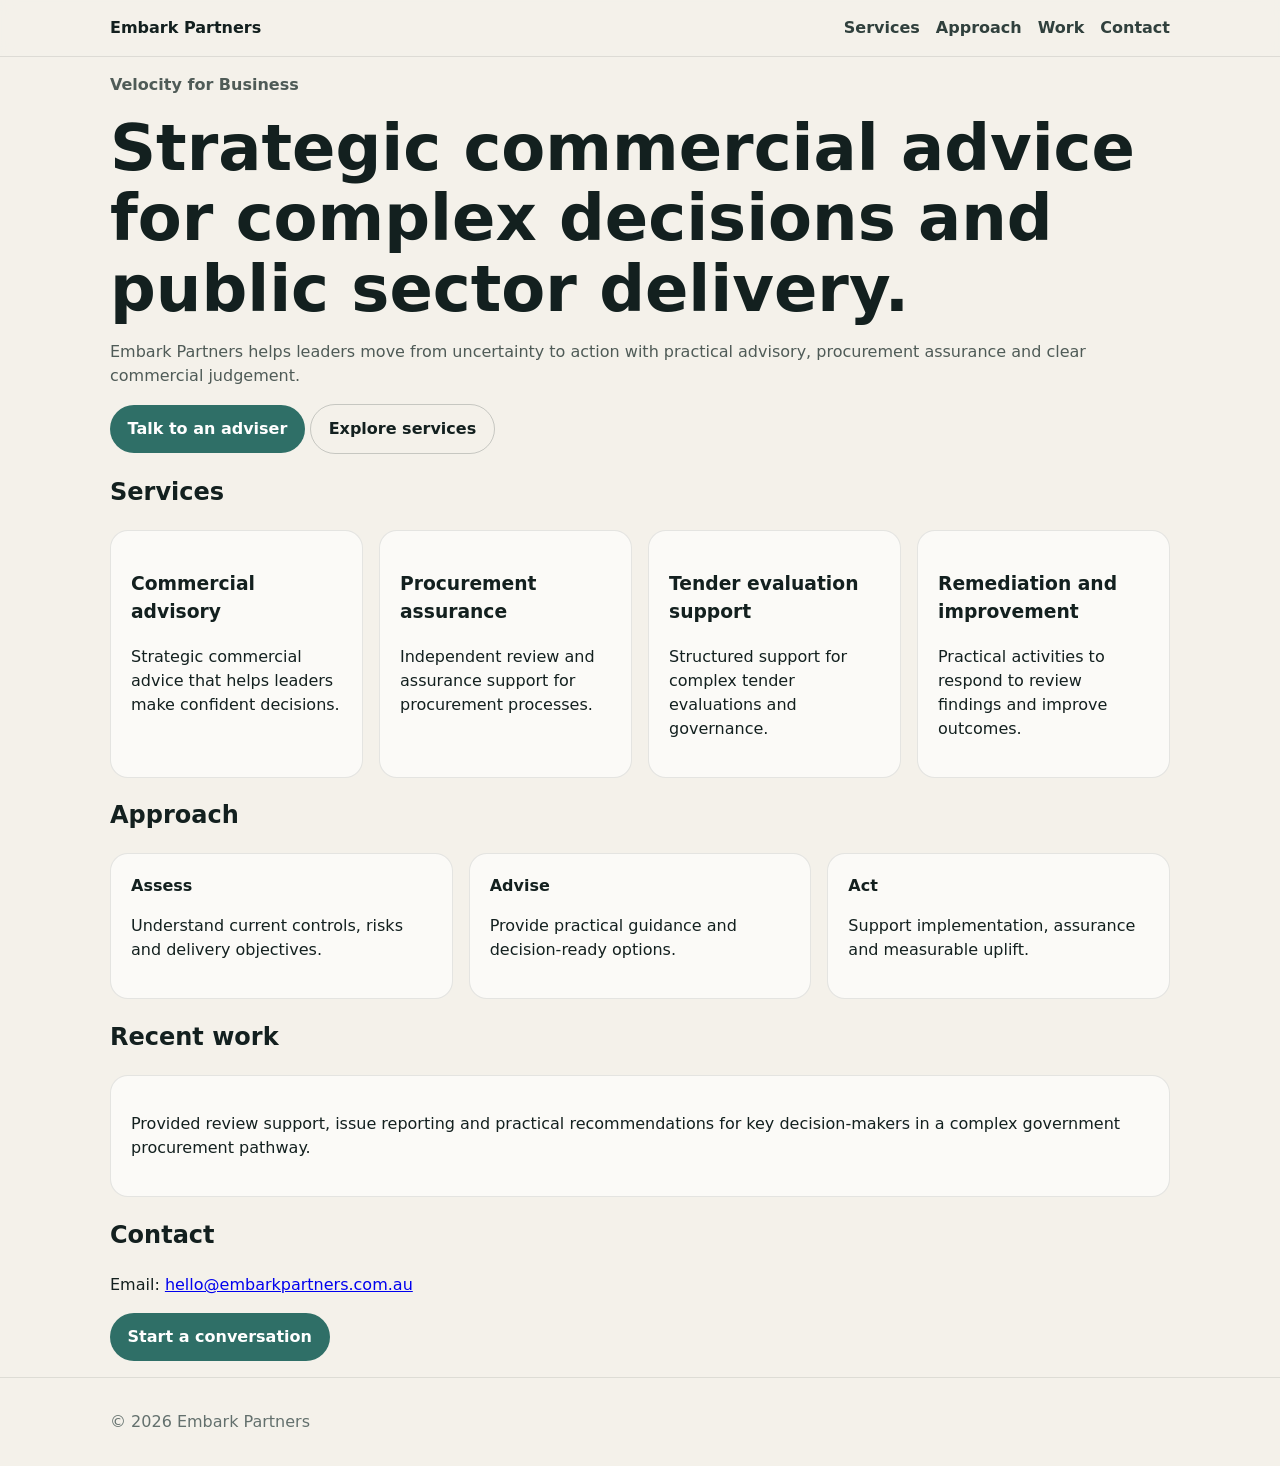
==== commit 711e1e34: "Add static GitHub Pages-ready homepage" ====
--- a/index.html
+++ b/index.html
@@ -1,722 +1,77 @@
 <!doctype html>
-<html lang="zxx">
+<html lang="en">
+  <head>
+    <meta charset="UTF-8" />
+    <meta name="viewport" content="width=device-width, initial-scale=1.0" />
+    <title>Embark Partners</title>
+    <meta name="description" content="Strategic commercial advice for complex decisions and public sector delivery." />
+    <style>
+      :root { --page:#f4f1ea; --ink:#13201f; --muted:#63706d; --accent:#2f6f67; --deep:#102a2a; --panel:#fbfaf7; }
+      *{box-sizing:border-box} body{margin:0;font-family:Inter,system-ui,-apple-system,Segoe UI,Roboto,sans-serif;background:var(--page);color:var(--ink);line-height:1.5}
+      .wrap{max-width:1100px;margin:0 auto;padding:0 1.25rem}
+      header{position:sticky;top:0;background:rgba(244,241,234,.92);backdrop-filter:blur(8px);border-bottom:1px solid #13201f1a;z-index:9}
+      nav{display:flex;justify-content:space-between;align-items:center;padding:1rem 0}.links a{margin-left:1rem;color:#30403d;text-decoration:none;font-weight:600}
+      .btn{display:inline-block;padding:.75rem 1.1rem;border-radius:999px;text-decoration:none;font-weight:700}
+      .btn-primary{background:var(--accent);color:#fff}.btn-outline{border:1px solid #13201f33;color:var(--ink)}
+      section{padding:4rem 0}.hero h1{font-size:clamp(2rem,5vw,4rem);line-height:1.1;margin:.5rem 0 1rem}
+      .muted{color:#4f5b57}.grid{display:grid;gap:1rem}.services{grid-template-columns:repeat(auto-fit,minmax(220px,1fr))}
+      .card{background:var(--panel);border:1px solid #13201f1a;border-radius:18px;padding:1.25rem}
+      footer{padding:2rem 0;border-top:1px solid #13201f1a;color:var(--muted)}
+      @media (max-width:700px){.links{display:none}}
+    </style>
+  </head>
+  <body>
+    <header>
+      <div class="wrap">
+        <nav>
+          <strong>Embark Partners</strong>
+          <div class="links">
+            <a href="#services">Services</a><a href="#approach">Approach</a><a href="#work">Work</a><a href="#contact">Contact</a>
+          </div>
+        </nav>
+      </div>
+    </header>
+    <main>
+      <section class="hero wrap" id="top">
+        <p class="muted"><strong>Velocity for Business</strong></p>
+        <h1>Strategic commercial advice for complex decisions and public sector delivery.</h1>
+        <p class="muted">Embark Partners helps leaders move from uncertainty to action with practical advisory, procurement assurance and clear commercial judgement.</p>
+        <p><a class="btn btn-primary" href="#contact">Talk to an adviser</a> <a class="btn btn-outline" href="#services">Explore services</a></p>
+      </section>
 
-<head>
+      <section class="wrap" id="services">
+        <h2>Services</h2>
+        <div class="grid services">
+          <article class="card"><h3>Commercial advisory</h3><p>Strategic commercial advice that helps leaders make confident decisions.</p></article>
+          <article class="card"><h3>Procurement assurance</h3><p>Independent review and assurance support for procurement processes.</p></article>
+          <article class="card"><h3>Tender evaluation support</h3><p>Structured support for complex tender evaluations and governance.</p></article>
+          <article class="card"><h3>Remediation and improvement</h3><p>Practical activities to respond to review findings and improve outcomes.</p></article>
+        </div>
+      </section>
 
-    <!--========= Required meta tags =========-->
-    <meta charset="utf-8">
-    <meta http-equiv="x-ua-compatible" content="ie=edge">
-    <meta name="description" content="">
-    <meta name="viewport" content="width=device-width, initial-scale=1, shrink-to-fit=no">
+      <section class="wrap" id="approach">
+        <h2>Approach</h2>
+        <div class="grid services">
+          <div class="card"><strong>Assess</strong><p>Understand current controls, risks and delivery objectives.</p></div>
+          <div class="card"><strong>Advise</strong><p>Provide practical guidance and decision-ready options.</p></div>
+          <div class="card"><strong>Act</strong><p>Support implementation, assurance and measurable uplift.</p></div>
+        </div>
+      </section>
 
-    <title>Embark Partners</title>
+      <section class="wrap" id="work">
+        <h2>Recent work</h2>
+        <div class="card"><p>Provided review support, issue reporting and practical recommendations for key decision-makers in a complex government procurement pathway.</p></div>
+      </section>
 
-    <link rel="shortcut icon" href="assets/img/favicon.svg" type="images/x-icon">
-
-    <!-- css include -->
-    <link rel="stylesheet" href="assets/css/bootstrap.min.css">
-    <link rel="stylesheet" href="assets/css/fontawesome.css">
-    <link rel="stylesheet" href="assets/css/animate.css">
-    <link rel="stylesheet" href="assets/css/swiper.min.css">
-    <link rel="stylesheet" href="assets/css/odometer.css">
-    <link rel="stylesheet" href="assets/css/nice-select.css">
-    <link rel="stylesheet" href="assets/css/custom-fonts.css">
-    <link rel="stylesheet" href="assets/css/magnific-popup.css">
-    <link rel="stylesheet" href="assets/css/jquery-ui.css">
-    <link rel="stylesheet" href="assets/css/main.css">
-</head>
-
-<body class="start_Up_consulting">
-
-<!-- backtotop-start -->
-<div class="xb-backtotop style-two">
-    <a href="#" class="scroll">
-        <i class="far fa-arrow-up"></i>
-    </a>
-</div>
-<!-- backtotop-end -->
-
-<!-- Preloader - Start -->
-<div id="preloader" class="xb-loader">
-        <div class="xb-loader-inner">
-            <div class="loading-wave">
-                <div class="loading-bar"></div>
-                <div class="loading-bar"></div>
-                <div class="loading-bar"></div>
-                <div class="loading-bar"></div>
-            </div>
-        </div>
-    </div>
-  <!-- Preloader - End -->
-
-<div class="body_wrap o-clip">
-
-    <!-- header start -->
-    <header id="xb-header-area" class="header-area header-style--three header-transparent is-sticky"> 
-        <div class="xb-header stricky">
-            <div class="container mxw-1558">
-                <div class="header__wrap ul_li_between"> 
-                    <div class="xb-header-logo">
-                        <a href="index.html" class="logo"><img src="assets/img/logo/logo-three.svg" alt=""></a>
-                    </div>
-                    <div class="main-menu__wrap  navbar navbar-expand-lg p-0">
-                        <nav class="main-menu collapse navbar-collapse">
-                            
-                                <ul>
-                                    <li class="active"><a href="index.html"><span>Home</span></a></li>
-                                    <li><a href="about.html"><span>About</span></a></li>
-                                    <li><a href="service.html"><span>Services</span></a></li>
-                                    <li><a href="blog.html"><span>Blog</span></a></li>
-                                    <li><a href="contact.html"><span data-text="Contact">Contact</span></a></li>
-                                </ul>
-
-                        </nav>
-                    </div>
-                    <div class="cg-header-btn">
-                        <a class="xb-btn" href="contact.html">Contact Embark Partners</a>
-                    </div>
-                    
-                    <div class="header-bar-mobile side-menu d-lg-none">
-                        <a class="xb-nav-mobile" href="javascript:void(0);">
-                            <i class="far fa-bars"></i>
-                        </a>
-                    </div>
-                </div>
-                <div class="xb-header-wrap">
-                    <div class="xb-header-menu">
-                        <div class="xb-header-menu-scroll">
-                            <div class="xb-menu-close xb-hide-xl xb-close"></div>
-                            <div class="xb-logo-mobile xb-hide-xl">
-                            <a href="index.html" rel="home"><img src="assets/img/logo/logo-three.svg" alt=""></a></div>
-                            <div class="xb-header-mobile-search xb-hide-xl">
-                                <form role="search" action="#">
-                                    <input type="text" placeholder="Search..." name="s" class="search-field">
-                                    <button class="search-submit" type="submit"><i class="far fa-search"></i></button>
-                                </form>
-                            </div>
-                            <nav class="xb-header-nav">
-                                
-                                <ul class="xb-menu-primary clearfix">
-                                    <li class="active"><a href="index.html"><span>Home</span></a></li>
-                                    <li><a href="about.html"><span>About</span></a></li>
-                                    <li><a href="service.html"><span>Services</span></a></li>
-                                    <li><a href="blog.html"><span>Blog</span></a></li>
-                                    <li><a href="contact.html"><span>Contact</span></a></li>
-                                </ul>
-
-                            </nav>
-                        </div>
-                    </div>
-                    <div class="xb-header-menu-backdrop"></div>
-                </div>
-            </div>
-        </div>
-    </header>
-    <!-- header end -->
-
-    <div class="body-overlay"></div>
-        
-    <!-- main area start -->
-    <main>
-        <!-- hero start -->
-        <section class="hero hero-style-three pos-rel bg_img" data-background="assets/img/bg/hero_bg02.jpg">
-            <div class="container mxw-1558">
-                <div class="row align-items-end">
-                    <div class="col-xl-6 cl-lg-12">
-                        <div class="cg-hero_content">
-                            <div class="sec-title--three">
-                                <h2 class="title mb-15 wow fadeInUp" data-wow-delay="0ms" data-wow-duration="600ms">Drive strategy, align teams, and <span>grow winning ideas</span></h2>
-                                <p class="content wow fadeInUp" data-wow-delay="150ms" data-wow-duration="600ms">Craft strategy, grow, and build resilience with our expert team. Create  more customer and company value with our hands-on programs and  solutions. For sales, marketing, product & innovation.</p>
-                            </div>
-                        </div>
-                    </div>
-                    <div class="col-xl-6 cl-lg-12">
-                        <div class="cg-hero-btn wow fadeInRight" data-wow-delay="300ms" data-wow-duration="600ms">
-                            <span>From Ideation To Value </span>
-                            <a class="thm-btn consulting-btn" href="contact.html">
-                                <span class="btn_label" data-text="Speak With Expert">Speak With Expert</span>
-                                <span class="xb-arrow">
-                                    <svg width="29" height="29" viewBox="0 0 29 29" fill="none" xmlns="http://www.w3.org/2000/svg">
-                                    <rect x="5.30933" y="20.2019" width="21.557" height="2.73739" transform="rotate(-40.2798 5.30933 20.2019)" fill="black" />
-                                    <rect x="8.35352" y="6.85798" width="2.73739" height="2.73739" transform="rotate(-40.2798 8.35352 6.85798)" fill="black" />
-                                    <rect x="12.2114" y="7.17609" width="2.73739" height="2.73739" transform="rotate(-40.2798 12.2114 7.17609)" fill="black" />
-                                    <rect x="16.0696" y="7.49451" width="2.73739" height="2.73739" transform="rotate(-40.2798 16.0696 7.49451)" fill="black" />
-                                    <rect x="19.6093" y="11.671" width="2.73739" height="2.73739" transform="rotate(-40.2798 19.6093 11.671)" fill="black" />
-                                    <rect x="19.2911" y="15.5297" width="2.73739" height="2.73739" transform="rotate(-40.2798 19.2911 15.5297)" fill="black" />
-                                    <rect x="18.9723" y="19.3876" width="2.73739" height="2.73739" transform="rotate(-40.2798 18.9723 19.3876)" fill="black" />
-                                    </svg>
-                                </span>
-                            </a>
-                        </div>
-                    </div>
-                </div>
-                <div class="cg-hero-video xb-video">
-                    <div class="video-inner">
-                        <video loop muted playsinline autoplay poster="assets/img/about/gradient_bg.jpg">
-                            <source src="https://www.pexels.com/download/video/3163534/">
-                        </video>
-                    </div>
-                </div>
-            </div>
-        </section>
-        <!-- hero end -->
-
-        <!-- brand start -->
-        <section class="brand pt-95">
-            <div class="container mxw-1558">
-                <p class="cg-brand-title">Trusted by the world’s most ambitious companies</p>
-            </div>
-            <div class="cg-brand-wrap marquee-left">
-                <div class="cg-brand-inner">
-                    <div class="cg-brand-item">
-                        <img src="assets/img/brand/logo09.png" alt="logo">
-                    </div>
-                    <div class="cg-brand-item">
-                        <img src="assets/img/brand/logo10.png" alt="logo">
-                    </div>
-                    <div class="cg-brand-item">
-                        <img src="assets/img/brand/logo11.png" alt="logo">
-                    </div>
-                    <div class="cg-brand-item">
-                        <img src="assets/img/brand/logo12.png" alt="logo">
-                    </div>
-                    <div class="cg-brand-item">
-                        <img src="assets/img/brand/logo13.png" alt="logo">
-                    </div>
-                    <div class="cg-brand-item">
-                        <img src="assets/img/brand/logo14.png" alt="logo">
-                    </div>
-                    <div class="cg-brand-item">
-                        <img src="assets/img/brand/logo15.png" alt="logo">
-                    </div>
-                </div>
-            </div>
-        </section>
-        <!-- brand end -->
-
-        <div class="adjust_section o-clip pb-175 pb-xs">
-
-            <!-- about start -->
-            <section class="about pos-rel pt-140 pt-xs">
-                <div class="container mxw-1558">
-                    <div class="row">
-                        <div class="col-xl-7 col-lg-9">
-                            <div class="cg-about-top">
-                                <div class="sec-title--three mb-130">
-                                    <span class="sub_title">What we do</span>
-                                    <h2 class="title">Drive <span>growth,</span> strategy & Success</h2>
-                                </div>
-                            </div>
-                        </div>
-                    </div>
-                    <div class="cg-about-wrap">
-                        <div class="cg-about-img">
-                            <div class="wow fadeInRight" data-wow-delay="0ms" data-wow-duration="500ms">
-                                <img src="assets/img/about/img01.png" alt="image">
-                            </div>
-                        </div>
-                        <div class="cg-about-img">
-                            <div class="wow fadeInRight" data-wow-delay="100ms" data-wow-duration="500ms">
-                                <img src="assets/img/about/img02.png" alt="image">
-                            </div>
-                        </div>
-                        <div class="cg-about-img">
-                            <div class="wow fadeInRight" data-wow-delay="200ms" data-wow-duration="500ms">
-                                <img src="assets/img/about/img03.png" alt="image">
-                            </div>
-                        </div>
-                        <div class="cg-about-img">
-                            <div class="wow fadeInRight" data-wow-delay="300ms" data-wow-duration="500ms">
-                                <img src="assets/img/about/img04.png" alt="image">
-                            </div>
-                        </div>
-                    </div>
-                </div>
-                <div class="cg-about-shape">
-                    <img src="assets/img/shape/star_shape.png" alt="image">
-                </div>
-            </section>
-            <!-- about end -->
-    
-            <!-- funfact start -->
-            <section class="funfact pt-145 pt-xs">
-                <div class="container mxw-1558">
-                    <div class="cg-funfact-wrap">
-                        <div class="cg-funfact-top ul_li_between mb-90">
-                            <h3 class="cg-funfact-title xb-text-reveal">Our methods have been endorsed by ambitious companies and innovators worldwide</h3>
-                            <div class="cg-funfact-btn">
-                                <a class="thm-btn consulting-btn" href="history.html">
-                                    <span class="btn_label" data-text="Read Our Story">Read Our Story</span>
-                                    <span class="xb-arrow">
-                                        <svg width="29" height="29" viewBox="0 0 29 29" fill="none" xmlns="http://www.w3.org/2000/svg">
-                                        <rect x="5.30933" y="20.2019" width="21.557" height="2.73739" transform="rotate(-40.2798 5.30933 20.2019)" fill="black" />
-                                        <rect x="8.35352" y="6.85798" width="2.73739" height="2.73739" transform="rotate(-40.2798 8.35352 6.85798)" fill="black" />
-                                        <rect x="12.2114" y="7.17609" width="2.73739" height="2.73739" transform="rotate(-40.2798 12.2114 7.17609)" fill="black" />
-                                        <rect x="16.0696" y="7.49451" width="2.73739" height="2.73739" transform="rotate(-40.2798 16.0696 7.49451)" fill="black" />
-                                        <rect x="19.6093" y="11.671" width="2.73739" height="2.73739" transform="rotate(-40.2798 19.6093 11.671)" fill="black" />
-                                        <rect x="19.2911" y="15.5297" width="2.73739" height="2.73739" transform="rotate(-40.2798 19.2911 15.5297)" fill="black" />
-                                        <rect x="18.9723" y="19.3876" width="2.73739" height="2.73739" transform="rotate(-40.2798 18.9723 19.3876)" fill="black" />
-                                        </svg>
-                                    </span>
-                                </a>
-                            </div>
-                        </div>
-                        <div class="row justify-content-end">
-                            <div class="col-xl-8 col-lg-12">
-                                <div class="cg-funfact-inner ul_li_between">
-                                    <div class="cg-funfact-item">
-                                        <h2 class="xb-number">100k+</h2>
-                                        <p class="xb-content">Companies guided by Strategyzer frameworks</p>
-                                    </div>
-                                    <div class="cg-funfact-item">
-                                        <h2 class="xb-number">Top 10</h2>
-                                        <p class="xb-content">Most cited business book of all time(Financial Times)</p>
-                                    </div>
-                                    <div class="cg-funfact-item">
-                                        <h2 class="xb-number xb-odm">120+</h2>
-                                        <p class="xb-content">Countries where our processes help empower teams</p>
-                                    </div>
-                                </div>
-                            </div>
-                        </div>
-                    </div>
-                </div>
-            </section>
-            <!-- funfact end -->
-    
-            <!-- service start -->
-            <section class="service pt-180 pt-xs">
-                <div class="container mxw-1558">
-                    <div class="row">
-                        <div class="col-lg-9">
-                            <div class="sec-title--three mb-90 mb-xs">
-                                <span class="sub_title">Our Services</span>
-                                <h2 class="title xb-text-reveal mb-15">Drive growth and strategy guided by our expertise</h2>
-                            </div>
-                        </div>
-                    </div>
-                    <div class="row justify-content-end">
-                        <div class="col-xl-10 col-lg-12">
-                            <div class="cg-service-wrap">
-                                <div class="cg-service-item xb-mouseenter wow fadeInRight" data-wow-delay="0ms" data-wow-duration="500ms">
-                                    <div class="xb-item--icon">
-                                        <img src="assets/img/icon/ser_icon01.svg" alt="img">
-                                    </div>
-                                    <h2 class="xb-item--title">
-                                        <a href="service-details.html">Strategy & Business </a>
-                                        <a href="service-details.html">Strategy & Business </a>
-                                    </h2>
-                                    <p class="xb-item--content">
-                                        We help validate your business idea, create actionable strategies, and develop compelling business plans and pitch decks to attract investors.
-                                    </p>
-                                    <span class="xb-item--arrow"><img src="assets/img/icon/rotate-arrow.svg" alt="arrow"></span>
-                                    <a class="xb-overlay" href="service-details.html"></a>
-                                </div>
-                                <div class="cg-service-item xb-mouseenter active wow fadeInRight" data-wow-delay="100ms" data-wow-duration="500ms">
-                                    <div class="xb-item--icon">
-                                        <img src="assets/img/icon/ser_icon02.svg" alt="img">
-                                    </div>
-                                    <h2 class="xb-item--title">
-                                        <a href="service-details.html">Financial & Funding Support</a>
-                                        <a href="service-details.html">Financial & Funding Support</a>
-                                    </h2>
-                                    <p class="xb-item--content">
-                                        From financial projections to fundraising, we guide startups in building solid financial foundations and securing the funding they need.
-                                    </p>
-                                    <span class="xb-item--arrow"><img src="assets/img/icon/rotate-arrow.svg" alt="arrow"></span>
-                                    <a class="xb-overlay" href="service-details.html"></a>
-                                </div>
-                                <div class="cg-service-item xb-mouseenter wow fadeInRight" data-wow-delay="200ms" data-wow-duration="500ms">
-                                    <div class="xb-item--icon">
-                                        <img src="assets/img/icon/ser_icon03.svg" alt="img">
-                                    </div>
-                                    <h2 class="xb-item--title">
-                                        <a href="service-details.html">Brand & Growth Development</a>
-                                        <a href="service-details.html">Brand & Growth Development</a>
-                                    </h2>
-                                    <p class="xb-item--content">
-                                        We assist in scoping your MVP, positioning your brand, and developing marketing strategies to drive user growth and product success.
-                                    </p>
-                                    <span class="xb-item--arrow"><img src="assets/img/icon/rotate-arrow.svg" alt="arrow"></span>
-                                    <a class="xb-overlay" href="service-details.html"></a>
-                                </div>
-                                <div class="cg-service-item xb-mouseenter wow fadeInRight" data-wow-delay="300ms" data-wow-duration="500ms">
-                                    <div class="xb-item--icon">
-                                        <img src="assets/img/icon/ser_icon04.svg" alt="img">
-                                    </div>
-                                    <h2 class="xb-item--title">
-                                        <a href="service-details.html">Operations & Advisory</a>
-                                        <a href="service-details.html">Operations & Advisory</a>
-                                    </h2>
-                                    <p class="xb-item--content">
-                                        We streamline your operations, set up essential systems, and provide legal guidance and ongoing mentorship to help you scale efficiently.
-                                    </p>
-                                    <span class="xb-item--arrow"><img src="assets/img/icon/rotate-arrow.svg" alt="arrow"></span>
-                                    <a class="xb-overlay" href="service-details.html"></a>
-                                </div>
-                            </div>
-                            <div class="cg-service-bottom ul_li_between">
-                                <p class="xb-content">Unlock your business potential with tailored solutions and strategic insights.</p>
-                                <a class="thm-btn consulting-btn" href="contact.html">
-                                    <span class="btn_label" data-text="Speak With Expert">Speak With Expert</span>
-                                    <span class="xb-arrow">
-                                        <svg width="29" height="29" viewBox="0 0 29 29" fill="none" xmlns="http://www.w3.org/2000/svg">
-                                        <rect x="5.30933" y="20.2019" width="21.557" height="2.73739" transform="rotate(-40.2798 5.30933 20.2019)" fill="black" />
-                                        <rect x="8.35352" y="6.85798" width="2.73739" height="2.73739" transform="rotate(-40.2798 8.35352 6.85798)" fill="black" />
-                                        <rect x="12.2114" y="7.17609" width="2.73739" height="2.73739" transform="rotate(-40.2798 12.2114 7.17609)" fill="black" />
-                                        <rect x="16.0696" y="7.49451" width="2.73739" height="2.73739" transform="rotate(-40.2798 16.0696 7.49451)" fill="black" />
-                                        <rect x="19.6093" y="11.671" width="2.73739" height="2.73739" transform="rotate(-40.2798 19.6093 11.671)" fill="black" />
-                                        <rect x="19.2911" y="15.5297" width="2.73739" height="2.73739" transform="rotate(-40.2798 19.2911 15.5297)" fill="black" />
-                                        <rect x="18.9723" y="19.3876" width="2.73739" height="2.73739" transform="rotate(-40.2798 18.9723 19.3876)" fill="black" />
-                                        </svg>
-                                    </span>
-                                </a>
-                            </div>
-                        </div>
-                    </div>
-                </div>
-            </section>
-            <!-- service end -->
-
-            <div class="adjust_shape"><img src="assets/img/bg/bg_shape.png" alt=""></div>
-
-        </div>
-
-        <!-- project start -->
-        <section class="project-sec pt-195 pb-170 ptb-xs bg_img" data-background="assets/img/bg/project-bg02.jpg">
-            <div class="container mxw-1558">
-                <div class="cg-project-top ul_li mb-95 mb-xs">
-                    <div class="cg-star-img"><img src="assets/img/shape/project_start_shape.svg" alt=""></div>
-                    <div class="sec-title--three">
-                        <span class="sub_title">Case Studies</span>
-                        <h2 class="title xb-text-reveal">Our methods have been endorsed by ambitious companies </h2>
-                    </div>
-                </div>
-                <div class="cg-project-slider swiper-container">
-                    <div class="swiper-wrapper">
-                        <div class="swiper-slide">
-                            <div class="cg-project-item">
-                                <div class="xb-item--img pos-rel">
-                                    <a href="project-details.html"><img src="assets/img/project/img10.jpg" alt="image"></a>
-                                    <div class="xb-item--btn">
-                                        <a class="xb-element-parallax" href="project-details.html">Read Full Case Studies</a>
-                                    </div>
-                                </div>
-                                <div class="xb-item--holder text-center">
-                                    <span class="xb-item--sub_text">SaaS</span>
-                                    <h3 class="xb-item--title"><a href="project-details.html">Scaling a SaaS Startup</a></h3>
-                                </div>
-                            </div>
-                        </div>
-                        <div class="swiper-slide">
-                            <div class="cg-project-item">
-                                <div class="xb-item--img pos-rel">
-                                    <a href="project-details.html"><img src="assets/img/project/img11.jpg" alt="image"></a>
-                                    <div class="xb-item--btn">
-                                        <a class="xb-element-parallax" href="project-details.html">Read Full Case Studies</a>
-                                    </div>
-                                </div>
-                                <div class="xb-item--holder text-center">
-                                    <span class="xb-item--sub_text">E-commerce</span>
-                                    <h3 class="xb-item--title"><a href="project-details.html">Optimizing E-commerce</a></h3>
-                                </div>
-                            </div>
-                        </div>
-                        <div class="swiper-slide">
-                            <div class="cg-project-item">
-                                <div class="xb-item--img pos-rel">
-                                    <a href="project-details.html"><img src="assets/img/project/img12.jpg" alt="image"></a>
-                                    <div class="xb-item--btn">
-                                        <a class="xb-element-parallax" href="project-details.html">Read Full Case Studies</a>
-                                    </div>
-                                </div>
-                                <div class="xb-item--holder text-center">
-                                    <span class="xb-item--sub_text">Funding</span>
-                                    <h3 class="xb-item--title"><a href="project-details.html">Securing $5M in Funding</a></h3>
-                                </div>
-                            </div>
-                        </div>
-                        <div class="swiper-slide">
-                            <div class="cg-project-item">
-                                <div class="xb-item--img pos-rel">
-                                    <a href="project-details.html"><img src="assets/img/project/img13.jpg" alt="image"></a>
-                                    <div class="xb-item--btn">
-                                        <a class="xb-element-parallax" href="project-details.html">Read Full Case Studies</a>
-                                    </div>
-                                </div>
-                                <div class="xb-item--holder text-center">
-                                    <span class="xb-item--sub_text">MVP</span>
-                                    <h3 class="xb-item--title"><a href="project-details.html">Successful MVP Launch</a></h3>
-                                </div>
-                            </div>
-                        </div>
-                    </div>
-                </div>
-                <div class="cg-project-bottom pt-185 pt-xs">
-                    <div class="xb-item--title">
-                        <h2 class="title title--1">Accelerate Growth</h2>
-                        <div class="xb-item--mid_title">
-                            <h2 class="title title--2 text-end">Streamline Operations</h2>
-                        </div>
-                        <div class="ul_li_between">
-                            <h2 class="title title--3">Secure Funding</h2>
-                            <p class="xb-item--content">Countries where our processes help empower teams Countries where.</p>
-                        </div>
-                    </div>
-                    <div class="xb-item--btn text-end mt-20">
-                        <a class="thm-btn consulting-btn" href="contact.html">
-                            <span class="btn_label" data-text="Speak With Expert">Speak With Expert</span>
-                            <span class="xb-arrow">
-                                <svg width="29" height="29" viewBox="0 0 29 29" fill="none" xmlns="http://www.w3.org/2000/svg">
-                                <rect x="5.30933" y="20.2019" width="21.557" height="2.73739" transform="rotate(-40.2798 5.30933 20.2019)" fill="black" />
-                                <rect x="8.35352" y="6.85798" width="2.73739" height="2.73739" transform="rotate(-40.2798 8.35352 6.85798)" fill="black" />
-                                <rect x="12.2114" y="7.17609" width="2.73739" height="2.73739" transform="rotate(-40.2798 12.2114 7.17609)" fill="black" />
-                                <rect x="16.0696" y="7.49451" width="2.73739" height="2.73739" transform="rotate(-40.2798 16.0696 7.49451)" fill="black" />
-                                <rect x="19.6093" y="11.671" width="2.73739" height="2.73739" transform="rotate(-40.2798 19.6093 11.671)" fill="black" />
-                                <rect x="19.2911" y="15.5297" width="2.73739" height="2.73739" transform="rotate(-40.2798 19.2911 15.5297)" fill="black" />
-                                <rect x="18.9723" y="19.3876" width="2.73739" height="2.73739" transform="rotate(-40.2798 18.9723 19.3876)" fill="black" />
-                                </svg>
-                            </span>
-                        </a>
-                    </div>
-                </div>
-            </div>
-        </section>
-        <!-- project end -->
-
-        <!-- testimonial strt -->
-        <section class="testimonial pt-150 pb-200 ptb-xs" data-bg-color="#081539">
-            <div class="container mxw-1558">
-                <div class="cg-testimonial-slider swiper-container">
-                    <div class="swiper-wrapper">
-                        <div class="swiper-slide">
-                            <div class="cs-testimonial-item">
-                                <div class="xb-item--quote">
-                                    <img src="assets/img/icon/quote_icon.svg" alt="icon">
-                                </div>
-                                <p class="xb-item--content">
-                                    <span>“ With constant disruption,</span> corporate leaders must view business <span>models as strategic weapons.</span> Strategized helps your company stay ahead and thrive.”
-                                </p>
-                                <div class="xb-item--author">
-                                    <h3 class="xb-item--name">Steve Blank</h3>
-                                    <p class="xb-item--desig">The Father of Modern Entrepreneurship</p>
-                                </div>
-                            </div>
-                        </div>
-                        <div class="swiper-slide">
-                            <div class="cs-testimonial-item">
-                                <div class="xb-item--quote">
-                                    <img src="assets/img/icon/quote_icon.svg" alt="icon">
-                                </div>
-                                <p class="xb-item--content">
-                                    <span>"Strategized transformed our approach </span> to business planning. <span>Their insights helped us secure funding</span> and scale faster than we ever imagined."
-                                </p>
-                                <div class="xb-item--author">
-                                    <h3 class="xb-item--name">Sarah Lee</h3>
-                                    <p class="xb-item--desig">Founder of GreenSphere</p>
-                                </div>
-                            </div>
-                        </div>
-                        <div class="swiper-slide">
-                            <div class="cs-testimonial-item">
-                                <div class="xb-item--quote">
-                                    <img src="assets/img/icon/quote_icon.svg" alt="icon">
-                                </div>
-                                <p class="xb-item--content"> 
-                                    <span>“Working with Strategized was a game-changer</span>  — they refined our marketing approach and <span>helped drive a significant rise</span> in customer acquisition.”
-                                </p>
-                                <div class="xb-item--author">
-                                    <h3 class="xb-item--name">Michael Clark</h3>
-                                    <p class="xb-item--desig">CEO of BrightMind</p>
-                                </div>
-                            </div>
-                        </div>
-                        <div class="swiper-slide">
-                            <div class="cs-testimonial-item">
-                                <div class="xb-item--quote">
-                                    <img src="assets/img/icon/quote_icon.svg" alt="icon">
-                                </div>
-                                <p class="xb-item--content">
-                                    <span>"We were struggling to streamline</span> our operations, but Strategized showed us the way. <span>Their systems have made our business</span> more efficient and scalable."
-                                </p>
-                                <div class="xb-item--author">
-                                    <h3 class="xb-item--name">Emily Rodriguez</h3>
-                                    <p class="xb-item--desig">COO of UrbanWorks</p>
-                                </div>
-                            </div>
-                        </div>
-                    </div>
-                    <div class="swiper-pagination"></div>
-                </div>
-            </div>
-        </section>
-        <!-- testimonial end -->
-
-        <!-- contact start -->
-        <section class="contact-section pos-rel pt-190 pb-225 ptb-xs bg_img" data-background="assets/img/bg/contact_bg.png">
-            <div class="container mxw-1558">
-                <div class="cg-contact-wrapper">
-                    <div class="row mt-none-50 align-items-center">
-                        <div class="col-xl-6 col-lg-12 mt-50">
-                            <div class="cg-contact-left pos-rel">
-                                <div class="cg-contact-img mb-75 wow fadeInLeft" data-wow-delay="0ms" data-wow-duration="600ms"><img src="assets/img/contact/img.png" alt=""></div>
-                                <div class="sec-title--three mb-75">
-                                    <h2 class="title xb-text-reveal">Connect with our team about your business goals</h2>
-                                </div>
-                                <p class="cg-contact-content">Reach out about pricing, a demo, or team enrollment. We’ll be in touch shortly!</p>
-                                <div class="cg-contact-shape zoominup">
-                                    <img src="assets/img/contact/vector02.png" alt="">
-                                </div>
-                            </div>
-                        </div>
-                        <div class="col-xl-6 col-lg-12 mt-50">
-                            <div class="xb-contact-form cg-contact-form wow fadeInRight" data-wow-delay="0ms" data-wow-duration="600ms">
-                                <div class="form-heading text-center mb-40">
-                                    <h3 class="title">Do you have questions or went more information? </h3>
-                                </div>
-                                <form action="#!" class="xb-contact-input-form">
-                                    <div class="row mt-none-20">
-                                        <div class="col-lg-6 col-md-6 mt-20">
-                                            <div class="xb-input-field">
-                                                <input id="author-name" type="text" required>
-                                                <label for="author-name">Full Name</label>
-                                            </div>
-                                        </div>
-                                        <div class="col-lg-6 col-md-6 mt-20">
-                                            <div class="xb-input-field">
-                                                <input id="author-email" type="email" required>
-                                                <label for="author-email">Work Email</label>
-                                            </div>
-                                        </div>
-                                        <div class="col-lg-6 col-md-6 mt-20">
-                                            <div class="xb-input-field">
-                                                <input id="author-phone" type="text" required>
-                                                <label for="author-phone">Phone Number</label>
-                                            </div>
-                                        </div>
-                                        <div class="col-lg-6 col-md-6 mt-20">
-                                            <div class="xb-input-field">
-                                                <input id="job-title" type="text" required>
-                                                <label for="job-title">What's Your Job Title?</label>
-                                            </div>  
-                                        </div>
-                                        <div class="col-lg-12 col-md-12 mt-20">
-                                            <div class="xb-input-field xb-massage-field">
-                                                <textarea id="massage" required></textarea>
-                                                <label for="massage">Tell us about your need and goal? How can we help you?</label>
-                                            </div>
-                                        </div>
-                                    </div>
-                                    <div class="cg-form-submit-btn mt-25">
-                                        <button type="submit" class="thm-btn form-btn">Submit</button>
-                                    </div>
-                                </form>
-                            </div>
-                        </div>
-                    </div>
-                </div>
-            </div>
-        </section>
-        <!-- contact end -->
-
+      <section class="wrap" id="contact">
+        <h2>Contact</h2>
+        <p>Email: <a href="mailto:hello@embarkpartners.com.au">hello@embarkpartners.com.au</a></p>
+        <p><a class="btn btn-primary" href="mailto:hello@embarkpartners.com.au">Start a conversation</a></p>
+      </section>
     </main>
-    <!-- main area end -->
-
-    <!-- footer strt -->
-    <footer class="footer">
-        <div class="container-fluid p-0">
-            <div class="row g-10 mt-none-10">
-                <div class="col-lg-6 mt-10">
-                    <div class="cg-playbook cg-footer-bg">
-                        <p class="content mb-40">Get the strategies, tools, and insights</p>
-                        <div class="sec-title--three mb-90">
-                            <h2 class="title xb-text-reveal">Kickstart Your Success with Our Playbook</h2>
-                        </div>
-                        <div class="cg-book text-center">
-                            <img src="assets/img/footer/book.png" alt="image">
-                        </div>
-                        <div class="cg-footer-btn mt-85">
-                            <button class="thm-btn consulting-btn" type="button">
-                                <span class="btn_label" data-text="Download now">Download now</span>
-                            </button>
-                        </div>
-                    </div>
-                </div>
-                <div class="col-lg-6 mt-10">
-                    <div class="cg-main-contact cg-footer-bg">
-                        <div class="cg-footer-logo"><img src="assets/img/logo/logo-footer.svg" alt="logo"></div>
-                        <ul class="cg-footer-nav list-unstyled">
-                            <li><a href="about.html">
-                                About
-                                <img src="assets/img/icon/footer-nav-arrow.svg" alt="arrow">
-                            </a></li>
-                            <li><a href="career.html">
-                                Careers
-                                <img src="assets/img/icon/footer-nav-arrow.svg" alt="arrow">
-                            </a></li>
-                            <li><a href="contact.html">
-                                Contact
-                                <img src="assets/img/icon/footer-nav-arrow.svg" alt="arrow">
-                            </a></li>
-                            <li><a href="blog.html">
-                                Newsletter
-                                <img src="assets/img/icon/footer-nav-arrow.svg" alt="arrow">
-                            </a></li>
-                        </ul>
-                        <div class="cg-footer-bottom ul_li_between">
-                            <ul class="cg-nav-list list-unstyled ul_li">
-                                <li><a href="#!">Privacy Policy</a></li>
-                                <li><a href="#!">Terms & Condition</a></li>
-                            </ul>
-                            <ul class="cg-social-list list-unstyled ul_li">
-                                <li><a href="#!"><img src="assets/img/icon/twitter-icon.svg" alt=""></a></li>
-                                <li><a href="#!"><img src="assets/img/icon/youtube-icon.svg" alt=""></a></li>
-                                <li><a href="#!"><img src="assets/img/icon/linkedin-icon.svg" alt=""></a></li>
-                            </ul>
-                        </div>
-                    </div>
-                </div>
-            </div>
-        </div>
-        
+    <footer>
+      <div class="wrap">© <span id="y"></span> Embark Partners</div>
     </footer>
-    <!-- footer end -->
-
-</div>
-
-<!-- jquery include -->
-<script src="assets/js/jquery-3.7.1.min.js"></script>
-<script src="assets/js/bootstrap.bundle.min.js"></script>
-
-<!-- Plugins -->
-<script src="assets/js/swiper.min.js"></script>
-<script src="assets/js/wow.min.js"></script>
-<script src="assets/js/appear.js"></script>
-<script src="assets/js/imagesloaded.pkgd.min.js"></script>
-<script src="assets/js/isotope.pkgd.min.js"></script>
-<script src="assets/js/jquery.nice-select.min.js"></script>
-<script src="assets/js/jquery.marquee.min.js"></script>
-<script src="assets/js/jquery.magnific-popup.min.js"></script>
-<script src="assets/js/jqueryui.js"></script>
-<script src="assets/js/touchspin.js"></script>
-<script src="assets/js/odometer.min.js"></script>
-
-<!-- Parallax & Effects -->
-<script src="assets/js/parallaxie.js"></script>
-<script src="assets/js/parallax.min.js"></script>
-<script src="assets/js/parallax-scroll.js"></script>
-<script src="assets/js/easing.min.js"></script>
-<script src="assets/js/scrollspy.js"></script>
-
-<!-- Special plugins -->
-<script src="assets/js/plugin.js"></script>
-<script src="assets/js/line.js"></script>
-<script src="assets/js/lenis.js"></script>
-
-<!-- Main custom script -->
-<script src="assets/js/main.js"></script>
-
-
-</body>
-
+    <script>document.getElementById('y').textContent=new Date().getFullYear();</script>
+  </body>
 </html>
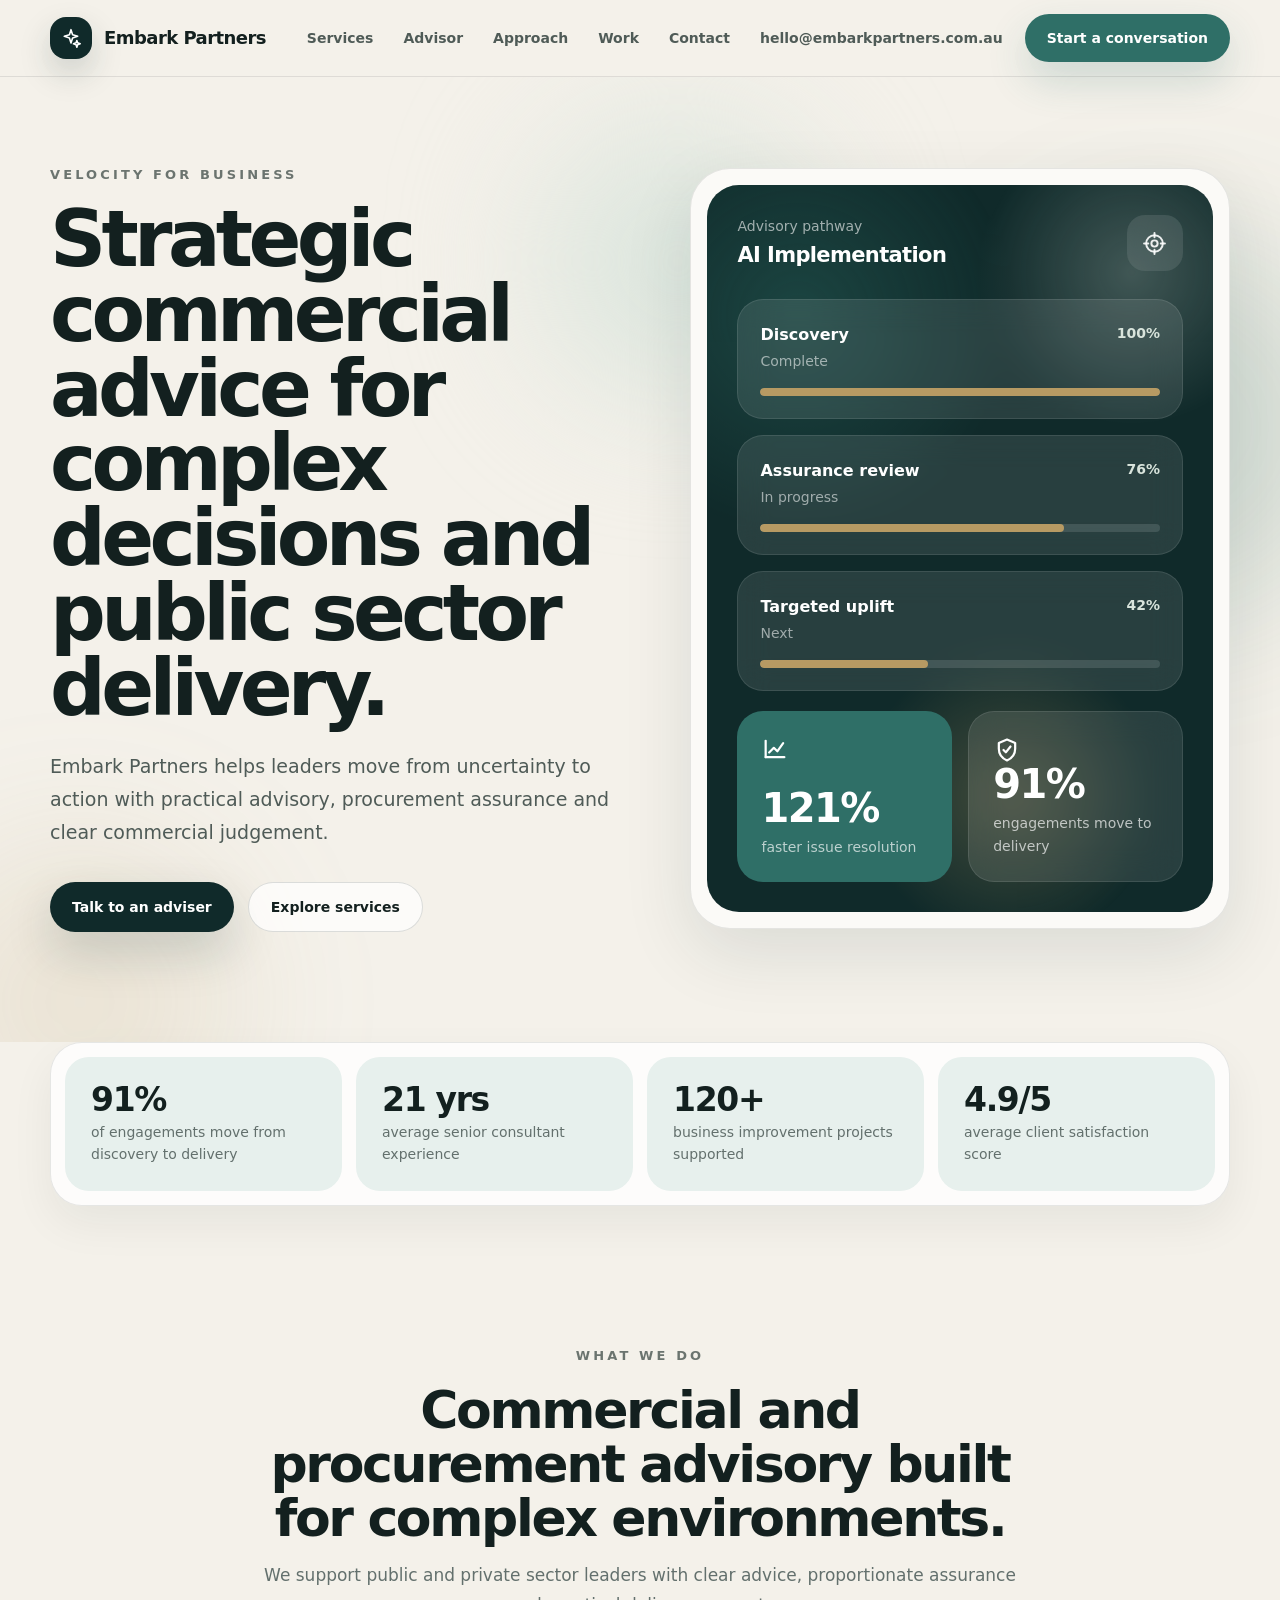
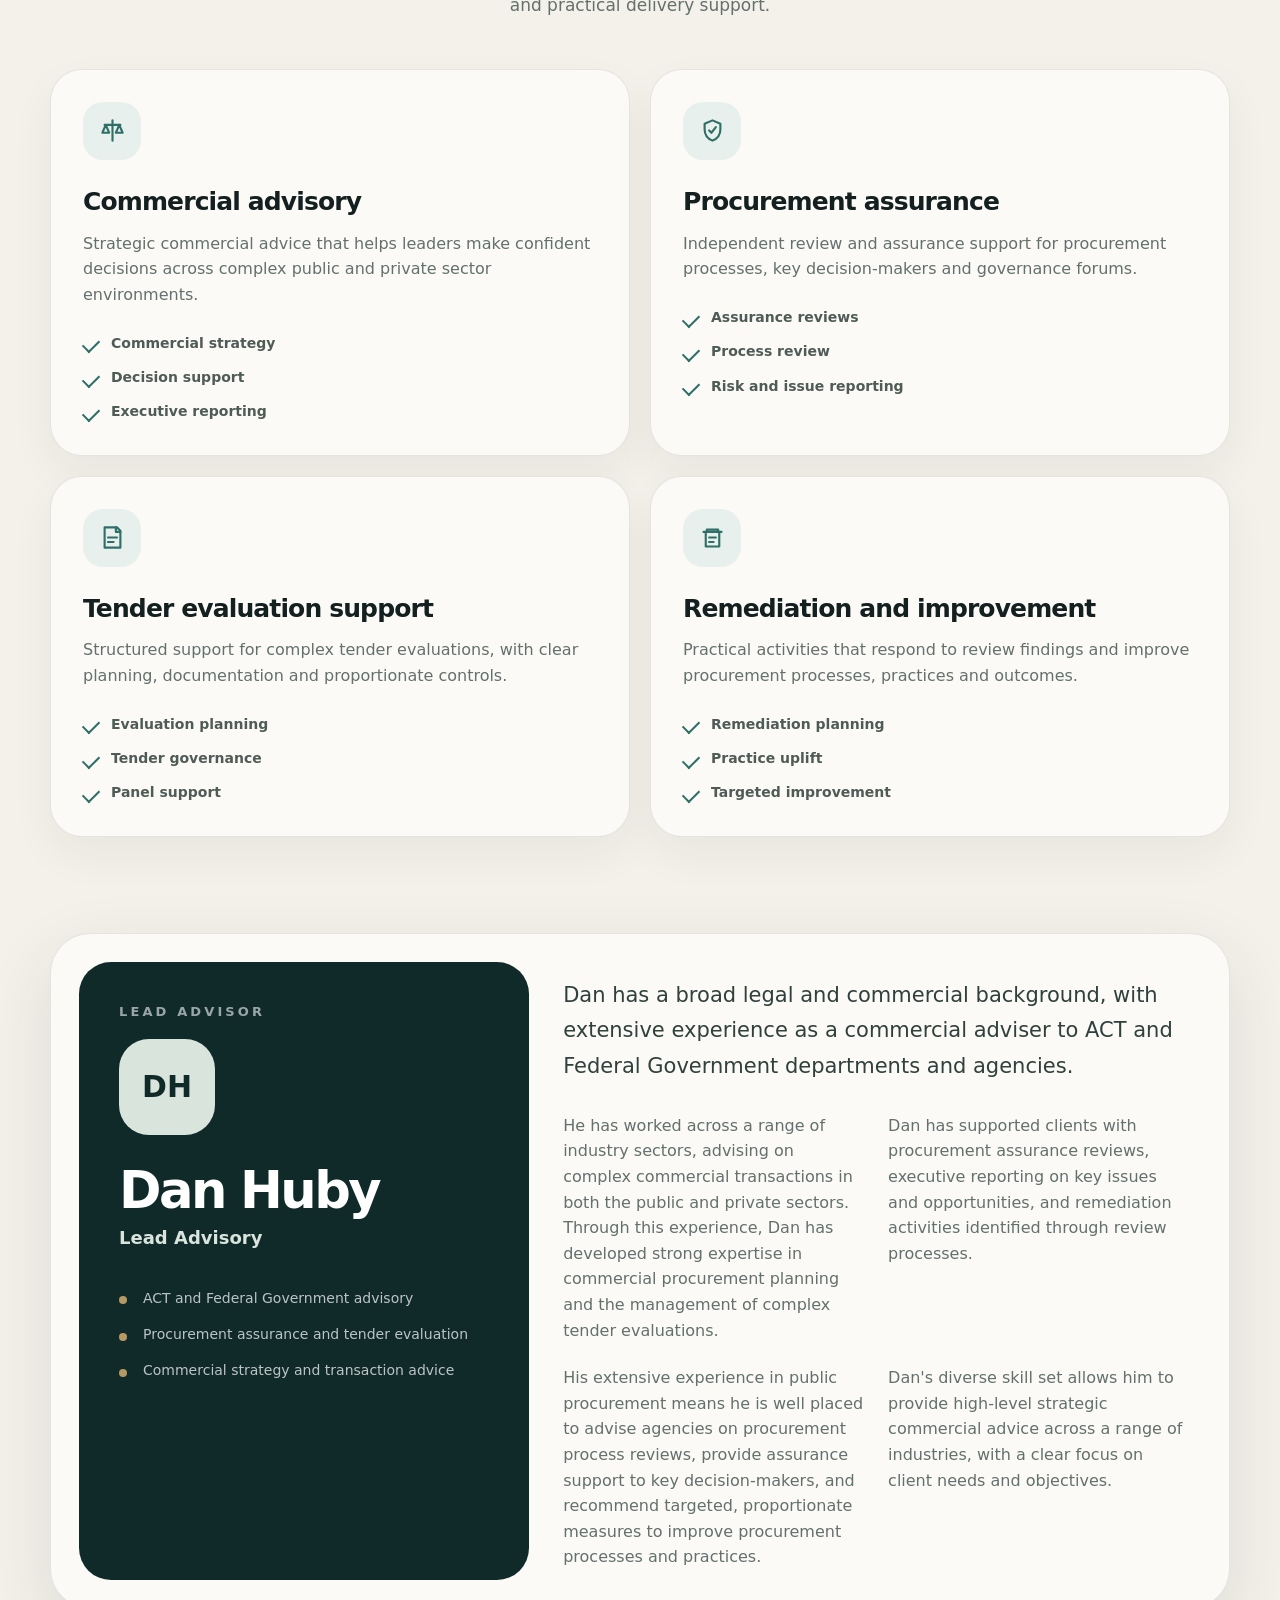
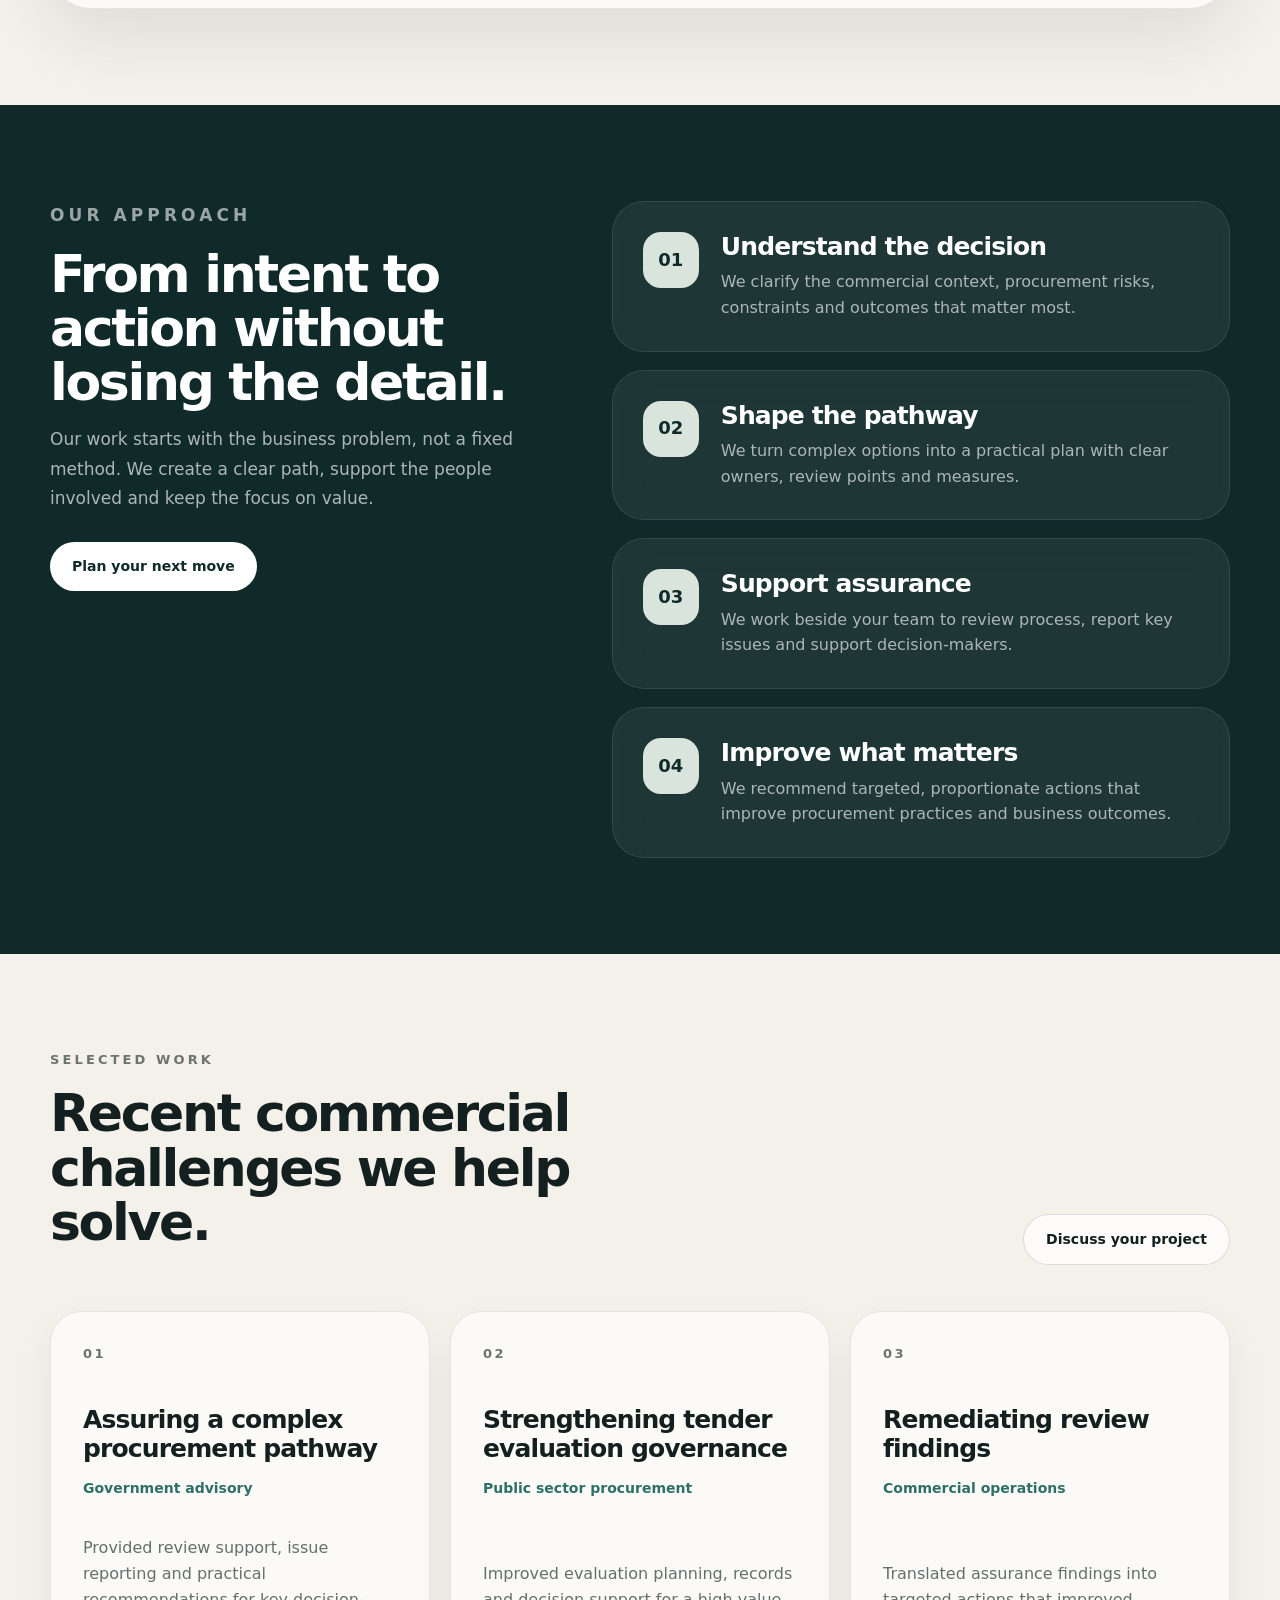
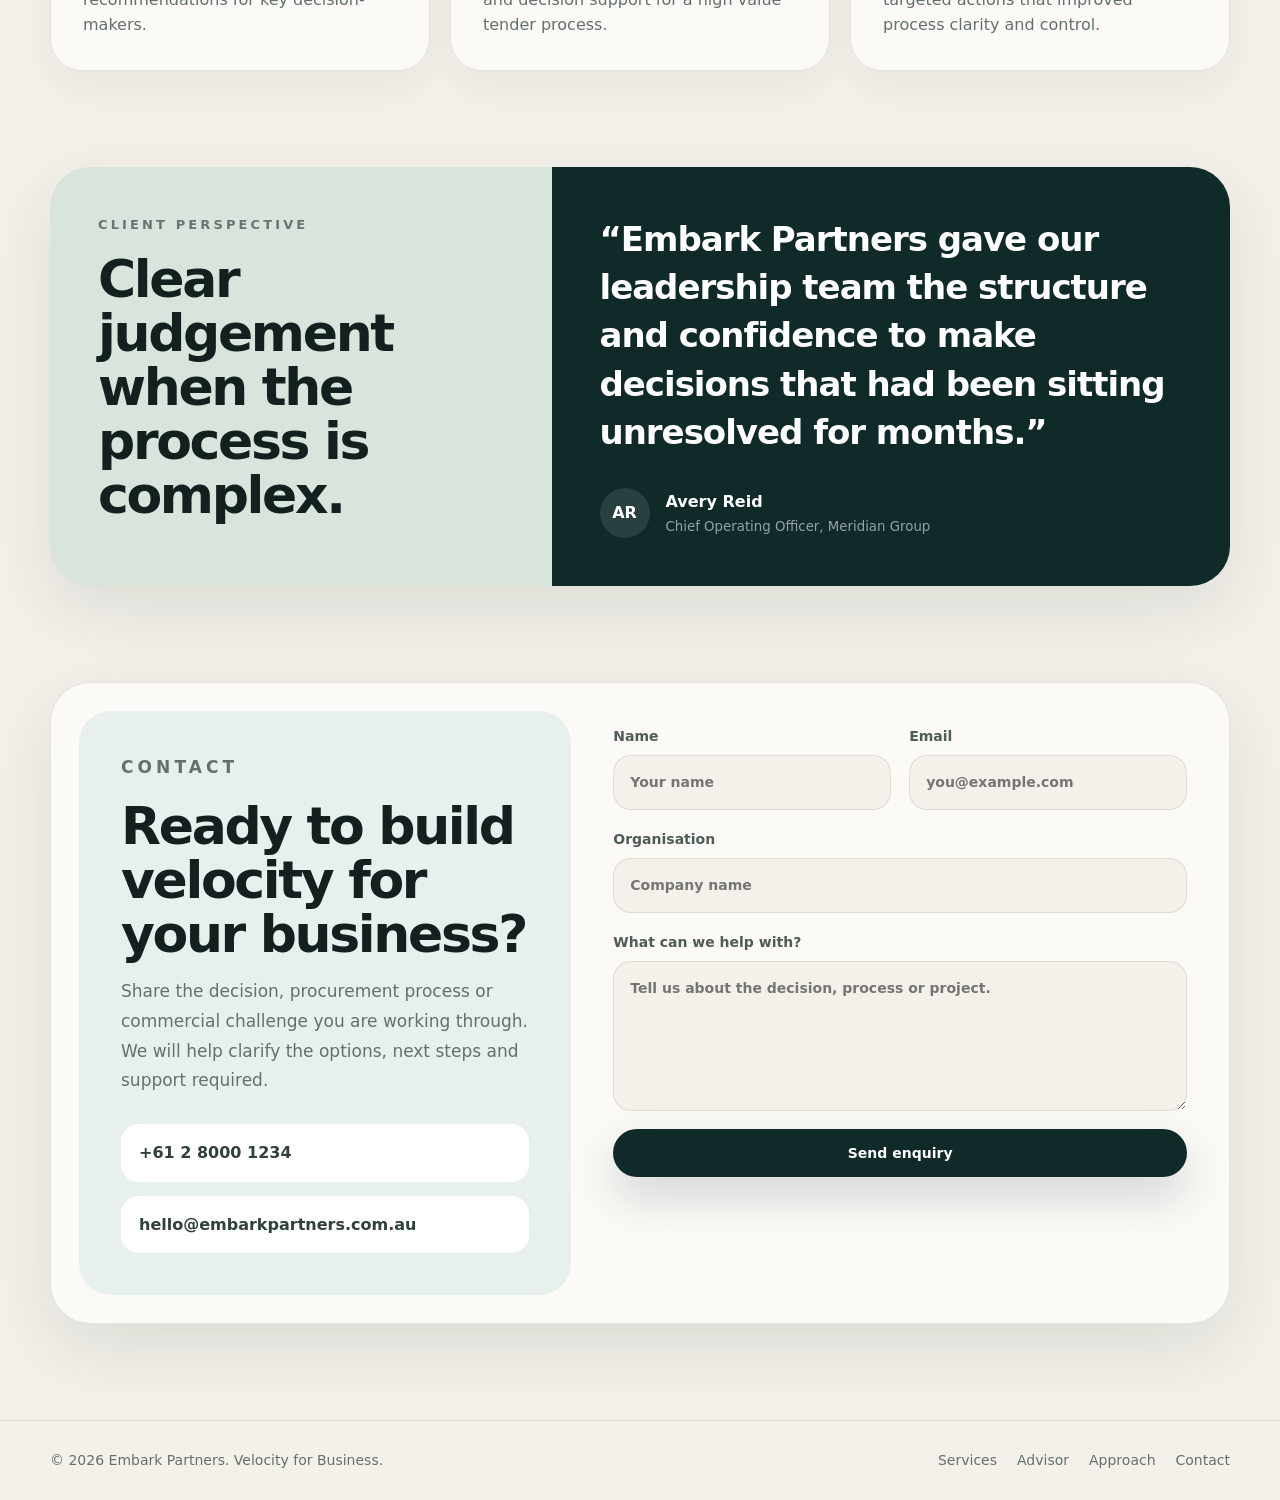
==== commit 92b2101d: "Add files via upload" ====
--- a/index.html
+++ b/index.html
@@ -1,77 +1,293 @@
 <!doctype html>
-<html lang="en">
-  <head>
-    <meta charset="UTF-8" />
-    <meta name="viewport" content="width=device-width, initial-scale=1.0" />
-    <title>Embark Partners</title>
-    <meta name="description" content="Strategic commercial advice for complex decisions and public sector delivery." />
-    <style>
-      :root { --page:#f4f1ea; --ink:#13201f; --muted:#63706d; --accent:#2f6f67; --deep:#102a2a; --panel:#fbfaf7; }
-      *{box-sizing:border-box} body{margin:0;font-family:Inter,system-ui,-apple-system,Segoe UI,Roboto,sans-serif;background:var(--page);color:var(--ink);line-height:1.5}
-      .wrap{max-width:1100px;margin:0 auto;padding:0 1.25rem}
-      header{position:sticky;top:0;background:rgba(244,241,234,.92);backdrop-filter:blur(8px);border-bottom:1px solid #13201f1a;z-index:9}
-      nav{display:flex;justify-content:space-between;align-items:center;padding:1rem 0}.links a{margin-left:1rem;color:#30403d;text-decoration:none;font-weight:600}
-      .btn{display:inline-block;padding:.75rem 1.1rem;border-radius:999px;text-decoration:none;font-weight:700}
-      .btn-primary{background:var(--accent);color:#fff}.btn-outline{border:1px solid #13201f33;color:var(--ink)}
-      section{padding:4rem 0}.hero h1{font-size:clamp(2rem,5vw,4rem);line-height:1.1;margin:.5rem 0 1rem}
-      .muted{color:#4f5b57}.grid{display:grid;gap:1rem}.services{grid-template-columns:repeat(auto-fit,minmax(220px,1fr))}
-      .card{background:var(--panel);border:1px solid #13201f1a;border-radius:18px;padding:1.25rem}
-      footer{padding:2rem 0;border-top:1px solid #13201f1a;color:var(--muted)}
-      @media (max-width:700px){.links{display:none}}
-    </style>
-  </head>
-  <body>
-    <header>
-      <div class="wrap">
-        <nav>
-          <strong>Embark Partners</strong>
-          <div class="links">
-            <a href="#services">Services</a><a href="#approach">Approach</a><a href="#work">Work</a><a href="#contact">Contact</a>
-          </div>
-        </nav>
-      </div>
-    </header>
-    <main>
-      <section class="hero wrap" id="top">
-        <p class="muted"><strong>Velocity for Business</strong></p>
-        <h1>Strategic commercial advice for complex decisions and public sector delivery.</h1>
-        <p class="muted">Embark Partners helps leaders move from uncertainty to action with practical advisory, procurement assurance and clear commercial judgement.</p>
-        <p><a class="btn btn-primary" href="#contact">Talk to an adviser</a> <a class="btn btn-outline" href="#services">Explore services</a></p>
-      </section>
-
-      <section class="wrap" id="services">
-        <h2>Services</h2>
-        <div class="grid services">
-          <article class="card"><h3>Commercial advisory</h3><p>Strategic commercial advice that helps leaders make confident decisions.</p></article>
-          <article class="card"><h3>Procurement assurance</h3><p>Independent review and assurance support for procurement processes.</p></article>
-          <article class="card"><h3>Tender evaluation support</h3><p>Structured support for complex tender evaluations and governance.</p></article>
-          <article class="card"><h3>Remediation and improvement</h3><p>Practical activities to respond to review findings and improve outcomes.</p></article>
-        </div>
-      </section>
-
-      <section class="wrap" id="approach">
-        <h2>Approach</h2>
-        <div class="grid services">
-          <div class="card"><strong>Assess</strong><p>Understand current controls, risks and delivery objectives.</p></div>
-          <div class="card"><strong>Advise</strong><p>Provide practical guidance and decision-ready options.</p></div>
-          <div class="card"><strong>Act</strong><p>Support implementation, assurance and measurable uplift.</p></div>
-        </div>
-      </section>
-
-      <section class="wrap" id="work">
-        <h2>Recent work</h2>
-        <div class="card"><p>Provided review support, issue reporting and practical recommendations for key decision-makers in a complex government procurement pathway.</p></div>
-      </section>
-
-      <section class="wrap" id="contact">
-        <h2>Contact</h2>
-        <p>Email: <a href="mailto:hello@embarkpartners.com.au">hello@embarkpartners.com.au</a></p>
-        <p><a class="btn btn-primary" href="mailto:hello@embarkpartners.com.au">Start a conversation</a></p>
-      </section>
-    </main>
-    <footer>
-      <div class="wrap">© <span id="y"></span> Embark Partners</div>
-    </footer>
-    <script>document.getElementById('y').textContent=new Date().getFullYear();</script>
-  </body>
+<html lang="en-AU">
+<head>
+  <meta charset="utf-8">
+  <meta name="viewport" content="width=device-width, initial-scale=1">
+  <title>Embark Partners | Velocity for Business</title>
+  <meta name="description" content="Embark Partners provides strategic commercial advice, procurement assurance and tender evaluation support for complex business and public sector environments.">
+  <link rel="stylesheet" href="style.css">
+</head>
+<body>
+  <header class="site-header" data-header>
+    <div class="container nav-shell">
+      <a class="brand" href="#top" aria-label="Embark Partners home">
+        <span class="brand-mark" aria-hidden="true">
+          <svg viewBox="0 0 24 24" role="img"><path d="M12 2l1.9 6.1L20 10l-6.1 1.9L12 18l-1.9-6.1L4 10l6.1-1.9L12 2zM19 15l.9 2.8L23 19l-3.1 1.2L19 23l-.9-2.8L15 19l3.1-1.2L19 15z"></path></svg>
+        </span>
+        <span>Embark Partners</span>
+      </a>
+
+      <button class="menu-toggle" type="button" aria-label="Open menu" aria-expanded="false" data-menu-toggle>
+        <span></span>
+        <span></span>
+        <span></span>
+      </button>
+
+      <nav class="main-nav" data-nav>
+        <a href="#services">Services</a>
+        <a href="#advisor">Advisor</a>
+        <a href="#approach">Approach</a>
+        <a href="#work">Work</a>
+        <a href="#contact">Contact</a>
+      </nav>
+
+      <a class="header-link" href="mailto:hello@embarkpartners.com.au">hello@embarkpartners.com.au</a>
+      <a class="btn btn-primary header-cta" href="#contact">Start a conversation</a>
+    </div>
+  </header>
+
+  <main id="top">
+    <section class="hero section-pad">
+      <div class="soft-glow glow-one"></div>
+      <div class="soft-glow glow-two"></div>
+      <div class="soft-glow glow-three"></div>
+
+      <div class="container hero-grid">
+        <div class="hero-copy reveal">
+          <p class="eyebrow">Velocity for Business</p>
+          <h1>Strategic commercial advice for complex decisions and public sector delivery.</h1>
+          <p class="hero-text">Embark Partners helps leaders move from uncertainty to action with practical advisory, procurement assurance and clear commercial judgement.</p>
+          <div class="button-row">
+            <a class="btn btn-dark" href="#contact">Talk to an adviser</a>
+            <a class="btn btn-light" href="#services">Explore services</a>
+          </div>
+        </div>
+
+        <div class="hero-visual reveal delay-one" aria-label="AI Implementation dashboard">
+          <div class="dashboard-frame">
+            <div class="dashboard-card">
+              <div class="dashboard-bg"></div>
+              <div class="dashboard-content">
+                <div class="dashboard-header">
+                  <div>
+                    <p>Advisory pathway</p>
+                    <h2>AI Implementation</h2>
+                  </div>
+                  <div class="icon-box" aria-hidden="true">
+                    <svg viewBox="0 0 24 24"><circle cx="12" cy="12" r="8"></circle><circle cx="12" cy="12" r="3"></circle><path d="M12 2v4M12 18v4M2 12h4M18 12h4"></path></svg>
+                  </div>
+                </div>
+
+                <div class="progress-stack">
+                  <article class="progress-card">
+                    <div class="progress-meta">
+                      <div>
+                        <h3>Discovery</h3>
+                        <p>Complete</p>
+                      </div>
+                      <strong>100%</strong>
+                    </div>
+                    <div class="progress-track"><span style="width:100%"></span></div>
+                  </article>
+
+                  <article class="progress-card">
+                    <div class="progress-meta">
+                      <div>
+                        <h3>Assurance review</h3>
+                        <p>In progress</p>
+                      </div>
+                      <strong>76%</strong>
+                    </div>
+                    <div class="progress-track"><span style="width:76%"></span></div>
+                  </article>
+
+                  <article class="progress-card">
+                    <div class="progress-meta">
+                      <div>
+                        <h3>Targeted uplift</h3>
+                        <p>Next</p>
+                      </div>
+                      <strong>42%</strong>
+                    </div>
+                    <div class="progress-track"><span style="width:42%"></span></div>
+                  </article>
+                </div>
+
+                <div class="metric-grid">
+                  <article class="metric-card metric-green">
+                    <svg viewBox="0 0 24 24" aria-hidden="true"><path d="M4 19V5"></path><path d="M4 19h16"></path><path d="M7 15l4-4 3 3 5-7"></path></svg>
+                    <div>
+                      <strong>121%</strong>
+                      <p>faster issue resolution</p>
+                    </div>
+                  </article>
+
+                  <article class="metric-card metric-dark">
+                    <svg viewBox="0 0 24 24" aria-hidden="true"><path d="M12 3l7 3v5c0 5-3.5 8.5-7 10-3.5-1.5-7-5-7-10V6l7-3z"></path><path d="M9 12l2 2 4-5"></path></svg>
+                    <div>
+                      <strong>91%</strong>
+                      <p>engagements move to delivery</p>
+                    </div>
+                  </article>
+                </div>
+              </div>
+            </div>
+          </div>
+        </div>
+      </div>
+    </section>
+
+    <section class="proof-section">
+      <div class="container proof-grid">
+        <article><strong>91%</strong><span>of engagements move from discovery to delivery</span></article>
+        <article><strong>21 yrs</strong><span>average senior consultant experience</span></article>
+        <article><strong>120+</strong><span>business improvement projects supported</span></article>
+        <article><strong>4.9/5</strong><span>average client satisfaction score</span></article>
+      </div>
+    </section>
+
+    <section id="services" class="section-pad">
+      <div class="container">
+        <div class="section-heading reveal">
+          <p class="eyebrow">What we do</p>
+          <h2>Commercial and procurement advisory built for complex environments.</h2>
+          <p>We support public and private sector leaders with clear advice, proportionate assurance and practical delivery support.</p>
+        </div>
+
+        <div class="service-grid">
+          <article class="service-card reveal">
+            <div class="service-icon" aria-hidden="true"><svg viewBox="0 0 24 24"><path d="M12 3v18"></path><path d="M5 7h14"></path><path d="M6 7l-3 7h6L6 7z"></path><path d="M18 7l-3 7h6l-3-7z"></path></svg></div>
+            <h3>Commercial advisory</h3>
+            <p>Strategic commercial advice that helps leaders make confident decisions across complex public and private sector environments.</p>
+            <ul><li>Commercial strategy</li><li>Decision support</li><li>Executive reporting</li></ul>
+          </article>
+
+          <article class="service-card reveal delay-one">
+            <div class="service-icon" aria-hidden="true"><svg viewBox="0 0 24 24"><path d="M12 3l7 3v5c0 5-3.5 8.5-7 10-3.5-1.5-7-5-7-10V6l7-3z"></path><path d="M9 12l2 2 4-5"></path></svg></div>
+            <h3>Procurement assurance</h3>
+            <p>Independent review and assurance support for procurement processes, key decision-makers and governance forums.</p>
+            <ul><li>Assurance reviews</li><li>Process review</li><li>Risk and issue reporting</li></ul>
+          </article>
+
+          <article class="service-card reveal delay-two">
+            <div class="service-icon" aria-hidden="true"><svg viewBox="0 0 24 24"><path d="M8 3h8l3 3v15H5V3h3z"></path><path d="M15 3v4h4"></path><path d="M8 12h8"></path><path d="M8 16h5"></path></svg></div>
+            <h3>Tender evaluation support</h3>
+            <p>Structured support for complex tender evaluations, with clear planning, documentation and proportionate controls.</p>
+            <ul><li>Evaluation planning</li><li>Tender governance</li><li>Panel support</li></ul>
+          </article>
+
+          <article class="service-card reveal delay-three">
+            <div class="service-icon" aria-hidden="true"><svg viewBox="0 0 24 24"><path d="M4 7h16"></path><path d="M7 7V5h10v2"></path><path d="M6 7v13h12V7"></path><path d="M9 12h6"></path><path d="M9 16h4"></path></svg></div>
+            <h3>Remediation and improvement</h3>
+            <p>Practical activities that respond to review findings and improve procurement processes, practices and outcomes.</p>
+            <ul><li>Remediation planning</li><li>Practice uplift</li><li>Targeted improvement</li></ul>
+          </article>
+        </div>
+      </div>
+    </section>
+
+    <section id="advisor" class="advisor-section">
+      <div class="container advisor-grid reveal">
+        <aside class="advisor-card">
+          <p class="eyebrow light">Lead advisor</p>
+          <div class="advisor-avatar">DH</div>
+          <h2>Dan Huby</h2>
+          <p class="advisor-role">Lead Advisory</p>
+          <div class="advisor-points">
+            <span>ACT and Federal Government advisory</span>
+            <span>Procurement assurance and tender evaluation</span>
+            <span>Commercial strategy and transaction advice</span>
+          </div>
+        </aside>
+
+        <div class="advisor-copy">
+          <p class="lead-copy">Dan has a broad legal and commercial background, with extensive experience as a commercial adviser to ACT and Federal Government departments and agencies.</p>
+          <div class="two-column-copy">
+            <p>He has worked across a range of industry sectors, advising on complex commercial transactions in both the public and private sectors. Through this experience, Dan has developed strong expertise in commercial procurement planning and the management of complex tender evaluations.</p>
+            <p>Dan has supported clients with procurement assurance reviews, executive reporting on key issues and opportunities, and remediation activities identified through review processes.</p>
+            <p>His extensive experience in public procurement means he is well placed to advise agencies on procurement process reviews, provide assurance support to key decision-makers, and recommend targeted, proportionate measures to improve procurement processes and practices.</p>
+            <p>Dan's diverse skill set allows him to provide high-level strategic commercial advice across a range of industries, with a clear focus on client needs and objectives.</p>
+          </div>
+        </div>
+      </div>
+    </section>
+
+    <section id="approach" class="approach-section section-pad">
+      <div class="container approach-grid">
+        <div class="approach-intro reveal">
+          <p class="eyebrow light">Our approach</p>
+          <h2>From intent to action without losing the detail.</h2>
+          <p>Our work starts with the business problem, not a fixed method. We create a clear path, support the people involved and keep the focus on value.</p>
+          <a class="btn btn-invert" href="#contact">Plan your next move</a>
+        </div>
+
+        <div class="step-stack">
+          <article class="step-card reveal"><span>01</span><div><h3>Understand the decision</h3><p>We clarify the commercial context, procurement risks, constraints and outcomes that matter most.</p></div></article>
+          <article class="step-card reveal delay-one"><span>02</span><div><h3>Shape the pathway</h3><p>We turn complex options into a practical plan with clear owners, review points and measures.</p></div></article>
+          <article class="step-card reveal delay-two"><span>03</span><div><h3>Support assurance</h3><p>We work beside your team to review process, report key issues and support decision-makers.</p></div></article>
+          <article class="step-card reveal delay-three"><span>04</span><div><h3>Improve what matters</h3><p>We recommend targeted, proportionate actions that improve procurement practices and business outcomes.</p></div></article>
+        </div>
+      </div>
+    </section>
+
+    <section id="work" class="section-pad">
+      <div class="container">
+        <div class="split-heading reveal">
+          <div>
+            <p class="eyebrow">Selected work</p>
+            <h2>Recent commercial challenges we help solve.</h2>
+          </div>
+          <a class="btn btn-light" href="#contact">Discuss your project</a>
+        </div>
+
+        <div class="work-grid">
+          <article class="work-card reveal"><span>01</span><h3>Assuring a complex procurement pathway</h3><p class="sector">Government advisory</p><p>Provided review support, issue reporting and practical recommendations for key decision-makers.</p></article>
+          <article class="work-card reveal delay-one"><span>02</span><h3>Strengthening tender evaluation governance</h3><p class="sector">Public sector procurement</p><p>Improved evaluation planning, records and decision support for a high value tender process.</p></article>
+          <article class="work-card reveal delay-two"><span>03</span><h3>Remediating review findings</h3><p class="sector">Commercial operations</p><p>Translated assurance findings into targeted actions that improved process clarity and control.</p></article>
+        </div>
+      </div>
+    </section>
+
+    <section class="quote-section">
+      <div class="container quote-grid reveal">
+        <div>
+          <p class="eyebrow">Client perspective</p>
+          <h2>Clear judgement when the process is complex.</h2>
+        </div>
+        <blockquote>
+          <p>“Embark Partners gave our leadership team the structure and confidence to make decisions that had been sitting unresolved for months.”</p>
+          <footer><span>AR</span><div><strong>Avery Reid</strong><small>Chief Operating Officer, Meridian Group</small></div></footer>
+        </blockquote>
+      </div>
+    </section>
+
+    <section id="contact" class="contact-section section-pad">
+      <div class="container contact-grid reveal">
+        <div class="contact-copy">
+          <p class="eyebrow">Contact</p>
+          <h2>Ready to build velocity for your business?</h2>
+          <p>Share the decision, procurement process or commercial challenge you are working through. We will help clarify the options, next steps and support required.</p>
+          <div class="contact-links">
+            <a href="tel:+61280001234">+61 2 8000 1234</a>
+            <a href="mailto:hello@embarkpartners.com.au">hello@embarkpartners.com.au</a>
+          </div>
+        </div>
+
+        <form class="contact-form" action="mailto:hello@embarkpartners.com.au" method="post" enctype="text/plain">
+          <div class="form-row">
+            <label>Name<input name="name" type="text" placeholder="Your name" required></label>
+            <label>Email<input name="email" type="email" placeholder="you@example.com" required></label>
+          </div>
+          <label>Organisation<input name="organisation" type="text" placeholder="Company name"></label>
+          <label>What can we help with?<textarea name="message" placeholder="Tell us about the decision, process or project." required></textarea></label>
+          <button class="btn btn-dark" type="submit">Send enquiry</button>
+        </form>
+      </div>
+    </section>
+  </main>
+
+  <footer class="footer">
+    <div class="container footer-inner">
+      <p>© 2026 Embark Partners. Velocity for Business.</p>
+      <nav>
+        <a href="#services">Services</a>
+        <a href="#advisor">Advisor</a>
+        <a href="#approach">Approach</a>
+        <a href="#contact">Contact</a>
+      </nav>
+    </div>
+  </footer>
+
+  <script src="script.js"></script>
+</body>
 </html>
--- a/style.css
+++ b/style.css
@@ -0,0 +1,1224 @@
+:root {
+  --page: #f4f1ea;
+  --panel: #fbfaf7;
+  --ink: #13201f;
+  --muted: #63706d;
+  --deep: #102a2a;
+  --deep-soft: #183939;
+  --accent: #2f6f67;
+  --accent-dark: #255850;
+  --sage: #d9e4dc;
+  --sea-mist: #e7f0ed;
+  --stone: #ece7dd;
+  --gold: #b79a63;
+  --white: #ffffff;
+  --shadow: 0 24px 70px rgba(16, 42, 42, 0.11);
+  --radius-xl: 32px;
+  --radius-lg: 24px;
+  --radius-md: 18px;
+  --container: 1180px;
+}
+
+* {
+  box-sizing: border-box;
+}
+
+html {
+  scroll-behavior: smooth;
+}
+
+body {
+  margin: 0;
+  background: var(--page);
+  color: var(--ink);
+  font-family: Inter, ui-sans-serif, system-ui, -apple-system, BlinkMacSystemFont, "Segoe UI", sans-serif;
+  line-height: 1.6;
+  text-rendering: optimizeLegibility;
+}
+
+img,
+svg {
+  display: block;
+}
+
+svg {
+  fill: none;
+  stroke: currentColor;
+  stroke-width: 1.9;
+  stroke-linecap: round;
+  stroke-linejoin: round;
+}
+
+a {
+  color: inherit;
+  text-decoration: none;
+}
+
+button,
+input,
+textarea {
+  font: inherit;
+}
+
+.container {
+  width: min(100% - 40px, var(--container));
+  margin: 0 auto;
+}
+
+.section-pad {
+  padding: 96px 0;
+}
+
+.site-header {
+  position: sticky;
+  top: 0;
+  z-index: 50;
+  border-bottom: 1px solid rgba(19, 32, 31, 0.1);
+  background: rgba(244, 241, 234, 0.9);
+  backdrop-filter: blur(18px);
+}
+
+.nav-shell {
+  display: flex;
+  align-items: center;
+  justify-content: space-between;
+  gap: 22px;
+  min-height: 76px;
+}
+
+.brand {
+  display: inline-flex;
+  align-items: center;
+  gap: 12px;
+  font-size: 18px;
+  font-weight: 750;
+  letter-spacing: -0.03em;
+}
+
+.brand-mark {
+  display: grid;
+  width: 42px;
+  height: 42px;
+  place-items: center;
+  border-radius: 16px;
+  background: var(--deep);
+  color: var(--white);
+  box-shadow: 0 14px 32px rgba(16, 42, 42, 0.18);
+}
+
+.brand-mark svg {
+  width: 20px;
+  height: 20px;
+}
+
+.main-nav {
+  display: flex;
+  align-items: center;
+  gap: 30px;
+  margin-left: auto;
+}
+
+.main-nav a,
+.header-link {
+  color: #4f5b57;
+  font-size: 14px;
+  font-weight: 650;
+  transition: color 180ms ease;
+}
+
+.main-nav a:hover,
+.header-link:hover {
+  color: var(--ink);
+}
+
+.header-link {
+  margin-left: 8px;
+}
+
+.btn {
+  display: inline-flex;
+  align-items: center;
+  justify-content: center;
+  min-height: 48px;
+  border: 0;
+  border-radius: 999px;
+  padding: 13px 22px;
+  cursor: pointer;
+  font-size: 14px;
+  font-weight: 760;
+  transition: transform 180ms ease, background-color 180ms ease, box-shadow 180ms ease;
+}
+
+.btn:hover {
+  transform: translateY(-2px);
+}
+
+.btn-primary {
+  background: var(--accent);
+  color: var(--white);
+  box-shadow: 0 18px 40px rgba(47, 111, 103, 0.2);
+}
+
+.btn-primary:hover {
+  background: var(--accent-dark);
+}
+
+.btn-dark {
+  background: var(--deep);
+  color: var(--white);
+  box-shadow: 0 20px 48px rgba(16, 42, 42, 0.18);
+}
+
+.btn-dark:hover {
+  background: var(--deep-soft);
+}
+
+.btn-light {
+  border: 1px solid rgba(19, 32, 31, 0.14);
+  background: rgba(255, 255, 255, 0.72);
+  color: var(--ink);
+}
+
+.btn-light:hover {
+  background: var(--white);
+  box-shadow: 0 18px 34px rgba(16, 42, 42, 0.08);
+}
+
+.btn-invert {
+  background: var(--white);
+  color: var(--deep);
+}
+
+.menu-toggle {
+  display: none;
+  width: 46px;
+  height: 46px;
+  padding: 0;
+  border: 1px solid rgba(19, 32, 31, 0.12);
+  border-radius: 999px;
+  background: rgba(255, 255, 255, 0.72);
+}
+
+.menu-toggle span {
+  display: block;
+  width: 18px;
+  height: 2px;
+  margin: 4px auto;
+  border-radius: 999px;
+  background: var(--deep);
+  transition: transform 180ms ease, opacity 180ms ease;
+}
+
+.menu-toggle.is-open span:nth-child(1) {
+  transform: translateY(6px) rotate(45deg);
+}
+
+.menu-toggle.is-open span:nth-child(2) {
+  opacity: 0;
+}
+
+.menu-toggle.is-open span:nth-child(3) {
+  transform: translateY(-6px) rotate(-45deg);
+}
+
+.hero {
+  position: relative;
+  overflow: hidden;
+  padding-top: 88px;
+  padding-bottom: 110px;
+}
+
+.hero-grid {
+  position: relative;
+  z-index: 1;
+  display: grid;
+  grid-template-columns: 1.04fr 0.96fr;
+  gap: 56px;
+  align-items: center;
+}
+
+.soft-glow {
+  position: absolute;
+  border-radius: 999px;
+  filter: blur(70px);
+  pointer-events: none;
+}
+
+.glow-one {
+  top: 44px;
+  left: 42%;
+  width: 280px;
+  height: 280px;
+  background: rgba(217, 228, 220, 0.85);
+}
+
+.glow-two {
+  top: 160px;
+  right: -80px;
+  width: 380px;
+  height: 380px;
+  background: rgba(47, 111, 103, 0.16);
+}
+
+.glow-three {
+  bottom: -120px;
+  left: -80px;
+  width: 320px;
+  height: 320px;
+  background: rgba(183, 154, 99, 0.14);
+}
+
+.eyebrow {
+  margin: 0 0 16px;
+  color: #6b746f;
+  font-size: 13px;
+  font-weight: 780;
+  letter-spacing: 0.24em;
+  text-transform: uppercase;
+}
+
+.eyebrow.light {
+  color: rgba(255, 255, 255, 0.58);
+}
+
+h1,
+h2,
+h3,
+p {
+  margin-top: 0;
+}
+
+h1 {
+  max-width: 820px;
+  margin-bottom: 24px;
+  font-size: clamp(48px, 7vw, 78px);
+  line-height: 0.96;
+  font-weight: 760;
+  letter-spacing: -0.06em;
+}
+
+.hero-text {
+  max-width: 650px;
+  margin-bottom: 32px;
+  color: #4f5b57;
+  font-size: 19px;
+  line-height: 1.75;
+}
+
+.button-row {
+  display: flex;
+  flex-wrap: wrap;
+  gap: 14px;
+}
+
+.dashboard-frame {
+  border: 1px solid rgba(19, 32, 31, 0.1);
+  border-radius: 40px;
+  background: var(--panel);
+  padding: 16px;
+  box-shadow: var(--shadow);
+}
+
+.dashboard-card {
+  position: relative;
+  min-height: 600px;
+  overflow: hidden;
+  border-radius: 32px;
+  background: var(--deep);
+  color: var(--white);
+}
+
+.dashboard-bg {
+  position: absolute;
+  inset: 0;
+  background:
+    radial-gradient(circle at 18% 18%, rgba(47, 111, 103, 0.95), transparent 30%),
+    radial-gradient(circle at 84% 12%, rgba(217, 228, 220, 0.58), transparent 20%),
+    radial-gradient(circle at 60% 84%, rgba(183, 154, 99, 0.72), transparent 22%);
+  opacity: 0.42;
+}
+
+.dashboard-content {
+  position: relative;
+  z-index: 1;
+  display: flex;
+  flex-direction: column;
+  min-height: 600px;
+  padding: 30px;
+}
+
+.dashboard-header {
+  display: flex;
+  align-items: flex-start;
+  justify-content: space-between;
+  gap: 24px;
+  margin-bottom: 28px;
+}
+
+.dashboard-header p {
+  margin-bottom: 4px;
+  color: rgba(255, 255, 255, 0.6);
+  font-size: 14px;
+}
+
+.dashboard-header h2 {
+  margin-bottom: 0;
+  font-size: 21px;
+  line-height: 1.25;
+  letter-spacing: -0.03em;
+}
+
+.icon-box {
+  display: grid;
+  flex: 0 0 auto;
+  width: 56px;
+  height: 56px;
+  place-items: center;
+  border-radius: 18px;
+  background: rgba(255, 255, 255, 0.1);
+  color: rgba(255, 255, 255, 0.9);
+  backdrop-filter: blur(16px);
+}
+
+.icon-box svg {
+  width: 25px;
+  height: 25px;
+}
+
+.progress-stack {
+  display: grid;
+  gap: 16px;
+}
+
+.progress-card {
+  border: 1px solid rgba(255, 255, 255, 0.1);
+  border-radius: 26px;
+  background: rgba(255, 255, 255, 0.1);
+  padding: 22px;
+  backdrop-filter: blur(16px);
+}
+
+.progress-meta {
+  display: flex;
+  align-items: flex-start;
+  justify-content: space-between;
+  gap: 18px;
+  margin-bottom: 16px;
+}
+
+.progress-meta h3 {
+  margin-bottom: 2px;
+  font-size: 16px;
+  font-weight: 720;
+}
+
+.progress-meta p {
+  margin-bottom: 0;
+  color: rgba(255, 255, 255, 0.56);
+  font-size: 14px;
+}
+
+.progress-meta strong {
+  color: var(--sage);
+  font-size: 14px;
+}
+
+.progress-track {
+  height: 8px;
+  overflow: hidden;
+  border-radius: 999px;
+  background: rgba(255, 255, 255, 0.12);
+}
+
+.progress-track span {
+  display: block;
+  height: 100%;
+  border-radius: inherit;
+  background: var(--gold);
+}
+
+.metric-grid {
+  display: grid;
+  grid-template-columns: repeat(2, minmax(0, 1fr));
+  gap: 16px;
+  align-items: stretch;
+  margin-top: 20px;
+}
+
+.metric-card {
+  display: flex;
+  min-height: 156px;
+  flex-direction: column;
+  justify-content: space-between;
+  border-radius: 26px;
+  padding: 24px;
+}
+
+.metric-green {
+  background: var(--accent);
+}
+
+.metric-dark {
+  border: 1px solid rgba(255, 255, 255, 0.1);
+  background: rgba(255, 255, 255, 0.1);
+  backdrop-filter: blur(16px);
+}
+
+.metric-card svg {
+  width: 28px;
+  height: 28px;
+}
+
+.metric-card strong {
+  display: block;
+  font-size: 40px;
+  line-height: 1;
+  letter-spacing: -0.04em;
+}
+
+.metric-card p {
+  margin: 8px 0 0;
+  color: rgba(255, 255, 255, 0.68);
+  font-size: 14px;
+}
+
+.proof-section {
+  padding-bottom: 44px;
+}
+
+.proof-grid {
+  display: grid;
+  grid-template-columns: repeat(4, 1fr);
+  gap: 14px;
+  border: 1px solid rgba(19, 32, 31, 0.1);
+  border-radius: var(--radius-xl);
+  background: rgba(255, 255, 255, 0.78);
+  padding: 14px;
+  box-shadow: 0 18px 44px rgba(16, 42, 42, 0.06);
+}
+
+.proof-grid article {
+  border-radius: 24px;
+  background: var(--sea-mist);
+  padding: 26px;
+}
+
+.proof-grid strong {
+  display: block;
+  margin-bottom: 6px;
+  font-size: 33px;
+  line-height: 1;
+  letter-spacing: -0.04em;
+}
+
+.proof-grid span {
+  display: block;
+  color: var(--muted);
+  font-size: 14px;
+  line-height: 1.55;
+}
+
+.section-heading {
+  max-width: 760px;
+  margin: 0 auto 48px;
+  text-align: center;
+}
+
+.section-heading h2,
+.split-heading h2,
+.approach-intro h2,
+.contact-copy h2,
+.quote-grid h2 {
+  margin-bottom: 16px;
+  font-size: clamp(34px, 4.2vw, 52px);
+  line-height: 1.04;
+  font-weight: 740;
+  letter-spacing: -0.045em;
+}
+
+.section-heading p:not(.eyebrow),
+.approach-intro p,
+.contact-copy p {
+  color: var(--muted);
+  font-size: 17px;
+  line-height: 1.75;
+}
+
+.service-grid {
+  display: grid;
+  grid-template-columns: repeat(2, minmax(0, 1fr));
+  gap: 20px;
+}
+
+.service-card,
+.work-card {
+  border: 1px solid rgba(19, 32, 31, 0.1);
+  border-radius: var(--radius-xl);
+  background: var(--panel);
+  box-shadow: 0 18px 44px rgba(16, 42, 42, 0.055);
+}
+
+.service-card {
+  padding: 32px;
+  transition: transform 180ms ease, box-shadow 180ms ease;
+}
+
+.service-card:hover {
+  transform: translateY(-4px);
+  box-shadow: 0 24px 60px rgba(16, 42, 42, 0.1);
+}
+
+.service-icon {
+  display: grid;
+  width: 58px;
+  height: 58px;
+  place-items: center;
+  margin-bottom: 28px;
+  border-radius: 20px;
+  background: var(--sea-mist);
+  color: var(--accent);
+}
+
+.service-icon svg {
+  width: 27px;
+  height: 27px;
+}
+
+.service-card h3 {
+  margin-bottom: 14px;
+  font-size: 25px;
+  line-height: 1.15;
+  letter-spacing: -0.035em;
+}
+
+.service-card p {
+  margin-bottom: 24px;
+  color: var(--muted);
+}
+
+.service-card ul {
+  display: grid;
+  gap: 12px;
+  margin: 0;
+  padding: 0;
+  list-style: none;
+}
+
+.service-card li {
+  position: relative;
+  padding-left: 28px;
+  color: #4f5b57;
+  font-size: 14px;
+  font-weight: 650;
+}
+
+.service-card li::before {
+  content: "";
+  position: absolute;
+  left: 0;
+  top: 0.55em;
+  width: 14px;
+  height: 8px;
+  border-bottom: 2px solid var(--accent);
+  border-left: 2px solid var(--accent);
+  transform: rotate(-45deg);
+}
+
+.advisor-section {
+  padding-bottom: 96px;
+}
+
+.advisor-grid {
+  display: grid;
+  grid-template-columns: 0.82fr 1.18fr;
+  gap: 24px;
+  overflow: hidden;
+  border: 1px solid rgba(19, 32, 31, 0.1);
+  border-radius: 40px;
+  background: var(--panel);
+  padding: 28px;
+  box-shadow: var(--shadow);
+}
+
+.advisor-card {
+  border-radius: 32px;
+  background: var(--deep);
+  color: var(--white);
+  padding: 40px;
+}
+
+.advisor-avatar {
+  display: grid;
+  width: 96px;
+  height: 96px;
+  place-items: center;
+  margin-bottom: 30px;
+  border-radius: 30px;
+  background: var(--sage);
+  color: var(--deep);
+  font-size: 30px;
+  font-weight: 780;
+}
+
+.advisor-card h2 {
+  margin-bottom: 8px;
+  font-size: clamp(38px, 4vw, 54px);
+  line-height: 1;
+  letter-spacing: -0.05em;
+}
+
+.advisor-role {
+  margin-bottom: 34px;
+  color: var(--sage);
+  font-size: 18px;
+  font-weight: 700;
+}
+
+.advisor-points {
+  display: grid;
+  gap: 14px;
+}
+
+.advisor-points span {
+  position: relative;
+  padding-left: 24px;
+  color: rgba(255, 255, 255, 0.72);
+  font-size: 14px;
+}
+
+.advisor-points span::before {
+  content: "";
+  position: absolute;
+  left: 0;
+  top: 0.7em;
+  width: 8px;
+  height: 8px;
+  border-radius: 999px;
+  background: var(--gold);
+}
+
+.advisor-copy {
+  padding: 16px 10px 10px;
+}
+
+.lead-copy {
+  max-width: 760px;
+  margin-bottom: 28px;
+  color: #30403d;
+  font-size: 21px;
+  line-height: 1.7;
+}
+
+.two-column-copy {
+  display: grid;
+  grid-template-columns: repeat(2, minmax(0, 1fr));
+  gap: 22px;
+  color: var(--muted);
+}
+
+.two-column-copy p {
+  margin-bottom: 0;
+}
+
+.approach-section {
+  background: var(--deep);
+  color: var(--white);
+}
+
+.approach-grid {
+  display: grid;
+  grid-template-columns: 0.9fr 1.1fr;
+  gap: 56px;
+  align-items: start;
+}
+
+.approach-intro {
+  position: sticky;
+  top: 116px;
+}
+
+.approach-intro p:not(.eyebrow) {
+  margin-bottom: 28px;
+  color: rgba(255, 255, 255, 0.66);
+}
+
+.step-stack {
+  display: grid;
+  gap: 18px;
+}
+
+.step-card {
+  display: flex;
+  gap: 22px;
+  border: 1px solid rgba(255, 255, 255, 0.1);
+  border-radius: var(--radius-xl);
+  background: rgba(255, 255, 255, 0.06);
+  padding: 30px;
+  backdrop-filter: blur(16px);
+}
+
+.step-card span {
+  display: grid;
+  flex: 0 0 56px;
+  height: 56px;
+  place-items: center;
+  border-radius: 18px;
+  background: var(--sage);
+  color: var(--deep);
+  font-size: 18px;
+  font-weight: 800;
+}
+
+.step-card h3 {
+  margin-bottom: 8px;
+  font-size: 25px;
+  line-height: 1.18;
+  letter-spacing: -0.035em;
+}
+
+.step-card p {
+  margin-bottom: 0;
+  color: rgba(255, 255, 255, 0.64);
+}
+
+.split-heading {
+  display: flex;
+  align-items: end;
+  justify-content: space-between;
+  gap: 28px;
+  margin-bottom: 46px;
+}
+
+.split-heading > div {
+  max-width: 640px;
+}
+
+.work-grid {
+  display: grid;
+  grid-template-columns: repeat(3, minmax(0, 1fr));
+  gap: 20px;
+}
+
+.work-card {
+  display: flex;
+  min-height: 360px;
+  flex-direction: column;
+  padding: 32px;
+}
+
+.work-card span {
+  margin-bottom: 40px;
+  color: #6b746f;
+  font-size: 13px;
+  font-weight: 800;
+  letter-spacing: 0.18em;
+}
+
+.work-card h3 {
+  margin-bottom: 14px;
+  font-size: 25px;
+  line-height: 1.16;
+  letter-spacing: -0.035em;
+}
+
+.work-card .sector {
+  margin-bottom: auto;
+  color: var(--accent);
+  font-size: 14px;
+  font-weight: 760;
+}
+
+.work-card p:last-child {
+  margin-top: 34px;
+  margin-bottom: 0;
+  color: var(--muted);
+}
+
+.quote-section {
+  padding-bottom: 96px;
+}
+
+.quote-grid {
+  display: grid;
+  grid-template-columns: 0.85fr 1.15fr;
+  overflow: hidden;
+  border-radius: 40px;
+  background: var(--sage);
+  box-shadow: var(--shadow);
+}
+
+.quote-grid > div,
+.quote-grid blockquote {
+  padding: 48px;
+}
+
+.quote-grid blockquote {
+  margin: 0;
+  background: var(--deep);
+  color: var(--white);
+}
+
+.quote-grid blockquote p {
+  margin-bottom: 32px;
+  font-size: clamp(24px, 2.8vw, 34px);
+  line-height: 1.42;
+  font-weight: 620;
+  letter-spacing: -0.03em;
+}
+
+.quote-grid footer {
+  display: flex;
+  align-items: center;
+  gap: 16px;
+}
+
+.quote-grid footer span {
+  display: grid;
+  width: 50px;
+  height: 50px;
+  place-items: center;
+  border-radius: 999px;
+  background: rgba(255, 255, 255, 0.1);
+  font-weight: 800;
+}
+
+.quote-grid small {
+  display: block;
+  margin-top: 2px;
+  color: rgba(255, 255, 255, 0.56);
+}
+
+.contact-section {
+  padding-top: 0;
+}
+
+.contact-grid {
+  display: grid;
+  grid-template-columns: 0.9fr 1.1fr;
+  gap: 28px;
+  border: 1px solid rgba(19, 32, 31, 0.1);
+  border-radius: 40px;
+  background: var(--panel);
+  padding: 28px;
+  box-shadow: var(--shadow);
+}
+
+.contact-copy {
+  border-radius: 32px;
+  background: var(--sea-mist);
+  padding: 42px;
+}
+
+.contact-copy p:not(.eyebrow) {
+  margin-bottom: 28px;
+}
+
+.contact-links {
+  display: grid;
+  gap: 14px;
+}
+
+.contact-links a {
+  display: block;
+  border-radius: 18px;
+  background: var(--white);
+  padding: 16px 18px;
+  color: #30403d;
+  font-weight: 700;
+  transition: background-color 180ms ease, color 180ms ease;
+}
+
+.contact-links a:hover {
+  background: var(--deep);
+  color: var(--white);
+}
+
+.contact-form {
+  display: grid;
+  align-content: start;
+  gap: 18px;
+  padding: 14px;
+}
+
+.form-row {
+  display: grid;
+  grid-template-columns: repeat(2, minmax(0, 1fr));
+  gap: 18px;
+}
+
+label {
+  display: grid;
+  gap: 8px;
+  color: #4f5b57;
+  font-size: 14px;
+  font-weight: 720;
+}
+
+input,
+textarea {
+  width: 100%;
+  border: 1px solid rgba(19, 32, 31, 0.1);
+  border-radius: 18px;
+  background: var(--page);
+  color: var(--ink);
+  outline: 0;
+  padding: 15px 16px;
+  transition: border-color 180ms ease, box-shadow 180ms ease;
+}
+
+textarea {
+  min-height: 150px;
+  resize: vertical;
+}
+
+input:focus,
+textarea:focus {
+  border-color: var(--accent);
+  box-shadow: 0 0 0 4px rgba(47, 111, 103, 0.12);
+}
+
+.footer {
+  border-top: 1px solid rgba(19, 32, 31, 0.1);
+  padding: 28px 0;
+}
+
+.footer-inner {
+  display: flex;
+  align-items: center;
+  justify-content: space-between;
+  gap: 22px;
+  color: var(--muted);
+  font-size: 14px;
+}
+
+.footer-inner p {
+  margin-bottom: 0;
+}
+
+.footer-inner nav {
+  display: flex;
+  flex-wrap: wrap;
+  gap: 20px;
+}
+
+.footer-inner a:hover {
+  color: var(--ink);
+}
+
+.reveal {
+  opacity: 0;
+  transform: translateY(24px);
+  transition: opacity 650ms ease, transform 650ms ease;
+}
+
+.reveal.is-visible {
+  opacity: 1;
+  transform: translateY(0);
+}
+
+.delay-one {
+  transition-delay: 90ms;
+}
+
+.delay-two {
+  transition-delay: 160ms;
+}
+
+.delay-three {
+  transition-delay: 230ms;
+}
+
+@media (max-width: 1060px) {
+  .header-link,
+  .header-cta {
+    display: none;
+  }
+
+  .hero-grid,
+  .approach-grid,
+  .advisor-grid,
+  .contact-grid,
+  .quote-grid {
+    grid-template-columns: 1fr;
+  }
+
+  .approach-intro {
+    position: static;
+  }
+
+  .proof-grid,
+  .work-grid {
+    grid-template-columns: repeat(2, minmax(0, 1fr));
+  }
+}
+
+@media (max-width: 760px) {
+  .container {
+    width: min(100% - 28px, var(--container));
+  }
+
+  .section-pad {
+    padding: 72px 0;
+  }
+
+  .nav-shell {
+    min-height: 68px;
+  }
+
+  .menu-toggle {
+    display: block;
+  }
+
+  .main-nav {
+    position: absolute;
+    top: 68px;
+    left: 14px;
+    right: 14px;
+    display: none;
+    flex-direction: column;
+    align-items: stretch;
+    gap: 0;
+    border: 1px solid rgba(19, 32, 31, 0.1);
+    border-radius: 22px;
+    background: var(--panel);
+    padding: 10px;
+    box-shadow: 0 20px 50px rgba(16, 42, 42, 0.13);
+  }
+
+  .main-nav.is-open {
+    display: flex;
+  }
+
+  .main-nav a {
+    border-radius: 14px;
+    padding: 13px 14px;
+  }
+
+  .main-nav a:hover {
+    background: var(--sea-mist);
+  }
+
+  .hero {
+    padding-top: 64px;
+    padding-bottom: 74px;
+  }
+
+  h1 {
+    font-size: clamp(43px, 13vw, 62px);
+  }
+
+  .hero-text {
+    font-size: 17px;
+  }
+
+  .button-row .btn,
+  .split-heading .btn {
+    width: 100%;
+  }
+
+  .dashboard-frame,
+  .advisor-grid,
+  .contact-grid {
+    border-radius: 30px;
+    padding: 10px;
+  }
+
+  .dashboard-card,
+  .advisor-card,
+  .contact-copy {
+    border-radius: 24px;
+  }
+
+  .dashboard-content {
+    min-height: auto;
+    padding: 22px;
+  }
+
+  .dashboard-card {
+    min-height: auto;
+  }
+
+  .dashboard-header {
+    align-items: center;
+  }
+
+  .icon-box {
+    width: 48px;
+    height: 48px;
+    border-radius: 16px;
+  }
+
+  .metric-grid,
+  .service-grid,
+  .proof-grid,
+  .work-grid,
+  .two-column-copy,
+  .form-row {
+    grid-template-columns: 1fr;
+  }
+
+  .metric-card {
+    min-height: 146px;
+  }
+
+  .proof-grid {
+    padding: 10px;
+  }
+
+  .service-card,
+  .work-card,
+  .step-card,
+  .advisor-card,
+  .contact-copy,
+  .quote-grid > div,
+  .quote-grid blockquote {
+    padding: 26px;
+  }
+
+  .step-card {
+    flex-direction: column;
+  }
+
+  .split-heading {
+    align-items: start;
+    flex-direction: column;
+  }
+
+  .work-card {
+    min-height: auto;
+  }
+
+  .work-card span {
+    margin-bottom: 28px;
+  }
+
+  .work-card .sector {
+    margin-bottom: 0;
+  }
+
+  .quote-section,
+  .advisor-section {
+    padding-bottom: 72px;
+  }
+
+  .footer-inner {
+    align-items: flex-start;
+    flex-direction: column;
+  }
+}
+
+@media (prefers-reduced-motion: reduce) {
+  *,
+  *::before,
+  *::after {
+    scroll-behavior: auto !important;
+    transition-duration: 0.01ms !important;
+    animation-duration: 0.01ms !important;
+    animation-iteration-count: 1 !important;
+  }
+
+  .reveal {
+    opacity: 1;
+    transform: none;
+  }
+}
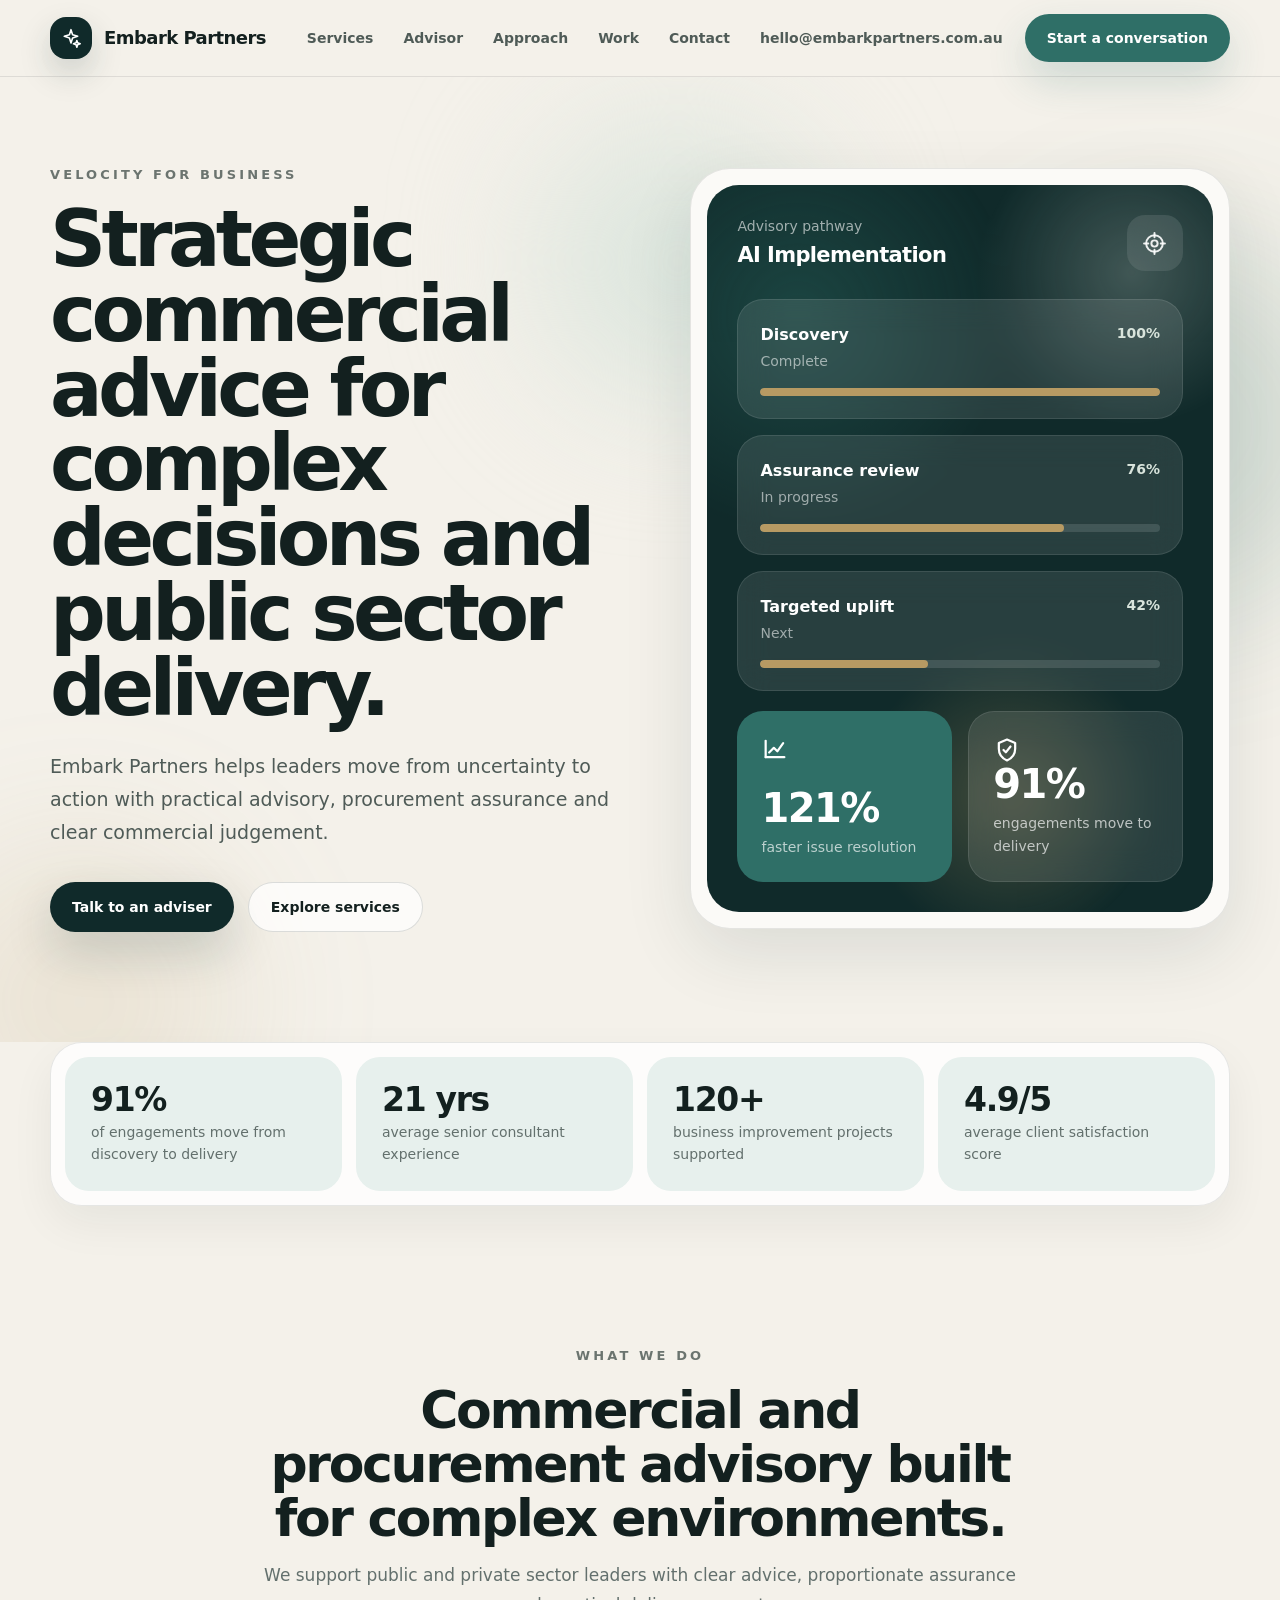
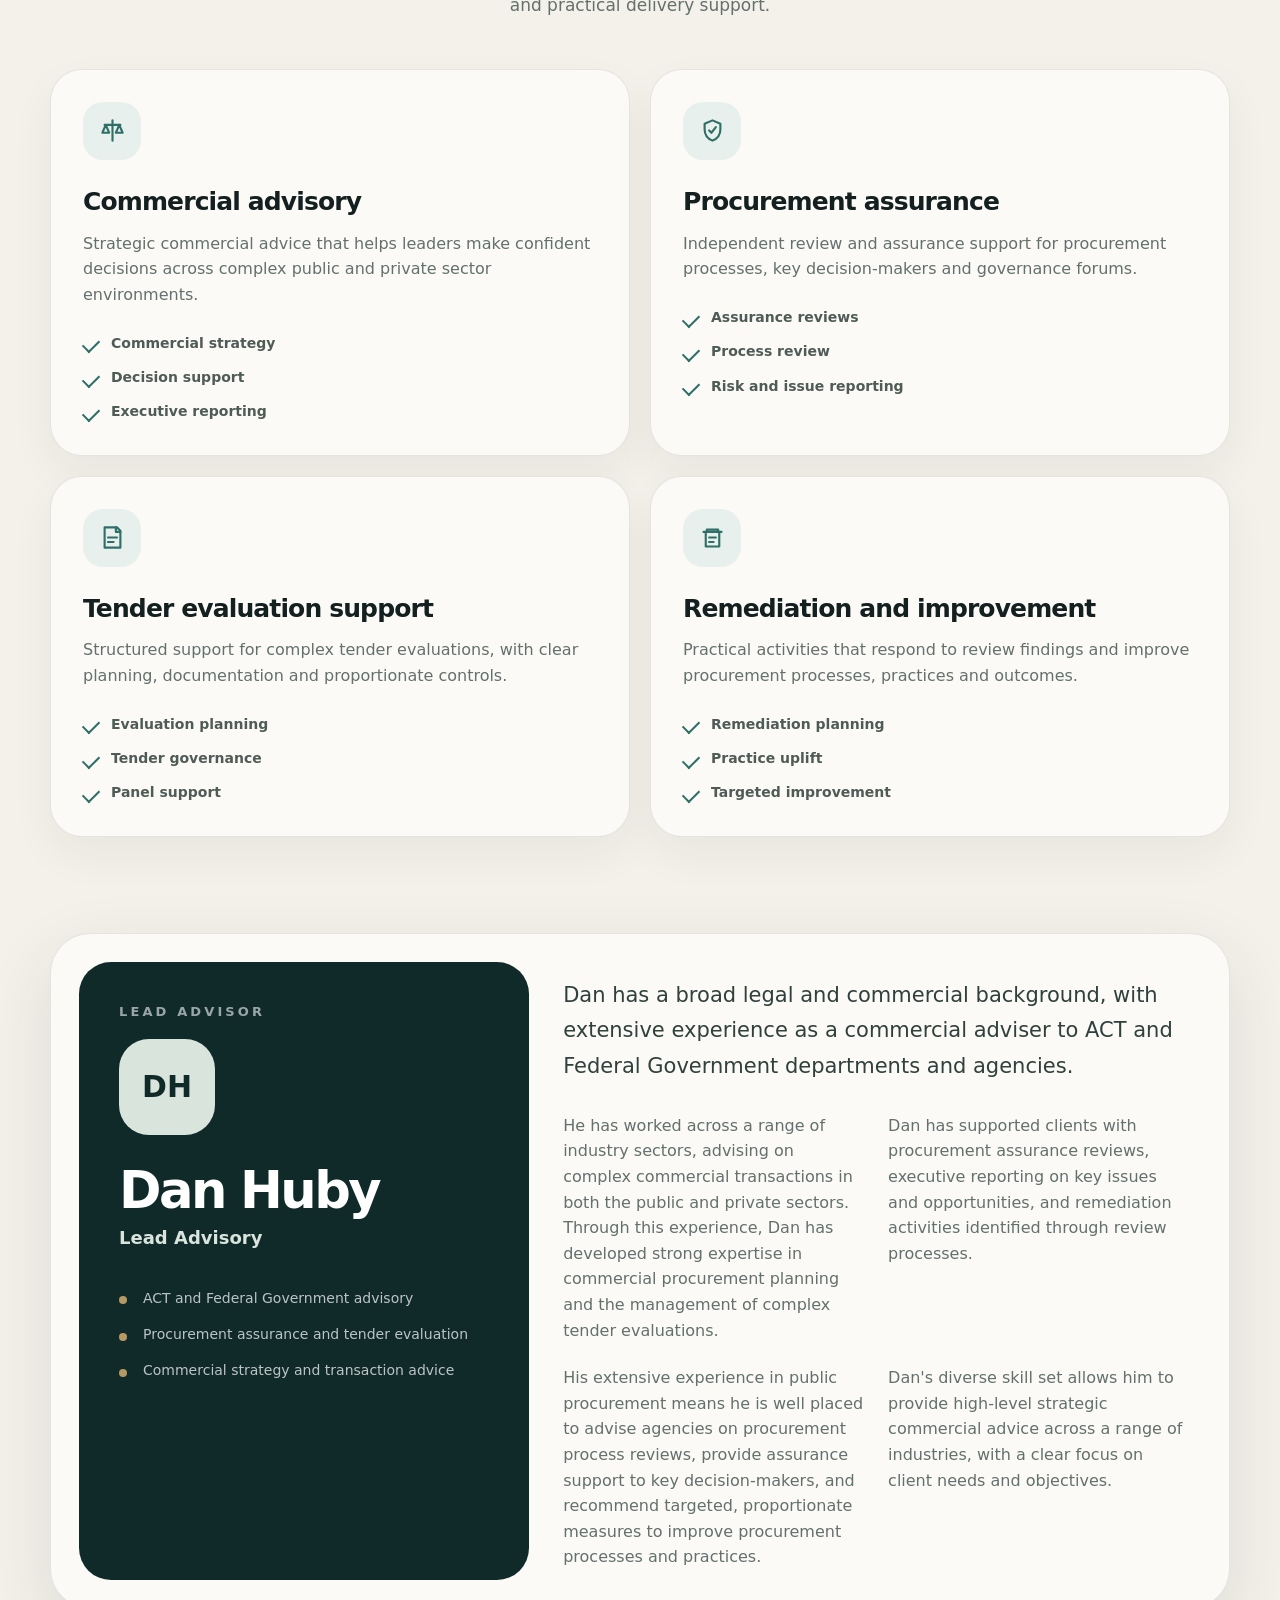
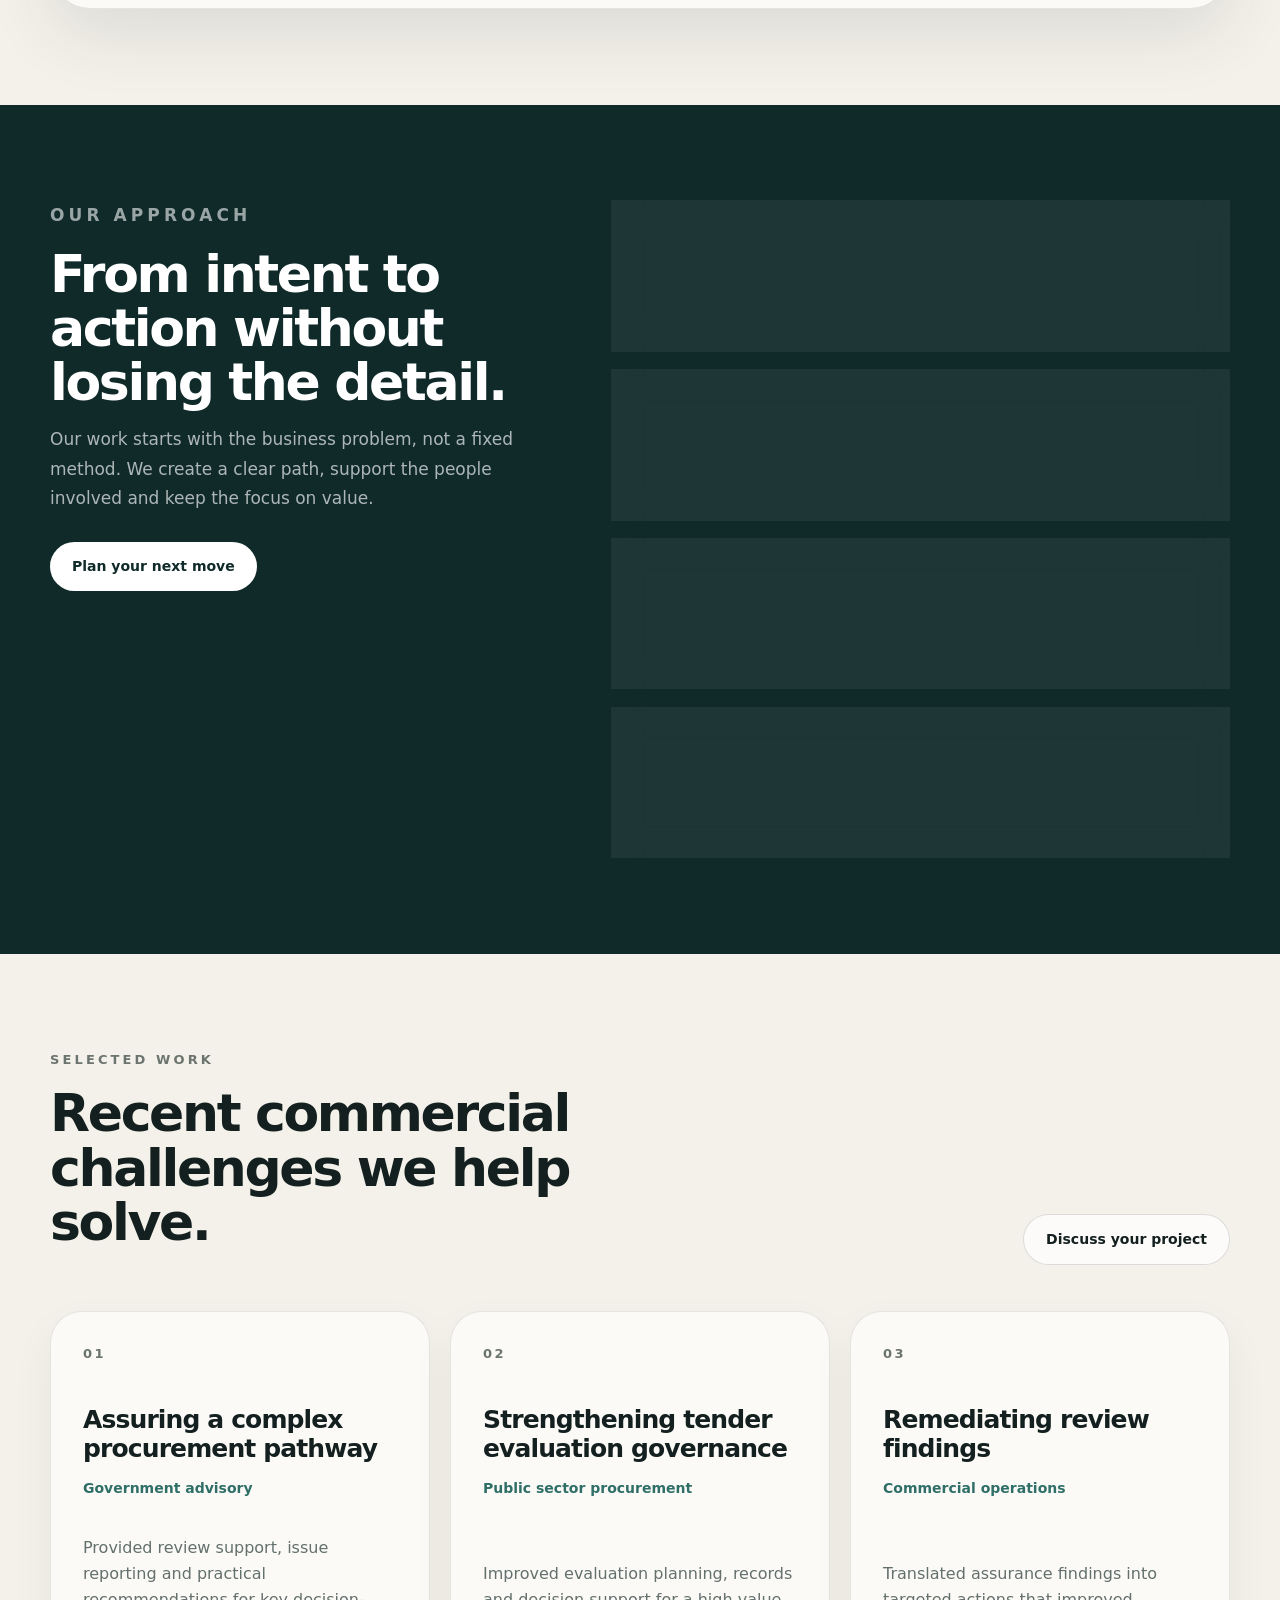
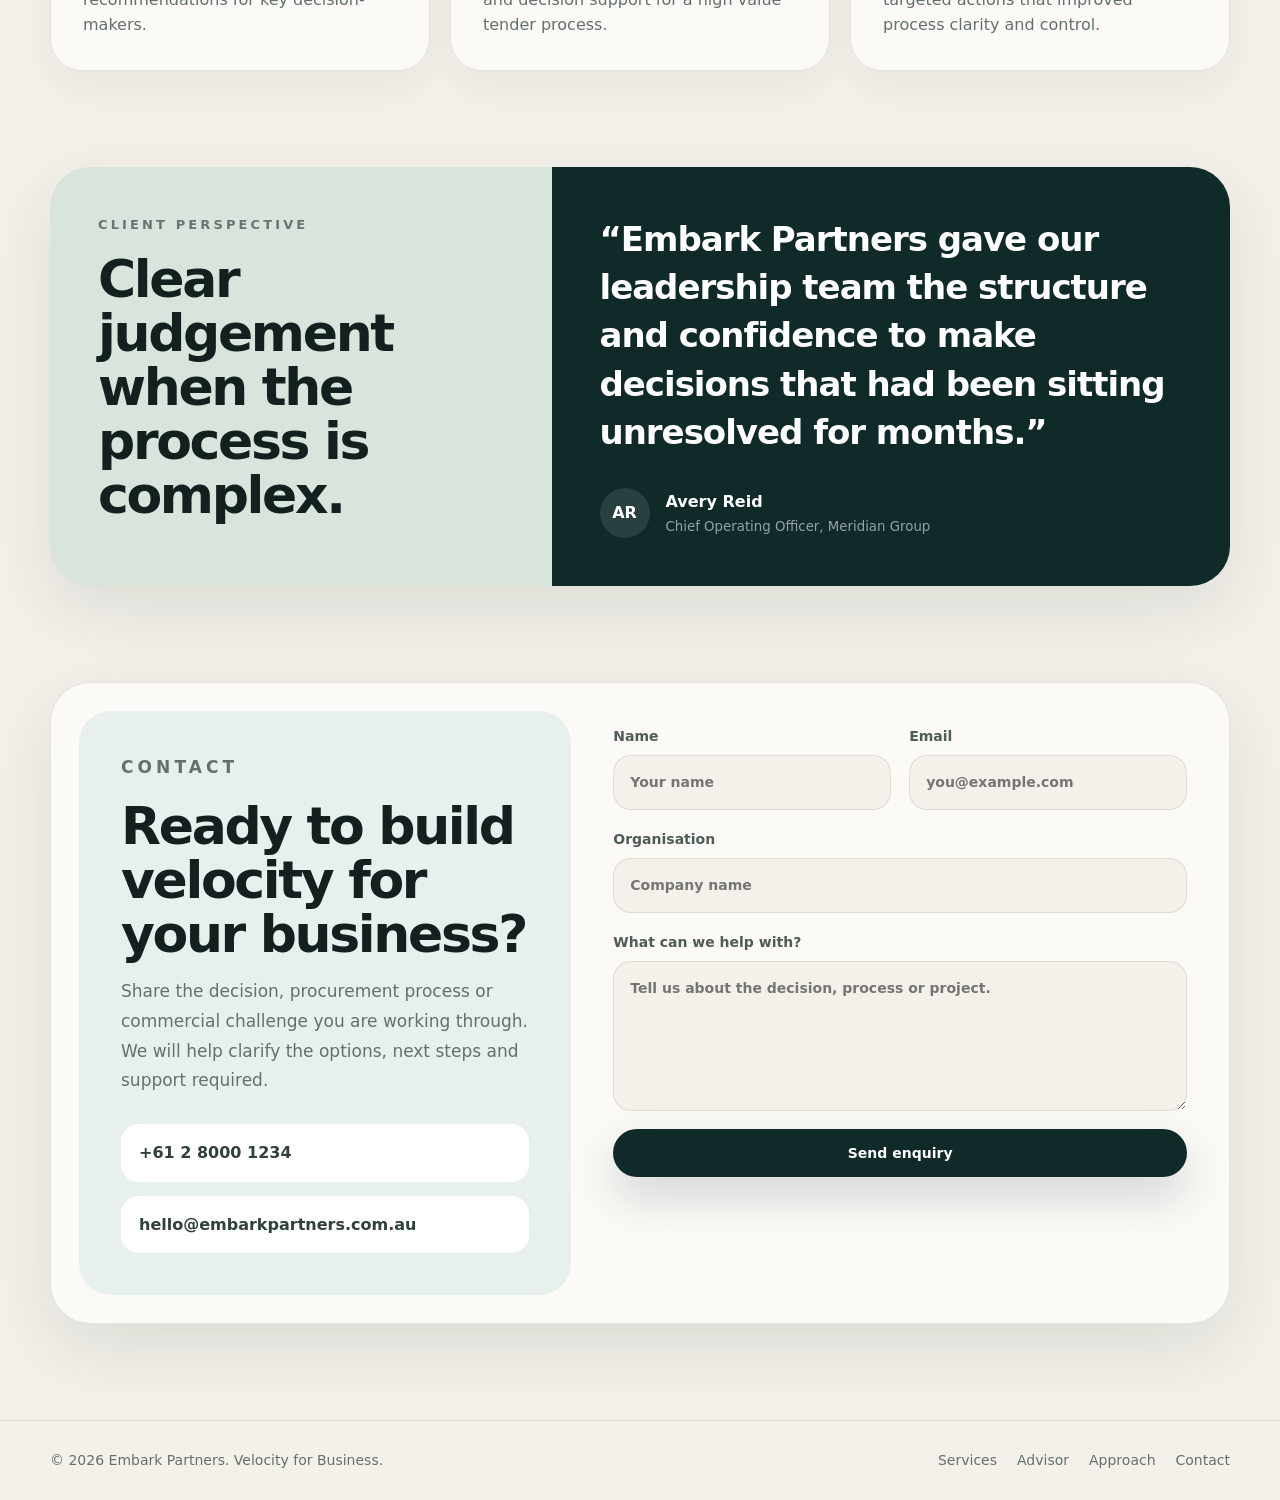
==== commit 17ea14db: "Improve static website accessibility" ====
--- a/index.html
+++ b/index.html
@@ -5,25 +5,27 @@
   <meta name="viewport" content="width=device-width, initial-scale=1">
   <title>Embark Partners | Velocity for Business</title>
   <meta name="description" content="Embark Partners provides strategic commercial advice, procurement assurance and tender evaluation support for complex business and public sector environments.">
+  <script>document.documentElement.classList.add('js');</script>
   <link rel="stylesheet" href="style.css">
 </head>
 <body>
+  <a class="skip-link" href="#main-content">Skip to main content</a>
   <header class="site-header" data-header>
     <div class="container nav-shell">
       <a class="brand" href="#top" aria-label="Embark Partners home">
         <span class="brand-mark" aria-hidden="true">
-          <svg viewBox="0 0 24 24" role="img"><path d="M12 2l1.9 6.1L20 10l-6.1 1.9L12 18l-1.9-6.1L4 10l6.1-1.9L12 2zM19 15l.9 2.8L23 19l-3.1 1.2L19 23l-.9-2.8L15 19l3.1-1.2L19 15z"></path></svg>
+          <svg viewBox="0 0 24 24"><path d="M12 2l1.9 6.1L20 10l-6.1 1.9L12 18l-1.9-6.1L4 10l6.1-1.9L12 2zM19 15l.9 2.8L23 19l-3.1 1.2L19 23l-.9-2.8L15 19l3.1-1.2L19 15z"></path></svg>
         </span>
         <span>Embark Partners</span>
       </a>
 
-      <button class="menu-toggle" type="button" aria-label="Open menu" aria-expanded="false" data-menu-toggle>
+      <button class="menu-toggle" type="button" aria-label="Open menu" aria-expanded="false" aria-controls="primary-navigation" data-menu-toggle>
         <span></span>
         <span></span>
         <span></span>
       </button>
 
-      <nav class="main-nav" data-nav>
+      <nav id="primary-navigation" class="main-nav" aria-label="Primary navigation" data-nav>
         <a href="#services">Services</a>
         <a href="#advisor">Advisor</a>
         <a href="#approach">Approach</a>
@@ -36,8 +38,8 @@
     </div>
   </header>
 
-  <main id="top">
-    <section class="hero section-pad">
+  <main id="main-content">
+    <section id="top" class="hero section-pad">
       <div class="soft-glow glow-one"></div>
       <div class="soft-glow glow-two"></div>
       <div class="soft-glow glow-three"></div>
@@ -53,7 +55,7 @@
           </div>
         </div>
 
-        <div class="hero-visual reveal delay-one" aria-label="AI Implementation dashboard">
+        <div class="hero-visual reveal delay-one" role="img" aria-label="Advisory pathway dashboard showing discovery, assurance review and targeted uplift progress">
           <div class="dashboard-frame">
             <div class="dashboard-card">
               <div class="dashboard-bg"></div>
--- a/style.css
+++ b/style.css
@@ -25,6 +25,7 @@
 
 html {
   scroll-behavior: smooth;
+  scroll-padding-top: 92px;
 }
 
 body {
@@ -52,6 +53,33 @@
 a {
   color: inherit;
   text-decoration: none;
+}
+
+a:focus-visible,
+button:focus-visible,
+input:focus-visible,
+textarea:focus-visible {
+  outline: 3px solid var(--gold);
+  outline-offset: 4px;
+}
+
+.skip-link {
+  position: fixed;
+  top: 14px;
+  left: 14px;
+  z-index: 100;
+  border-radius: 999px;
+  background: var(--deep);
+  color: var(--white);
+  padding: 12px 18px;
+  font-size: 14px;
+  font-weight: 760;
+  transform: translateY(-150%);
+  transition: transform 180ms ease;
+}
+
+.skip-link:focus {
+  transform: translateY(0);
 }
 
 button,
@@ -1005,13 +1033,13 @@
   color: var(--ink);
 }
 
-.reveal {
+.js .reveal {
   opacity: 0;
   transform: translateY(24px);
   transition: opacity 650ms ease, transform 650ms ease;
 }
 
-.reveal.is-visible {
+.js .reveal.is-visible {
   opacity: 1;
   transform: translateY(0);
 }
@@ -1067,6 +1095,10 @@
 
   .menu-toggle {
     display: block;
+  }
+
+  html {
+    scroll-padding-top: 82px;
   }
 
   .main-nav {
@@ -1217,7 +1249,7 @@
     animation-iteration-count: 1 !important;
   }
 
-  .reveal {
+  .js .reveal {
     opacity: 1;
     transform: none;
   }
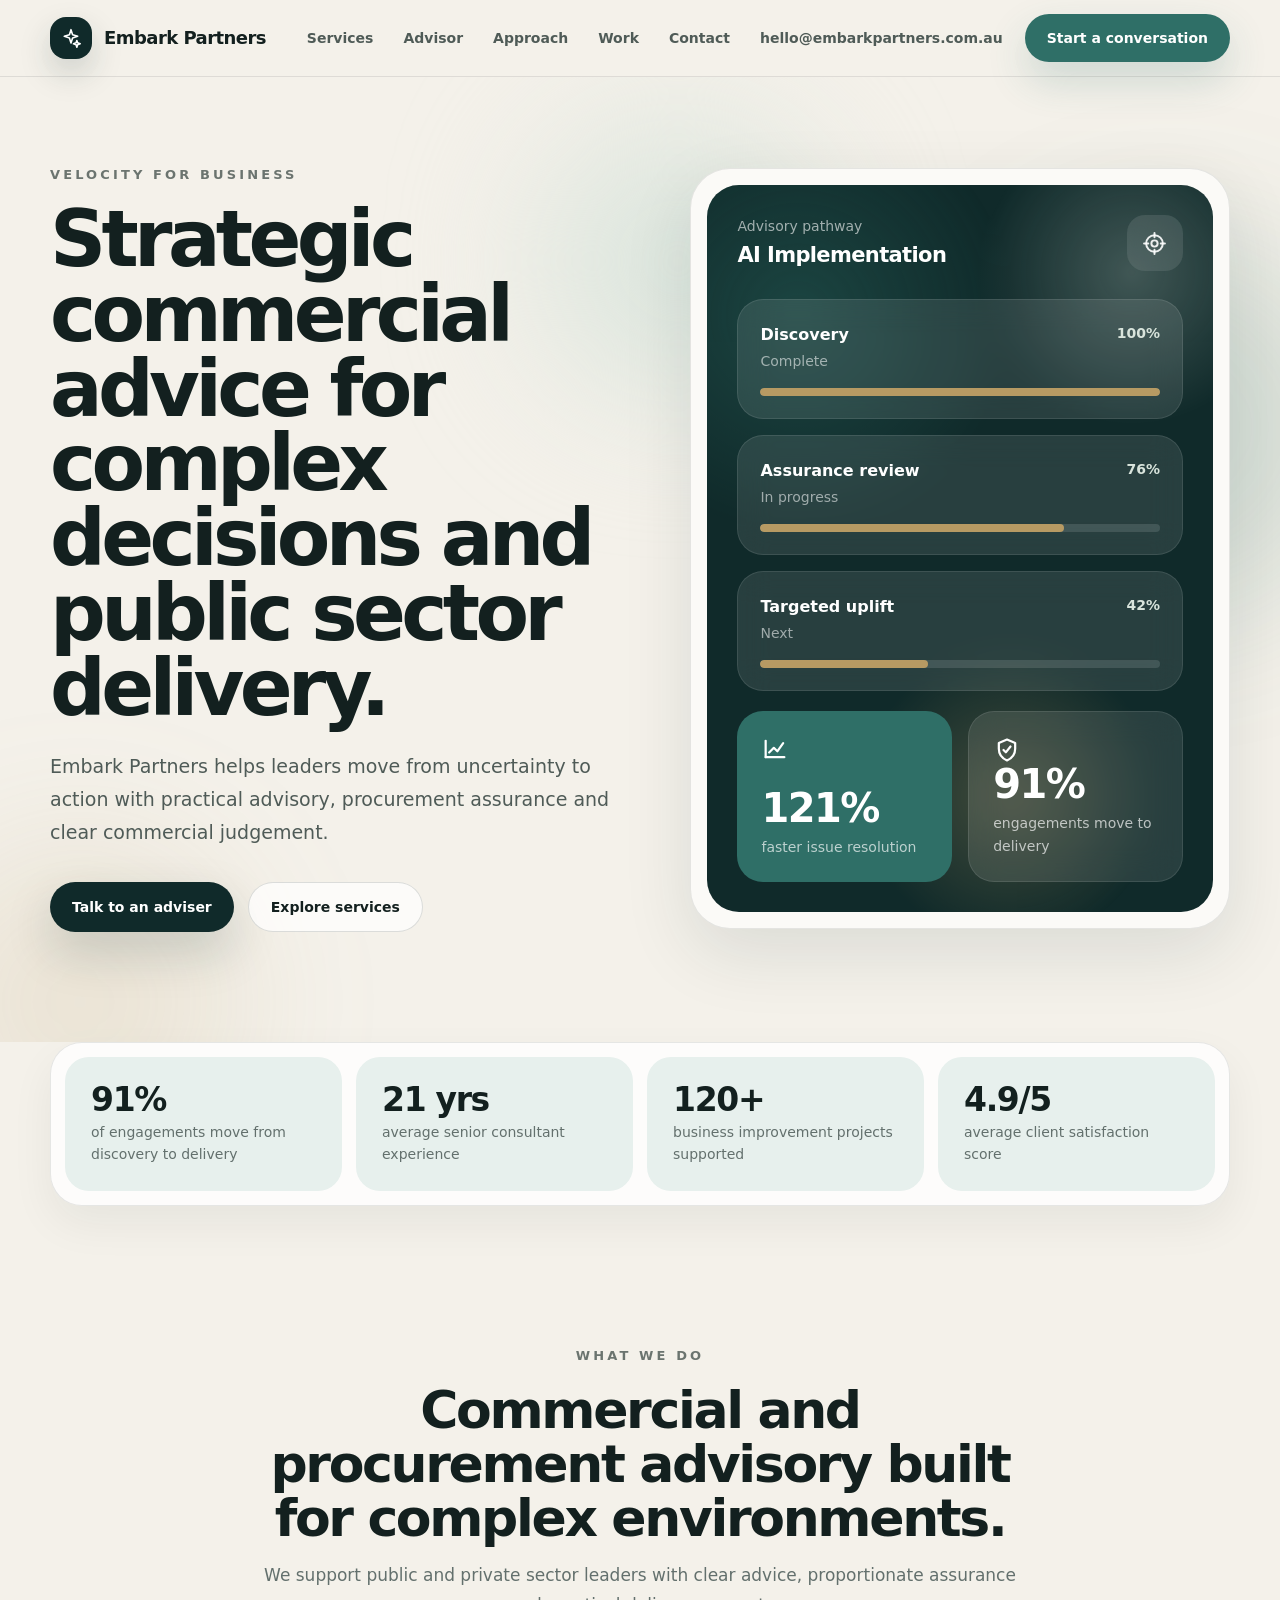
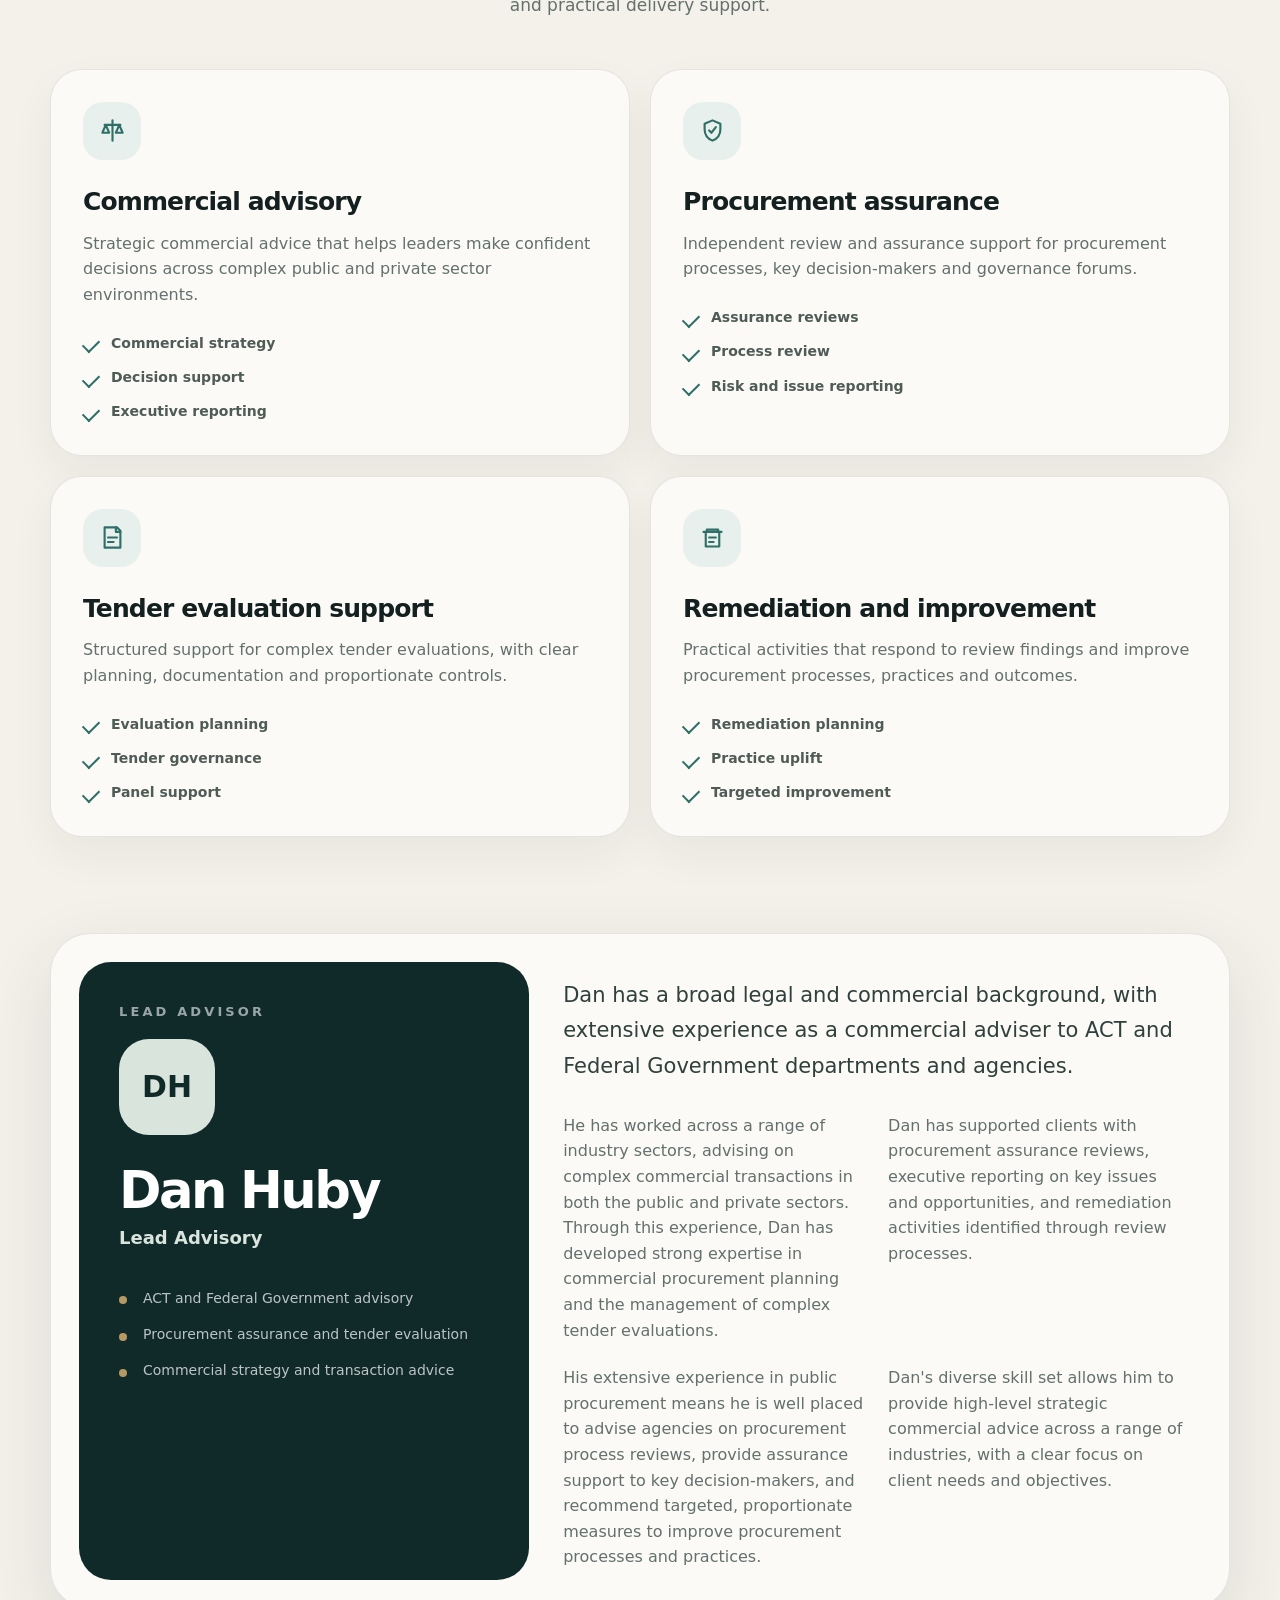
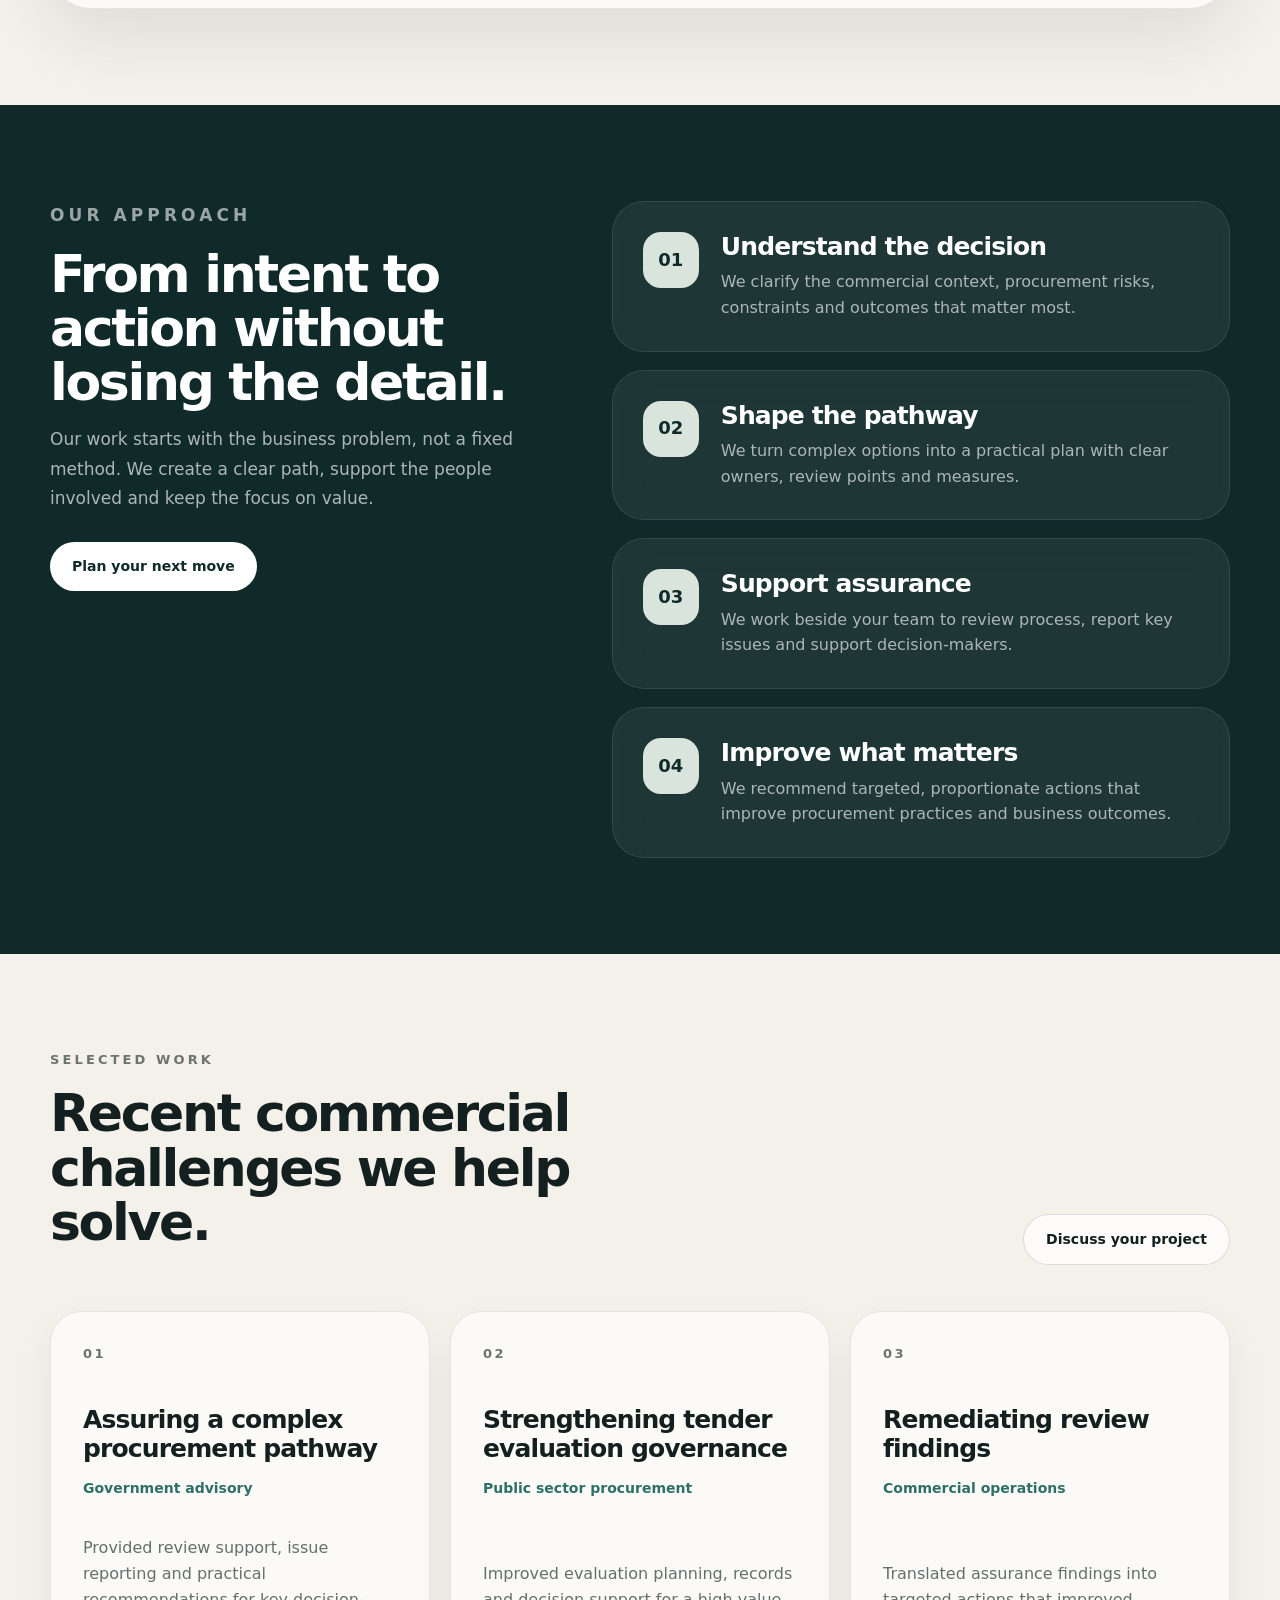
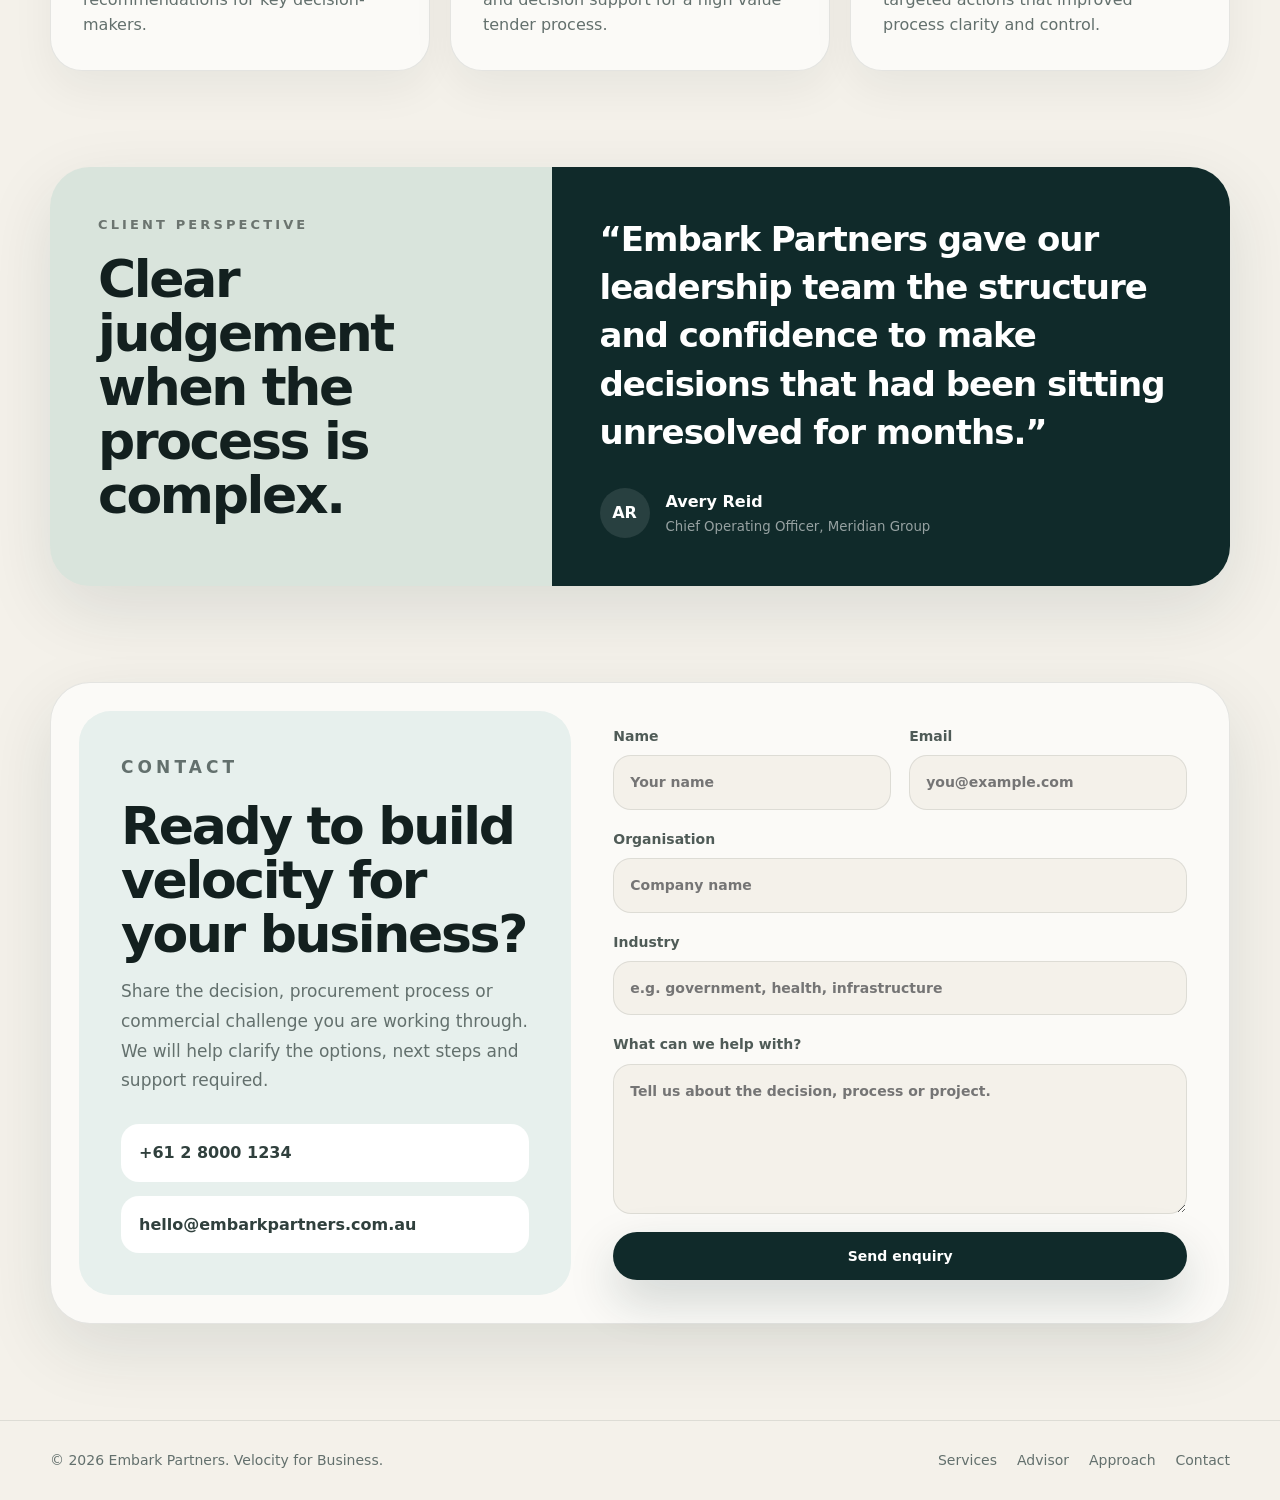
==== commit 9b999202: "Add visitor personalisation and favicon" ====
--- a/index.html
+++ b/index.html
@@ -6,6 +6,7 @@
   <title>Embark Partners | Velocity for Business</title>
   <meta name="description" content="Embark Partners provides strategic commercial advice, procurement assurance and tender evaluation support for complex business and public sector environments.">
   <script>document.documentElement.classList.add('js');</script>
+  <link rel="icon" href="favicon.svg" type="image/svg+xml">
   <link rel="stylesheet" href="style.css">
 </head>
 <body>
@@ -46,9 +47,10 @@
 
       <div class="container hero-grid">
         <div class="hero-copy reveal">
-          <p class="eyebrow">Velocity for Business</p>
-          <h1>Strategic commercial advice for complex decisions and public sector delivery.</h1>
-          <p class="hero-text">Embark Partners helps leaders move from uncertainty to action with practical advisory, procurement assurance and clear commercial judgement.</p>
+          <p class="eyebrow" data-personal="heroEyebrow" data-default="Velocity for Business">Velocity for Business</p>
+          <h1 data-personal="heroHeadline" data-default="Strategic commercial advice for complex decisions and public sector delivery.">Strategic commercial advice for complex decisions and public sector delivery.</h1>
+          <p class="hero-text" data-personal="heroText" data-default="Embark Partners helps leaders move from uncertainty to action with practical advisory, procurement assurance and clear commercial judgement.">Embark Partners helps leaders move from uncertainty to action with practical advisory, procurement assurance and clear commercial judgement.</p>
+          <p class="personalisation-note" data-personal="personalisationNote" hidden></p>
           <div class="button-row">
             <a class="btn btn-dark" href="#contact">Talk to an adviser</a>
             <a class="btn btn-light" href="#services">Explore services</a>
@@ -62,8 +64,8 @@
               <div class="dashboard-content">
                 <div class="dashboard-header">
                   <div>
-                    <p>Advisory pathway</p>
-                    <h2>AI Implementation</h2>
+                    <p data-personal="dashboardKicker" data-default="Advisory pathway">Advisory pathway</p>
+                    <h2 data-personal="dashboardTitle" data-default="AI Implementation">AI Implementation</h2>
                   </div>
                   <div class="icon-box" aria-hidden="true">
                     <svg viewBox="0 0 24 24"><circle cx="12" cy="12" r="8"></circle><circle cx="12" cy="12" r="3"></circle><path d="M12 2v4M12 18v4M2 12h4M18 12h4"></path></svg>
@@ -142,8 +144,8 @@
       <div class="container">
         <div class="section-heading reveal">
           <p class="eyebrow">What we do</p>
-          <h2>Commercial and procurement advisory built for complex environments.</h2>
-          <p>We support public and private sector leaders with clear advice, proportionate assurance and practical delivery support.</p>
+          <h2 data-personal="servicesHeadline" data-default="Commercial and procurement advisory built for complex environments.">Commercial and procurement advisory built for complex environments.</h2>
+          <p data-personal="servicesText" data-default="We support public and private sector leaders with clear advice, proportionate assurance and practical delivery support.">We support public and private sector leaders with clear advice, proportionate assurance and practical delivery support.</p>
         </div>
 
         <div class="service-grid">
@@ -257,8 +259,8 @@
       <div class="container contact-grid reveal">
         <div class="contact-copy">
           <p class="eyebrow">Contact</p>
-          <h2>Ready to build velocity for your business?</h2>
-          <p>Share the decision, procurement process or commercial challenge you are working through. We will help clarify the options, next steps and support required.</p>
+          <h2 data-personal="contactHeadline" data-default="Ready to build velocity for your business?">Ready to build velocity for your business?</h2>
+          <p data-personal="contactText" data-default="Share the decision, procurement process or commercial challenge you are working through. We will help clarify the options, next steps and support required.">Share the decision, procurement process or commercial challenge you are working through. We will help clarify the options, next steps and support required.</p>
           <div class="contact-links">
             <a href="tel:+61280001234">+61 2 8000 1234</a>
             <a href="mailto:hello@embarkpartners.com.au">hello@embarkpartners.com.au</a>
@@ -267,10 +269,11 @@
 
         <form class="contact-form" action="mailto:hello@embarkpartners.com.au" method="post" enctype="text/plain">
           <div class="form-row">
-            <label>Name<input name="name" type="text" placeholder="Your name" required></label>
-            <label>Email<input name="email" type="email" placeholder="you@example.com" required></label>
-          </div>
-          <label>Organisation<input name="organisation" type="text" placeholder="Company name"></label>
+            <label>Name<input name="name" type="text" placeholder="Your name" autocomplete="name" data-identity-field="name" required></label>
+            <label>Email<input name="email" type="email" placeholder="you@example.com" autocomplete="email" required></label>
+          </div>
+          <label>Organisation<input name="organisation" type="text" placeholder="Company name" autocomplete="organization" data-identity-field="organisation"></label>
+          <label>Industry<input name="industry" type="text" placeholder="e.g. government, health, infrastructure" data-identity-field="industry"></label>
           <label>What can we help with?<textarea name="message" placeholder="Tell us about the decision, process or project." required></textarea></label>
           <button class="btn btn-dark" type="submit">Send enquiry</button>
         </form>
--- a/style.css
+++ b/style.css
@@ -339,6 +339,23 @@
   gap: 14px;
 }
 
+.personalisation-note {
+  display: inline-flex;
+  width: fit-content;
+  margin: 0 0 22px;
+  border: 1px solid rgba(47, 111, 103, 0.18);
+  border-radius: 999px;
+  background: rgba(255, 255, 255, 0.64);
+  padding: 9px 14px;
+  color: var(--accent-dark);
+  font-size: 13px;
+  font-weight: 720;
+}
+
+.personalisation-note[hidden] {
+  display: none;
+}
+
 .dashboard-frame {
   border: 1px solid rgba(19, 32, 31, 0.1);
   border-radius: 40px;
